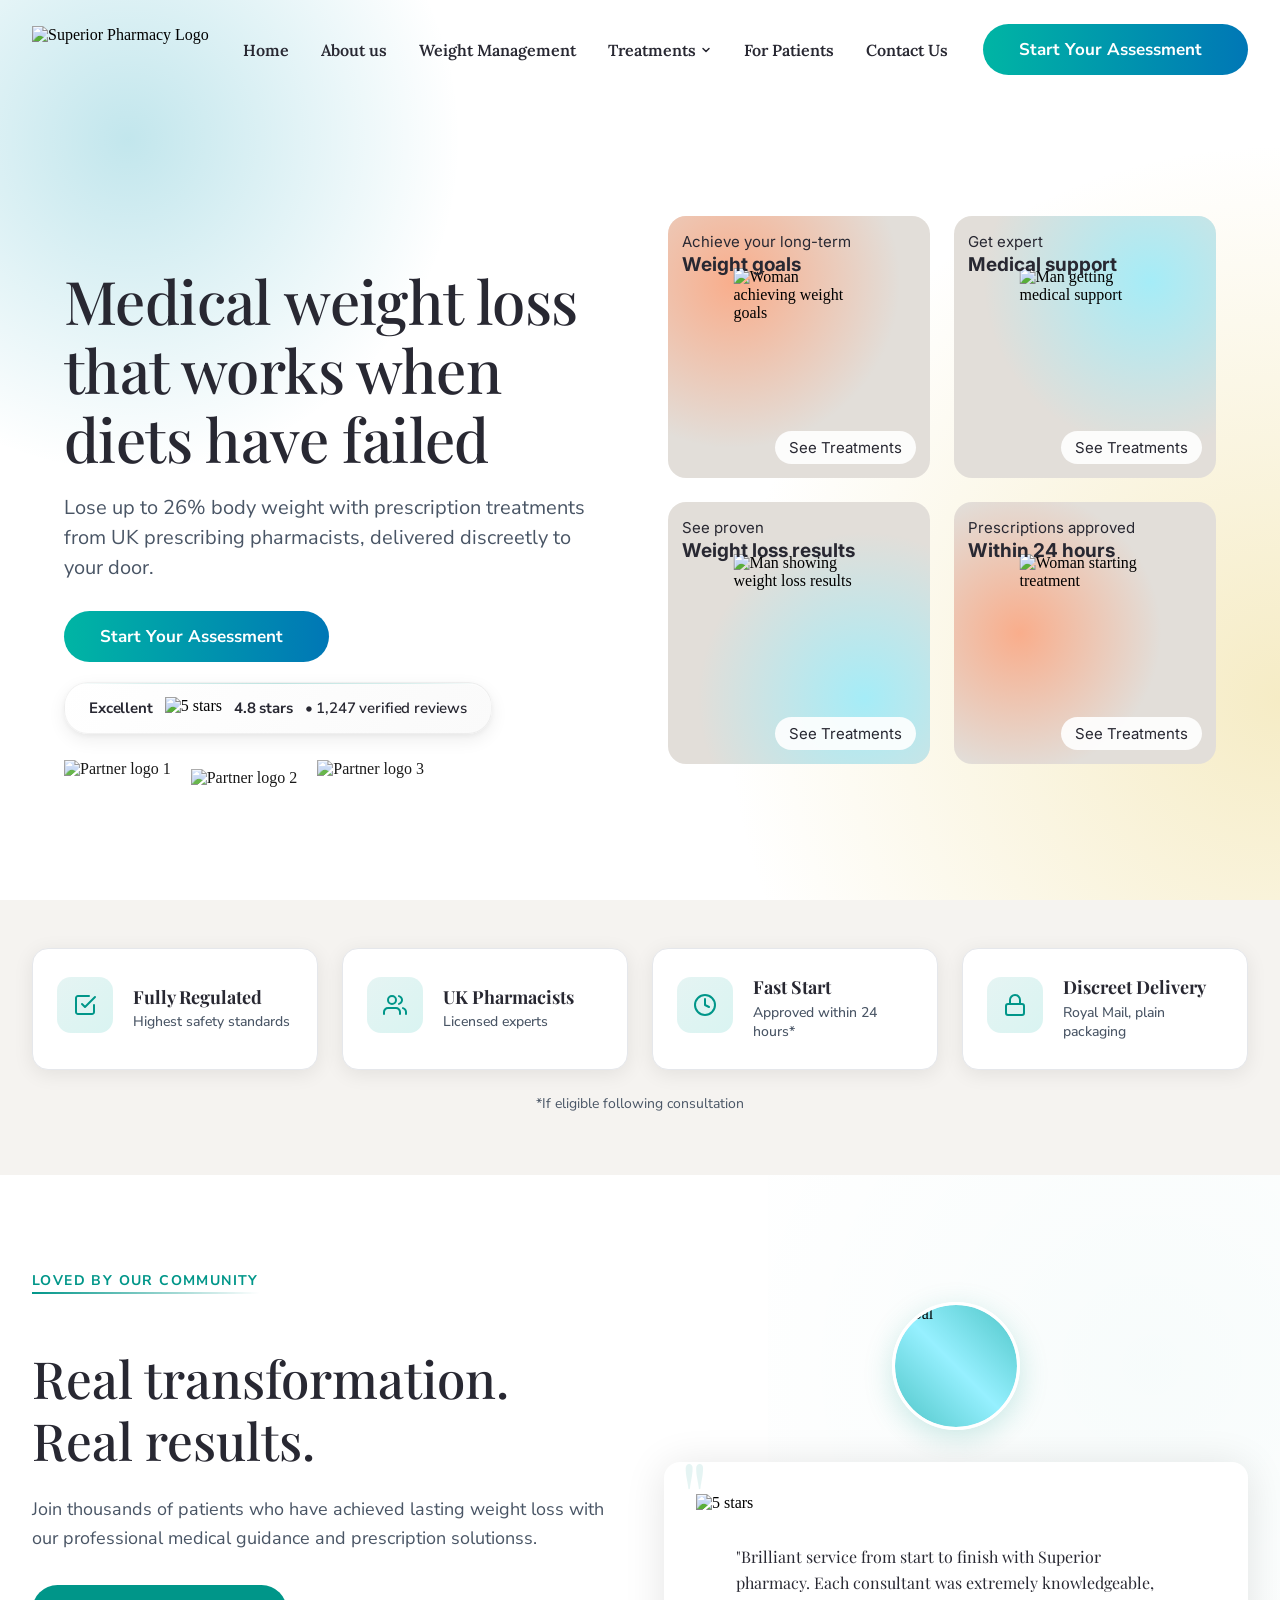
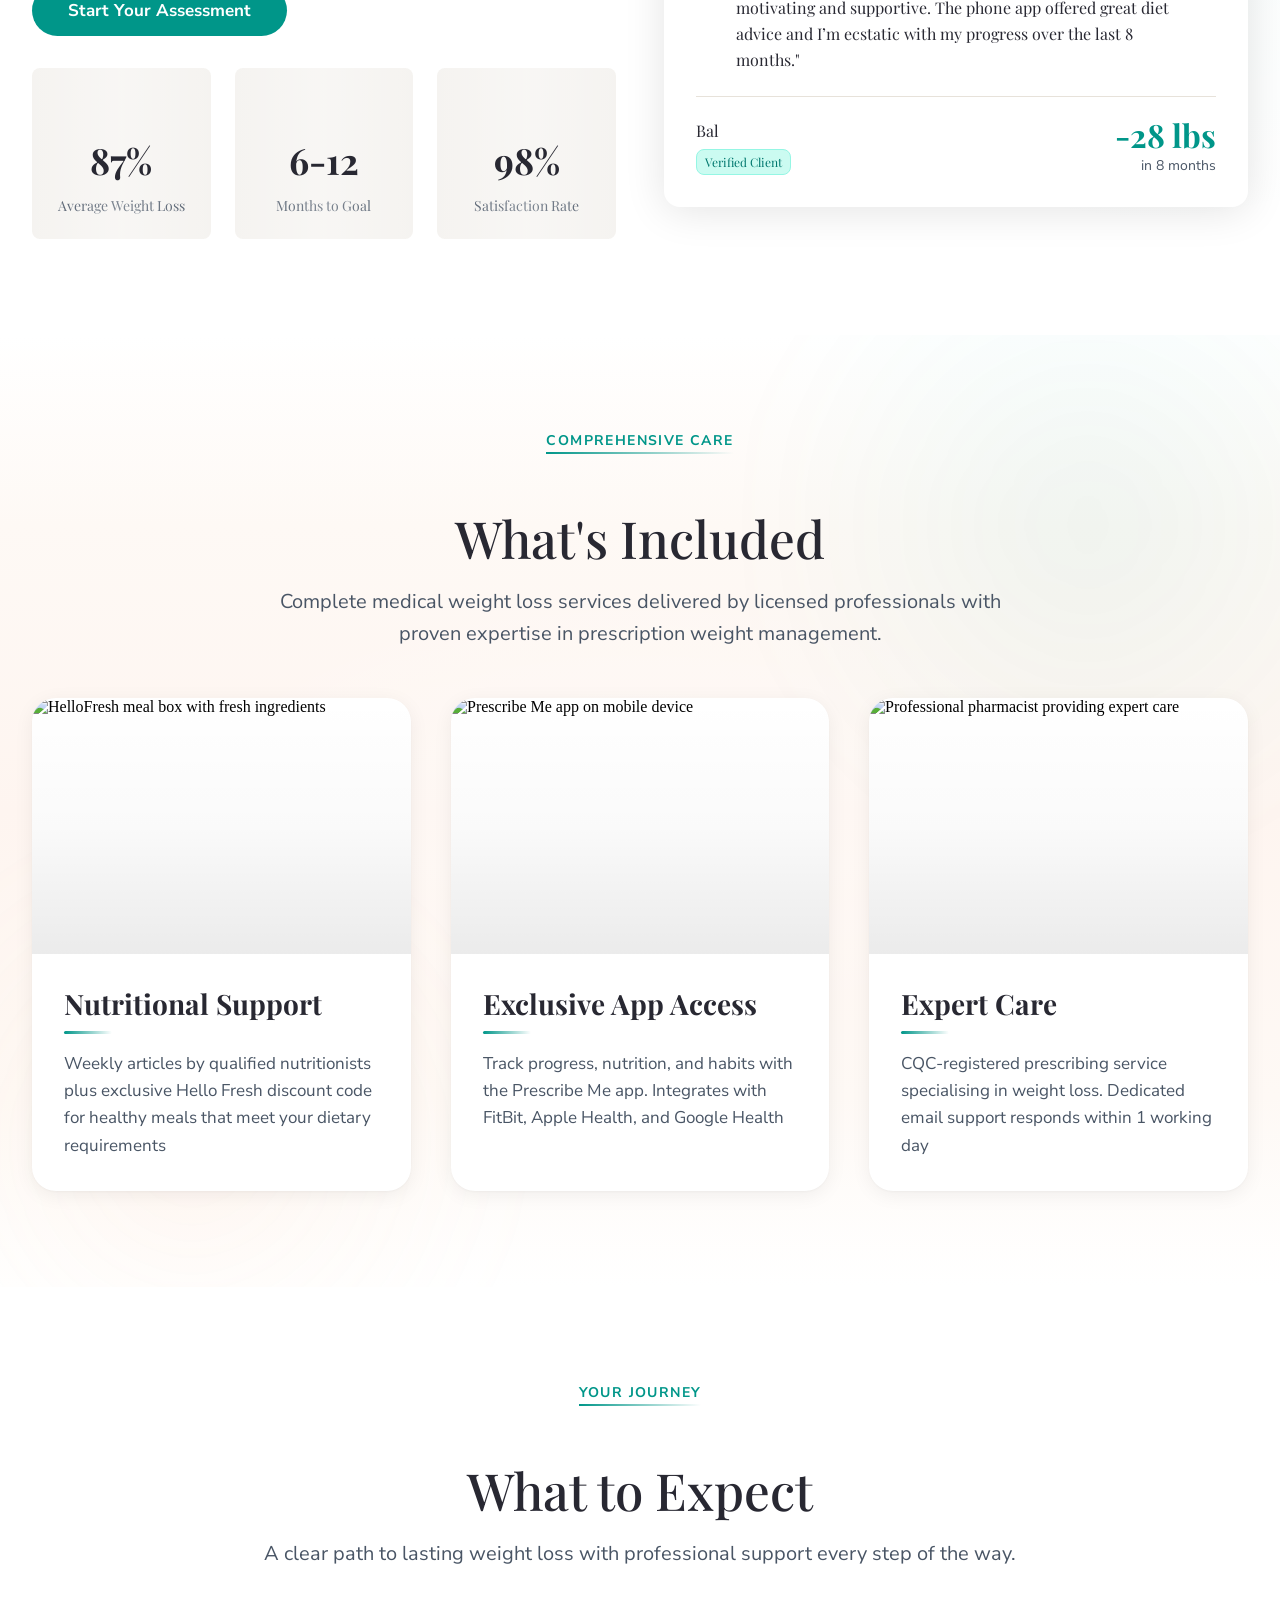
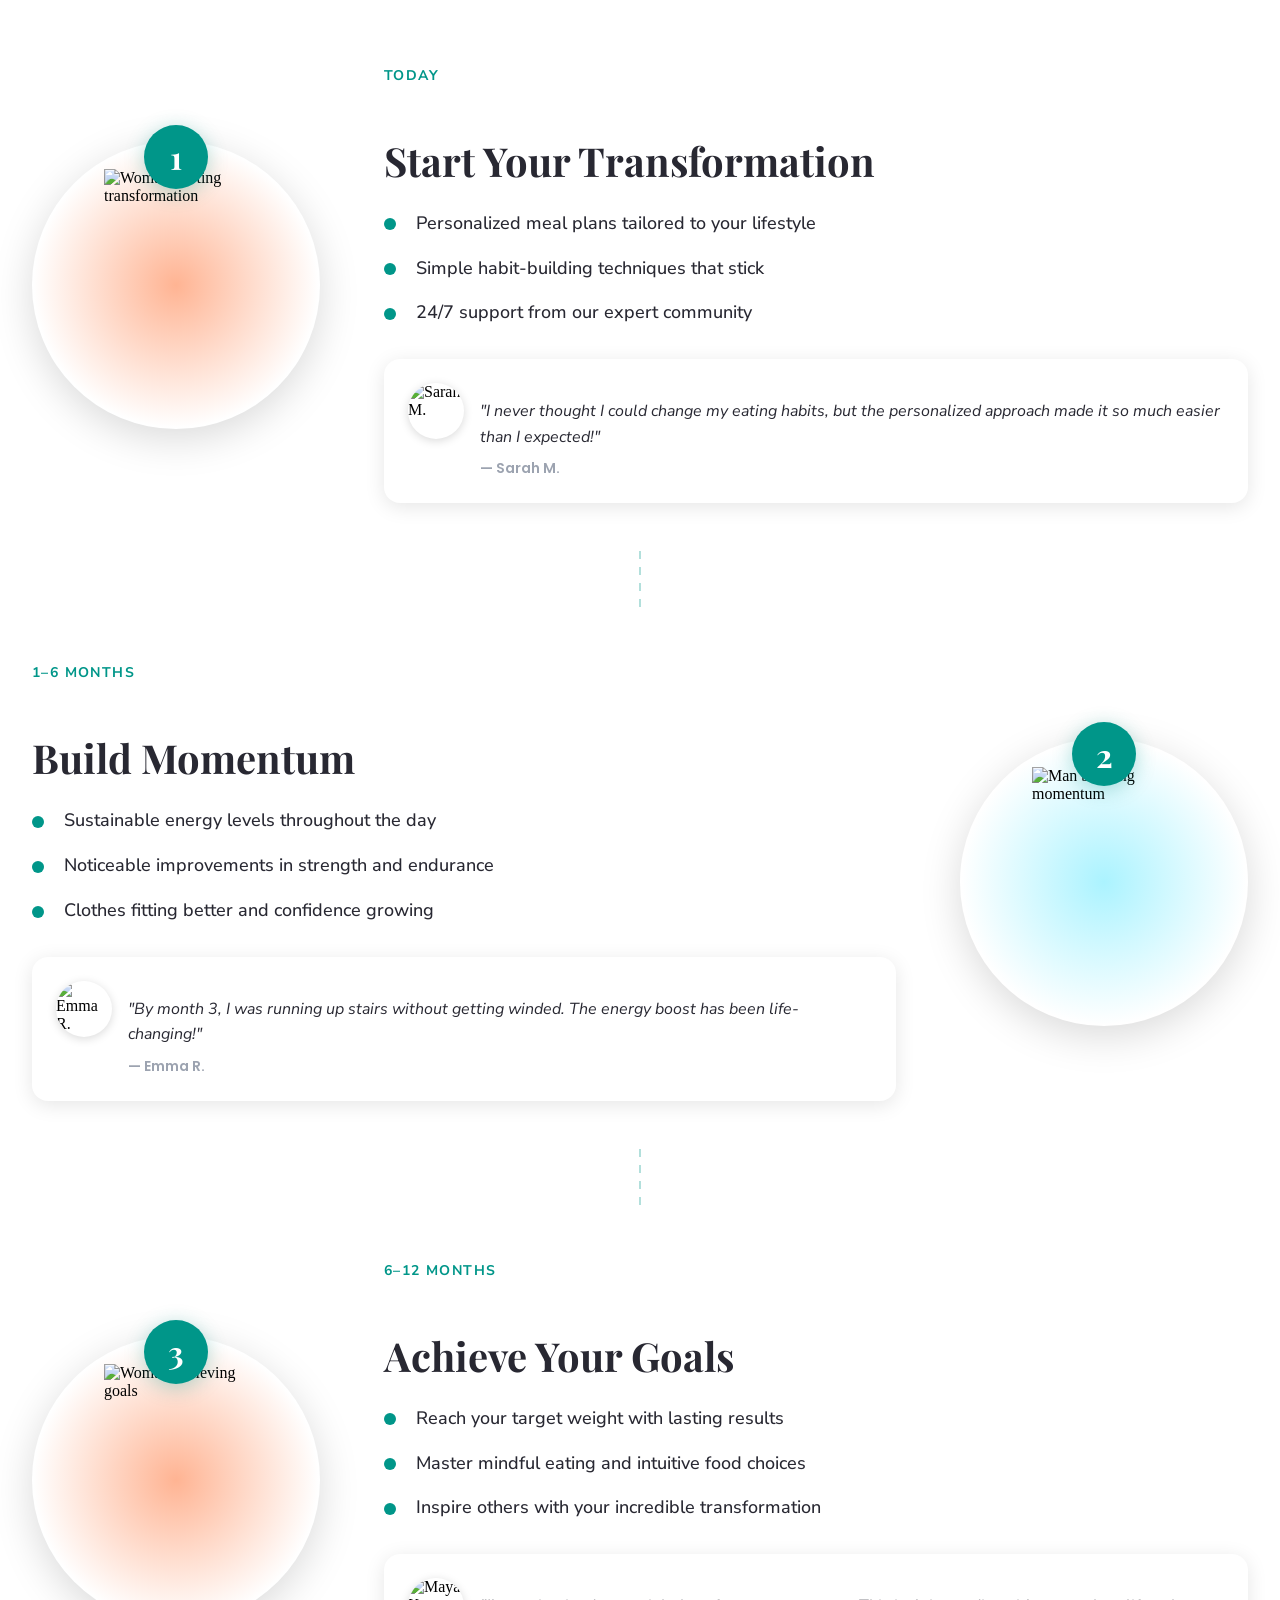
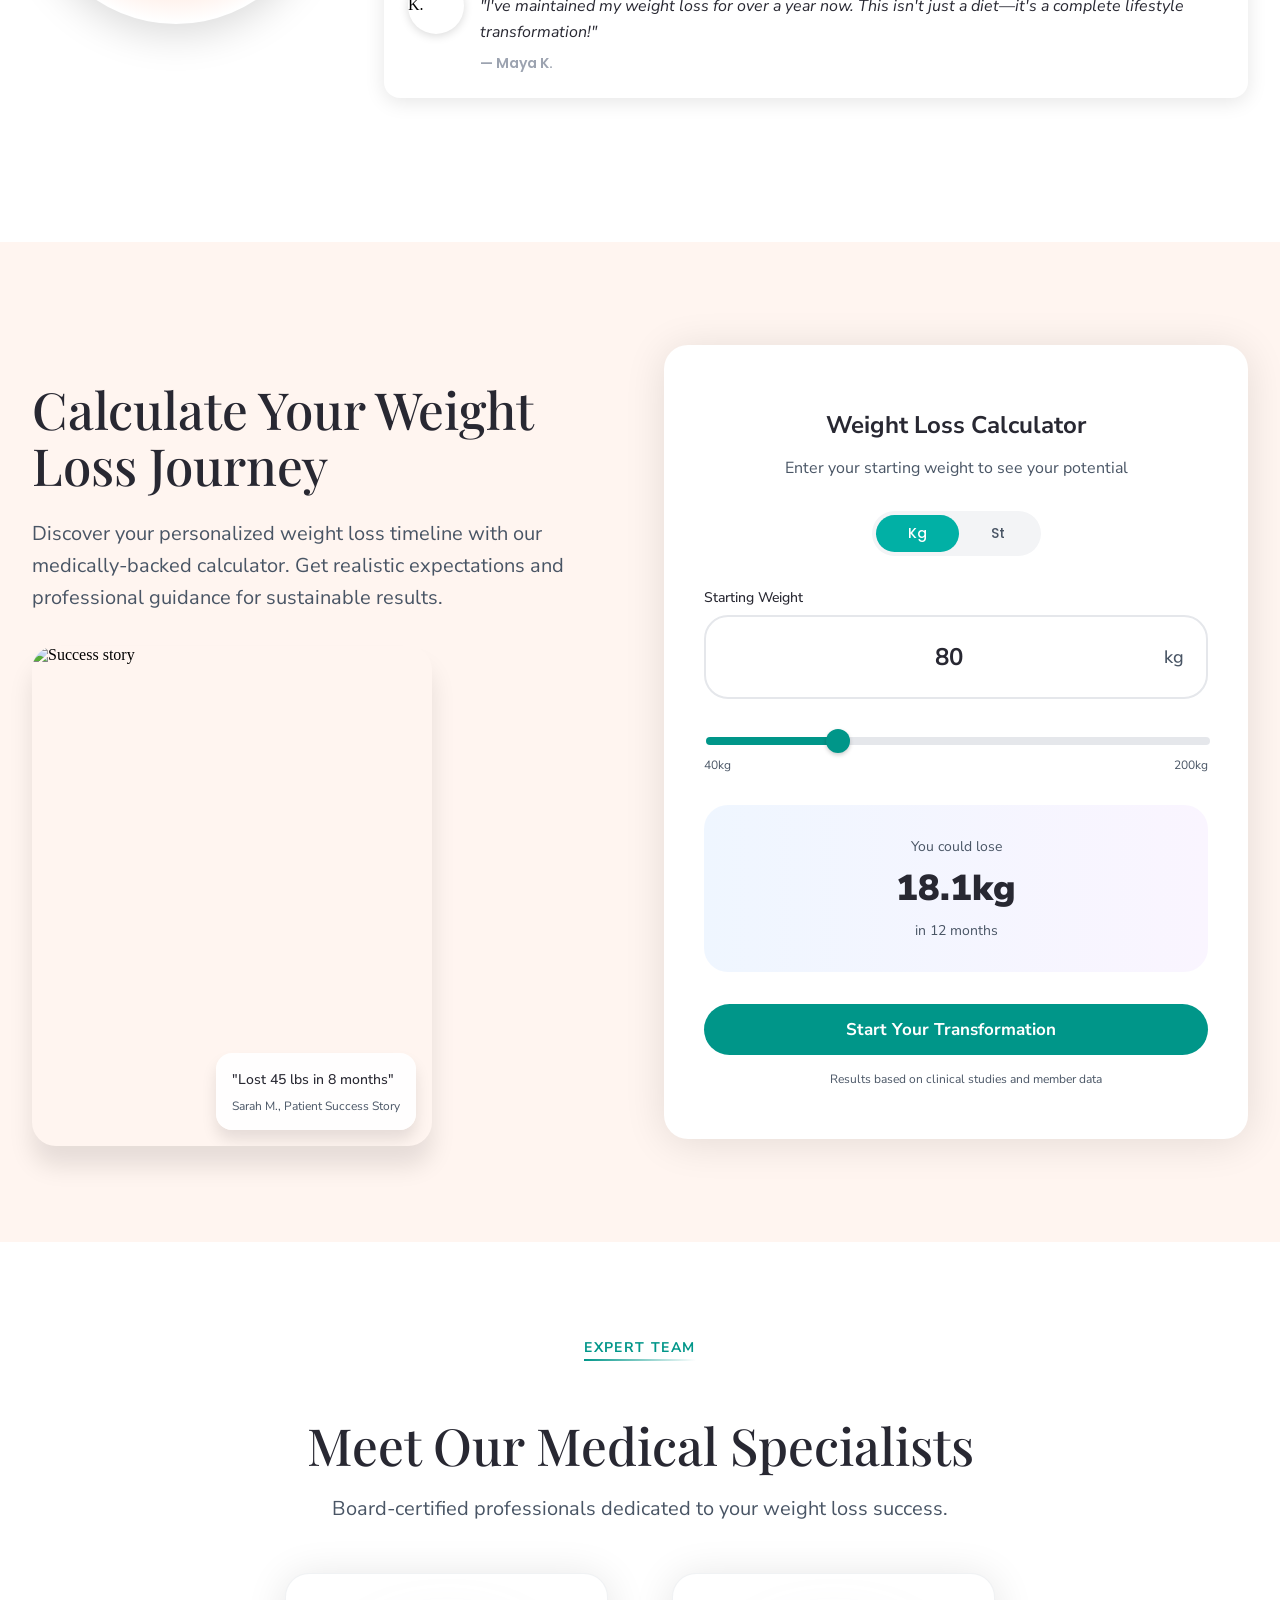
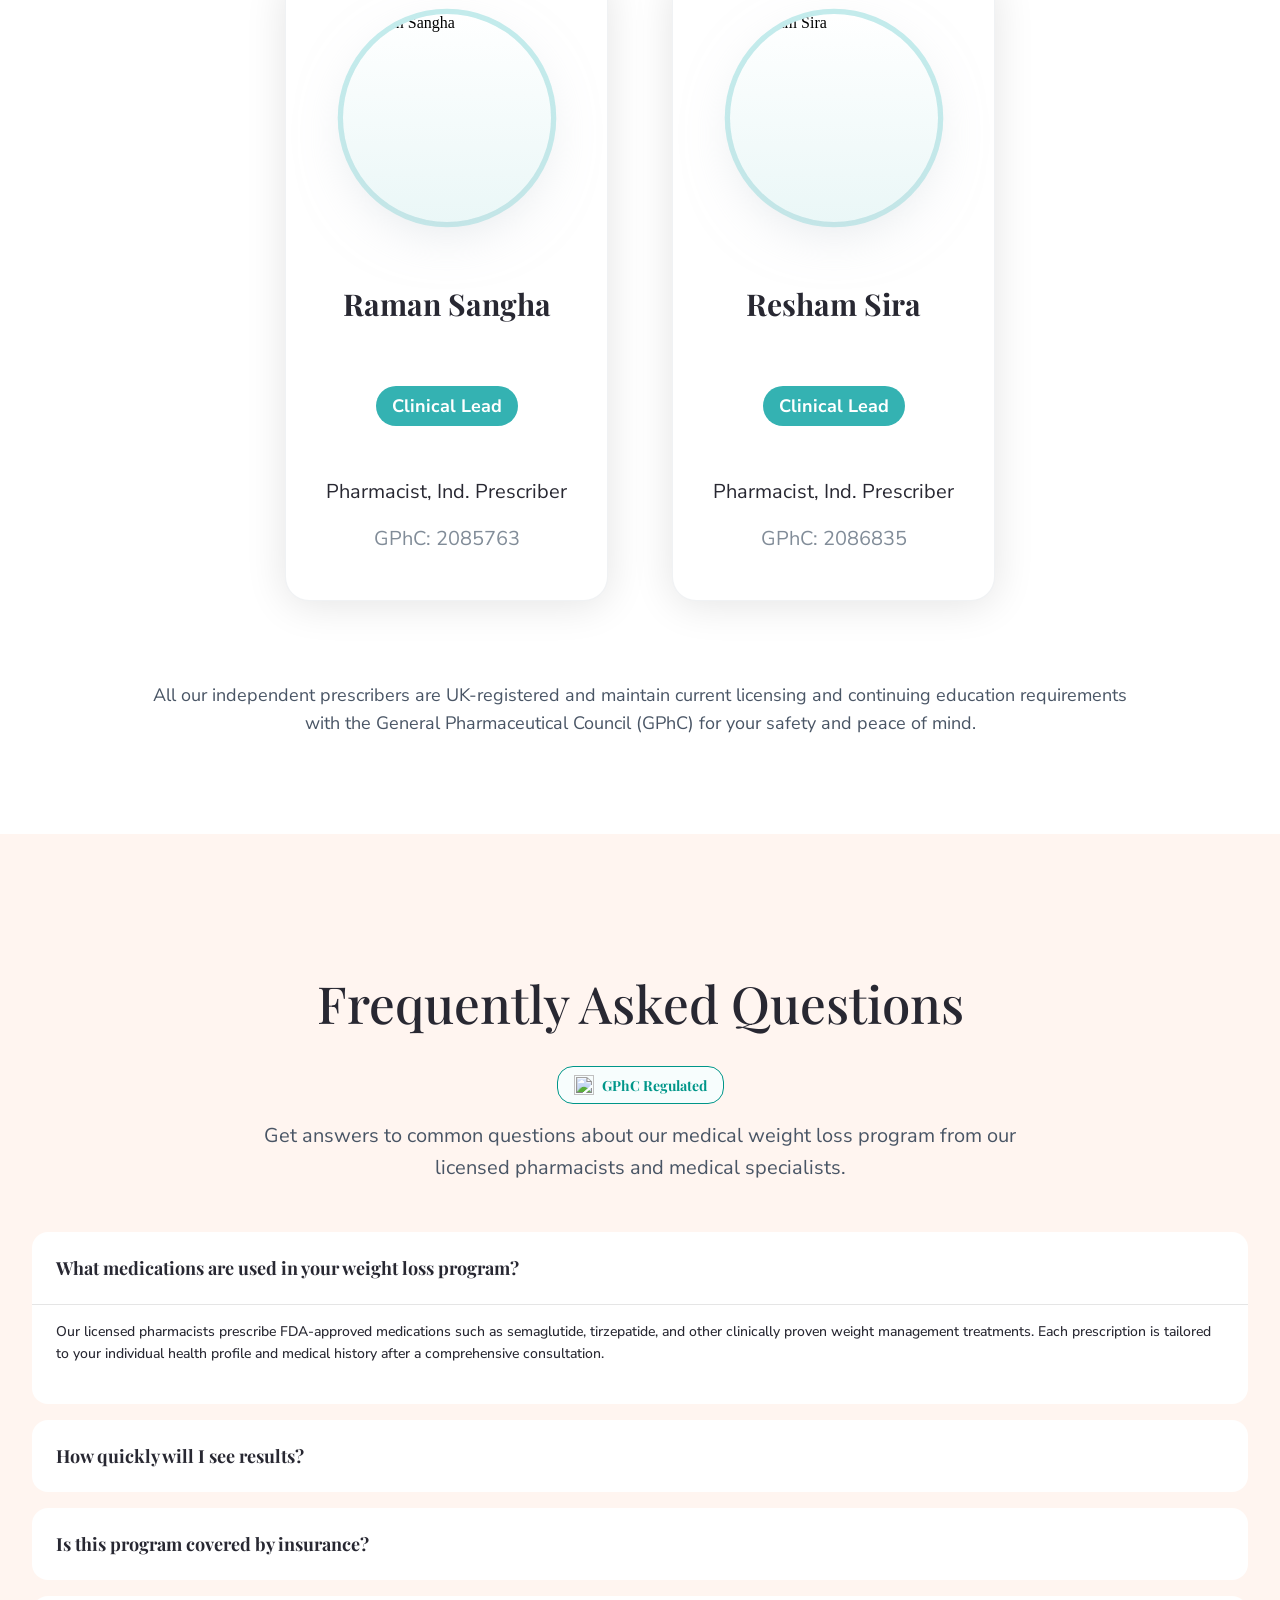
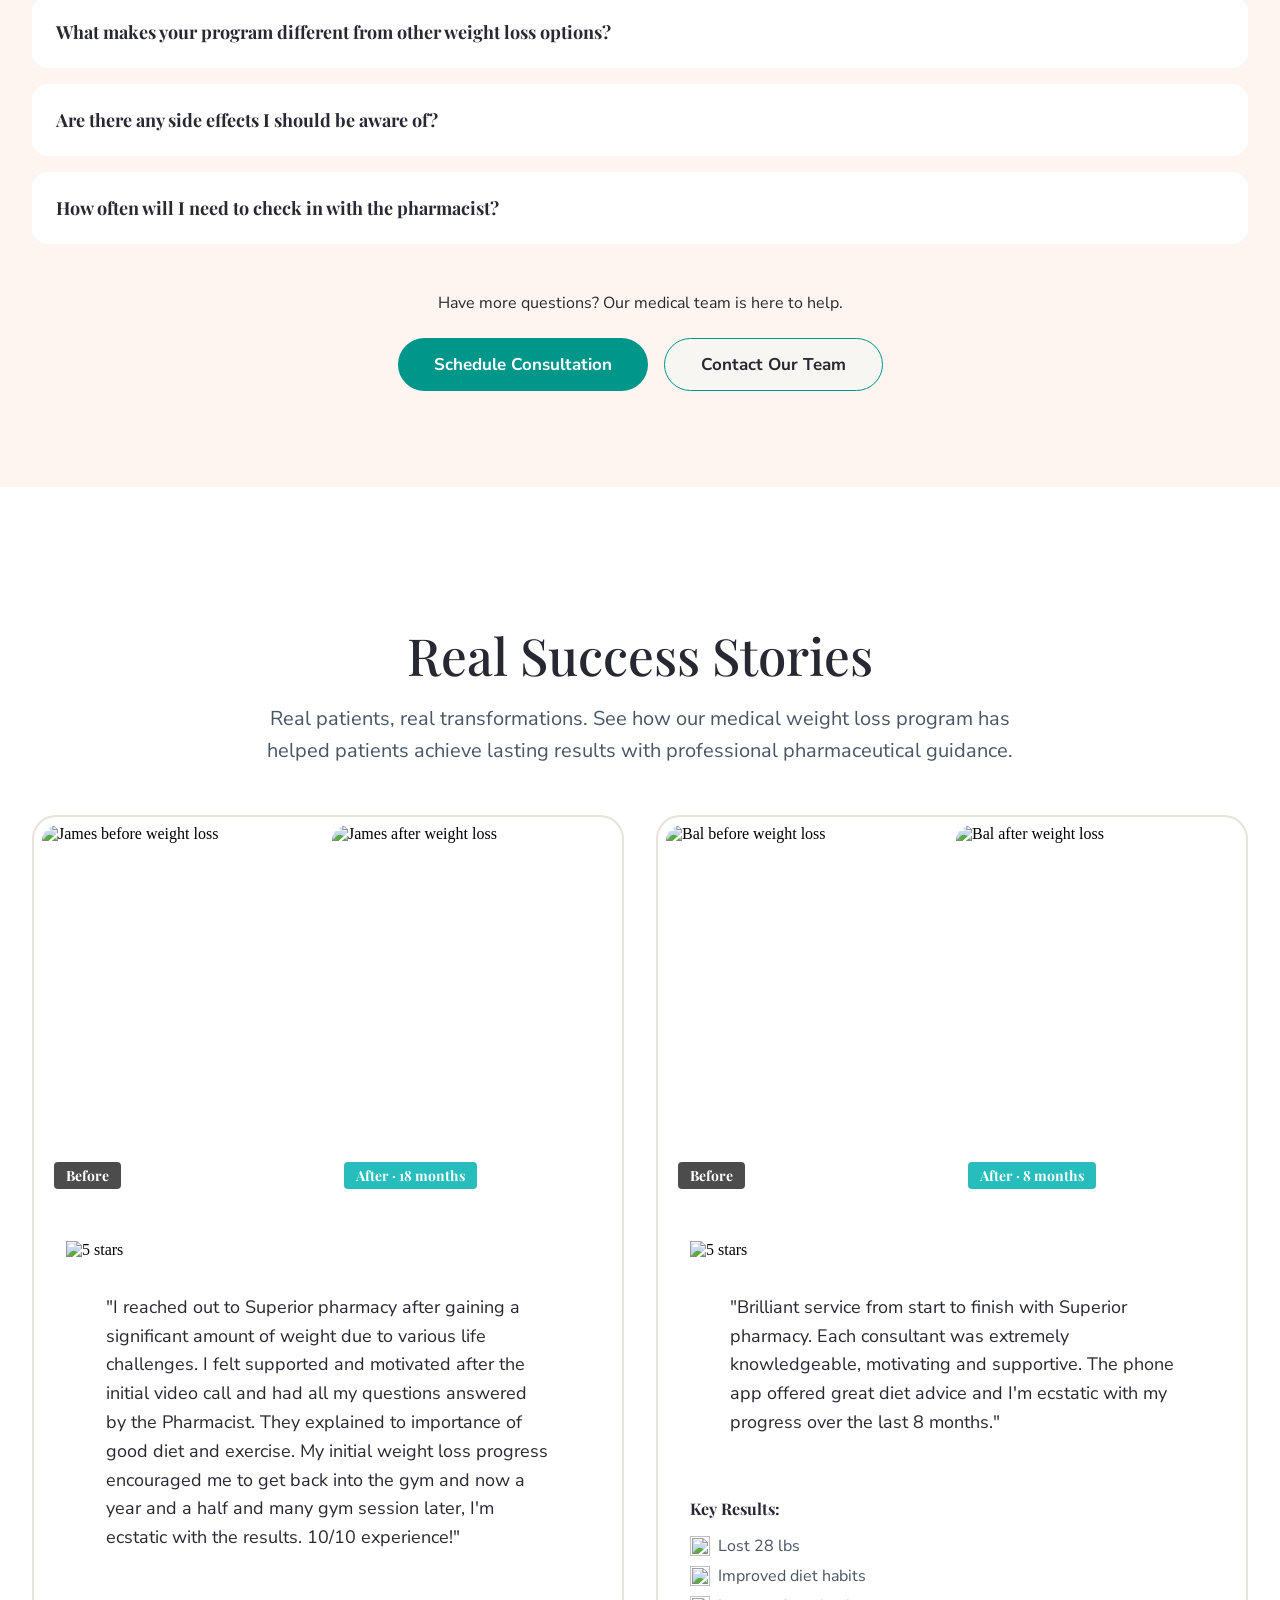
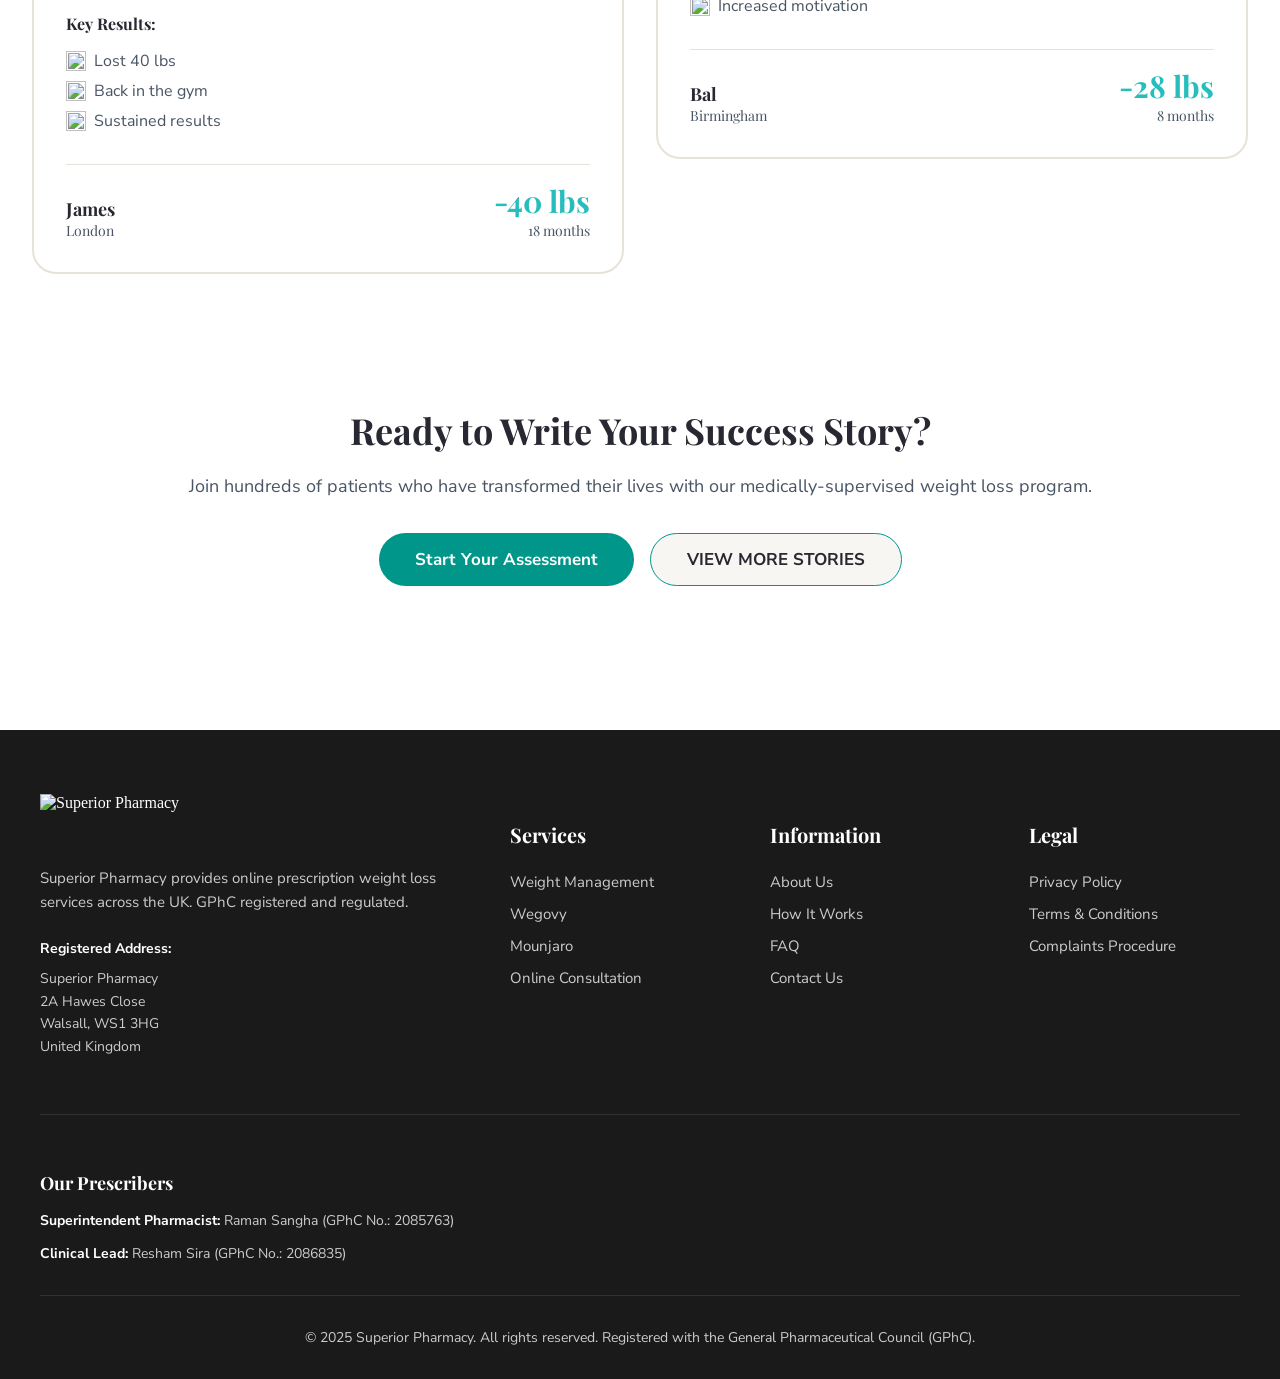
==== index.html @ e92e47d7 "Initial commit from your app" ====
<!DOCTYPE html>
<html lang="en">
  <head>
    <meta name="viewport" content="width=device-width, initial-scale=1" />
    <meta charset="utf-8" />
    <title>Superior Pharmacy - Medical Weight Loss</title>
    <link rel="stylesheet" href="globals.css" />
    <link rel="stylesheet" href="responsive.css" />
    <script src="https://cdn.tailwindcss.com"></script>
    <script>
      tailwind.config = {
        theme: {
          extend: {
            colors: {
              "gray0-white": "var(--gray0-white)",
            },
          },
        },
        plugins: [],
      };
    </script>
  </head>
  <body>
    <!-- Hero Section -->
    <section class="hero-section">
      <div class="hero-background"></div>
      
      <!-- Navigation -->
      <nav class="main-nav" role="navigation" aria-label="Main navigation">
        <div class="nav-container">
          <img src="https://c.animaapp.com/mgyq65e6VP2ypA/img/cropped-superior-1.png" alt="Superior Pharmacy Logo" class="logo" />
          
          <!-- Desktop Navigation -->
        <div class="nav-links">
          <a href="index.html">Home</a>
          <a href="about.html">About us</a>
          <a href="weight-management.html">Weight Management</a>
          <div class="nav-dropdown">
            <button class="nav-dropdown-btn" aria-expanded="false" aria-haspopup="true">
              Treatments
              <svg width="12" height="12" viewBox="0 0 12 12" fill="none" xmlns="http://www.w3.org/2000/svg">
                <path d="M3 4.5L6 7.5L9 4.5" stroke="currentColor" stroke-width="1.5" stroke-linecap="round" stroke-linejoin="round"/>
              </svg>
            </button>
            <div class="nav-dropdown-menu">
              <a href="all-treatments.html">All treatments</a>
              <a href="mounjaro.html">Mounjaro</a>
              <a href="#switching-providers">Switching Providers</a>
            </div>
          </div>
          <a href="#patients">For Patients</a>
          <a href="contact.html">Contact Us</a>
        </div>
          
        <button class="cta-button primary-cta desktop-cta" aria-label="Start your assessment" onclick="window.location.href='https://superior-pharmacy-we-z3k8.bolt.host/'">
          Start Your Assessment
          <img src="https://c.animaapp.com/mgyq65e6VP2ypA/img/arrowright.svg" alt="" aria-hidden="true" />
        </button>
          
          <!-- Mobile Menu Button -->
          <button class="mobile-menu-btn" aria-label="Toggle menu" aria-expanded="false">
            <span class="hamburger-line"></span>
            <span class="hamburger-line"></span>
            <span class="hamburger-line"></span>
          </button>
        </div>
        
        <!-- Mobile Menu -->
        <div class="mobile-menu">
        <div class="mobile-menu-links">
          <a href="index.html">Home</a>
          <a href="about.html">About us</a>
          <a href="weight-management.html">Weight Management</a>
          <details class="mobile-dropdown">
            <summary>Treatments</summary>
            <div class="mobile-dropdown-content">
              <a href="all-treatments.html">All treatments</a>
              <a href="mounjaro.html">Mounjaro</a>
              <a href="#switching-providers">Switching Providers</a>
            </div>
          </details>
          <a href="#patients">For Patients</a>
          <a href="contact.html">Contact Us</a>
          <button class="cta-button primary-cta mobile-cta" onclick="window.location.href='https://superior-pharmacy-we-z3k8.bolt.host/'">
            Start Your Assessment
            <img src="https://c.animaapp.com/mgyq65e6VP2ypA/img/arrowright.svg" alt="" aria-hidden="true" />
          </button>
          </div>
        </div>
      </nav>

      <!-- Hero Content -->
      <div class="hero-content">
        <div class="hero-text">
          <h1>Medical weight loss that works when diets have failed</h1>
          <p class="hero-subtitle">
            Lose up to 26% body weight with prescription treatments from UK prescribing pharmacists, delivered discreetly to your door.
          </p>
          <button class="cta-button gradient-cta" onclick="window.location.href='https://superior-pharmacy-we-z3k8.bolt.host/'">
            Start Your Assessment
            <img src="https://c.animaapp.com/mgyq65e6VP2ypA/img/arrowright.svg" alt="" aria-hidden="true" />
          </button>
          <div class="trustpilot-inline">
            <span class="trust-text">Excellent</span>
            <img src="https://c.animaapp.com/mgyq65e6VP2ypA/img/link---4-0-2.svg" alt="5 stars" class="stars" />
            <span class="trust-text">4.8 stars</span>
            <span class="trust-reviews">• 1,247 verified reviews</span>
          </div>
          <div class="partner-logos">
            <img src="https://c.animaapp.com/mgyq65e6VP2ypA/img/logo--1--1.png" alt="Partner logo 1" />
            <div class="partner-logo-2">
              <img src="https://c.animaapp.com/mgyq65e6VP2ypA/img/image-12-1.png" alt="Partner logo 2" />
            </div>
            <img src="https://c.animaapp.com/mgyq65e6VP2ypA/img/clip-path-group.png" alt="Partner logo 3" />
          </div>
        </div>
        
        <div class="hero-cards">
          <div class="hero-card card-1">
            <div class="card-gradient gradient-1"></div>
            <img src="https://c.animaapp.com/mgyq65e6VP2ypA/img/undefined-i-need-only-this-gir--2--1-3.png" alt="Woman achieving weight goals" class="card-image" />
            <div class="card-text">
              <span class="card-subtitle">Achieve your long-term</span>
              <span class="card-title">Weight goals</span>
            </div>
            <button class="card-cta" onclick="window.location.href='https://superior-pharmacy-we-z3k8.bolt.host/'">See Treatments</button>
          </div>
          
          <div class="hero-card card-2">
            <div class="card-gradient gradient-2"></div>
            <img src="https://c.animaapp.com/mgyq65e6VP2ypA/img/undefined-i-need-only-this-men-1-1.png" alt="Man getting medical support" class="card-image" />
            <div class="card-text">
              <span class="card-subtitle">Get expert</span>
              <span class="card-title">Medical support</span>
            </div>
            <button class="card-cta" onclick="window.location.href='https://superior-pharmacy-we-z3k8.bolt.host/'">See Treatments</button>
          </div>
          
          <div class="hero-card card-3">
            <div class="card-gradient gradient-3"></div>
            <img src="https://c.animaapp.com/mgyq65e6VP2ypA/img/undefined-i-need-only-this-men--1--1-3.png" alt="Man showing weight loss results" class="card-image" />
            <div class="card-text">
              <span class="card-subtitle">See proven</span>
              <span class="card-title">Weight loss results</span>
            </div>
            <button class="card-cta" onclick="window.location.href='https://superior-pharmacy-we-z3k8.bolt.host/'">See Treatments</button>
          </div>
          
          <div class="hero-card card-4">
            <div class="card-gradient gradient-4"></div>
            <img src="https://c.animaapp.com/mgyq65e6VP2ypA/img/undefined-i-need-only-this-gir--1--1-3.png" alt="Woman starting treatment" class="card-image" />
            <div class="card-text">
              <span class="card-subtitle">Prescriptions approved</span>
              <span class="card-title">Within 24 hours</span>
            </div>
            <button class="card-cta" onclick="window.location.href='https://superior-pharmacy-we-z3k8.bolt.host/'">See Treatments</button>
          </div>
    </section>


    <!-- Benefits Bar Section -->
    <section class="benefits-bar-section">
      <div class="benefits-bar-container">
        <div class="benefit-box">
          <div class="benefit-icon-wrapper">
            <svg width="24" height="24" viewBox="0 0 24 24" fill="none" xmlns="http://www.w3.org/2000/svg">
              <path d="M9 11L12 14L22 4" stroke="currentColor" stroke-width="2" stroke-linecap="round" stroke-linejoin="round"/>
              <path d="M21 12V19C21 19.5304 20.7893 20.0391 20.4142 20.4142C20.0391 20.7893 19.5304 21 19 21H5C4.46957 21 3.96086 20.7893 3.58579 20.4142C3.21071 20.0391 3 19.5304 3 19V5C3 4.46957 3.21071 3.96086 3.58579 3.58579C3.96086 3.21071 4.46957 3 5 3H16" stroke="currentColor" stroke-width="2" stroke-linecap="round" stroke-linejoin="round"/>
            </svg>
          </div>
          <div class="benefit-text-wrapper">
            <h3>Fully Regulated</h3>
            <p>Highest safety standards</p>
          </div>
        </div>

        <div class="benefit-box">
          <div class="benefit-icon-wrapper">
            <svg width="24" height="24" viewBox="0 0 24 24" fill="none" xmlns="http://www.w3.org/2000/svg">
              <path d="M17 21V19C17 17.9391 16.5786 16.9217 15.8284 16.1716C15.0783 15.4214 14.0609 15 13 15H5C3.93913 15 2.92172 15.4214 2.17157 16.1716C1.42143 16.9217 1 17.9391 1 19V21" stroke="currentColor" stroke-width="2" stroke-linecap="round" stroke-linejoin="round"/>
              <circle cx="9" cy="7" r="4" stroke="currentColor" stroke-width="2" stroke-linecap="round" stroke-linejoin="round"/>
              <path d="M23 21V19C22.9993 18.1137 22.7044 17.2528 22.1614 16.5523C21.6184 15.8519 20.8581 15.3516 20 15.13M16 3.13C16.8604 3.35031 17.623 3.85071 18.1676 4.55232C18.7122 5.25392 19.0078 6.11683 19.0078 7.005C19.0078 7.89318 18.7122 8.75608 18.1676 9.45769C17.623 10.1593 16.8604 10.6597 16 10.88" stroke="currentColor" stroke-width="2" stroke-linecap="round" stroke-linejoin="round"/>
            </svg>
          </div>
          <div class="benefit-text-wrapper">
            <h3>UK Pharmacists</h3>
            <p>Licensed experts</p>
          </div>
        </div>

        <div class="benefit-box">
          <div class="benefit-icon-wrapper">
            <svg width="24" height="24" viewBox="0 0 24 24" fill="none" xmlns="http://www.w3.org/2000/svg">
              <circle cx="12" cy="12" r="10" stroke="currentColor" stroke-width="2" stroke-linecap="round" stroke-linejoin="round"/>
              <path d="M12 6V12L16 14" stroke="currentColor" stroke-width="2" stroke-linecap="round" stroke-linejoin="round"/>
            </svg>
          </div>
          <div class="benefit-text-wrapper">
            <h3>Fast Start</h3>
            <p>Approved within 24 hours*</p>
          </div>
        </div>

        <div class="benefit-box">
          <div class="benefit-icon-wrapper">
            <svg width="24" height="24" viewBox="0 0 24 24" fill="none" xmlns="http://www.w3.org/2000/svg">
              <rect x="3" y="11" width="18" height="11" rx="2" ry="2" stroke="currentColor" stroke-width="2" stroke-linecap="round" stroke-linejoin="round"/>
              <path d="M7 11V7C7 5.67392 7.52678 4.40215 8.46447 3.46447C9.40215 2.52678 10.6739 2 12 2C13.3261 2 14.5979 2.52678 15.5355 3.46447C16.4732 4.40215 17 5.67392 17 7V11" stroke="currentColor" stroke-width="2" stroke-linecap="round" stroke-linejoin="round"/>
            </svg>
          </div>
          <div class="benefit-text-wrapper">
            <h3>Discreet Delivery</h3>
            <p>Royal Mail, plain packaging</p>
          </div>
        </div>
      </div>
      <p style="font-family: 'Nunito Sans', sans-serif; font-size: 0.875rem; color: #495565; text-align: center; margin-top: 1.5rem; max-width: 1280px; margin-left: auto; margin-right: auto;">*If eligible following consultation</p>
    </section>

    <!-- Testimonial Section -->
    <section class="testimonial-section">
      <div class="section-container">
        <div class="testimonial-content">
          <div class="testimonial-text">
            <span class="section-label">LOVED BY OUR COMMUNITY</span>
            <h2>Real transformation.<br />Real results.</h2>
            <p>Join thousands of patients who have achieved lasting weight loss with our professional medical guidance and prescription solutionss.</p>
            <button class="cta-button primary-cta" onclick="window.location.href='https://superior-pharmacy-we-z3k8.bolt.host/'">Start Your Assessment</button>
            <div class="stats-grid">
              <div class="stat-card">
                <img src="https://c.animaapp.com/mgyq65e6VP2ypA/img/container-2.svg" alt="" aria-hidden="true" />
                <span class="stat-number">87%</span>
                <span class="stat-label">Average Weight Loss</span>
              </div>
              <div class="stat-card">
                <img src="https://c.animaapp.com/mgyq65e6VP2ypA/img/container-3.svg" alt="" aria-hidden="true" />
                <span class="stat-number">6-12</span>
                <span class="stat-label">Months to Goal</span>
              </div>
              <div class="stat-card">
                <img src="https://c.animaapp.com/mgyq65e6VP2ypA/img/container-13.svg" alt="" aria-hidden="true" />
                <span class="stat-number">98%</span>
                <span class="stat-label">Satisfaction Rate</span>
              </div>
            </div>
          </div>
          
          <div class="testimonial-card-wrapper">
            <div class="testimonial-avatar">
              <img src="https://c.animaapp.com/mgyq65e6VP2ypA/img/a-candid-portrait-photograph-captures-a-_1v9tydt-q4a8zkkcges3oq_okka_i5rqsomobj6agmrxq.png" alt="Bal" />
            </div>
            <div class="testimonial-card">
              <img src="https://c.animaapp.com/mgyq65e6VP2ypA/img/container-9.svg" alt="5 stars" class="testimonial-stars" />
              <blockquote>
                "Brilliant service from start to finish with Superior pharmacy. Each consultant was extremely knowledgeable, motivating and supportive. The phone app offered great diet advice and I’m ecstatic with my progress over the last 8 months."
              </blockquote>
              <div class="testimonial-footer">
                <div class="testimonial-author">
                  <span class="author-name">Bal</span>
                  <span class="verified-badge">Verified Client</span>
                </div>
                <div class="testimonial-result">
                  <span class="result-number">-28 lbs</span>
                  <span class="result-time">in 8 months</span>
                </div>
              </div>
            </div>
          </div>
        </div>
      </div>
      </div>
    </section>

    <!-- What's Included Section -->
    <section class="whats-included-section">
      <div class="section-container">
        <div class="section-header">
          <span class="section-label">COMPREHENSIVE CARE</span>
          <h2>What's Included</h2>
          <p>Complete medical weight loss services delivered by licensed professionals with proven expertise in prescription weight management.</p>
        </div>
        
        <div class="features-grid">
          <article class="feature-card">
            <div class="feature-image">
              <img src="https://c.animaapp.com/mgyq65e6VP2ypA/img/hiw-3-v2_1.webp" alt="HelloFresh meal box with fresh ingredients" />
            </div>
            <div class="feature-card-content">
              <h3>Nutritional Support</h3>
              <p class="feature-description">Weekly articles by qualified nutritionists plus exclusive Hello Fresh discount code for healthy meals that meet your dietary requirements</p>
            </div>
          </article>
          
          <article class="feature-card">
            <div class="feature-image">
              <img src="https://c.animaapp.com/mgyq65e6VP2ypA/img/a-photograph-of-a-person-s-hands-holding_n1akmuawtxkml9kjg3mdnw_jjtqnkglsiamjggqgwv5kg_1.png" alt="Prescribe Me app on mobile device" />
            </div>
            <div class="feature-card-content">
              <h3>Exclusive App Access</h3>
              <p class="feature-description">Track progress, nutrition, and habits with the Prescribe Me app. Integrates with FitBit, Apple Health, and Google Health</p>
            </div>
          </article>
          
          <article class="feature-card">
            <div class="feature-image">
              <img src="https://c.animaapp.com/mgyq65e6VP2ypA/img/professional-pharmacist-consultation-for-weight-loss-treatment.png" alt="Professional pharmacist providing expert care" />
            </div>
            <div class="feature-card-content">
              <h3>Expert Care</h3>
              <p class="feature-description">CQC-registered prescribing service specialising in weight loss. Dedicated email support responds within 1 working day</p>
            </div>
          </article>
        </div>
      </div>
    </section>

    <!-- Journey Timeline Section - COMPLETELY REDESIGNED -->
    <section class="journey-section">
      <div class="section-container">
        <div class="section-header">
          <span class="section-label">YOUR JOURNEY</span>
          <h2>What to Expect</h2>
          <p>A clear path to lasting weight loss with professional support every step of the way.</p>
        </div>
        
        <div class="journey-steps">
          <!-- Step 1 -->
          <div class="journey-step step-left">
            <div class="step-image-wrapper">
              <div class="step-number">1</div>
              <div class="step-image">
                <div class="step-gradient gradient-peach"></div>
                <img src="https://c.animaapp.com/mgyq65e6VP2ypA/img/undefined-i-need-only-this-gir--2--1-3.png" alt="Woman starting transformation" />
              </div>
            </div>
            <div class="step-content">
              <span class="step-label">TODAY</span>
              <h3>Start Your Transformation</h3>
              <ul class="step-list">
                <li>Personalized meal plans tailored to your lifestyle</li>
                <li>Simple habit-building techniques that stick</li>
                <li>24/7 support from our expert community</li>
              </ul>
              <div class="step-testimonial">
                <img src="https://c.animaapp.com/mgyq65e6VP2ypA/img/sarah-m--testimonial.png" alt="Sarah M." class="testimonial-avatar-small" />
                <div>
                  <p>"I never thought I could change my eating habits, but the personalized approach made it so much easier than I expected!"</p>
                  <cite>— Sarah M.</cite>
                </div>
              </div>
            </div>
          </div>

          <!-- Connector -->
          <div class="step-connector"></div>

          <!-- Step 2 -->
          <div class="journey-step step-right">
            <div class="step-content">
              <span class="step-label">1–6 MONTHS</span>
              <h3>Build Momentum</h3>
              <ul class="step-list">
                <li>Sustainable energy levels throughout the day</li>
                <li>Noticeable improvements in strength and endurance</li>
                <li>Clothes fitting better and confidence growing</li>
              </ul>
              <div class="step-testimonial">
                <img src="https://c.animaapp.com/mgyq65e6VP2ypA/img/emma-r--testimonial.png" alt="Emma R." class="testimonial-avatar-small" />
                <div>
                  <p>"By month 3, I was running up stairs without getting winded. The energy boost has been life-changing!"</p>
                  <cite>— Emma R.</cite>
                </div>
              </div>
            </div>
            <div class="step-image-wrapper">
              <div class="step-number">2</div>
              <div class="step-image">
                <div class="step-gradient gradient-cyan"></div>
                <img src="https://c.animaapp.com/mgyq65e6VP2ypA/img/undefined-i-need-only-this-men--1--1-3.png" alt="Man building momentum" />
              </div>
            </div>
          </div>

          <!-- Connector -->
          <div class="step-connector"></div>

          <!-- Step 3 -->
          <div class="journey-step step-left">
            <div class="step-image-wrapper">
              <div class="step-number">3</div>
              <div class="step-image">
                <div class="step-gradient gradient-peach"></div>
                <img src="https://c.animaapp.com/mgyq65e6VP2ypA/img/undefined-i-need-only-this-gir--1--1-3.png" alt="Woman achieving goals" />
              </div>
            </div>
            <div class="step-content">
              <span class="step-label">6–12 MONTHS</span>
              <h3>Achieve Your Goals</h3>
              <ul class="step-list">
                <li>Reach your target weight with lasting results</li>
                <li>Master mindful eating and intuitive food choices</li>
                <li>Inspire others with your incredible transformation</li>
              </ul>
              <div class="step-testimonial">
                <img src="https://c.animaapp.com/mgyq65e6VP2ypA/img/maya-k--testimonial.png" alt="Maya K." class="testimonial-avatar-small" />
                <div>
                  <p>"I've maintained my weight loss for over a year now. This isn't just a diet—it's a complete lifestyle transformation!"</p>
                  <cite>— Maya K.</cite>
                </div>
              </div>
            </div>
          </div>
        </div>
      </div>
    </section>

    <!-- Calculator Section -->
    <section class="calculator-section">
      <div class="section-container calculator-container">
        <div class="calculator-info">
          <h2>Calculate Your Weight Loss Journey</h2>
          <p>Discover your personalized weight loss timeline with our medically-backed calculator. Get realistic expectations and professional guidance for sustainable results.</p>
          <div class="calculator-image">
            <img src="https://c.animaapp.com/mgyq65e6VP2ypA/img/img.png" alt="Success story" />
            <div class="calculator-badge">
              <p>"Lost 45 lbs in 8 months"</p>
              <span>Sarah M., Patient Success Story</span>
            </div>
          </div>
        </div>
        
        <div class="calculator-widget">
          <h3>Weight Loss Calculator</h3>
          <p class="calculator-subtitle">Enter your starting weight to see your potential</p>
          
          <div class="unit-toggle">
            <button class="unit-btn active" data-unit="kg">Kg</button>
            <button class="unit-btn" data-unit="st">St</button>
          </div>
          
          <div class="input-group">
            <label for="weight-input">Starting Weight</label>
            <div class="weight-input-wrapper">
              <input type="number" id="weight-input" value="80" min="40" max="200" />
              <span class="unit-label">kg</span>
            </div>
          </div>
          
          <div class="slider-group">
            <input type="range" id="weight-slider" min="40" max="200" value="80" />
            <div class="slider-labels">
              <span>40kg</span>
              <span>200kg</span>
            </div>
          </div>
          
          <div class="result-card">
            <span class="result-label">You could lose</span>
            <span class="result-value">18.1kg</span>
            <span class="result-time">in 12 months</span>
          </div>
          
          <button class="cta-button primary-cta full-width">
            Start Your Transformation
            <img src="https://c.animaapp.com/mgyq65e6VP2ypA/img/i.svg" alt="" aria-hidden="true" />
          </button>
          
          <p class="calculator-disclaimer">
            <img src="https://c.animaapp.com/mgyq65e6VP2ypA/img/frame.svg" alt="" aria-hidden="true" />
            Results based on clinical studies and member data
          </p>
        </div>
      </div>
    </section>

    <!-- Expert Team Section -->
    <section class="experts-section">
      <div class="section-container">
        <div class="section-header">
          <span class="section-label">EXPERT TEAM</span>
          <h2>Meet Our Medical Specialists</h2>
          <p>Board-certified professionals dedicated to your weight loss success.</p>
        </div>
        
        <div class="experts-wrapper">
          <div class="experts-grid-centered">
            <article class="expert-card">
              <div class="expert-image">
                <img src="https://c.animaapp.com/mgyq65e6VP2ypA/img/raman-sangha.png" alt="Raman Sangha" />
                <div class="expert-gradient"></div>
              </div>
              <h3>Raman Sangha</h3>
              <span class="expert-specialty">Clinical Lead</span>
              <div class="expert-credentials">
                <p>Pharmacist, Ind. Prescriber</p>
                <p class="license">GPhC: 2085763</p>
              </div>
            </article>
            
            <article class="expert-card">
              <div class="expert-image">
                <img src="https://c.animaapp.com/mgyq65e6VP2ypA/img/resham-sira.png" alt="Resham Sira" />
                <div class="expert-gradient"></div>
              </div>
              <h3>Resham Sira</h3>
              <span class="expert-specialty">Clinical Lead</span>
              <div class="expert-credentials">
                <p>Pharmacist, Ind. Prescriber</p>
                <p class="license">GPhC: 2086835</p>
              </div>
            </article>
          </div>
        </div>
        
        <p class="experts-disclaimer">
          All our independent prescribers are UK-registered and maintain current licensing and continuing education requirements with the General Pharmaceutical Council (GPhC) for your safety and peace of mind.
        </p>
      </div>
    </section>

    <!-- FAQ Section -->
    <section class="faq-section">
      <div class="section-container">
        <div class="section-header">
          <h2>Frequently Asked Questions</h2>
          <span class="gphc-badge">
            <img src="https://c.animaapp.com/mgyq65e6VP2ypA/img/svg-21.svg" alt="" aria-hidden="true" />
            GPhC Regulated
          </span>
          <p>Get answers to common questions about our medical weight loss program from our licensed pharmacists and medical specialists.</p>
        </div>
        
        <div class="faq-list">
          <details class="faq-item" open>
            <summary>
              <span>What medications are used in your weight loss program?</span>
              <img src="https://c.animaapp.com/mgyq65e6VP2ypA/img/svg.svg" alt="" aria-hidden="true" class="faq-icon" />
            </summary>
            <div class="faq-answer">
              <p>Our licensed pharmacists prescribe FDA-approved medications such as semaglutide, tirzepatide, and other clinically proven weight management treatments. Each prescription is tailored to your individual health profile and medical history after a comprehensive consultation.</p>
            </div>
          </details>
          
          <details class="faq-item">
            <summary>
              <span>How quickly will I see results?</span>
              <img src="https://c.animaapp.com/mgyq65e6VP2ypA/img/svg.svg" alt="" aria-hidden="true" class="faq-icon" />
            </summary>
            <div class="faq-answer">
              <p>Results vary by individual, but most patients begin seeing noticeable changes within 4-8 weeks of starting treatment.</p>
            </div>
          </details>
          
          <details class="faq-item">
            <summary>
              <span>Is this program covered by insurance?</span>
              <img src="https://c.animaapp.com/mgyq65e6VP2ypA/img/svg.svg" alt="" aria-hidden="true" class="faq-icon" />
            </summary>
            <div class="faq-answer">
              <p>Coverage varies by insurance provider. Our team can help you understand your benefits and options.</p>
            </div>
          </details>
          
          <details class="faq-item">
            <summary>
              <span>What makes your program different from other weight loss options?</span>
              <img src="https://c.animaapp.com/mgyq65e6VP2ypA/img/svg.svg" alt="" aria-hidden="true" class="faq-icon" />
            </summary>
            <div class="faq-answer">
              <p>Our program combines medical expertise, prescription medications, and ongoing support for sustainable results.</p>
            </div>
          </details>
          
          <details class="faq-item">
            <summary>
              <span>Are there any side effects I should be aware of?</span>
              <img src="https://c.animaapp.com/mgyq65e6VP2ypA/img/svg.svg" alt="" aria-hidden="true" class="faq-icon" />
            </summary>
            <div class="faq-answer">
              <p>All medications have potential side effects. Our pharmacists will discuss these with you during your consultation.</p>
            </div>
          </details>
          
          <details class="faq-item">
            <summary>
              <span>How often will I need to check in with the pharmacist?</span>
              <img src="https://c.animaapp.com/mgyq65e6VP2ypA/img/svg.svg" alt="" aria-hidden="true" class="faq-icon" />
            </summary>
            <div class="faq-answer">
              <p>Regular check-ins are scheduled monthly, with additional support available as needed.</p>
            </div>
          </details>
        </div>
        
        <div class="faq-cta">
          <p>Have more questions? Our medical team is here to help.</p>
          <div class="button-group">
            <button class="cta-button primary-cta" onclick="window.location.href='https://superior-pharmacy-we-z3k8.bolt.host/'">Schedule Consultation</button>
            <button class="cta-button secondary-cta" onclick="window.location.href='https://superior-pharmacy-we-z3k8.bolt.host/'">Contact Our Team</button>
          </div>
        </div>
      </div>
    </section>

    <!-- Success Stories Section -->
    <section class="success-stories-section">
      <div class="section-container">
        <div class="section-header">
          <h2>Real Success Stories</h2>
          <p>Real patients, real transformations. See how our medical weight loss program has helped patients achieve lasting results with professional pharmaceutical guidance.</p>
        </div>
        
        <div class="stories-grid">
          <article class="story-card">
            <div class="story-images">
              <div class="story-image before">
                <img src="https://c.animaapp.com/mgyq65e6VP2ypA/img/20221004_210609.jpg" alt="James before weight loss" />
                <span class="image-label before-label">Before</span>
              </div>
              <div class="story-image after">
                <img src="https://c.animaapp.com/mgyq65e6VP2ypA/img/20250601_111814.jpg" alt="James after weight loss" />
                <span class="image-label after-label">After · 18 months</span>
              </div>
            </div>
            <div class="story-content">
              <img src="https://c.animaapp.com/mgyq65e6VP2ypA/img/container-9.svg" alt="5 stars" class="story-stars" />
              <blockquote>"I reached out to Superior pharmacy after gaining a significant amount of weight due to various life challenges. I felt supported and motivated after the initial video call and had all my questions answered by the Pharmacist. They explained to importance of good diet and exercise. My initial weight loss progress encouraged me to get back into the gym and now a year and a half and many gym session later, I'm ecstatic with the results. 10/10 experience!"</blockquote>
              <div class="story-results">
                <h4>Key Results:</h4>
                <ul>
                  <li><img src="https://c.animaapp.com/mgyq65e6VP2ypA/img/svg-4.svg" alt="" aria-hidden="true" />Lost 40 lbs</li>
                  <li><img src="https://c.animaapp.com/mgyq65e6VP2ypA/img/svg-4.svg" alt="" aria-hidden="true" />Back in the gym</li>
                  <li><img src="https://c.animaapp.com/mgyq65e6VP2ypA/img/svg-4.svg" alt="" aria-hidden="true" />Sustained results</li>
                </ul>
              </div>
              <div class="story-footer">
                <div class="story-author">
                  <span class="author-name">James</span>
                  <span class="author-location">London</span>
                </div>
                <div class="story-result">
                  <span class="result-number">-40 lbs</span>
                  <span class="result-time">18 months</span>
                </div>
              </div>
            </div>
          </article>
          
          <article class="story-card">
            <div class="story-images">
              <div class="story-image before">
                <img src="https://c.animaapp.com/mgyq65e6VP2ypA/img/1000129503.jpg" alt="Bal before weight loss" />
                <span class="image-label before-label">Before</span>
              </div>
              <div class="story-image after">
                <img src="https://c.animaapp.com/mgyq65e6VP2ypA/img/1000129504.jpg" alt="Bal after weight loss" />
                <span class="image-label after-label">After · 8 months</span>
              </div>
            </div>
            <div class="story-content">
              <img src="https://c.animaapp.com/mgyq65e6VP2ypA/img/container-9.svg" alt="5 stars" class="story-stars" />
              <blockquote>"Brilliant service from start to finish with Superior pharmacy. Each consultant was extremely knowledgeable, motivating and supportive. The phone app offered great diet advice and I'm ecstatic with my progress over the last 8 months."</blockquote>
              <div class="story-results">
                <h4>Key Results:</h4>
                <ul>
                  <li><img src="https://c.animaapp.com/mgyq65e6VP2ypA/img/svg-4.svg" alt="" aria-hidden="true" />Lost 28 lbs</li>
                  <li><img src="https://c.animaapp.com/mgyq65e6VP2ypA/img/svg-4.svg" alt="" aria-hidden="true" />Improved diet habits</li>
                  <li><img src="https://c.animaapp.com/mgyq65e6VP2ypA/img/svg-4.svg" alt="" aria-hidden="true" />Increased motivation</li>
                </ul>
              </div>
              <div class="story-footer">
                <div class="story-author">
                  <span class="author-name">Bal</span>
                  <span class="author-location">Birmingham</span>
                </div>
                <div class="story-result">
                  <span class="result-number">-28 lbs</span>
                  <span class="result-time">8 months</span>
                </div>
              </div>
            </div>
          </article>
        </div>
        
        <div class="stories-cta">
          <h3>Ready to Write Your Success Story?</h3>
          <p>Join hundreds of patients who have transformed their lives with our medically-supervised weight loss program.</p>
          <div class="button-group">
            <button class="cta-button primary-cta" onclick="window.location.href='https://superior-pharmacy-we-z3k8.bolt.host/'">Start Your Assessment</button>
            <button class="cta-button secondary-cta" onclick="window.location.href='https://superior-pharmacy-we-z3k8.bolt.host/'">VIEW MORE STORIES</button>
          </div>
        </div>
      </div>
    </section>

    <!-- Footer -->
    <footer class="site-footer">
      <div class="footer-container">
        <div class="footer-grid">
          <div class="footer-column">
            <img src="https://c.animaapp.com/mgyq65e6VP2ypA/img/cropped-superior-1.png" alt="Superior Pharmacy" class="footer-logo" />
            <p class="footer-description">Superior Pharmacy provides online prescription weight loss services across the UK. GPhC registered and regulated.</p>
            <div class="footer-address">
              <p><strong>Registered Address:</strong></p>
              <p>Superior Pharmacy<br />2A Hawes Close<br />Walsall, WS1 3HG<br />United Kingdom</p>
            </div>
          </div>
          
          <div class="footer-column">
            <h4>Services</h4>
            <ul>
              <li><a href="weight-management.html">Weight Management</a></li>
              <li><a href="#wegovy">Wegovy</a></li>
              <li><a href="#mounjaro">Mounjaro</a></li>
              <li><a href="#consultation">Online Consultation</a></li>
            </ul>
          </div>
          
          <div class="footer-column">
            <h4>Information</h4>
            <ul>
              <li><a href="about.html">About Us</a></li>
              <li><a href="#how-it-works">How It Works</a></li>
              <li><a href="#faq">FAQ</a></li>
              <li><a href="#contact">Contact Us</a></li>
            </ul>
          </div>
          
          <div class="footer-column">
            <h4>Legal</h4>
            <ul>
              <li><a href="#privacy">Privacy Policy</a></li>
              <li><a href="#terms">Terms & Conditions</a></li>
              <li><a href="#complaints">Complaints Procedure</a></li>
            </ul>
          </div>
        </div>
        
        <div class="footer-prescribers">
          <h4>Our Prescribers</h4>
          <p><strong>Superintendent Pharmacist:</strong> Raman Sangha (GPhC No.: 2085763)</p>
          <p><strong>Clinical Lead:</strong> Resham Sira (GPhC No.: 2086835)</p>
        </div>
        
        <div class="footer-bottom">
          <p>&copy; 2025 Superior Pharmacy. All rights reserved. Registered with the General Pharmaceutical Council (GPhC).</p>
        </div>
      </div>
    </footer>

    <script src="app.js"></script>
  </body>
</html>
---- globals.css ----
@import url("https://cdnjs.cloudflare.com/ajax/libs/meyer-reset/2.0/reset.min.css");
@import url("https://fonts.googleapis.com/css?family=Playfair+Display:500,700,400|Nunito+Sans:900,600,500,400,700,italic|Nunito:400|Inter:300,700,400|Lora:600|Roboto:500|Poppins:500,600");

* {
  -webkit-font-smoothing: antialiased;
  box-sizing: border-box;
}

html,
body {
  margin: 0px;
  height: 100%;
}

/* a blue color as a generic focus style */
button:focus-visible {
  outline: 2px solid #4a90e2 !important;
  outline: -webkit-focus-ring-color auto 5px !important;
}

a {
  text-decoration: none;
}

/* Force cache refresh - v2025.01 */
---- responsive.css ----
/* ===================================
   RESPONSIVE STYLES
   =================================== */

/* Base Variables */
:root {
  --primary-teal: #009689;
  --primary-blue: #0077b6;
  --accent-orange: #ffa178;
  --accent-cyan: #96f0ff;
  --bg-cream: #f5f3f0;
  --bg-peach: #FFF5F0;
  --bg-light: #eceae7;
  --text-dark: #282832;
  --text-gray: #495565;
  --border-light: #e7e2da;
  --white: #ffffff;
  
  --container-max: 1280px;
  --spacing-xs: 0.5rem;
  --spacing-sm: 1rem;
  --spacing-md: 2rem;
  --spacing-lg: 4rem;
  --spacing-xl: 6rem;
  
  --radius-sm: 0.5rem;
  --radius-md: 1rem;
  --radius-lg: 1.5rem;
  --radius-full: 9999px;
}

/* ===================================
   HERO SECTION
   =================================== */

.hero-section {
  position: relative;
  min-height: 90vh; /* Slightly reduced min-height to make better use of vertical space */
  background: var(--white);
  overflow: hidden;
}

.hero-background {
  position: absolute;
  inset: 0;
  pointer-events: none;
}

.hero-background::before {
  content: '';
  position: absolute;
  right: -100%;
  bottom: -50%;
  width: 200%;
  height: 150%;
  background: radial-gradient(circle, rgba(231, 206, 107, 0.39) 0%, transparent 38%);
}

.hero-background::after {
  content: '';
  position: absolute;
  top: -30%;
  left: -50%;
  width: 120%;
  height: 90%;
  border-radius: 50%;
  background: radial-gradient(circle, rgba(0, 151, 178, 0.24) 0%, transparent 38%);
}

/* Navigation - FIXED */
.main-nav {
  position: fixed;
  top: 0;
  left: 0;
  right: 0;
  z-index: 1000;
  background: transparent;
  padding: 1.5rem 2rem;
  transition: all 0.3s ease;
}

.main-nav.scrolled {
  background: rgba(255, 255, 255, 0.95);
  backdrop-filter: blur(10px);
  box-shadow: 0 2px 20px rgba(0, 0, 0, 0.08);
}

.nav-container {
  max-width: var(--container-max);
  margin: 0 auto;
  display: flex;
  align-items: center;
  justify-content: space-between;
  gap: 2rem;
}

.logo {
  height: 3rem;
  width: auto;
  object-fit: contain;
}

.nav-links {
  display: flex;
  align-items: center;
  gap: 2rem;
  flex: 1;
  justify-content: center;
}

.nav-links a {
  font-family: 'Lora', serif;
  font-weight: 600;
  font-size: 1rem;
  color: var(--text-dark);
  text-decoration: none;
  transition: color 0.3s;
  white-space: nowrap;
}

.nav-links a:hover,
.nav-links a:focus {
  color: var(--primary-teal);
  outline: 2px solid var(--primary-teal);
  outline-offset: 4px;
}

/* Navigation Dropdown */
.nav-dropdown {
  position: relative;
}

.nav-dropdown-btn {
  display: flex;
  align-items: center;
  gap: 0.25rem;
  background: none;
  border: none;
  font-family: 'Lora', serif;
  font-weight: 600;
  font-size: 1rem;
  color: var(--text-dark);
  cursor: pointer;
  padding: 0.5rem 0;
  transition: color 0.3s;
  white-space: nowrap;
}

.nav-dropdown-btn:hover,
.nav-dropdown-btn:focus {
  color: var(--primary-teal);
}

.nav-dropdown-btn svg {
  transition: transform 0.3s ease;
}

.nav-dropdown-btn[aria-expanded="true"] svg {
  transform: rotate(180deg);
}

.nav-dropdown-menu {
  position: absolute;
  top: 100%;
  left: 0;
  min-width: 12rem;
  background: var(--white);
  border-radius: 0.75rem;
  box-shadow: 0 10px 40px rgba(0, 0, 0, 0.15);
  padding: 0.5rem;
  margin-top: 0.5rem;
  opacity: 0;
  visibility: hidden;
  transform: translateY(-10px);
  transition: all 0.3s ease;
  z-index: 1000;
}

.nav-dropdown:hover .nav-dropdown-menu,
.nav-dropdown-btn[aria-expanded="true"] + .nav-dropdown-menu {
  opacity: 1;
  visibility: visible;
  transform: translateY(0);
}

.nav-dropdown-menu a {
  display: block;
  padding: 0.75rem 1rem;
  font-family: 'Lora', serif;
  font-weight: 600;
  font-size: 0.9375rem;
  color: var(--text-dark);
  text-decoration: none;
  border-radius: 0.5rem;
  transition: all 0.3s;
  white-space: nowrap;
}

.nav-dropdown-menu a:hover,
.nav-dropdown-menu a:focus {
  background: rgba(0, 150, 137, 0.08);
  color: var(--primary-teal);
  outline: none;
}

/* Mobile Dropdown */
.mobile-dropdown {
  border-bottom: 1px solid var(--border-light);
}

.mobile-dropdown summary {
  font-family: 'Lora', serif;
  font-weight: 600;
  font-size: 1.125rem;
  color: var(--text-dark);
  padding: 1rem;
  cursor: pointer;
  list-style: none;
  display: flex;
  align-items: center;
  justify-content: space-between;
  transition: all 0.3s;
}

.mobile-dropdown summary::-webkit-details-marker {
  display: none;
}

.mobile-dropdown summary::after {
  content: '›';
  font-size: 1.5rem;
  transition: transform 0.3s ease;
}

.mobile-dropdown[open] summary::after {
  transform: rotate(90deg);
}

.mobile-dropdown summary:hover,
.mobile-dropdown summary:focus {
  background: rgba(0, 150, 137, 0.05);
  color: var(--primary-teal);
}

.mobile-dropdown-content {
  padding: 0 1rem 1rem 2rem;
  display: flex;
  flex-direction: column;
  gap: 0.5rem;
}

.mobile-dropdown-content a {
  font-family: 'Lora', serif;
  font-weight: 600;
  font-size: 1rem;
  color: var(--text-dark);
  text-decoration: none;
  padding: 0.75rem 1rem;
  border-radius: 0.5rem;
  transition: all 0.3s;
}

.mobile-dropdown-content a:hover,
.mobile-dropdown-content a:focus {
  background: rgba(0, 150, 137, 0.05);
  color: var(--primary-teal);
  padding-left: 1.5rem;
}

/* Mobile Menu Button */
.mobile-menu-btn {
  display: none;
  flex-direction: column;
  gap: 0.375rem;
  background: none;
  border: none;
  padding: 0.5rem;
  cursor: pointer;
  z-index: 1001;
}

.hamburger-line {
  width: 1.5rem;
  height: 2px;
  background: var(--text-dark);
  transition: all 0.3s ease;
  border-radius: 2px;
}

.mobile-menu-btn[aria-expanded="true"] .hamburger-line:nth-child(1) {
  transform: rotate(45deg) translateY(0.5rem);
}

.mobile-menu-btn[aria-expanded="true"] .hamburger-line:nth-child(2) {
  opacity: 0;
}

.mobile-menu-btn[aria-expanded="true"] .hamburger-line:nth-child(3) {
  transform: rotate(-45deg) translateY(-0.5rem);
}

/* Mobile Menu */
.mobile-menu {
  position: fixed;
  top: 0;
  right: -100%;
  width: 80%;
  max-width: 20rem;
  height: 100vh;
  background: var(--white);
  box-shadow: -2px 0 10px rgba(0, 0, 0, 0.1);
  transition: right 0.3s ease;
  z-index: 1000;
  padding-top: 5rem;
}

.mobile-menu.active {
  right: 0;
}

.mobile-menu-links {
  display: flex;
  flex-direction: column;
  gap: 0;
  padding: 1rem;
}

.mobile-menu-links a {
  font-family: 'Lora', serif;
  font-weight: 600;
  font-size: 1.125rem;
  color: var(--text-dark);
  text-decoration: none;
  padding: 1rem;
  border-bottom: 1px solid var(--border-light);
  transition: all 0.3s;
}

.mobile-menu-links a:hover,
.mobile-menu-links a:focus {
  background: rgba(0, 150, 137, 0.05);
  color: var(--primary-teal);
  padding-left: 1.5rem;
}

.mobile-cta {
  margin-top: 1.5rem;
  width: 100%;
}

.desktop-cta {
  display: inline-flex;
}

/* Hero Content */
.hero-content {
  position: relative;
  z-index: 1;
  max-width: var(--container-max);
  margin: 0 auto;
  padding: 7.5rem 2rem 2.5rem; /* Adjusted top and bottom padding */
  display: grid;
  grid-template-columns: 1fr;
  gap: 2.75rem; /* Slightly increased gap */
  align-items: start;
}

/* Scroll Animation Classes */
.hero-text {
  opacity: 0;
  transform: translateY(50px);
  animation: fadeInUp 1s cubic-bezier(0.4, 0, 0.2, 1) forwards;
}

.hero-cards {
  opacity: 0;
  transform: translateY(50px);
  animation: fadeInUp 1s cubic-bezier(0.4, 0, 0.2, 1) 0.2s forwards;
}

.hero-card:nth-child(1) {
  opacity: 0;
  transform: translateY(50px);
  animation: fadeInUp 0.8s cubic-bezier(0.4, 0, 0.2, 1) 0.3s forwards;
}

.hero-card:nth-child(2) {
  opacity: 0;
  transform: translateY(50px);
  animation: fadeInUp 0.8s cubic-bezier(0.4, 0, 0.2, 1) 0.4s forwards;
}

.hero-card:nth-child(3) {
  opacity: 0;
  transform: translateY(50px);
  animation: fadeInUp 0.8s cubic-bezier(0.4, 0, 0.2, 1) 0.5s forwards;
}

.hero-card:nth-child(4) {
  opacity: 0;
  transform: translateY(50px);
  animation: fadeInUp 0.8s cubic-bezier(0.4, 0, 0.2, 1) 0.6s forwards;
}

@keyframes fadeInUp {
  to {
    opacity: 1;
    transform: translateY(0);
  }
}

.hero-text h1 {
  font-family: 'Playfair Display', serif;
  font-weight: 500;
  font-size: clamp(1.875rem, 5vw, 3.75rem);
  line-height: 1.15;
  color: var(--text-dark);
  margin-bottom: 1rem;
  letter-spacing: -0.01em;
}

.hero-subtitle {
  font-family: 'Nunito Sans', sans-serif;
  font-size: clamp(1rem, 2vw, 1.25rem); /* Reduced font size for better hierarchy */
  line-height: 1.5; /* Adjusted line-height for elegance */
  color: #495565; /* Softer color for less visual dominance */
  margin-bottom: 1.75rem; /* Slightly reduced margin */
  font-weight: 400; /* Lighter font weight */
  letter-spacing: 0; /* Reset letter spacing for a cleaner look */
}

.cta-button {
  display: inline-flex;
  align-items: center;
  justify-content: center;
  gap: 0.625rem; /* Slightly increased gap */
  padding: 0.875rem 2.25rem; /* Slightly increased padding for more presence */
  border: none;
  border-radius: var(--radius-full);
  font-family: 'Nunito Sans', sans-serif;
  font-weight: 700;
  font-size: 1.0625rem; /* Slightly increased font size */
  cursor: pointer;
  transition: all 0.3s;
  white-space: nowrap;
}

.primary-cta {
  background: var(--primary-teal);
  color: var(--white);
}

.primary-cta:hover,
.primary-cta:focus {
  background: #007d72;
  transform: translateY(-2px);
  box-shadow: 0 4px 12px rgba(0, 150, 137, 0.3);
}

.gradient-cta {
  background: linear-gradient(90deg, #00b5a4 0%, #0077b6 100%);
  color: var(--white);
}

.gradient-cta:hover,
.gradient-cta:focus {
  transform: translateY(-2px);
  box-shadow: 0 4px 12px rgba(0, 119, 182, 0.3);
}

/* Navigation CTA - Use gradient style */
.desktop-cta,
.mobile-cta {
  background: linear-gradient(90deg, #00b5a4 0%, #0077b6 100%) !important;
}

.desktop-cta:hover,
.desktop-cta:focus,
.mobile-cta:hover,
.mobile-cta:focus {
  background: linear-gradient(90deg, #009689 0%, #006699 100%) !important;
  transform: translateY(-2px);
  box-shadow: 0 4px 12px rgba(0, 119, 182, 0.3);
}

.secondary-cta {
  background: #f7f6f2;
  color: var(--text-dark);
  border: 1px solid var(--primary-teal);
}

.secondary-cta:hover,
.secondary-cta:focus {
  background: var(--white);
  transform: translateY(-2px);
}

.full-width {
  width: 100%;
}

.trustpilot-inline {
  display: inline-flex;
  align-items: center;
  gap: 0.75rem;
  padding: 0.875rem 1.5rem; /* Reduced padding for a more compact look */
  background: linear-gradient(135deg, #ffffff 0%, #fafafa 100%);
  border-radius: 1.5rem; /* Adjusted border-radius */
  box-shadow: 
    0 2px 6px rgba(0, 0, 0, 0.05),
    0 6px 18px rgba(0, 0, 0, 0.07),
    inset 0 1px 0 rgba(255, 255, 255, 0.8);
  margin: 1.25rem 0 0.875rem; /* Adjusted margin for tighter grouping */
  border: 1px solid rgba(0, 0, 0, 0.05); /* Lighter border */
  position: relative;
  overflow: hidden;
  transition: all 0.3s ease;
}

.trustpilot-inline:hover {
  transform: translateY(-2px);
  box-shadow: 
    0 4px 10px rgba(0, 0, 0, 0.07),
    0 10px 28px rgba(0, 0, 0, 0.09),
    inset 0 1px 0 rgba(255, 255, 255, 0.8);
}

.trustpilot-inline::before {
  content: '';
  position: absolute;
  top: 0;
  left: 0;
  right: 0;
  height: 1px; /* Much thinner line */
  background: linear-gradient(90deg, 
    transparent 0%, 
    rgba(0, 150, 137, 0.15) 20%, /* Softer, more translucent color */
    rgba(0, 150, 137, 0.25) 50%, /* Softer, more translucent color */
    rgba(0, 150, 137, 0.15) 80%, 
    transparent 100%
  );
  transition: all 0.3s ease;
}

.trustpilot-inline:hover::before {
  height: 1.5px; /* Subtle height increase on hover */
  background: linear-gradient(90deg, 
    transparent 0%, 
    rgba(0, 150, 137, 0.3) 20%, 
    rgba(0, 150, 137, 0.5) 50%, 
    rgba(0, 150, 137, 0.3) 80%, 
    transparent 100%
  );
}

.trust-text {
  font-family: 'Nunito Sans', sans-serif;
  font-weight: 700; /* Slightly less bold */
  color: var(--text-dark);
  font-size: 0.9375rem; /* Reduced font size */
  letter-spacing: -0.01em;
}

.trust-reviews {
  font-family: 'Nunito Sans', sans-serif;
  color: var(--text-dark);
  font-weight: 600; /* Slightly less bold */
  font-size: 0.9375rem; /* Reduced font size */
  letter-spacing: -0.01em;
}

.stars {
  height: 1.375rem; /* Reduced star size */
  width: auto;
  flex-shrink: 0;
}

.partner-logos {
  display: flex;
  align-items: center;
  gap: 1.25rem; /* Slightly reduced gap */
  flex-wrap: wrap;
  margin-top: 0.75rem; /* Adjusted margin-top for tighter grouping */
  justify-content: flex-start;
}

.partner-logos img {
  height: 2.25rem; /* Slightly reduced height for better balance */
  width: auto;
  object-fit: contain;
  opacity: 0.9; /* Slightly increased opacity */
}

/* Hero Cards */
.hero-cards {
  display: grid;
  grid-template-columns: repeat(2, 1fr);
  gap: 1.25rem; /* Increased gap for more visual breathing room */
}

.hero-card {
  position: relative;
  background: #e2ded9;
  border-radius: 1.125rem; /* Slightly increased border-radius */
  overflow: hidden;
  aspect-ratio: 1;
  display: flex;
  flex-direction: column;
}

.card-gradient {
  position: absolute;
  inset: 0;
  opacity: 0.8;
  pointer-events: none;
}

.gradient-1 {
  background: radial-gradient(circle at 25% 25%, rgba(255, 161, 120, 1) 0%, transparent 60%);
}

.gradient-2 {
  background: radial-gradient(circle at 75% 25%, rgba(150, 240, 255, 1) 0%, transparent 60%);
}

.gradient-3 {
  background: radial-gradient(circle at 75% 75%, rgba(150, 240, 255, 1) 0%, transparent 60%);
}

.gradient-4 {
  background: radial-gradient(circle at 25% 50%, rgba(255, 161, 120, 1) 0%, transparent 60%);
}

.card-image {
  position: absolute;
  bottom: 0;
  left: 50%;
  transform: translateX(-50%);
  height: 80%; /* Reduced height to prevent overlap */
  width: auto;
  object-fit: contain;
  max-width: 90%; /* Reduced max-width for better spacing */
}

.card-text {
  position: absolute;
  top: 1rem; /* Increased top padding to prevent overlap */
  left: 0.875rem;
  right: 0.875rem;
  display: flex;
  flex-direction: column;
  gap: 0.125rem;
  z-index: 1;
  max-width: calc(100% - 1.75rem);
}

.card-subtitle {
  font-family: 'Inter', sans-serif;
  font-size: clamp(0.6875rem, 1.6vw, 0.9375rem); /* Slightly increased font size */
  color: var(--text-dark);
  line-height: 1.3;
}

.card-title {
  font-family: 'Inter', sans-serif;
  font-weight: 700;
  font-size: clamp(0.8125rem, 2.1vw, 1.1875rem); /* Slightly increased font size */
  color: var(--text-dark);
  line-height: 1.2;
}

.card-cta {
  position: absolute;
  bottom: 0.875rem; /* Increased padding */
  right: 0.875rem; /* Increased padding */
  display: flex;
  align-items: center;
  gap: 0.25rem;
  padding: 0.4375rem 0.875rem; /* Slightly increased padding */
  background: rgba(255, 255, 255, 0.9);
  border: none;
  border-radius: var(--radius-full);
  font-family: 'Inter', sans-serif;
  font-size: clamp(0.6875rem, 1.6vw, 0.9375rem); /* Slightly increased font size */
  color: var(--text-dark);
  cursor: pointer;
  transition: all 0.3s;
  z-index: 1;
  white-space: nowrap;
}

.card-cta:hover,
.card-cta:focus {
  background: var(--white);
  transform: scale(1.05);
}

/* Benefits Bar - Full Width Seamless Design */
.benefits-bar {
  position: relative;
  width: 100%;
  background: linear-gradient(180deg, 
    rgba(236, 234, 231, 0.4) 0%, 
    rgba(255, 255, 255, 0.7) 50%, 
    rgba(236, 234, 231, 0.4) 100%
  );
  backdrop-filter: blur(10px);
  padding: 3rem 0;
  border-top: 1px solid rgba(0, 0, 0, 0.05);
  border-bottom: 1px solid rgba(0, 0, 0, 0.05);
  overflow: hidden;
  display: grid;
  grid-template-columns: repeat(4, 1fr);
  gap: 0;
}

.benefits-bar::before {
  content: '';
  position: absolute;
  top: -50%;
  left: -20%;
  width: 60%;
  height: 200%;
  background: radial-gradient(circle, rgba(0, 151, 178, 0.08) 0%, transparent 60%);
  pointer-events: none;
  animation: floatGradient 25s ease-in-out infinite;
}

.benefits-bar::after {
  content: '';
  position: absolute;
  top: -50%;
  right: -20%;
  width: 60%;
  height: 200%;
  background: radial-gradient(circle, rgba(231, 206, 107, 0.12) 0%, transparent 60%);
  pointer-events: none;
  animation: floatGradient 30s ease-in-out infinite reverse;
}


.benefit-card {
  position: relative;
  background: transparent;
  padding: 2rem 1.5rem;
  display: flex;
  flex-direction: row;
  align-items: center;
  justify-content: center;
  text-align: center;
  gap: 1rem;
  border-right: 1px solid rgba(0, 0, 0, 0.05);
  transition: all 0.3s cubic-bezier(0.4, 0, 0.2, 1);
  z-index: 1;
}

.benefit-card:last-child {
  border-right: none;
}

.benefit-card .benefit-icon-wrapper {
  flex-shrink: 0;
}

.benefit-card .benefit-content {
  display: flex;
  flex-direction: column;
  align-items: flex-start;
  text-align: left;
}

.benefit-card::before {
  content: '';
  position: absolute;
  bottom: 0;
  left: 50%;
  transform: translateX(-50%);
  width: 0;
  height: 3px;
  background: linear-gradient(90deg, var(--primary-teal) 0%, #00b5a4 100%);
  transition: width 0.3s ease;
}

.benefit-card:hover {
  background: rgba(255, 255, 255, 0.4);
}

.benefit-card:hover::before {
  width: 70%;
}

.benefit-icon-wrapper {
  position: relative;
  flex-shrink: 0;
  margin-bottom: 0.5rem;
}

.benefit-icon {
  width: 3.5rem;
  height: 3.5rem;
  background: linear-gradient(135deg, 
    rgba(0, 150, 137, 0.08) 0%, 
    rgba(0, 181, 164, 0.12) 100%
  );
  border-radius: 50%;
  display: flex;
  align-items: center;
  justify-content: center;
  color: var(--primary-teal);
  position: relative;
  transition: all 0.3s ease;
  box-shadow: 0 2px 12px rgba(0, 150, 137, 0.1);
}

.benefit-card:hover .benefit-icon {
  background: linear-gradient(135deg, 
    var(--primary-teal) 0%, 
    #00b5a4 100%
  );
  color: var(--white);
  transform: translateY(-4px);
  box-shadow: 0 6px 20px rgba(0, 150, 137, 0.25);
}

.benefit-icon svg {
  width: 1.75rem;
  height: 1.75rem;
  transition: transform 0.3s ease;
}

.benefit-card:hover .benefit-icon svg {
  transform: scale(1.1);
}

.benefit-content {
  flex: 1;
  min-width: 0;
  display: flex;
  flex-direction: column;
  align-items: center;
}

.benefit-title {
  font-family: 'Playfair Display', serif;
  font-weight: 700;
  font-size: 1.125rem;
  color: var(--text-dark);
  margin-bottom: 0.5rem;
  line-height: 1.3;
}

.benefit-description {
  font-family: 'Nunito Sans', sans-serif;
  font-size: 0.875rem;
  color: var(--text-gray);
  line-height: 1.4;
  margin: 0;
}

/* ===================================
   BENEFITS BAR - PIXEL PERFECT
   =================================== */

.benefits-bar-new {
  width: 100%;
  background: linear-gradient(180deg, #eceae7 0%, #f5f3f0 100%);
  padding: 3.5rem 0;
  position: relative;
  margin: 0;
}

.benefits-container-new {
  max-width: 1280px;
  margin: 0 auto;
  padding: 0 2rem;
  display: flex;
  flex-direction: row;
  justify-content: space-between;
  align-items: center;
  gap: 0;
}

.benefit-item-new {
  display: flex;
  flex-direction: row;
  align-items: center;
  justify-content: center;
  gap: 1.25rem;
  padding: 0 2rem;
  border-right: 1px solid rgba(40, 40, 50, 0.08);
  flex: 1;
  min-width: 0;
}

.benefit-item-new:last-child {
  border-right: none;
}

.benefit-icon-box-new {
  width: 3.5rem;
  height: 3.5rem;
  background: rgba(0, 150, 137, 0.1);
  border-radius: 0.75rem;
  display: flex;
  align-items: center;
  justify-content: center;
  flex-shrink: 0;
}

.benefit-icon-box-new svg {
  width: 1.5rem;
  height: 1.5rem;
  color: #009689;
}

.benefit-text-new {
  display: flex;
  flex-direction: column;
  gap: 0.25rem;
}

.benefit-text-new h3 {
  font-family: 'Playfair Display', serif;
  font-weight: 600;
  font-size: 1.125rem;
  color: #282832;
  line-height: 1.3;
  margin: 0;
}

.benefit-text-new p {
  font-family: 'Nunito Sans', sans-serif;
  font-size: 0.875rem;
  color: #495565;
  line-height: 1.4;
  margin: 0;
}

/* Tablet */
@media (max-width: 1024px) {
  .benefits-container-new {
    flex-wrap: wrap;
    gap: 2rem 0;
  }
  
  .benefit-item-new {
    flex: 0 0 50%;
    padding: 1.5rem 1rem;
    border-right: none;
    border-bottom: 1px solid rgba(40, 40, 50, 0.08);
  }
  
  .benefit-item-new:nth-child(2n) {
    border-right: none;
  }
  
  .benefit-item-new:nth-last-child(-n+2) {
    border-bottom: none;
  }
}

/* Mobile */
@media (max-width: 768px) {
  .benefits-bar-new {
    padding: 2.5rem 0;
  }
  
  .benefits-container-new {
    padding: 0 1.25rem;
    flex-direction: column;
    gap: 0;
  }
  
  .benefit-item-new {
    flex: 1 1 100%;
    padding: 1.5rem 0;
    border-right: none;
    border-bottom: 1px solid rgba(40, 40, 50, 0.08);
    justify-content: flex-start;
  }
  
  .benefit-item-new:last-child {
    border-bottom: none;
  }
  
  .benefit-icon-box-new {
    width: 3rem;
    height: 3rem;
  }
  
  .benefit-icon-box-new svg {
    width: 1.25rem;
    height: 1.25rem;
  }
  
  .benefit-text-new h3 {
    font-size: 1rem;
  }
  
  .benefit-text-new p {
    font-size: 0.8125rem;
  }
}

/* ===================================
   SECTION STYLES
   =================================== */

section {
  padding: 4rem 2rem;
}

.section-container {
  max-width: var(--container-max);
  margin: 0 auto;
}

.section-header {
  text-align: center;
  margin-bottom: 3rem;
}

.section-label {
  display: inline-block;
  font-family: 'Nunito Sans', sans-serif;
  font-weight: 700;
  font-size: 0.875rem;
  letter-spacing: 0.1em;
  text-transform: uppercase;
  color: var(--primary-teal);
  margin-bottom: 1rem;
}

.section-header h2 {
  font-family: 'Playfair Display', serif;
  font-weight: 500;
  font-size: clamp(2rem, 4vw, 3.75rem);
  line-height: 1.2;
  color: var(--text-dark);
  margin-bottom: 1rem;
}

.section-header p {
  font-family: 'Nunito Sans', sans-serif;
  font-size: clamp(1rem, 2vw, 1.25rem);
  line-height: 1.6;
  color: var(--text-gray);
  max-width: 48rem;
  margin: 0 auto;
}

/* ===================================
   BENEFITS BAR SECTION
   =================================== */

.benefits-bar-section {
  background: #f5f3f0;
  padding: 3rem 2rem;
  margin-top: -2rem;
  position: relative;
  z-index: 10;
}

.benefits-bar-container {
  max-width: var(--container-max);
  margin: 0 auto;
  display: grid;
  grid-template-columns: repeat(4, 1fr);
  gap: 1.5rem;
}

.benefit-box {
  background: #ffffff;
  border-radius: 1rem;
  padding: 1.75rem 1.5rem;
  display: flex;
  align-items: center;
  gap: 1.25rem;
  box-shadow: 0 4px 20px rgba(0, 0, 0, 0.08);
  border: 1px solid #e5e7eb;
  transition: all 0.3s ease;
}

.benefit-box:hover {
  transform: translateY(-4px);
  box-shadow: 0 12px 40px rgba(0, 150, 137, 0.15);
  border-color: rgba(0, 150, 137, 0.2);
}

.benefit-icon-wrapper {
  width: 3.5rem;
  height: 3.5rem;
  background: linear-gradient(135deg, rgba(0, 150, 137, 0.1) 0%, rgba(0, 181, 164, 0.15) 100%);
  border-radius: 0.875rem;
  display: flex;
  align-items: center;
  justify-content: center;
  flex-shrink: 0;
  transition: all 0.3s ease;
}

.benefit-box:hover .benefit-icon-wrapper {
  background: linear-gradient(135deg, #009689 0%, #00b5a4 100%);
  transform: scale(1.05);
}

.benefit-icon-wrapper svg {
  width: 1.5rem;
  height: 1.5rem;
  color: #009689;
  transition: color 0.3s ease;
}

.benefit-box:hover .benefit-icon-wrapper svg {
  color: #ffffff;
}

.benefit-text-wrapper {
  display: flex;
  flex-direction: column;
  gap: 0.25rem;
}

.benefit-text-wrapper h3 {
  font-family: 'Playfair Display', serif;
  font-weight: 700;
  font-size: 1.125rem;
  color: #282832;
  line-height: 1.2;
  margin: 0;
}

.benefit-text-wrapper p {
  font-family: 'Nunito Sans', sans-serif;
  font-size: 0.875rem;
  color: #495565;
  font-weight: 500;
  margin: 0;
}

/* Responsive */
@media (max-width: 1024px) {
  .benefits-bar-container {
    grid-template-columns: repeat(2, 1fr);
    gap: 1.25rem;
  }
}

@media (max-width: 768px) {
  .benefits-bar-section {
    padding: 2rem 1.25rem;
  }
  
  .benefits-bar-container {
    grid-template-columns: 1fr;
    gap: 1rem;
  }
  
  .benefit-box {
    padding: 1.25rem 1rem;
  }
  
  .benefit-icon-wrapper {
    width: 3rem;
    height: 3rem;
  }
  
  .benefit-icon-wrapper svg {
    width: 1.25rem;
    height: 1.25rem;
  }
  
  .benefit-text-wrapper h3 {
    font-size: 1rem;
  }
  
  .benefit-text-wrapper p {
    font-size: 0.8125rem;
  }
}

/* ===================================
   TESTIMONIAL SECTION - PREMIUM ANIMATIONS
   =================================== */

.testimonial-section {
  background: var(--white);
  position: relative;
  overflow: hidden;
}

/* Animated background gradient */
.testimonial-section::before {
  content: '';
  position: absolute;
  top: -50%;
  right: -20%;
  width: 60%;
  height: 150%;
  background: radial-gradient(circle, rgba(0, 150, 137, 0.03) 0%, transparent 70%);
  animation: float 20s ease-in-out infinite;
}

@keyframes float {
  0%, 100% {
    transform: translate(0, 0) scale(1);
  }
  50% {
    transform: translate(-30px, -30px) scale(1.1);
  }
}

.testimonial-content {
  display: grid;
  grid-template-columns: 1fr;
  gap: 3rem;
  align-items: center;
  position: relative;
  z-index: 1;
}

/* Fade in from left */
.testimonial-text {
  opacity: 0;
  transform: translateX(-50px);
  animation: fadeInLeft 0.8s ease-out forwards;
}

@keyframes fadeInLeft {
  to {
    opacity: 1;
    transform: translateX(0);
  }
}

.section-label {
  position: relative;
  display: inline-block;
}

/* Animated underline for label */
.section-label::after {
  content: '';
  position: absolute;
  bottom: -4px;
  left: 0;
  width: 0;
  height: 2px;
  background: linear-gradient(90deg, var(--primary-teal), transparent);
  animation: expandWidth 1s ease-out 0.3s forwards;
}

@keyframes expandWidth {
  to {
    width: 100%;
  }
}

.testimonial-text h2 {
  font-family: 'Playfair Display', serif;
  font-weight: 500;
  font-size: clamp(2rem, 4vw, 3.75rem);
  line-height: 1.2;
  color: var(--text-dark);
  margin-bottom: 1.5rem;
  position: relative;
}

/* Gradient text effect on hover */
.testimonial-text h2 {
  background: linear-gradient(135deg, var(--text-dark) 0%, var(--text-dark) 60%, var(--primary-teal) 100%);
  background-size: 200% 100%;
  -webkit-background-clip: text;
  background-clip: text;
  -webkit-text-fill-color: transparent;
  animation: shimmer 3s ease-in-out infinite;
}

@keyframes shimmer {
  0%, 100% {
    background-position: 0% 50%;
  }
  50% {
    background-position: 100% 50%;
  }
}

.testimonial-text p {
  font-family: 'Nunito Sans', sans-serif;
  font-size: clamp(1rem, 2vw, 1.125rem);
  line-height: 1.6;
  color: var(--text-gray);
  margin-bottom: 2rem;
}

.stats-grid {
  display: grid;
  grid-template-columns: repeat(auto-fit, minmax(120px, 1fr));
  gap: 1.5rem;
  margin-top: 2rem;
}

.stat-card {
  display: flex;
  flex-direction: column;
  align-items: center;
  gap: 0.75rem;
  padding: 1.5rem;
  background: var(--bg-cream);
  border-radius: var(--radius-sm);
  opacity: 0;
  transform: translateY(30px);
  animation: fadeInUp 0.6s ease-out forwards;
  transition: all 0.3s cubic-bezier(0.4, 0, 0.2, 1);
  position: relative;
  overflow: hidden;
}

/* Stagger animation for stat cards */
.stat-card:nth-child(1) {
  animation-delay: 0.4s;
}

.stat-card:nth-child(2) {
  animation-delay: 0.6s;
}

.stat-card:nth-child(3) {
  animation-delay: 0.8s;
}

@keyframes fadeInUp {
  to {
    opacity: 1;
    transform: translateY(0);
  }
}

/* Hover effect with glow */
.stat-card:hover {
  transform: translateY(-8px);
  box-shadow: 0 12px 40px rgba(0, 150, 137, 0.15);
  background: linear-gradient(135deg, var(--bg-cream) 0%, rgba(0, 150, 137, 0.05) 100%);
}

/* Animated shine effect */
.stat-card::before {
  content: '';
  position: absolute;
  top: -50%;
  left: -50%;
  width: 200%;
  height: 200%;
  background: linear-gradient(
    45deg,
    transparent 30%,
    rgba(255, 255, 255, 0.3) 50%,
    transparent 70%
  );
  transform: rotate(45deg);
  animation: shine 3s ease-in-out infinite;
}

@keyframes shine {
  0%, 100% {
    transform: translateX(-100%) translateY(-100%) rotate(45deg);
  }
  50% {
    transform: translateX(100%) translateY(100%) rotate(45deg);
  }
}

.stat-card img {
  height: 2rem;
  width: auto;
  transition: transform 0.3s ease;
}

.stat-card:hover img {
  transform: scale(1.1) rotate(5deg);
}

.stat-number {
  font-family: 'Playfair Display', serif;
  font-weight: 700;
  font-size: 2.25rem;
  color: var(--text-dark);
  position: relative;
}

/* Counter animation */
.stat-number {
  animation: countUp 2s ease-out forwards;
}

@keyframes countUp {
  from {
    opacity: 0;
    transform: scale(0.5);
  }
  to {
    opacity: 1;
    transform: scale(1);
  }
}

.stat-label {
  font-family: 'Playfair Display', serif;
  font-size: 0.875rem;
  color: var(--text-gray);
  text-align: center;
}

.testimonial-card-wrapper {
  display: flex;
  flex-direction: column;
  align-items: center;
  gap: 2rem;
  opacity: 0;
  transform: translateX(50px);
  animation: fadeInRight 0.8s ease-out 0.4s forwards;
}

@keyframes fadeInRight {
  to {
    opacity: 1;
    transform: translateX(0);
  }
}

.testimonial-avatar {
  width: 8rem;
  height: 8rem;
  border-radius: 50%;
  border: 3px solid var(--white);
  box-shadow: 0 8px 30px rgba(0, 150, 137, 0.2);
  overflow: hidden;
  position: relative;
  animation: pulse 3s ease-in-out infinite;
}

/* Floating pulse animation */
@keyframes pulse {
  0%, 100% {
    transform: scale(1);
    box-shadow: 0 8px 30px rgba(0, 150, 137, 0.2);
  }
  50% {
    transform: scale(1.05);
    box-shadow: 0 12px 40px rgba(0, 150, 137, 0.3);
  }
}

/* Rotating gradient border */
.testimonial-avatar::before {
  content: '';
  position: absolute;
  inset: -3px;
  border-radius: 50%;
  background: linear-gradient(45deg, var(--primary-teal), var(--accent-cyan), var(--primary-teal));
  background-size: 200% 200%;
  animation: rotateBorder 3s linear infinite;
  z-index: -1;
}

@keyframes rotateBorder {
  0% {
    background-position: 0% 50%;
  }
  100% {
    background-position: 200% 50%;
  }
}

.testimonial-avatar img {
  width: 100%;
  height: 100%;
  object-fit: cover;
  transition: transform 0.3s ease;
}

.testimonial-avatar:hover img {
  transform: scale(1.1);
}

.testimonial-card {
  background: var(--white);
  border-radius: var(--radius-md);
  padding: 2rem;
  box-shadow: 0 4px 42px rgba(0, 0, 0, 0.11);
  position: relative;
  transition: all 0.4s cubic-bezier(0.4, 0, 0.2, 1);
}

/* Hover lift effect */
.testimonial-card:hover {
  transform: translateY(-10px);
  box-shadow: 0 20px 60px rgba(0, 150, 137, 0.15);
}

/* Animated quote marks */
.testimonial-card::before {
  content: '"';
  position: absolute;
  top: -1rem;
  left: 1rem;
  font-size: 6rem;
  font-family: 'Playfair Display', serif;
  color: rgba(0, 150, 137, 0.1);
  line-height: 1;
  animation: fadeIn 1s ease-out 1s forwards;
  opacity: 0;
}

@keyframes fadeIn {
  to {
    opacity: 1;
  }
}

.testimonial-stars {
  width: 100%;
  height: auto;
  margin-bottom: 1rem;
}

.testimonial-card blockquote {
  font-family: 'Playfair Display', serif;
  font-size: 1rem;
  line-height: 1.6;
  color: var(--text-dark);
  margin-bottom: 1.5rem;
  position: relative;
  opacity: 0;
  animation: fadeIn 0.8s ease-out 1.2s forwards;
}

.testimonial-footer {
  display: flex;
  justify-content: space-between;
  align-items: flex-end;
  padding-top: 1rem;
  border-top: 1px solid var(--border-light);
  flex-wrap: wrap;
  gap: 1rem;
}

.testimonial-author {
  display: flex;
  flex-direction: column;
  gap: 0.5rem;
}

.author-name {
  font-family: 'Playfair Display', serif;
  font-size: 1rem;
  color: var(--text-dark);
}

.verified-badge {
  display: inline-block;
  padding: 0.25rem 0.5rem;
  background: #cbfbf1;
  border: 1px solid #95f6e4;
  border-radius: 0.5rem;
  font-family: 'Playfair Display', serif;
  font-size: 0.75rem;
  color: #00776e;
  position: relative;
  overflow: hidden;
  animation: slideIn 0.5s ease-out 1.4s backwards;
}

@keyframes slideIn {
  from {
    transform: translateX(-20px);
    opacity: 0;
  }
  to {
    transform: translateX(0);
    opacity: 1;
  }
}

/* Shimmer effect on badge */
.verified-badge::after {
  content: '';
  position: absolute;
  top: 0;
  left: -100%;
  width: 100%;
  height: 100%;
  background: linear-gradient(90deg, transparent, rgba(255, 255, 255, 0.6), transparent);
  animation: shimmerBadge 2s ease-in-out 2s infinite;
}

@keyframes shimmerBadge {
  0% {
    left: -100%;
  }
  100% {
    left: 100%;
  }
}

.testimonial-result {
  display: flex;
  flex-direction: column;
  align-items: flex-end;
}

.result-number {
  font-family: 'Playfair Display', serif;
  font-weight: 700;
  font-size: 2rem;
  color: var(--primary-teal);
  animation: popIn 0.6s cubic-bezier(0.68, -0.55, 0.265, 1.55) 1.6s backwards;
}

@keyframes popIn {
  0% {
    transform: scale(0);
    opacity: 0;
  }
  50% {
    transform: scale(1.2);
  }
  100% {
    transform: scale(1);
    opacity: 1;
  }
}

.result-time {
  font-family: 'Playfair Display', serif;
  font-size: 0.875rem;
  color: var(--text-gray);
}

/* ===================================
   WHAT'S INCLUDED SECTION - PREMIUM REDESIGN
   =================================== */

.whats-included-section {
  background: linear-gradient(
    180deg,
    #ffffff 0%,
    #fef9f5 20%,
    #fef5f0 50%,
    #fef9f5 80%,
    #ffffff 100%
  );
  position: relative;
  overflow: hidden;
}

/* Premium animated background elements */
.whats-included-section::before {
  content: '';
  position: absolute;
  top: -20%;
  right: -10%;
  width: 50%;
  height: 80%;
  background: radial-gradient(
    circle at center,
    rgba(0, 150, 137, 0.06) 0%,
    rgba(0, 181, 164, 0.03) 30%,
    transparent 70%
  );
  animation: floatSlow 25s ease-in-out infinite;
  filter: blur(40px);
}

.whats-included-section::after {
  content: '';
  position: absolute;
  bottom: -20%;
  left: -10%;
  width: 50%;
  height: 70%;
  background: radial-gradient(
    circle at center,
    rgba(255, 161, 120, 0.08) 0%,
    rgba(255, 200, 150, 0.04) 30%,
    transparent 70%
  );
  animation: floatSlow 30s ease-in-out infinite reverse;
  filter: blur(40px);
}

/* Additional depth layer */
.whats-included-section .section-container::before {
  content: '';
  position: absolute;
  top: 50%;
  left: 50%;
  transform: translate(-50%, -50%);
  width: 80%;
  height: 60%;
  background: radial-gradient(
    ellipse at center,
    rgba(255, 255, 255, 0.4) 0%,
    transparent 70%
  );
  pointer-events: none;
  z-index: 0;
}

.whats-included-section .section-container {
  position: relative;
}

.whats-included-section .section-header,
.whats-included-section .features-grid {
  position: relative;
  z-index: 1;
}

@keyframes floatSlow {
  0%, 100% {
    transform: translate(0, 0) scale(1);
  }
  50% {
    transform: translate(20px, -20px) scale(1.05);
  }
}

.features-grid {
  display: grid;
  grid-template-columns: repeat(auto-fit, minmax(320px, 1fr));
  gap: 2.5rem;
  position: relative;
  z-index: 1;
}

.feature-card {
  background: var(--white);
  border-radius: 1.5rem;
  padding: 0;
  box-shadow: 
    0 4px 20px rgba(0, 0, 0, 0.06),
    0 1px 3px rgba(0, 0, 0, 0.04);
  display: flex;
  flex-direction: column;
  overflow: hidden;
  transition: all 0.4s cubic-bezier(0.4, 0, 0.2, 1);
  position: relative;
  opacity: 0;
  transform: translateY(30px);
  animation: fadeInUpCard 0.8s ease-out forwards;
}

.feature-card:nth-child(1) {
  animation-delay: 0.1s;
}

.feature-card:nth-child(2) {
  animation-delay: 0.2s;
}

.feature-card:nth-child(3) {
  animation-delay: 0.3s;
}

@keyframes fadeInUpCard {
  to {
    opacity: 1;
    transform: translateY(0);
  }
}

.feature-card::before {
  content: '';
  position: absolute;
  top: 0;
  left: 0;
  right: 0;
  height: 4px;
  background: linear-gradient(90deg, var(--primary-teal) 0%, #00b5a4 100%);
  transform: scaleX(0);
  transform-origin: left;
  transition: transform 0.4s ease;
}

.feature-card:hover {
  transform: translateY(-12px);
  box-shadow: 
    0 20px 40px rgba(0, 150, 137, 0.12),
    0 8px 16px rgba(0, 0, 0, 0.08);
}

.feature-card:hover::before {
  transform: scaleX(1);
}

.feature-image {
  width: 100%;
  height: 16rem;
  position: relative;
  overflow: hidden;
}

.feature-image img {
  width: 100%;
  height: 100%;
  object-fit: cover;
  transition: transform 0.6s cubic-bezier(0.4, 0, 0.2, 1);
}

.feature-card:hover .feature-image img {
  transform: scale(1.08);
}

/* Premium overlay gradient */
.feature-image::after {
  content: '';
  position: absolute;
  inset: 0;
  background: linear-gradient(
    180deg,
    transparent 0%,
    rgba(0, 0, 0, 0.02) 50%,
    rgba(0, 0, 0, 0.08) 100%
  );
  pointer-events: none;
}

.gradient-bg-1,
.gradient-bg-2 {
  background-size: cover;
  background-position: center;
  position: relative;
}

.gradient-bg-1 {
  background-image: url('https://c.animaapp.com/mgyq65e6VP2ypA/img/container.png');
}

.gradient-bg-2 {
  background-image: url('https://c.animaapp.com/mgyq65e6VP2ypA/img/container-1.png');
}

.gradient-overlay {
  position: absolute;
  inset: 0;
  background: linear-gradient(
    165deg,
    rgba(0, 150, 137, 0.08) 0%,
    rgba(0, 181, 164, 0.12) 100%
  );
  mix-blend-mode: multiply;
}

/* Card content */
.feature-card-content {
  padding: 2rem;
  display: flex;
  flex-direction: column;
  gap: 1rem;
  flex: 1;
}

.feature-card h3 {
  font-family: 'Playfair Display', serif;
  font-weight: 700;
  font-size: 1.75rem;
  color: var(--text-dark);
  text-align: left;
  line-height: 1.3;
  margin: 0;
  position: relative;
  padding-bottom: 0.75rem;
}

.feature-card h3::after {
  content: '';
  position: absolute;
  bottom: 0;
  left: 0;
  width: 3rem;
  height: 3px;
  background: linear-gradient(90deg, var(--primary-teal) 0%, transparent 100%);
  border-radius: 2px;
}

.feature-description {
  font-family: 'Nunito Sans', sans-serif;
  font-size: 1.0625rem;
  line-height: 1.6;
  color: var(--text-gray);
  text-align: left;
  margin: 0;
}


/* ===================================
   JOURNEY TIMELINE SECTION - COMPLETELY REDESIGNED
   =================================== */

.journey-section {
  background: var(--white);
}

.journey-steps {
  display: flex;
  flex-direction: column;
  gap: 0;
  position: relative;
}

.journey-step {
  display: grid;
  grid-template-columns: 1fr;
  gap: 3rem;
  align-items: center;
  padding: 3rem 0;
}

.step-left {
  grid-template-columns: 1fr;
}

.step-right {
  grid-template-columns: 1fr;
}

.step-image-wrapper {
  position: relative;
  display: flex;
  justify-content: center;
  align-items: center;
}

.step-number {
  position: absolute;
  top: -1rem;
  left: 50%;
  transform: translateX(-50%);
  width: 4rem;
  height: 4rem;
  background: var(--primary-teal);
  border-radius: 50%;
  display: flex;
  align-items: center;
  justify-content: center;
  font-family: 'Playfair Display', serif;
  font-weight: 700;
  font-size: 2rem;
  color: var(--white);
  box-shadow: 0 4px 20px rgba(0, 150, 137, 0.3);
  z-index: 2;
}

.step-image {
  width: 18rem;
  height: 18rem;
  border-radius: 50%;
  overflow: hidden;
  position: relative;
  box-shadow: 0 10px 40px rgba(0, 0, 0, 0.15);
}

.step-gradient {
  position: absolute;
  inset: 0;
  opacity: 0.8;
}

.gradient-peach {
  background: radial-gradient(circle at center, rgba(255, 161, 120, 1) 0%, transparent 70%);
}

.gradient-cyan {
  background: radial-gradient(circle at center, rgba(150, 240, 255, 1) 0%, transparent 70%);
}

.step-image img {
  position: absolute;
  bottom: 0;
  left: 50%;
  transform: translateX(-50%);
  height: 90%;
  width: auto;
  object-fit: contain;
}

.step-content {
  flex: 1;
}

.step-label {
  display: inline-block;
  font-family: 'Nunito Sans', sans-serif;
  font-weight: 700;
  font-size: 0.875rem;
  letter-spacing: 0.1em;
  color: var(--primary-teal);
  margin-bottom: 0.75rem;
}

.step-content h3 {
  font-family: 'Playfair Display', serif;
  font-weight: 700;
  font-size: 2.5rem;
  color: var(--text-dark);
  margin-bottom: 1.5rem;
  line-height: 1.2;
}

.step-list {
  list-style: none;
  padding: 0;
  display: flex;
  flex-direction: column;
  gap: 1rem;
  margin-bottom: 2rem;
}

.step-list li {
  font-family: 'Nunito Sans', sans-serif;
  font-weight: 500;
  font-size: 1.125rem;
  color: var(--text-dark);
  padding-left: 2rem;
  position: relative;
  line-height: 1.6;
}

.step-list li::before {
  content: '';
  position: absolute;
  left: 0;
  top: 0.6rem;
  width: 0.75rem;
  height: 0.75rem;
  background: var(--primary-teal);
  border-radius: 50%;
}

.step-testimonial {
  background: var(--white);
  border-radius: var(--radius-md);
  padding: 1.5rem;
  box-shadow: 0 4px 20px rgba(0, 0, 0, 0.1);
  display: flex;
  gap: 1rem;
  align-items: start;
}

.testimonial-avatar-small {
  width: 3.5rem;
  height: 3.5rem;
  border-radius: 50%;
  box-shadow: 0 2px 10px rgba(0, 0, 0, 0.15);
  flex-shrink: 0;
  object-fit: cover;
}

.step-testimonial p {
  font-family: 'Nunito Sans', sans-serif;
  font-style: italic;
  font-size: 1rem;
  line-height: 1.6;
  color: var(--text-dark);
  margin-bottom: 0.5rem;
}

.step-testimonial cite {
  font-family: 'Poppins', sans-serif;
  font-weight: 600;
  font-size: 0.875rem;
  color: #9ca3b0;
  font-style: normal;
}

.step-connector {
  width: 2px;
  height: 4rem;
  background: repeating-linear-gradient(
    to bottom,
    var(--primary-teal) 0,
    var(--primary-teal) 8px,
    transparent 8px,
    transparent 16px
  );
  margin: 0 auto;
  opacity: 0.3;
}

/* ===================================
   CALCULATOR SECTION
   =================================== */

.calculator-section {
  background: var(--bg-peach);
}

.calculator-container {
  display: grid;
  grid-template-columns: 1fr;
  gap: 3rem;
  align-items: center;
}

.calculator-info h2 {
  font-family: 'Playfair Display', serif;
  font-weight: 500;
  font-size: clamp(2rem, 4vw, 3.75rem);
  line-height: 1.1;
  color: var(--text-dark);
  margin-bottom: 1.5rem;
}

.calculator-info p {
  font-family: 'Nunito Sans', sans-serif;
  font-size: clamp(1rem, 2vw, 1.25rem);
  line-height: 1.6;
  color: var(--text-gray);
  margin-bottom: 2rem;
}

.calculator-image {
  position: relative;
    ```css
width: 100%;
  max-width: 25rem;
  aspect-ratio: 4/5;
  border-radius: var(--radius-lg);
  overflow: hidden;
  box-shadow: 0 20px 25px rgba(0, 0, 0, 0.1);
}

.calculator-image img {
  width: 100%;
  height: 100%;
  object-fit: cover;
}

.calculator-badge {
  position: absolute;
  bottom: 1rem;
  right: 1rem;
  background: rgba(255, 255, 255, 0.95);
  border-radius: var(--radius-md);
  padding: 1rem;
  box-shadow: 0 10px 15px rgba(0, 0, 0, 0.1);
}

.calculator-badge p {
  font-family: 'Nunito Sans', sans-serif;
  font-weight: 500;
  font-size: 0.875rem;
  color: var(--text-dark);
  margin: 0 0 0.25rem 0;
}

.calculator-badge span {
  font-family: 'Nunito Sans', sans-serif;
  font-size: 0.75rem;
  color: var(--text-gray);
}

.calculator-widget {
  background: var(--white);
  border-radius: var(--radius-lg);
  padding: 2.5rem;
  box-shadow: 0 4px 42px rgba(0, 0, 0, 0.11);
}

.calculator-widget h3 {
  font-family: 'Nunito Sans', sans-serif;
  font-weight: 700;
  font-size: 1.5rem;
  color: var(--text-dark);
  text-align: center;
  margin-bottom: 0.5rem;
}

.calculator-subtitle {
  font-family: 'Nunito Sans', sans-serif;
  font-size: 1rem;
  color: var(--text-gray);
  text-align: center;
  margin-bottom: 2rem;
}

.unit-toggle {
  display: flex;
  gap: 0;
  background: #f3f4f6;
  border-radius: var(--radius-full);
  padding: 0.25rem;
  margin: 0 auto 2rem;
  width: fit-content;
}

.unit-btn {
  padding: 0.5rem 2rem;
  border: none;
  background: transparent;
  border-radius: var(--radius-full);
  font-family: 'Poppins', sans-serif;
  font-weight: 500;
  font-size: 0.875rem;
  color: var(--text-gray);
  cursor: pointer;
  transition: all 0.3s;
}

.unit-btn.active {
  background: #01b0a5;
  color: var(--white);
}

.unit-btn:hover:not(.active),
.unit-btn:focus:not(.active) {
  background: rgba(1, 176, 165, 0.1);
}

.input-group {
  margin-bottom: 2rem;
}

.input-group label {
  display: block;
  font-family: 'Nunito Sans', sans-serif;
  font-weight: 500;
  font-size: 0.875rem;
  color: var(--text-dark);
  margin-bottom: 0.5rem;
}

.weight-input-wrapper {
  position: relative;
  display: flex;
  align-items: center;
}

.weight-input-wrapper input {
  width: 100%;
  padding: 1.5rem;
  border: 2px solid #e5e7eb;
  border-radius: var(--radius-lg);
  font-family: 'Nunito Sans', sans-serif;
  font-weight: 700;
  font-size: 1.5rem;
  color: var(--text-dark);
  text-align: center;
  transition: border-color 0.3s;
}

.weight-input-wrapper input:focus {
  outline: none;
  border-color: var(--primary-teal);
}

.unit-label {
  position: absolute;
  right: 1.5rem;
  font-family: 'Nunito Sans', sans-serif;
  font-weight: 500;
  font-size: 1.125rem;
  color: var(--text-gray);
  pointer-events: none;
}

.slider-group {
  margin-bottom: 2rem;
}

.slider-group input[type="range"] {
  width: 100%;
  height: 0.5rem;
  background: linear-gradient(to right, var(--primary-teal) 0%, var(--primary-teal) 25%, #e5e7eb 25%, #e5e7eb 100%);
  border-radius: var(--radius-full);
  outline: none;
  -webkit-appearance: none;
}

.slider-group input[type="range"]::-webkit-slider-thumb {
  -webkit-appearance: none;
  appearance: none;
  width: 1.5rem;
  height: 1.5rem;
  background: var(--primary-teal);
  border-radius: 50%;
  cursor: pointer;
  box-shadow: 0 2px 4px rgba(0, 0, 0, 0.2);
}

.slider-group input[type="range"]::-moz-range-thumb {
  width: 1.5rem;
  height: 1.5rem;
  background: var(--primary-teal);
  border-radius: 50%;
  cursor: pointer;
  border: none;
  box-shadow: 0 2px 4px rgba(0, 0, 0, 0.2);
}

.slider-labels {
  display: flex;
  justify-content: space-between;
  margin-top: 0.5rem;
}

.slider-labels span {
  font-family: 'Nunito Sans', sans-serif;
  font-size: 0.75rem;
  color: var(--text-gray);
}

.result-card {
  background: linear-gradient(90deg, rgba(239, 246, 255, 1) 0%, rgba(250, 245, 255, 1) 100%);
  border-radius: var(--radius-lg);
  padding: 2rem;
  text-align: center;
  margin-bottom: 2rem;
}

.result-label {
  display: block;
  font-family: 'Nunito Sans', sans-serif;
  font-size: 0.875rem;
  color: var(--text-gray);
  margin-bottom: 0.5rem;
}

.result-value {
  display: block;
  font-family: 'Nunito Sans', sans-serif;
  font-weight: 900;
  font-size: 2.25rem;
  color: var(--text-dark);
  margin-bottom: 0.5rem;
}

.result-time {
  display: block;
  font-family: 'Nunito Sans', sans-serif;
  font-size: 0.875rem;
  color: var(--text-gray);
}

.calculator-disclaimer {
  display: flex;
  align-items: center;
  justify-content: center;
  gap: 0.5rem;
  font-family: 'Nunito Sans', sans-serif;
  font-size: 0.75rem;
  color: var(--text-gray);
  text-align: center;
  margin-top: 1rem;
}

.calculator-disclaimer img {
  width: 0.75rem;
  height: 0.75rem;
}

/* ===================================
   EXPERTS SECTION
   =================================== */

.experts-section {
  background: var(--white);
}

.experts-wrapper {
  display: flex;
  justify-content: center;
  width: 100%;
  margin-bottom: 3rem;
}

.experts-grid-centered {
  display: flex;
  justify-content: center;
  align-items: flex-start;
  gap: 4rem;
  flex-wrap: wrap;
}

.experts-grid {
  display: grid;
  grid-template-columns: repeat(auto-fit, minmax(250px, 1fr));
  gap: 3rem;
  margin-bottom: 3rem;
}

.expert-card {
  background: var(--white);
  border: 1px solid rgba(226, 230, 233, 0.5);
  border-radius: var(--radius-lg);
  padding: 2.5rem;
  box-shadow: 0 4px 42px rgba(0, 0, 0, 0.11);
  display: flex;
  flex-direction: column;
  align-items: center;
  gap: 2rem;
}

.expert-image {
  position: relative;
  width: 13rem;
  height: 13rem;
  border-radius: 50%;
  box-shadow: 0 1rem 3.3rem -0.66rem rgba(196, 204, 212, 0.5), 0 0 0 0.33rem #c4eeee;
  overflow: hidden;
}

.expert-image img {
  width: 100%;
  height: 100%;
  object-fit: cover;
}

.expert-gradient {
  position: absolute;
  inset: 0;
  background: linear-gradient(0deg, rgba(52, 178, 178, 0.1) 0%, rgba(52, 178, 178, 0) 100%);
}

.expert-card h3 {
  font-family: 'Playfair Display', serif;
  font-weight: 700;
  font-size: 1.875rem;
  color: var(--text-dark);
  text-align: center;
}

.expert-specialty {
  display: inline-block;
  padding: 0.5rem 1rem;
  background: #34b2b2;
  border-radius: var(--radius-full);
  font-family: 'Nunito Sans', sans-serif;
  font-weight: 700;
  font-size: 1.125rem;
  color: var(--white);
}

.expert-credentials {
  text-align: center;
}

.expert-credentials p {
  font-family: 'Nunito Sans', sans-serif;
  font-size: 1.25rem;
  color: var(--text-dark);
  margin-bottom: 0.5rem;
}

.expert-credentials .license {
  font-size: 1.25rem;
  color: #818c98;
}

.experts-disclaimer {
  font-family: 'Nunito Sans', sans-serif;
  font-size: 1.125rem;
  line-height: 1.6;
  color: var(--text-gray);
  text-align: center;
  max-width: 64rem;
  margin: 0 auto;
  padding: 2rem 1rem 0;
}

/* ===================================
   FAQ SECTION
   =================================== */

.faq-section {
  background: var(--bg-peach);
}

.gphc-badge {
  display: inline-flex;
  align-items: center;
  gap: 0.5rem;
  padding: 0.5rem 1rem;
  background: #f7fdfd;
  border: 1px solid var(--primary-teal);
  border-radius: var(--radius-md);
  font-family: 'Playfair Display', serif;
  font-weight: 700;
  font-size: 0.875rem;
  color: var(--primary-teal);
  margin: 1rem 0;
}

.gphc-badge img {
  width: 1.25rem;
  height: 1.25rem;
}

.faq-list {
  display: flex;
  flex-direction: column;
  gap: 1rem;
  margin-bottom: 3rem;
}

.faq-item {
  background: var(--white);
  border-radius: var(--radius-md);
  overflow: hidden;
}

.faq-item summary {
  display: flex;
  align-items: center;
  justify-content: space-between;
  padding: 1.5rem;
  cursor: pointer;
  list-style: none;
  font-family: 'Playfair Display', serif;
  font-weight: 700;
  font-size: 1.125rem;
  color: var(--text-dark);
  transition: background 0.3s;
}

.faq-item summary::-webkit-details-marker {
  display: none;
}

.faq-item summary:hover,
.faq-item summary:focus {
  background: rgba(0, 150, 137, 0.05);
}

.faq-icon {
  width: 1rem;
  height: 1rem;
  transition: transform 0.3s;
  flex-shrink: 0;
}

.faq-item[open] .faq-icon {
  transform: rotate(180deg);
}

.faq-answer {
  padding: 0 1.5rem 1.5rem;
  border-top: 1px solid rgba(0, 0, 0, 0.1);
}

.faq-answer p {
  font-family: 'Nunito Sans', sans-serif;
  font-weight: 500;
  font-size: 0.875rem;
  line-height: 1.6;
  color: var(--text-dark);
  margin-top: 1rem;
}

.faq-cta {
  text-align: center;
}

.faq-cta p {
  font-family: 'Nunito Sans', sans-serif;
  font-size: 1rem;
  color: var(--text-dark);
  margin-bottom: 1.5rem;
}

.button-group {
  display: flex;
  flex-wrap: wrap;
  justify-content: center;
  gap: 1rem;
}

/* ===================================
   SUCCESS STORIES SECTION
   =================================== */

.success-stories-section {
  background: var(--white);
}

.stories-grid {
  display: grid;
  grid-template-columns: repeat(auto-fit, minmax(320px, 1fr));
  gap: 2rem;
  margin-bottom: 3rem;
  align-items: start;
}

.story-card {
  background: var(--white);
  border: 2px solid var(--border-light);
  border-radius: var(--radius-lg);
  overflow: hidden;
  display: flex;
  flex-direction: column;
}

.story-images {
  display: grid;
  grid-template-columns: 1fr 1fr;
  gap: 0.5rem;
  padding: 0.5rem;
}

.story-image {
  position: relative;
  aspect-ratio: 3/4;
  border-radius: var(--radius-md);
  overflow: hidden;
}

.story-image img {
  width: 100%;
  height: 100%;
  object-fit: cover;
}

.image-label {
  position: absolute;
  bottom: 0.75rem;
  left: 0.75rem;
  padding: 0.25rem 0.75rem;
  border-radius: 0.25rem;
  font-family: 'Playfair Display', serif;
  font-weight: 700;
  font-size: 0.875rem;
  color: var(--white);
}

.before-label {
  background: rgba(0, 0, 0, 0.7);
}

.after-label {
  background: #28bdbd;
}

.story-content {
  padding: 2rem;
  display: flex;
  flex-direction: column;
  gap: 1rem;
}

.story-stars {
  width: 100%;
  height: auto;
}

.story-content blockquote {
  font-family: 'Nunito Sans', sans-serif;
  font-size: 1.125rem;
  line-height: 1.6;
  color: var(--text-dark);
  margin-bottom: 1.5rem;
}

.story-results h4 {
  font-family: 'Playfair Display', serif;
  font-weight: 700;
  font-size: 1rem;
  color: var(--text-dark);
  margin-bottom: 0.75rem;
}

.story-results ul {
  list-style: none;
  padding: 0;
  display: flex;
  flex-direction: column;
  gap: 0.5rem;
}

.story-results li {
  display: flex;
  align-items: center;
  gap: 0.5rem;
  font-family: 'Nunito Sans', sans-serif;
  font-size: 1rem;
  color: var(--text-gray);
}

.story-results li img {
  width: 1.25rem;
  height: 1.25rem;
}

.story-footer {
  display: flex;
  justify-content: space-between;
  align-items: flex-end;
  padding-top: 1rem;
  border-top: 1px solid var(--border-light);
  flex-wrap: wrap;
  gap: 1rem;
}

.story-author {
  display: flex;
  flex-direction: column;
}

.story-author .author-name {
  font-family: 'Playfair Display', serif;
  font-weight: 700;
  font-size: 1.125rem;
  color: var(--text-dark);
}

.author-location {
  font-family: 'Playfair Display', serif;
  font-size: 0.875rem;
  color: var(--text-gray);
}

.story-result {
  display: flex;
  flex-direction: column;
  align-items: flex-end;
}

.story-result .result-number {
  font-family: 'Playfair Display', serif;
  font-weight: 700;
  font-size: 1.875rem;
  color: #28bdbd;
}

.story-result .result-time {
  font-family: 'Playfair Display', serif;
  font-size: 0.875rem;
  color: var(--text-gray);
}

.stories-cta {
  text-align: center;
  padding: 3rem 2rem;
}

.stories-cta h3 {
  font-family: 'Playfair Display', serif;
  font-weight: 700;
  font-size: 2.25rem;
  color: var(--text-dark);
  margin-bottom: 1rem;
}

.stories-cta p {
  font-family: 'Nunito Sans', sans-serif;
  font-size: 1.125rem;
  line-height: 1.6;
  color: var(--text-gray);
  margin-bottom: 2rem;
}

/* ===================================
   HERO BENEFITS BAR
   =================================== */

.hero-benefits-bar {
  position: relative;
  z-index: 2;
  max-width: var(--container-max);
  margin: 0 auto;
  padding: 2rem 2rem 4rem;
  display: grid;
  grid-template-columns: repeat(4, 1fr);
  gap: 1.5rem;
  background: #f5f3f0;
}

.hero-benefit-item {
  background: #ffffff;
  border-radius: 1rem;
  padding: 1.75rem 1.5rem;
  display: flex;
  align-items: center;
  gap: 1.25rem;
  box-shadow: 0 4px 20px rgba(0, 0, 0, 0.1);
  border: 1px solid #e5e7eb;
  transition: all 0.3s cubic-bezier(0.4, 0, 0.2, 1);
}

.hero-benefit-item:hover {
  transform: translateY(-4px);
  box-shadow: 0 12px 40px rgba(0, 150, 137, 0.15);
  border-color: rgba(0, 150, 137, 0.2);
}

.hero-benefit-icon {
  width: 3.5rem;
  height: 3.5rem;
  background: linear-gradient(135deg, rgba(0, 150, 137, 0.1) 0%, rgba(0, 181, 164, 0.15) 100%);
  border-radius: 0.875rem;
  display: flex;
  align-items: center;
  justify-content: center;
  flex-shrink: 0;
  transition: all 0.3s ease;
}

.hero-benefit-item:hover .hero-benefit-icon {
  background: linear-gradient(135deg, var(--primary-teal) 0%, #00b5a4 100%);
  transform: scale(1.05);
}

.hero-benefit-icon svg {
  width: 1.5rem;
  height: 1.5rem;
  color: var(--primary-teal);
  transition: color 0.3s ease;
}

.hero-benefit-item:hover .hero-benefit-icon svg {
  color: var(--white);
}

.hero-benefit-text {
  display: flex;
  flex-direction: column;
  gap: 0.25rem;
}

.hero-benefit-title {
  font-family: 'Playfair Display', serif;
  font-weight: 700;
  font-size: 1.125rem;
  color: var(--text-dark);
  line-height: 1.2;
}

.hero-benefit-subtitle {
  font-family: 'Nunito Sans', sans-serif;
  font-size: 0.875rem;
  color: var(--text-gray);
  font-weight: 500;
}

/* ===================================
   RESPONSIVE BREAKPOINTS
   =================================== */

/* Tablet (768px and up) */
@media (min-width: 48rem) {
  .hero-content {
    grid-template-columns: 1fr 1fr;
    gap: 3.5rem; /* Adjusted gap for tablet */
  }
  
  .hero-cards {
    grid-template-columns: repeat(2, 1fr);
    gap: 1rem; /* Adjusted gap for tablet */
  }
  
  .hero-benefits-bar {
    grid-template-columns: repeat(2, 1fr);
    gap: 1.25rem;
  }
  
  .benefits-bar {
    padding: 3rem 1.5rem;
  }
  
  .benefits-container {
    grid-template-columns: repeat(2, 1fr);
    gap: 1.25rem;
  }
  
  .benefit-card {
    flex-direction: row;
    text-align: left;
    padding: 1.5rem;
  }
  
  .testimonial-content {
    grid-template-columns: 1fr 1fr;
  }
  
  .calculator-container {
    grid-template-columns: 1fr 1fr;
  }
  
  .journey-step {
    grid-template-columns: 1fr 1fr;
    gap: 4rem;
  }
  
  .step-left {
    grid-template-columns: auto 1fr;
  }
  
  .step-right {
    grid-template-columns: 1fr auto;
  }
  
  .step-right .step-content {
    order: 1;
  }
  
  .step-right .step-image-wrapper {
    order: 2;
  }
}

/* Desktop (1024px and up) */
@media (min-width: 64rem) {
  section {
    padding: 6rem 2rem;
  }
  
  .hero-cards {
    grid-template-columns: repeat(2, 1fr);
    gap: 1.5rem; /* Adjusted gap for desktop */
  }
  
  .hero-benefits-bar {
    grid-template-columns: repeat(2, 1fr);
    gap: 1.25rem;
  }
  
  .benefits-bar {
    padding: 3rem 0;
    grid-template-columns: repeat(4, 1fr);
  }
  
  .benefit-icon {
    width: 3.5rem;
    height: 3.5rem;
  }
  
  .benefit-icon svg {
    width: 1.75rem;
    height: 1.75rem;
  }
  
  .benefit-title {
    font-size: 1.125rem;
  }
  
  .benefit-description {
    font-size: 0.875rem;
  }
  
  .features-grid {
    grid-template-columns: repeat(3, 1fr);
  }
  
  .experts-grid:not(.two-column-grid) { /* Apply to default 3-column grid */
    grid-template-columns: repeat(3, 1fr);
  }
  
  .stories-grid {
    grid-template-columns: repeat(2, 1fr);
  }
}

/* Large Desktop (1440px and up) */
@media (min-width: 90rem) {
  .hero-content {
    padding: 8rem 2rem 3rem; /* Adjusted padding for large desktop */
  }
}

/* Mobile-specific adjustments */
@media (max-width: 47.9375rem) {
  .nav-links {
    display: none;
  }
  
  .desktop-cta {
    display: none;
  }
  
  .mobile-menu-btn {
    display: flex;
  }
  
  .hero-content {
    padding: 5rem 1.25rem 1.5rem; /* Adjusted padding for mobile */
  }
  
  .hero-benefits-bar {
    grid-template-columns: 1fr;
    gap: 1rem;
    margin: -1rem auto 0;
    padding: 0 1.25rem;
  }
  
  .hero-benefit-item {
    padding: 1.25rem 1rem;
  }
  
  .hero-benefit-icon {
    width: 3rem;
    height: 3rem;
  }
  
  .hero-benefit-icon svg {
    width: 1.25rem;
    height: 1.25rem;
  }
  
  .hero-benefit-title {
    font-size: 1rem;
  }
  
  .hero-benefit-subtitle {
    font-size: 0.8125rem;
  }
  
  
  /* Enhanced Mobile Hero Typography */
  .hero-text h1 {
    font-size: 1.875rem;
    line-height: 1.15;
    margin-bottom: 1rem;
    font-weight: 600;
    letter-spacing: -0.02em;
  }
  
  .hero-subtitle {
    font-size: 0.9375rem; /* Further reduced for mobile for clear hierarchy */
    line-height: 1.4; /* Adjusted line-height for mobile */
    margin-bottom: 1.25rem; /* Adjusted margin for mobile */
    font-weight: 400;
    color: #495565;
    letter-spacing: 0;
  }
  
  .gradient-cta {
    font-size: 0.9375rem;
    padding: 0.875rem 1.5rem;
    font-weight: 700;
    box-shadow: 0 4px 14px rgba(0, 119, 182, 0.25);
    margin-bottom: 1rem;
  }
  
  /* Enhanced Trustpilot Badge */
  .trustpilot-inline {
    gap: 0.625rem;
    margin: 1rem 0 0.875rem; /* Adjusted margin */
    padding: 0.75rem 1.25rem; /* Reduced padding */
    flex-wrap: nowrap;
    justify-content: flex-start;
    border-radius: 1.25rem; /* Adjusted for mobile */
  }
  
  .trustpilot-inline .trust-text {
    font-size: 0.875rem; /* Reduced font size */
    font-weight: 700;
  }
  
  .trustpilot-inline .stars {
    height: 1.125rem; /* Reduced star size */
  }
  
  .trustpilot-inline .trust-reviews {
    font-size: 0.875rem; /* Reduced font size */
    font-weight: 600;
    color: var(--text-dark);
  }
  
  /* Enhanced Partner Logos */
  .partner-logos {
    gap: 1.25rem;
    margin-top: 0;
    padding: 1rem;
    background: rgba(255, 255, 255, 0.7);
    border-radius: 0.75rem;
    justify-content: center;
  }
  
  .partner-logos img {
    height: 2.25rem;
    filter: grayscale(0.3);
    opacity: 0.9;
  }
  
  .partner-logos img:active {
    opacity: 1;
  }
  
  .hero-cards {
    grid-template-columns: repeat(2, 1fr);
    gap: 0.875rem; /* Adjusted gap for mobile */
  }
  
  .card-text {
    top: 0.875rem; /* Adjusted top padding for mobile */
    left: 0.75rem;
    right: 0.75rem;
  }
  
  .card-subtitle {
    font-size: 0.6875rem;
  }
  
  .card-title {
    font-size: 0.8125rem;
  }
  
  .card-cta {
    bottom: 0.75rem;
    right: 0.75rem;
    padding: 0.375rem 0.75rem;
    font-size: 0.6875rem;
  }
  
  .card-image {
    height: 78%; /* Adjusted height for mobile to prevent overlap */
  }
  
  .hero-benefits-bar {
    grid-template-columns: 1fr;
    gap: 1rem;
    margin: 0 auto;
    padding: 1.5rem 1.25rem 3rem;
  }
  
  .hero-benefit-item {
    padding: 1.25rem 1rem;
  }
  
  .hero-benefit-icon {
    width: 3rem;
    height: 3rem;
  }
  
  .hero-benefit-icon svg {
    width: 1.25rem;
    height: 1.25rem;
  }
  
  .hero-benefit-title {
    font-size: 1rem;
  }
  
  .hero-benefit-subtitle {
    font-size: 0.8125rem;
  }
  
  .step-image {
    width: 14rem;
    height: 14rem;
  }
  
  .step-number {
    width: 3rem;
    height: 3rem;
    font-size: 1.5rem;
  }
  
  .step-content h3 {
    font-size: 1.75rem;
  }
  
  .expert-image {
    width: 10rem;
    height: 10rem;
  }
  
  .experts-grid-centered {
    flex-direction: column;
    align-items: center;
    gap: 2rem;
  }
  
  .expert-card {
    max-width: 100%;
    width: 100%;
  }
  
  .experts-disclaimer {
    padding: 1.5rem 0.5rem 0;
    font-size: 1rem;
  }
  
  .button-group {
    flex-direction: column;
  }
  
  .button-group .cta-button {
    width: 100%;
  }
}

/* ===================================
   HERO BENEFITS BAR
   =================================== */

.hero-benefits-bar {
  position: relative;
  z-index: 2;
  max-width: var(--container-max);
  margin: 0 auto;
  padding: 2rem 2rem 4rem;
  display: grid;
  grid-template-columns: repeat(4, 1fr);
  gap: 1.5rem;
}

.hero-benefit-item {
  background: rgba(255, 255, 255, 0.98);
  backdrop-filter: blur(20px);
  border-radius: 1rem;
  padding: 1.75rem 1.5rem;
  display: flex;
  align-items: center;
  gap: 1.25rem;
  box-shadow: 0 8px 32px rgba(0, 0, 0, 0.08);
  border: 1px solid rgba(255, 255, 255, 0.8);
  transition: all 0.3s cubic-bezier(0.4, 0, 0.2, 1);
}

.hero-benefit-item:hover {
  transform: translateY(-4px);
  box-shadow: 0 12px 40px rgba(0, 150, 137, 0.15);
  border-color: rgba(0, 150, 137, 0.2);
}

.hero-benefit-icon {
  width: 3.5rem;
  height: 3.5rem;
  background: linear-gradient(135deg, rgba(0, 150, 137, 0.1) 0%, rgba(0, 181, 164, 0.15) 100%);
  border-radius: 0.875rem;
  display: flex;
  align-items: center;
  justify-content: center;
  flex-shrink: 0;
  transition: all 0.3s ease;
}

.hero-benefit-item:hover .hero-benefit-icon {
  background: linear-gradient(135deg, var(--primary-teal) 0%, #00b5a4 100%);
  transform: scale(1.05);
}

.hero-benefit-icon svg {
  width: 1.5rem;
  height: 1.5rem;
  color: var(--primary-teal);
  transition: color 0.3s ease;
}

.hero-benefit-item:hover .hero-benefit-icon svg {
  color: var(--white);
}

.hero-benefit-text {
  display: flex;
  flex-direction: column;
  gap: 0.25rem;
}

.hero-benefit-title {
  font-family: 'Playfair Display', serif;
  font-weight: 700;
  font-size: 1.125rem;
  color: var(--text-dark);
  line-height: 1.2;
}

.hero-benefit-subtitle {
  font-family: 'Nunito Sans', sans-serif;
  font-size: 0.875rem;
  color: var(--text-gray);
  font-weight: 500;
}

/* Accessibility improvements */
@media (prefers-reduced-motion: reduce) {
  * {
    animation-duration: 0.01ms !important;
    animation-iteration-count: 1 !important;
    transition-duration: 0.01ms !important;
  }
  
  .banner-content {
    animation: none;
  }
  
  /* Disable hero animations for reduced motion */
  .hero-text,
  .hero-cards,
  .hero-card {
    opacity: 1 !important;
    transform: none !important;
    animation: none !important;
  }
}

/* Focus visible styles */
*:focus-visible {
  outline: 2px solid var(--primary-teal);
  outline-offset: 4px;
}

/* Footer Styles */
.site-footer {
  background: #1a1a1a;
  color: #ffffff;
  padding: 4rem 2rem 2rem;
  width: 100%;
}

.footer-container {
  max-width: 75rem;
  margin: 0 auto;
  width: 100%;
}

.footer-grid {
  display: grid;
  grid-template-columns: 2fr 1fr 1fr 1fr;
  gap: 3rem;
  margin-bottom: 3rem;
}

.footer-column {
  min-width: 0;
}

.footer-column h4 {
  font-family: 'Playfair Display', serif;
  font-weight: 700;
  font-size: 1.25rem;
  margin-bottom: 1.5rem;
  color: #ffffff;
}

.footer-logo {
  height: 3rem;
  margin-bottom: 1.5rem;
  display: block;
}

.footer-description {
  font-family: 'Nunito Sans', sans-serif;
  font-size: 0.9375rem;
  line-height: 1.6;
  color: #cccccc;
  margin-bottom: 1.5rem;
}

.footer-address {
  font-family: 'Nunito Sans', sans-serif;
  font-size: 0.875rem;
  line-height: 1.6;
  color: #cccccc;
}

.footer-address p {
  margin: 0 0 0.5rem 0;
}

.footer-address strong {
  color: #ffffff;
}

.footer-column ul {
  list-style: none;
  padding: 0;
  margin: 0;
}

.footer-column ul li {
  margin-bottom: 0.75rem;
}

.footer-column ul li a {
  font-family: 'Nunito Sans', sans-serif;
  font-size: 0.9375rem;
  color: #cccccc;
  text-decoration: none;
  transition: color 0.3s;
}

.footer-column ul li a:hover,
.footer-column ul li a:focus {
  color: #ffffff;
}

.footer-prescribers {
  border-top: 1px solid rgba(255, 255, 255, 0.1);
  padding-top: 2rem;
  margin-bottom: 2rem;
}

.footer-prescribers h4 {
  font-family: 'Playfair Display', serif;
  font-weight: 700;
  font-size: 1.125rem;
  margin-bottom: 1rem;
  color: #ffffff;
}

.footer-prescribers p {
  font-family: 'Nunito Sans', sans-serif;
  font-size: 0.875rem;
  color: #cccccc;
  margin-bottom: 0.5rem;
}

.footer-prescribers strong {
  color: #ffffff;
}

.footer-bottom {
  border-top: 1px solid rgba(255, 255, 255, 0.1);
  padding-top: 2rem;
  text-align: center;
}

.footer-bottom p {
  font-family: 'Nunito Sans', sans-serif;
  font-size: 0.875rem;
  color: #cccccc;
  margin: 0;
}

/* Footer Responsive */
@media (max-width: 1024px) {
  .footer-grid {
    grid-template-columns: repeat(2, 1fr);
    gap: 2rem;
  }
}

@media (max-width: 768px) {
  .site-footer {
    padding: 3rem 1.5rem 2rem;
  }
  
  .footer-grid {
    grid-template-columns: 1fr;
    gap: 2rem;
  }
}

/* Print styles */
@media print {
  .scrolling-banner,
  .cta-button,
  .nav-links {
    display: none;
  }
  
  section {
    page-break-inside: avoid;
  }
}
```
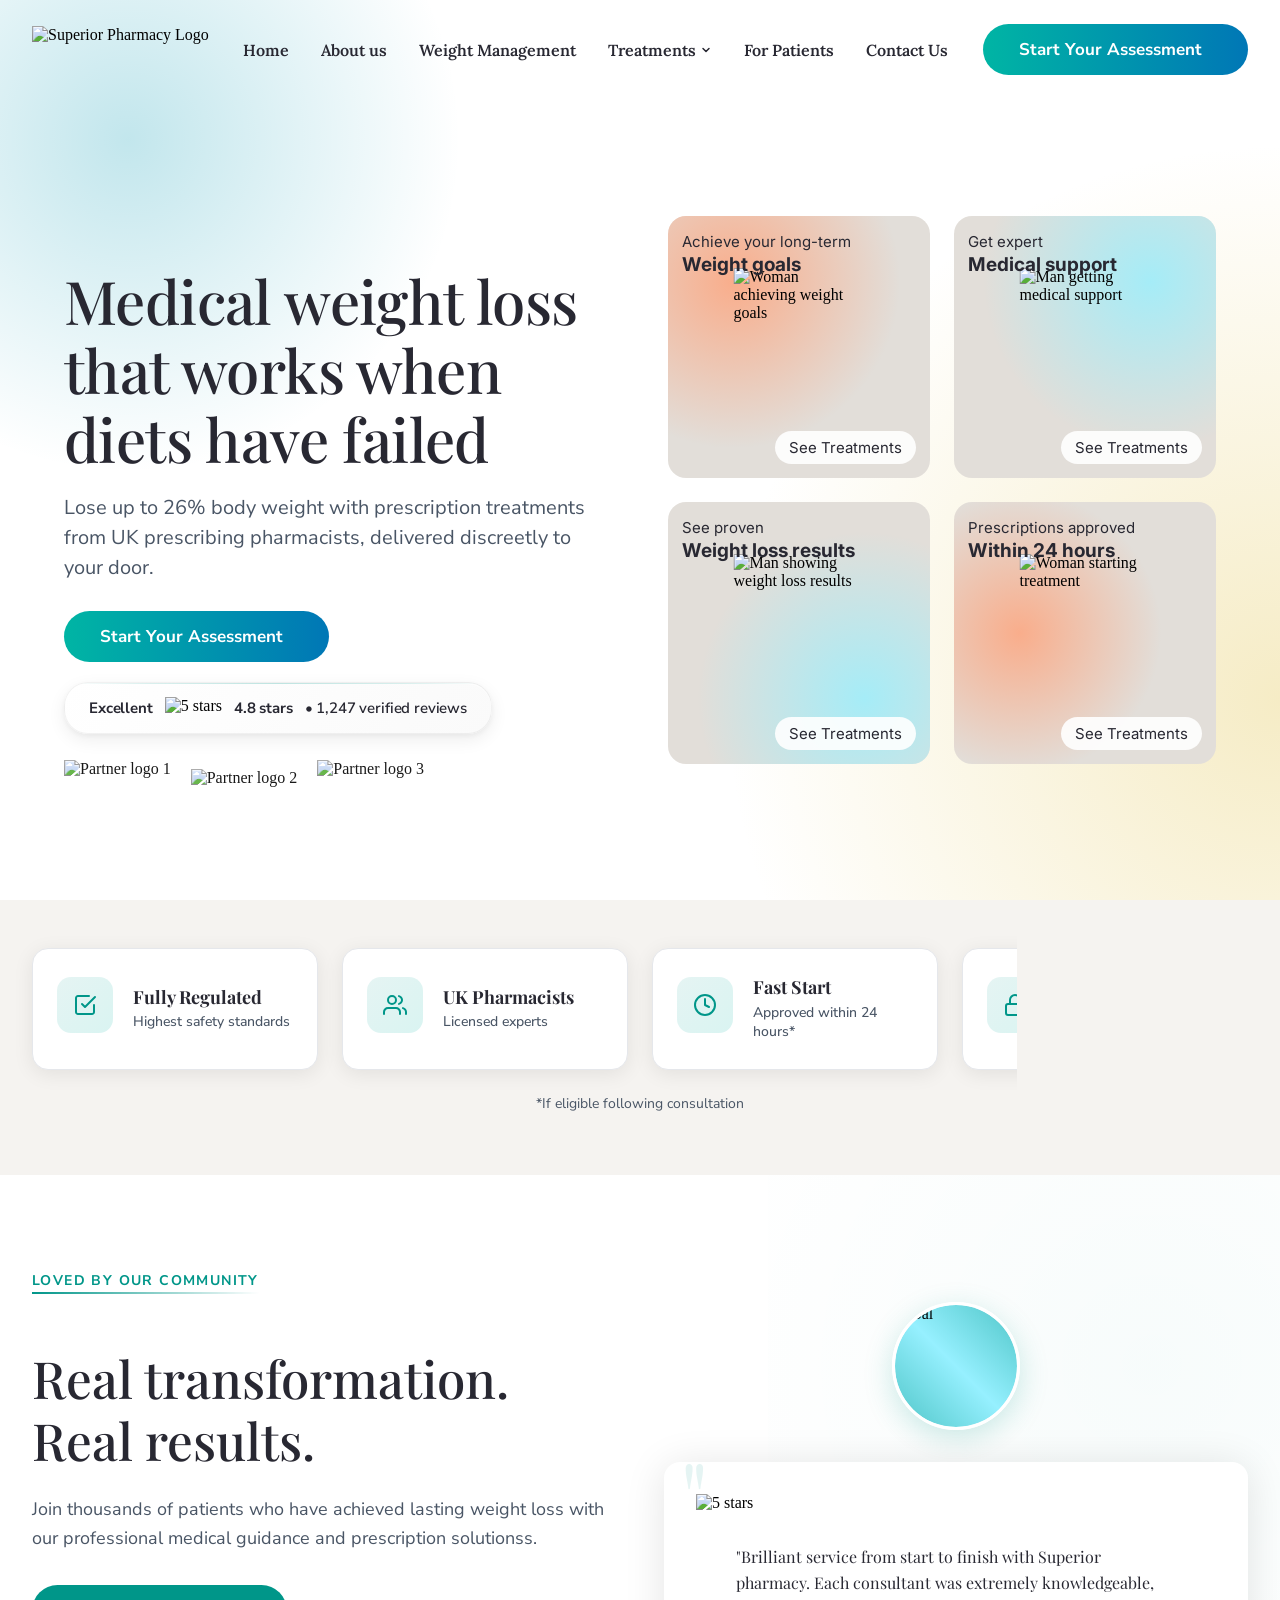
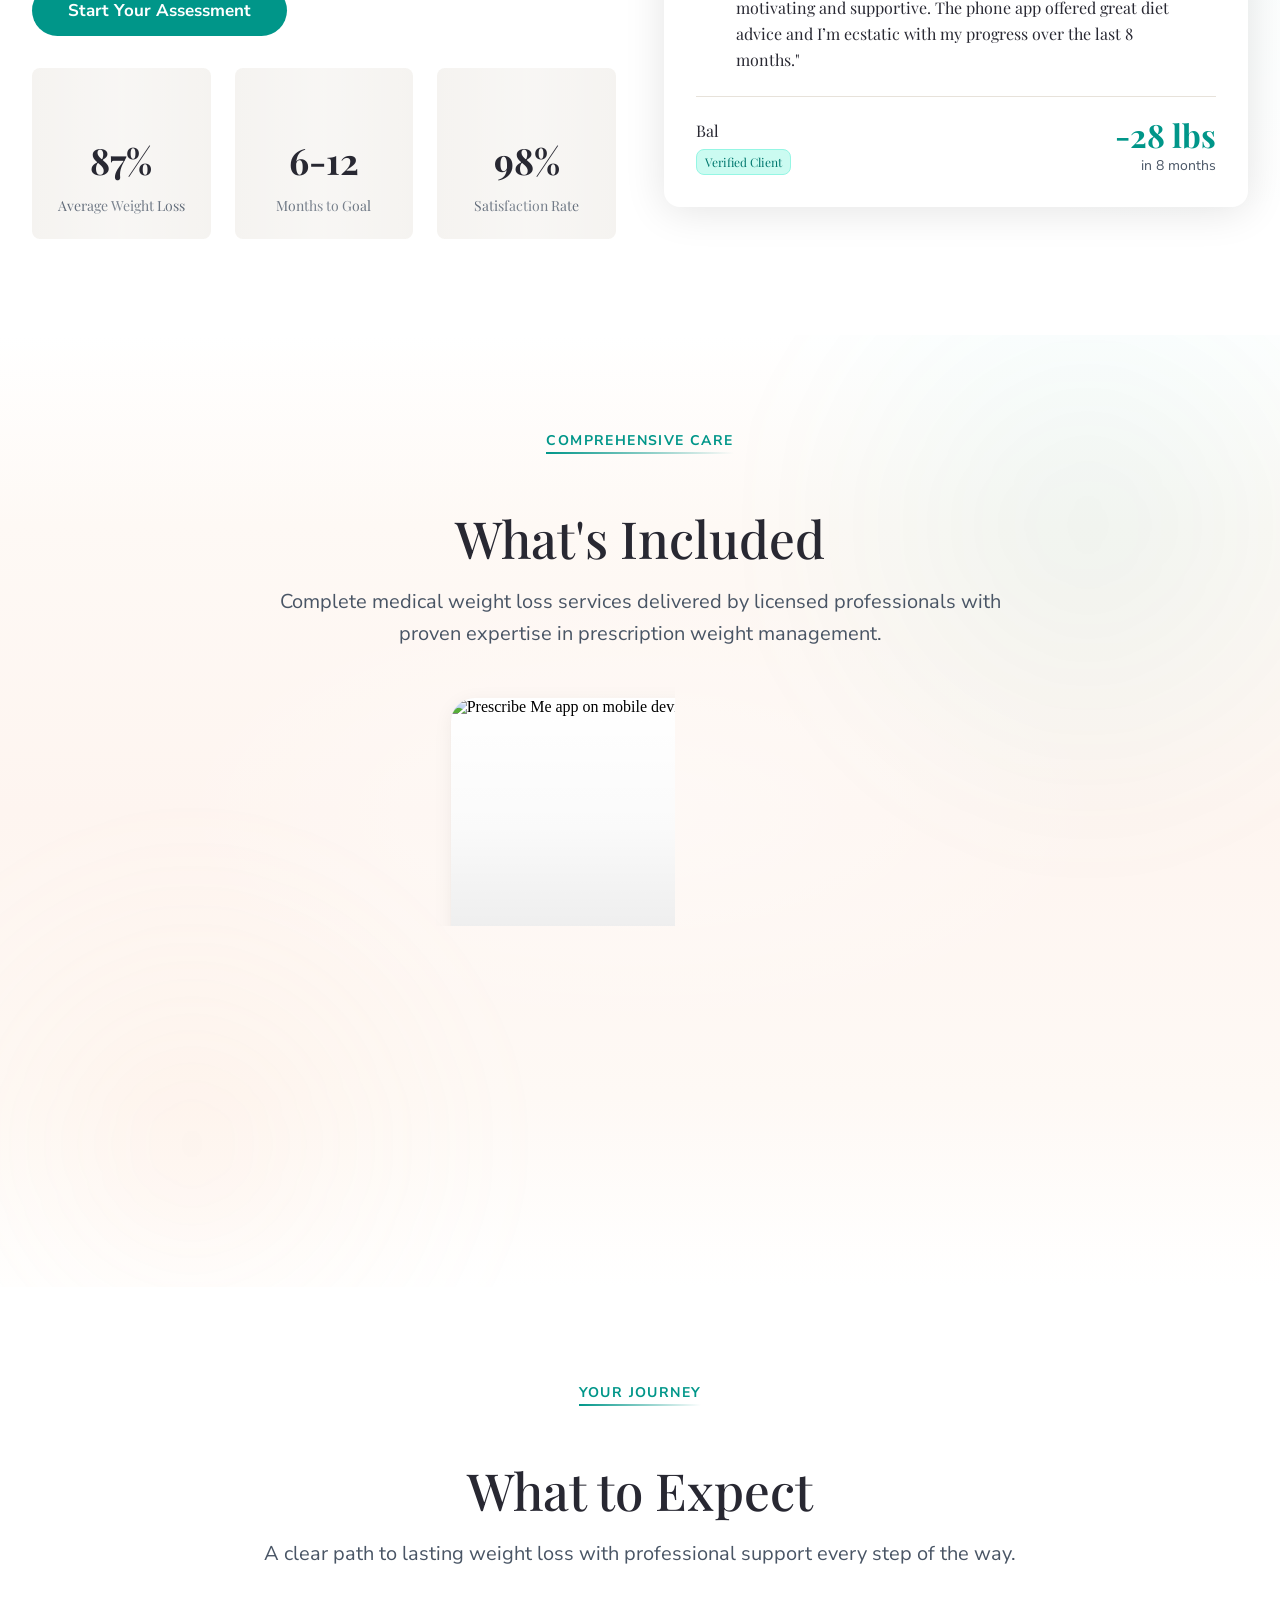
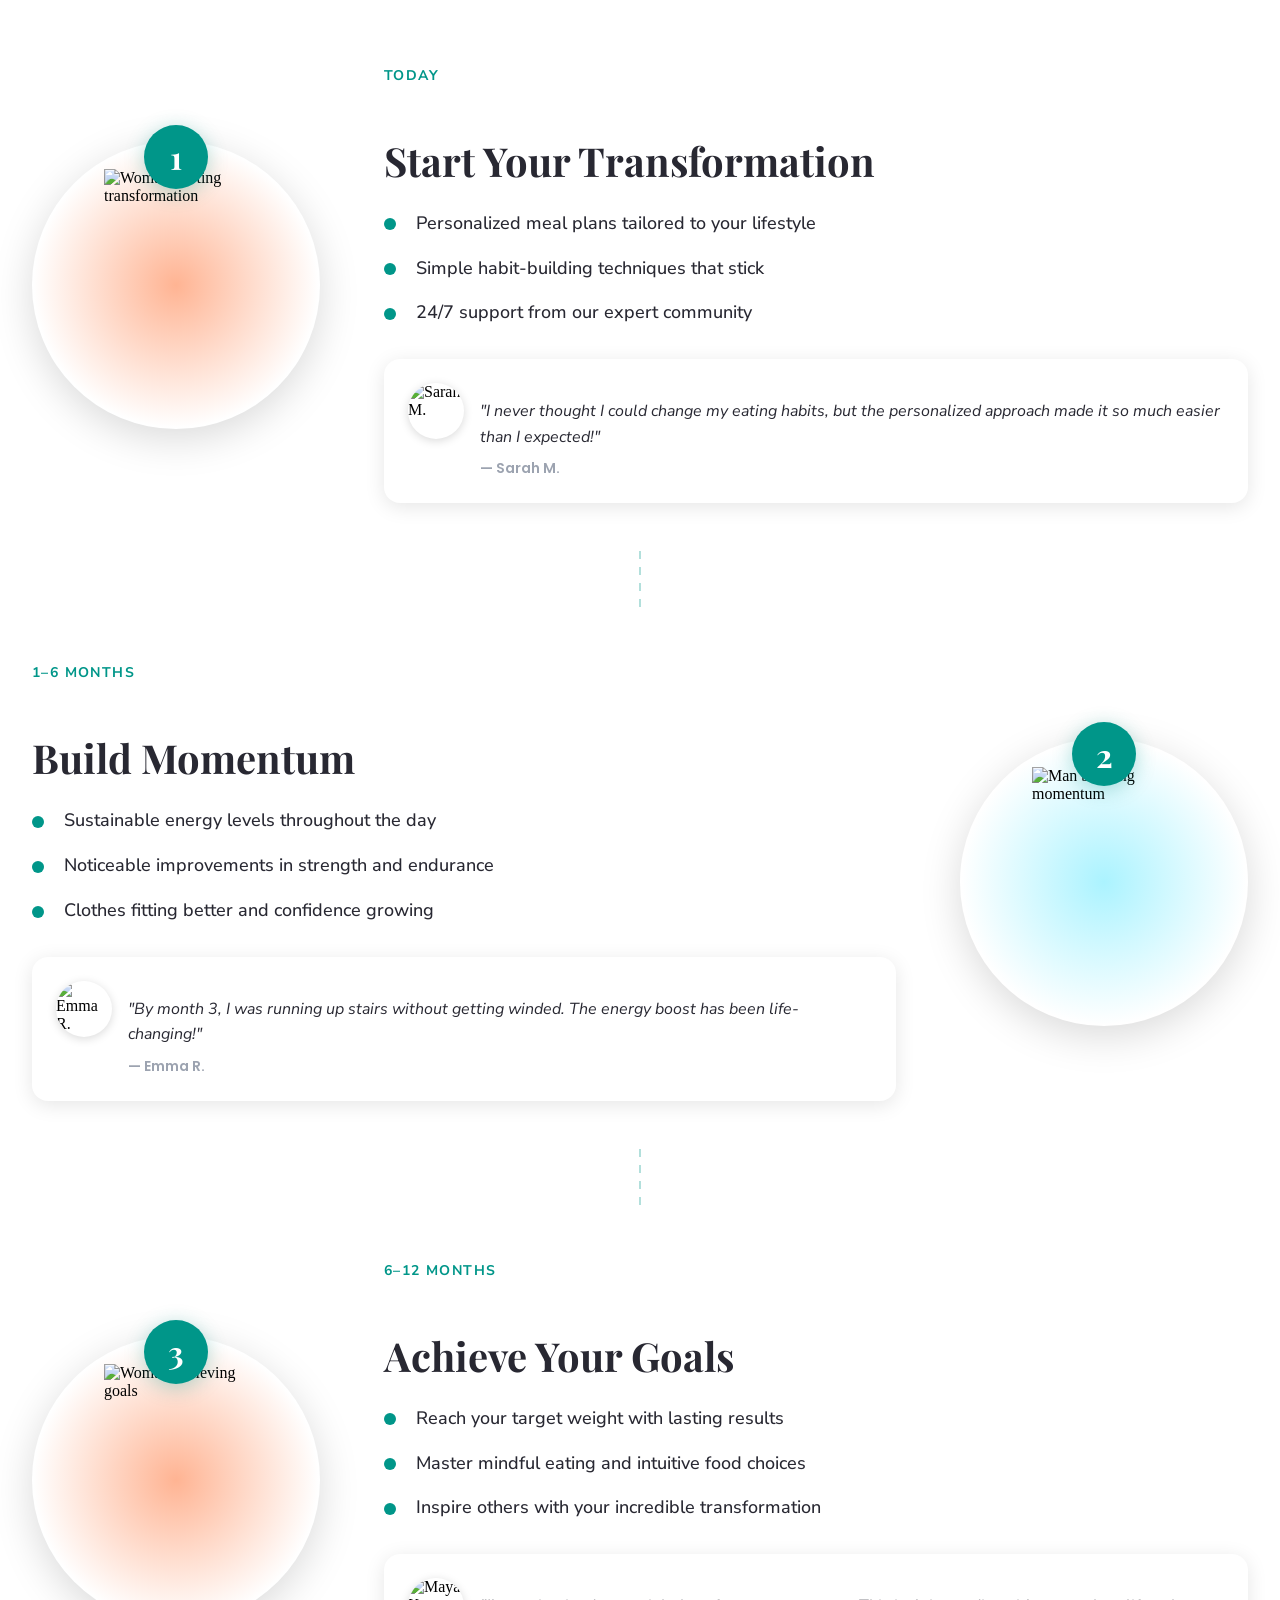
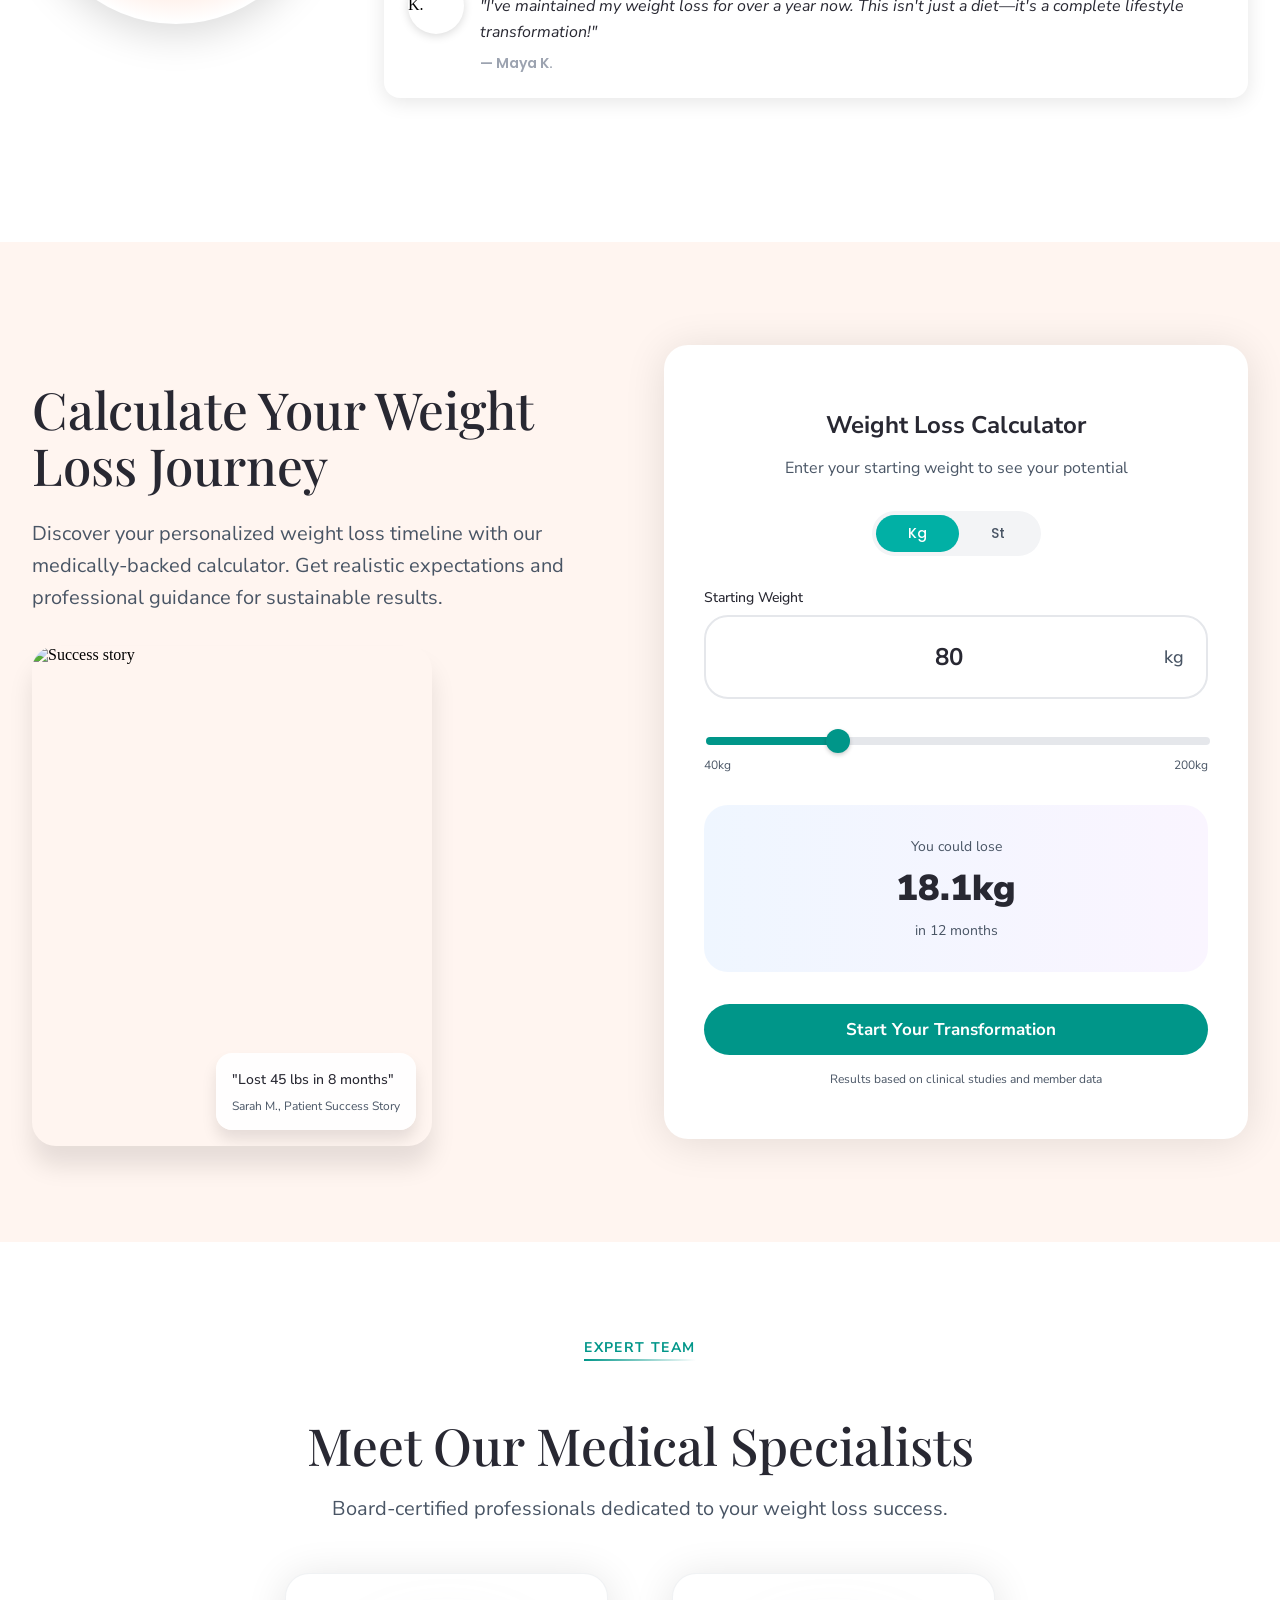
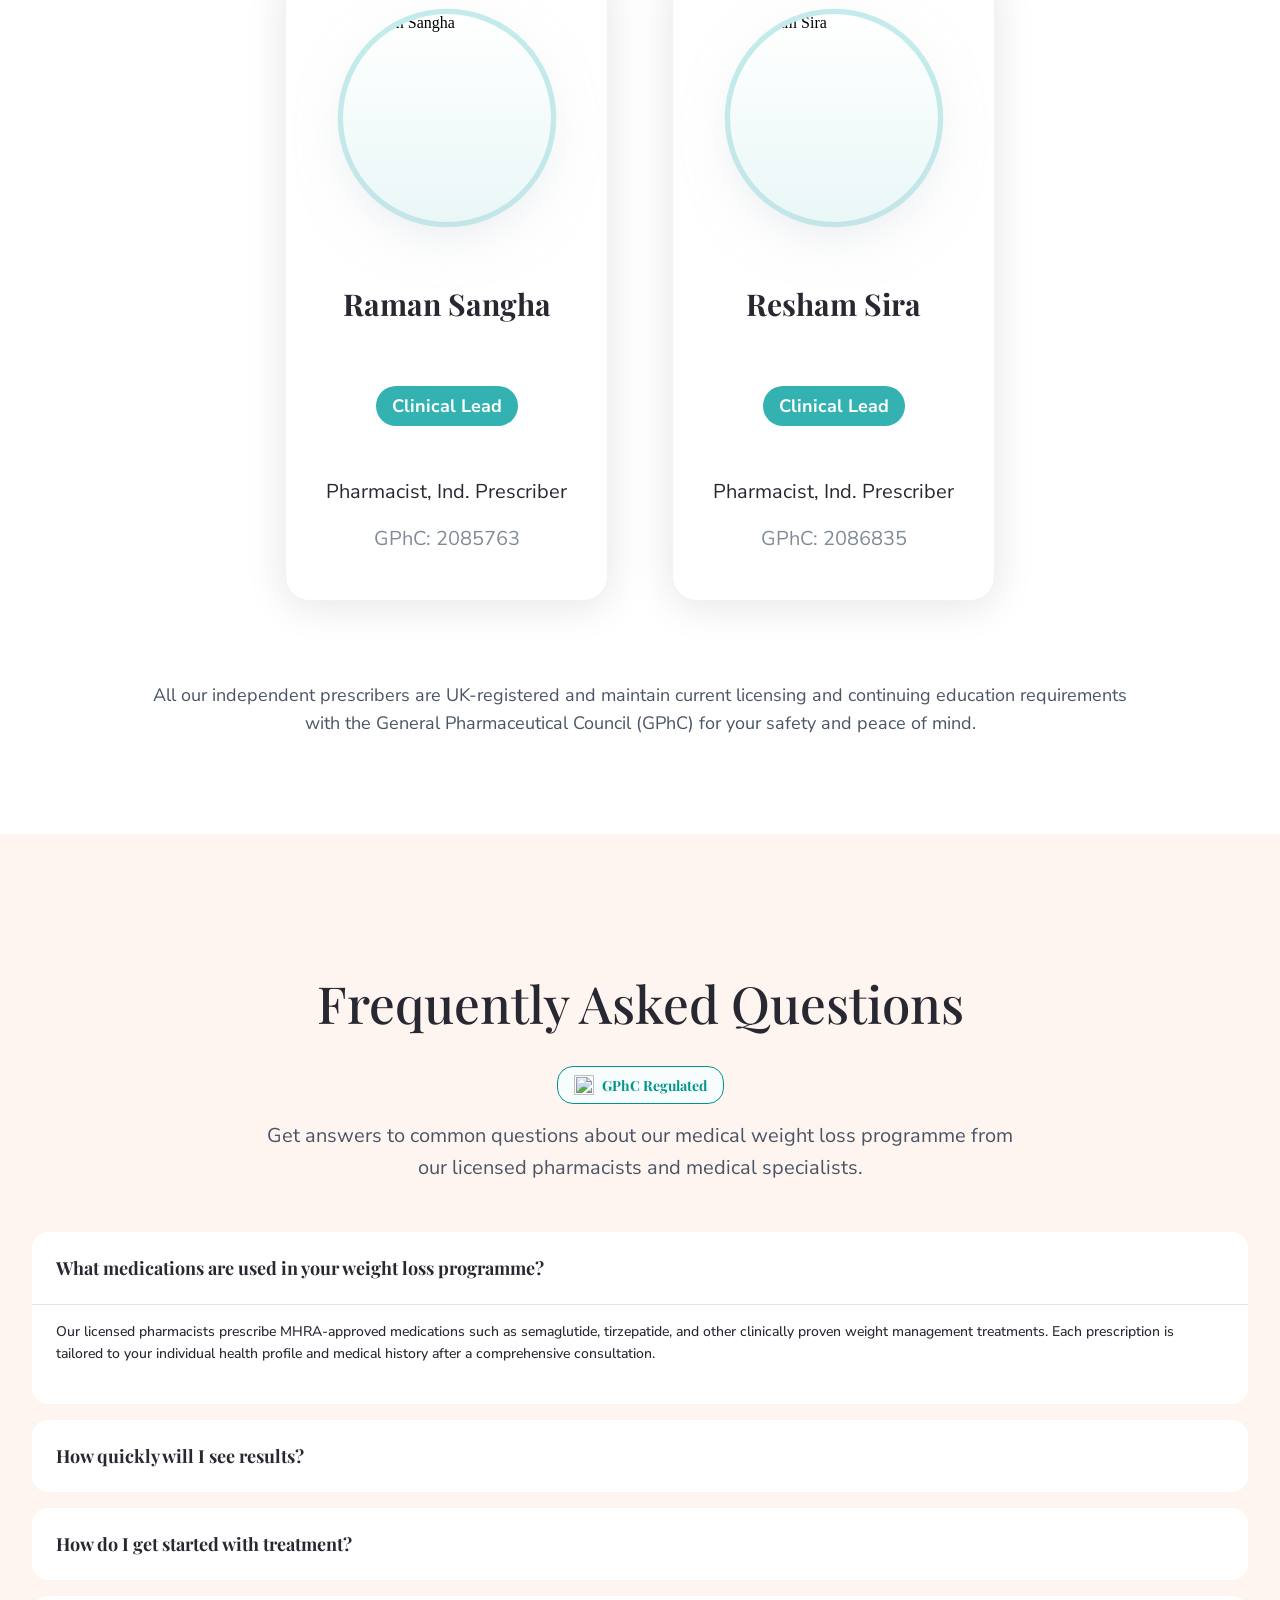
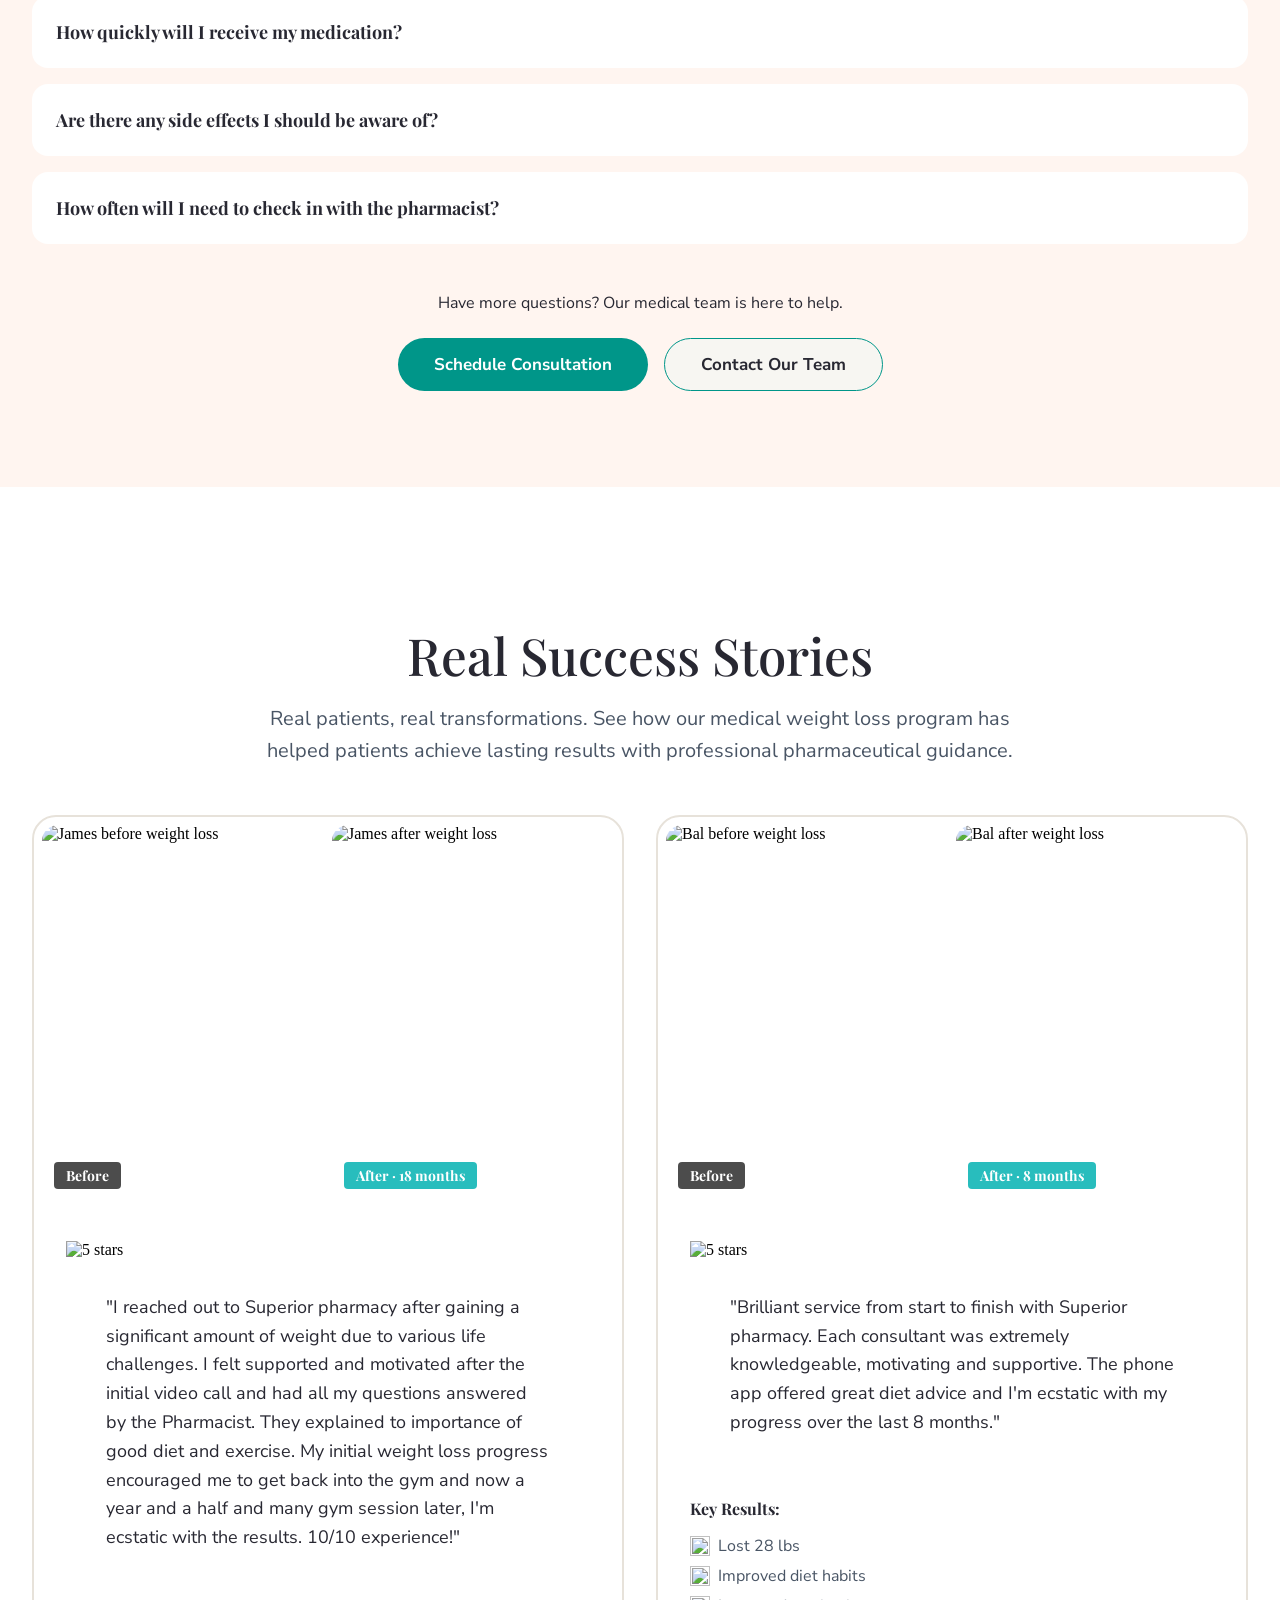
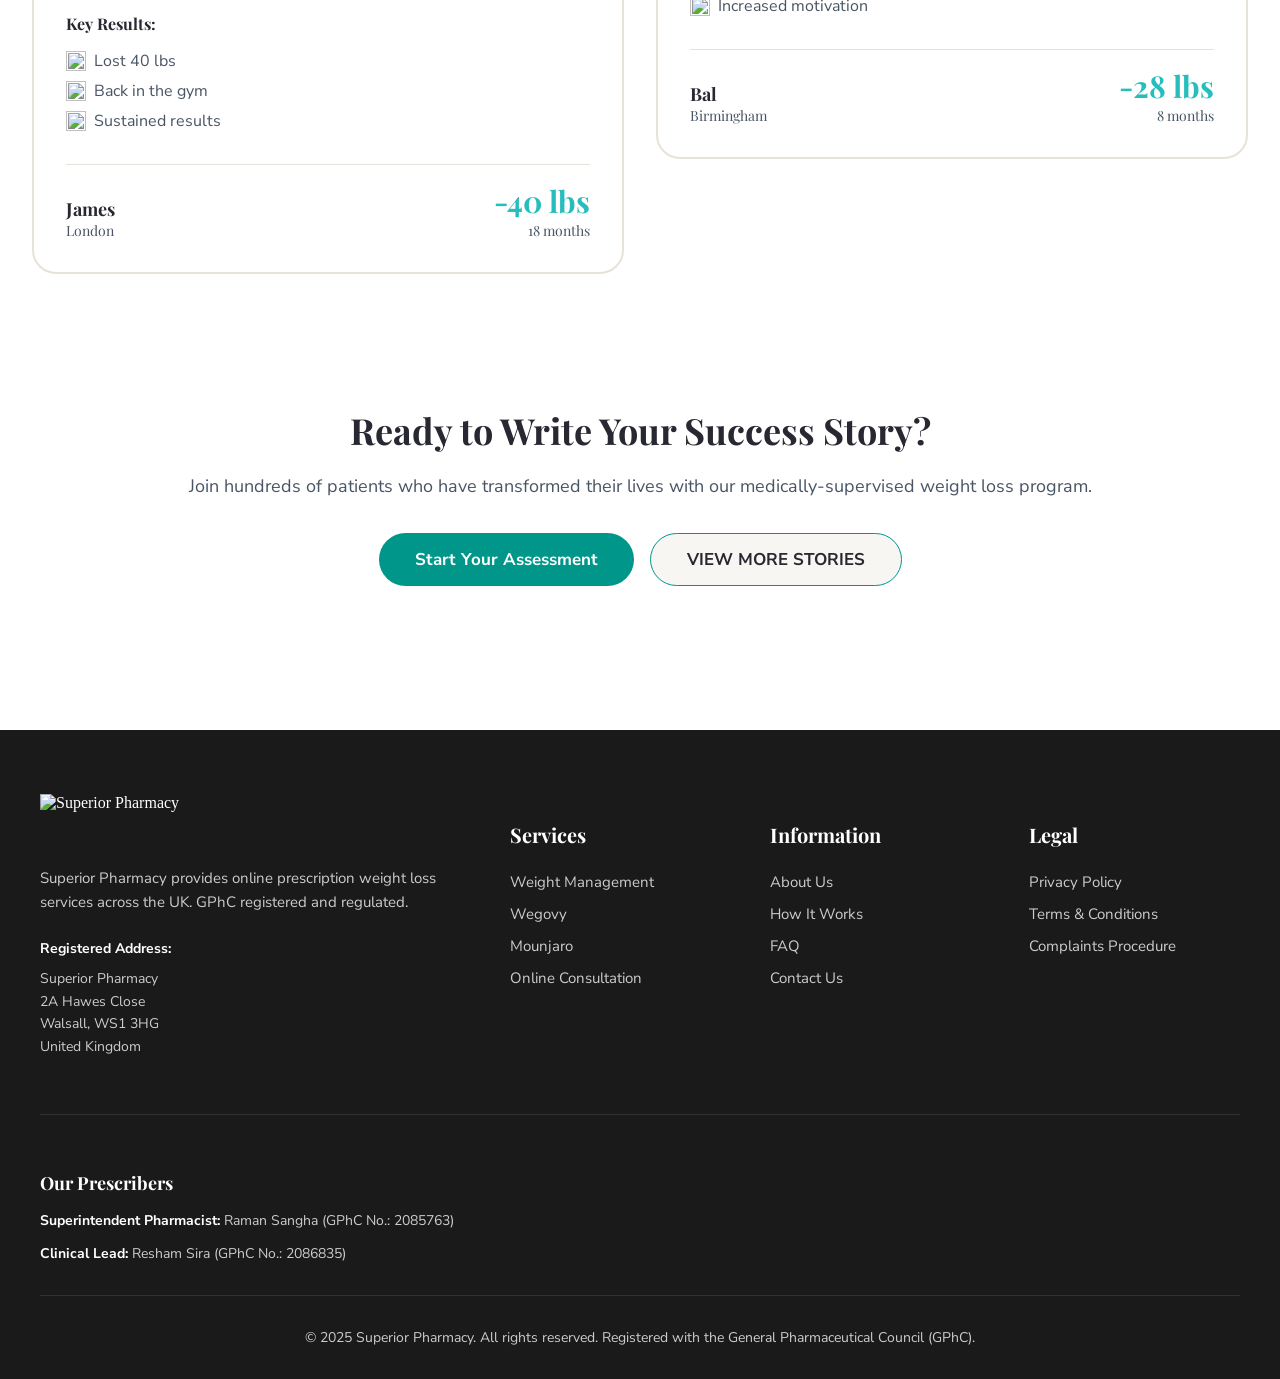
==== commit 4d95453e: "Initial commit from your app" ====
--- a/index.html
+++ b/index.html
@@ -527,17 +527,17 @@
             <img src="https://c.animaapp.com/mgyq65e6VP2ypA/img/svg-21.svg" alt="" aria-hidden="true" />
             GPhC Regulated
           </span>
-          <p>Get answers to common questions about our medical weight loss program from our licensed pharmacists and medical specialists.</p>
+          <p>Get answers to common questions about our medical weight loss programme from our licensed pharmacists and medical specialists.</p>
         </div>
         
         <div class="faq-list">
           <details class="faq-item" open>
             <summary>
-              <span>What medications are used in your weight loss program?</span>
+              <span>What medications are used in your weight loss programme?</span>
               <img src="https://c.animaapp.com/mgyq65e6VP2ypA/img/svg.svg" alt="" aria-hidden="true" class="faq-icon" />
             </summary>
             <div class="faq-answer">
-              <p>Our licensed pharmacists prescribe FDA-approved medications such as semaglutide, tirzepatide, and other clinically proven weight management treatments. Each prescription is tailored to your individual health profile and medical history after a comprehensive consultation.</p>
+              <p>Our licensed pharmacists prescribe MHRA-approved medications such as semaglutide, tirzepatide, and other clinically proven weight management treatments. Each prescription is tailored to your individual health profile and medical history after a comprehensive consultation.</p>
             </div>
           </details>
           
@@ -547,27 +547,27 @@
               <img src="https://c.animaapp.com/mgyq65e6VP2ypA/img/svg.svg" alt="" aria-hidden="true" class="faq-icon" />
             </summary>
             <div class="faq-answer">
-              <p>Results vary by individual, but most patients begin seeing noticeable changes within 4-8 weeks of starting treatment.</p>
+              <p>Most patients begin to see weight loss within the first 2-4 weeks of treatment. However, results vary based on individual factors including starting weight, adherence to the programme, and lifestyle changes. Significant results typically become visible within 8-12 weeks.</p>
             </div>
           </details>
           
           <details class="faq-item">
             <summary>
-              <span>Is this program covered by insurance?</span>
+              <span>How do I get started with treatment?</span>
               <img src="https://c.animaapp.com/mgyq65e6VP2ypA/img/svg.svg" alt="" aria-hidden="true" class="faq-icon" />
             </summary>
             <div class="faq-answer">
-              <p>Coverage varies by insurance provider. Our team can help you understand your benefits and options.</p>
+              <p>Complete our eligibility checker, then pay £10 to book a video consultation at a convenient time. If treatment is approved during your consultation, your prescription is issued instantly and medication is dispatched for delivery.</p>
             </div>
           </details>
           
           <details class="faq-item">
             <summary>
-              <span>What makes your program different from other weight loss options?</span>
+              <span>How quickly will I receive my medication?</span>
               <img src="https://c.animaapp.com/mgyq65e6VP2ypA/img/svg.svg" alt="" aria-hidden="true" class="faq-icon" />
             </summary>
             <div class="faq-answer">
-              <p>Our program combines medical expertise, prescription medications, and ongoing support for sustainable results.</p>
+              <p>Your medication is delivered within 48 hours of prescription approval. All deliveries are sent via Royal Mail Tracked 24, which aims to deliver within 24 hours (though this is not guaranteed). All medication arrives in discreet packaging that maintains the cold chain.</p>
             </div>
           </details>
           
@@ -577,7 +577,7 @@
               <img src="https://c.animaapp.com/mgyq65e6VP2ypA/img/svg.svg" alt="" aria-hidden="true" class="faq-icon" />
             </summary>
             <div class="faq-answer">
-              <p>All medications have potential side effects. Our pharmacists will discuss these with you during your consultation.</p>
+              <p>Common side effects may include mild nausea, digestive changes, and appetite reduction - these usually improve as your body adjusts. Your pharmacist will discuss all potential side effects during your consultation and provide management strategies.</p>
             </div>
           </details>
           
@@ -587,7 +587,7 @@
               <img src="https://c.animaapp.com/mgyq65e6VP2ypA/img/svg.svg" alt="" aria-hidden="true" class="faq-icon" />
             </summary>
             <div class="faq-answer">
-              <p>Regular check-ins are scheduled monthly, with additional support available as needed.</p>
+              <p>You'll have clinical oversight by our prescribing pharmacists throughout your journey. The frequency of check-ins is tailored to your individual needs, ensuring you receive the right level of support and monitoring for safe, effective treatment.</p>
             </div>
           </details>
         </div>
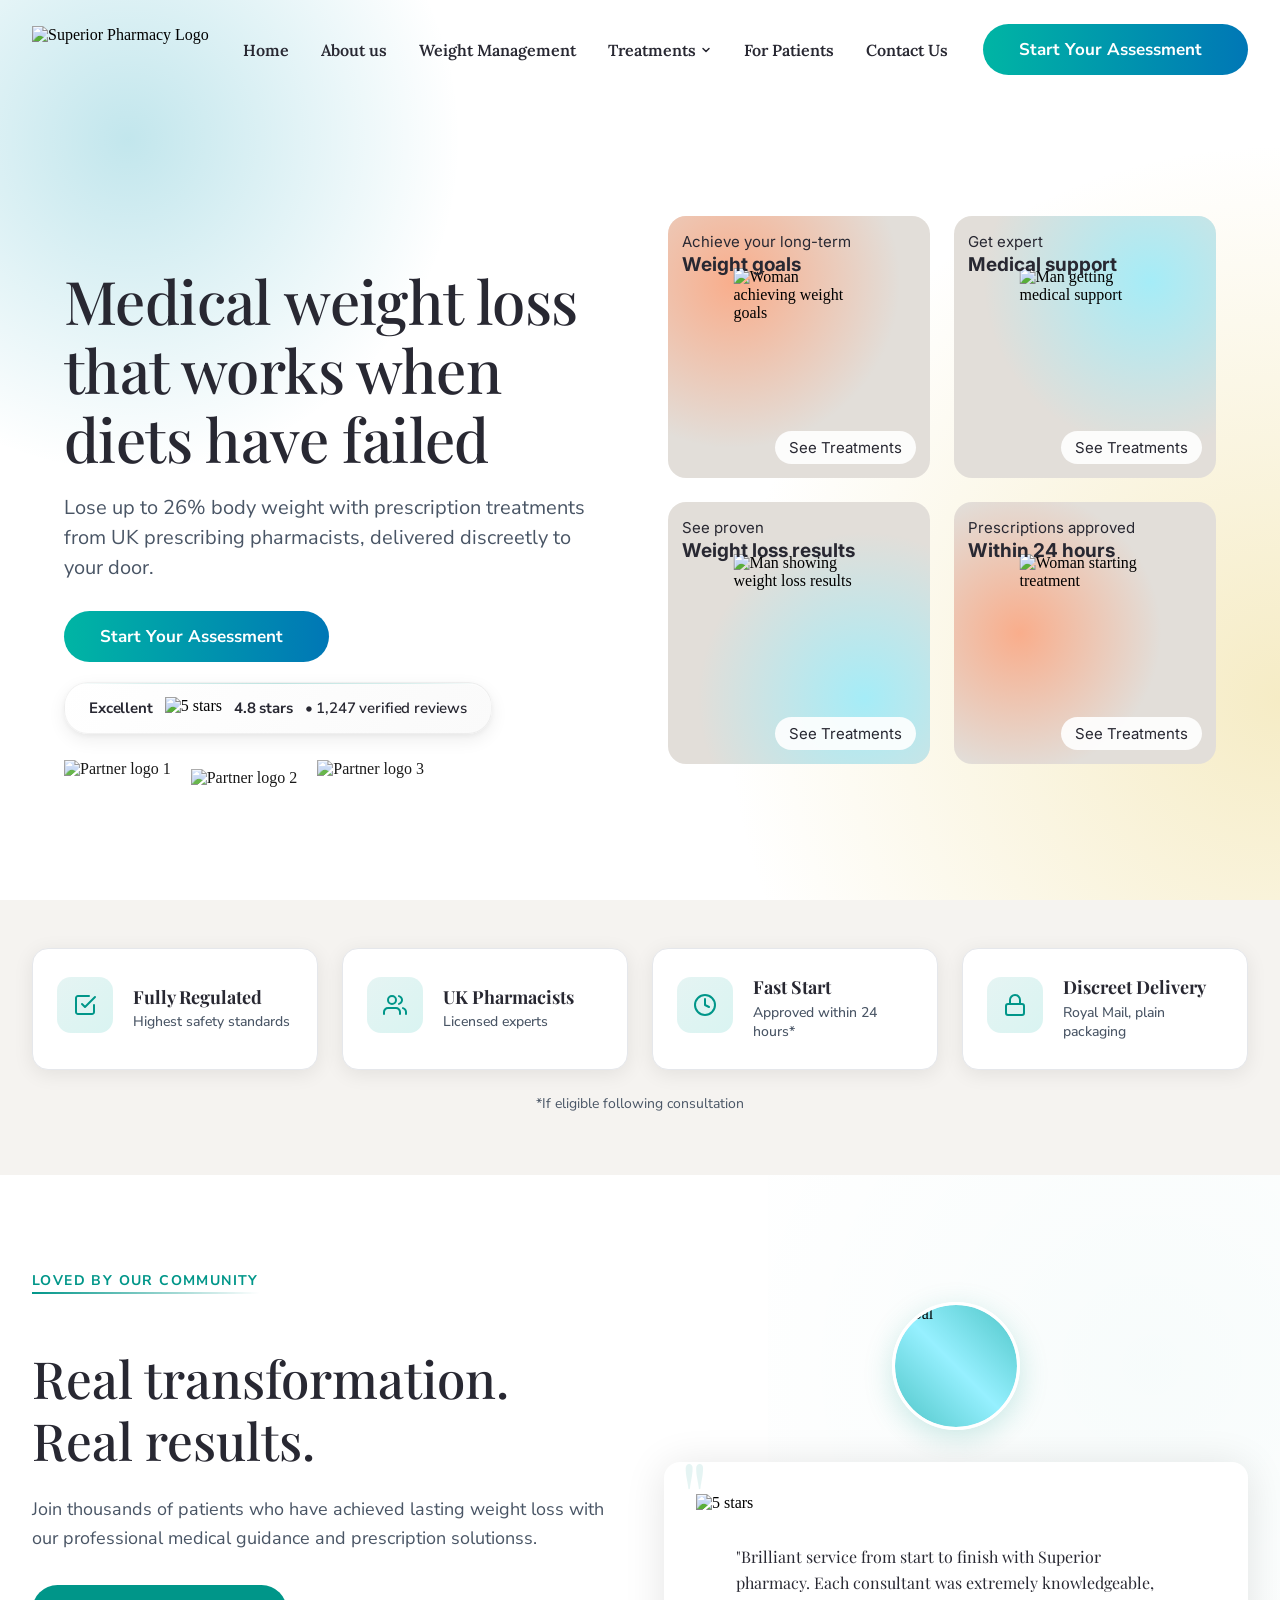
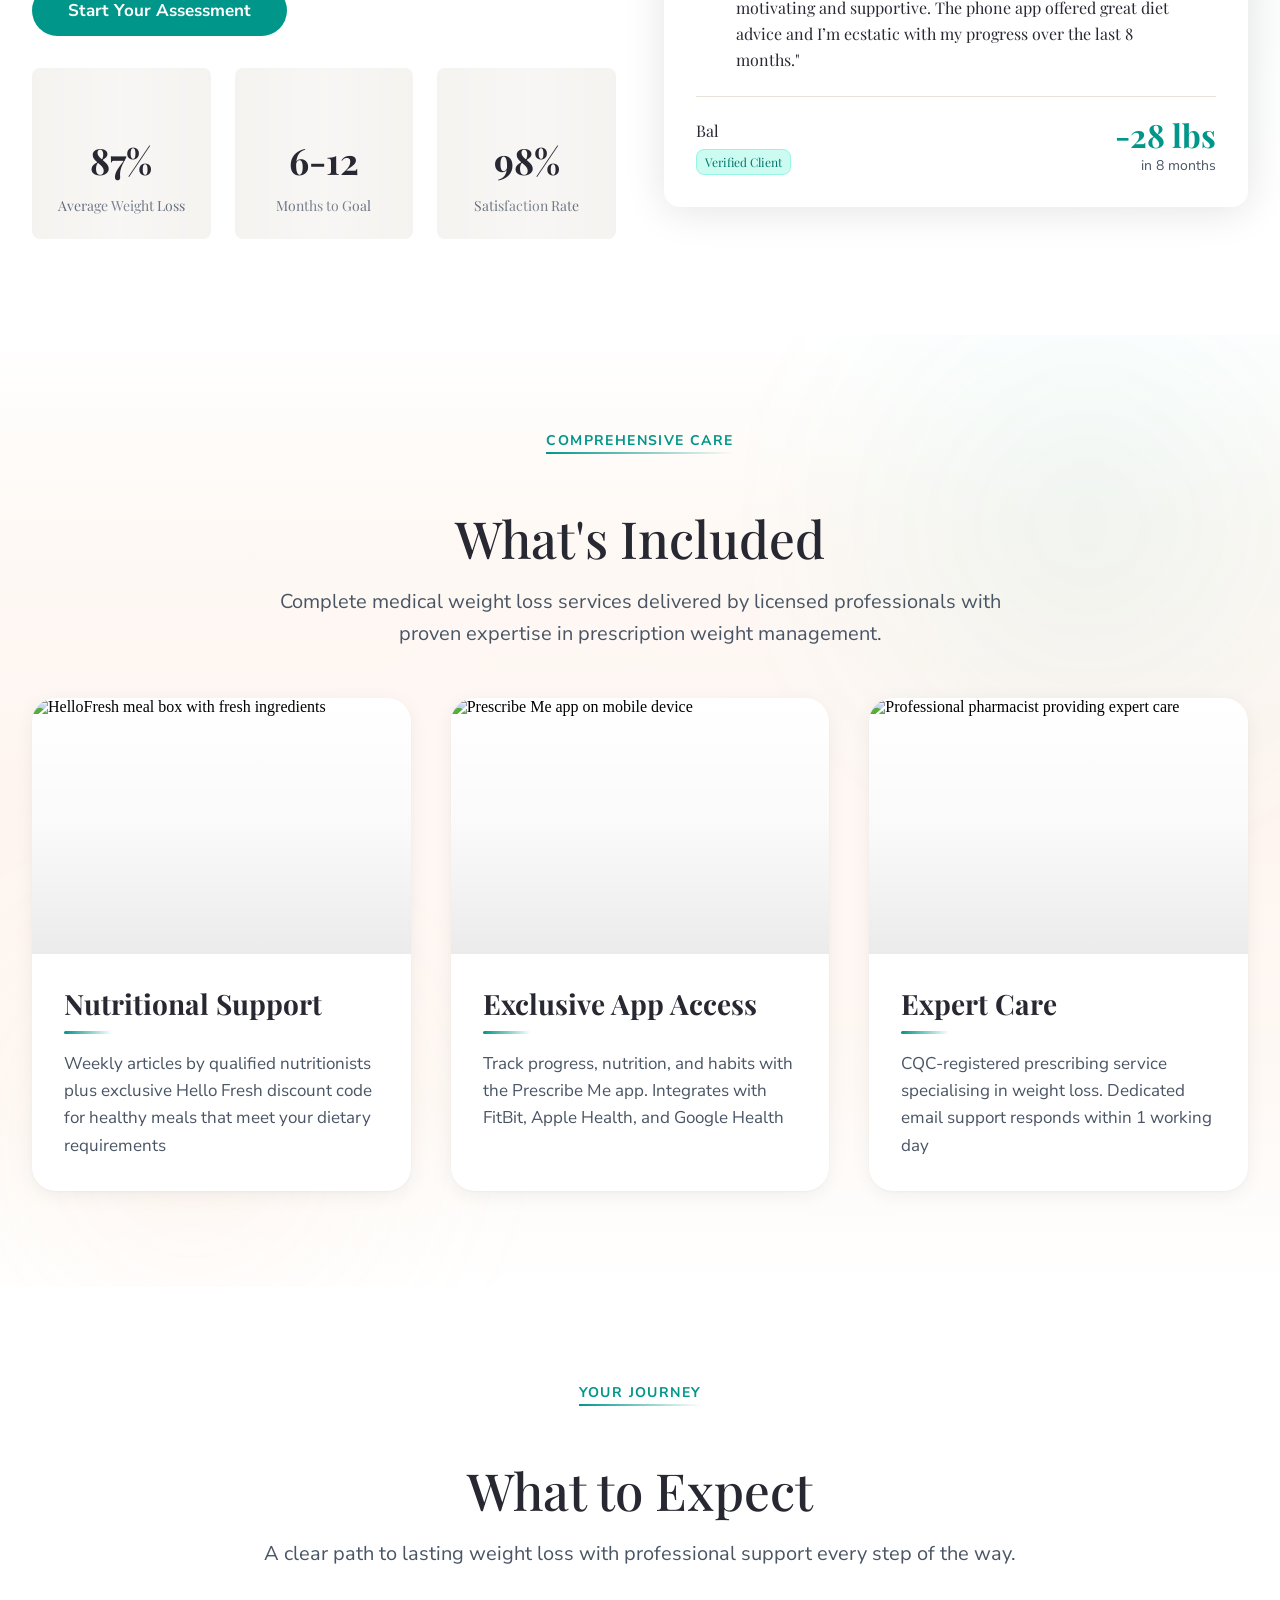
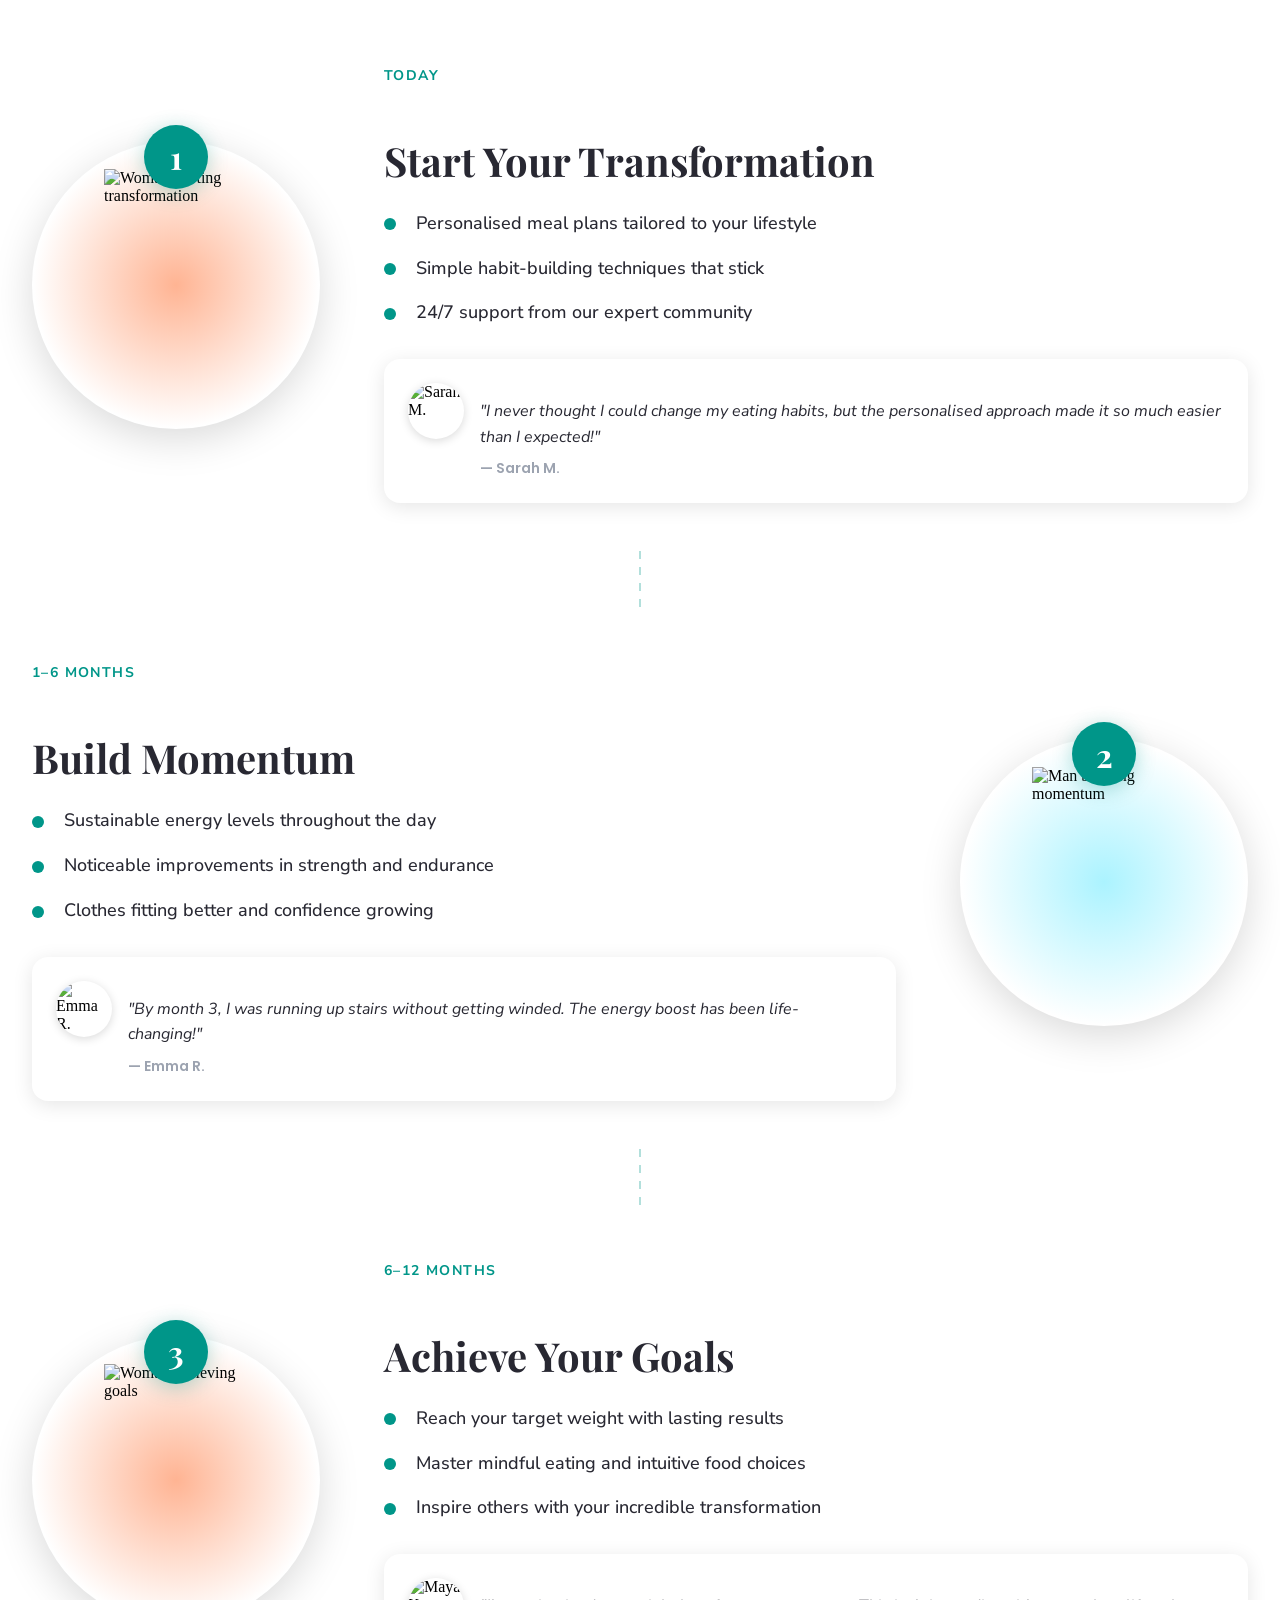
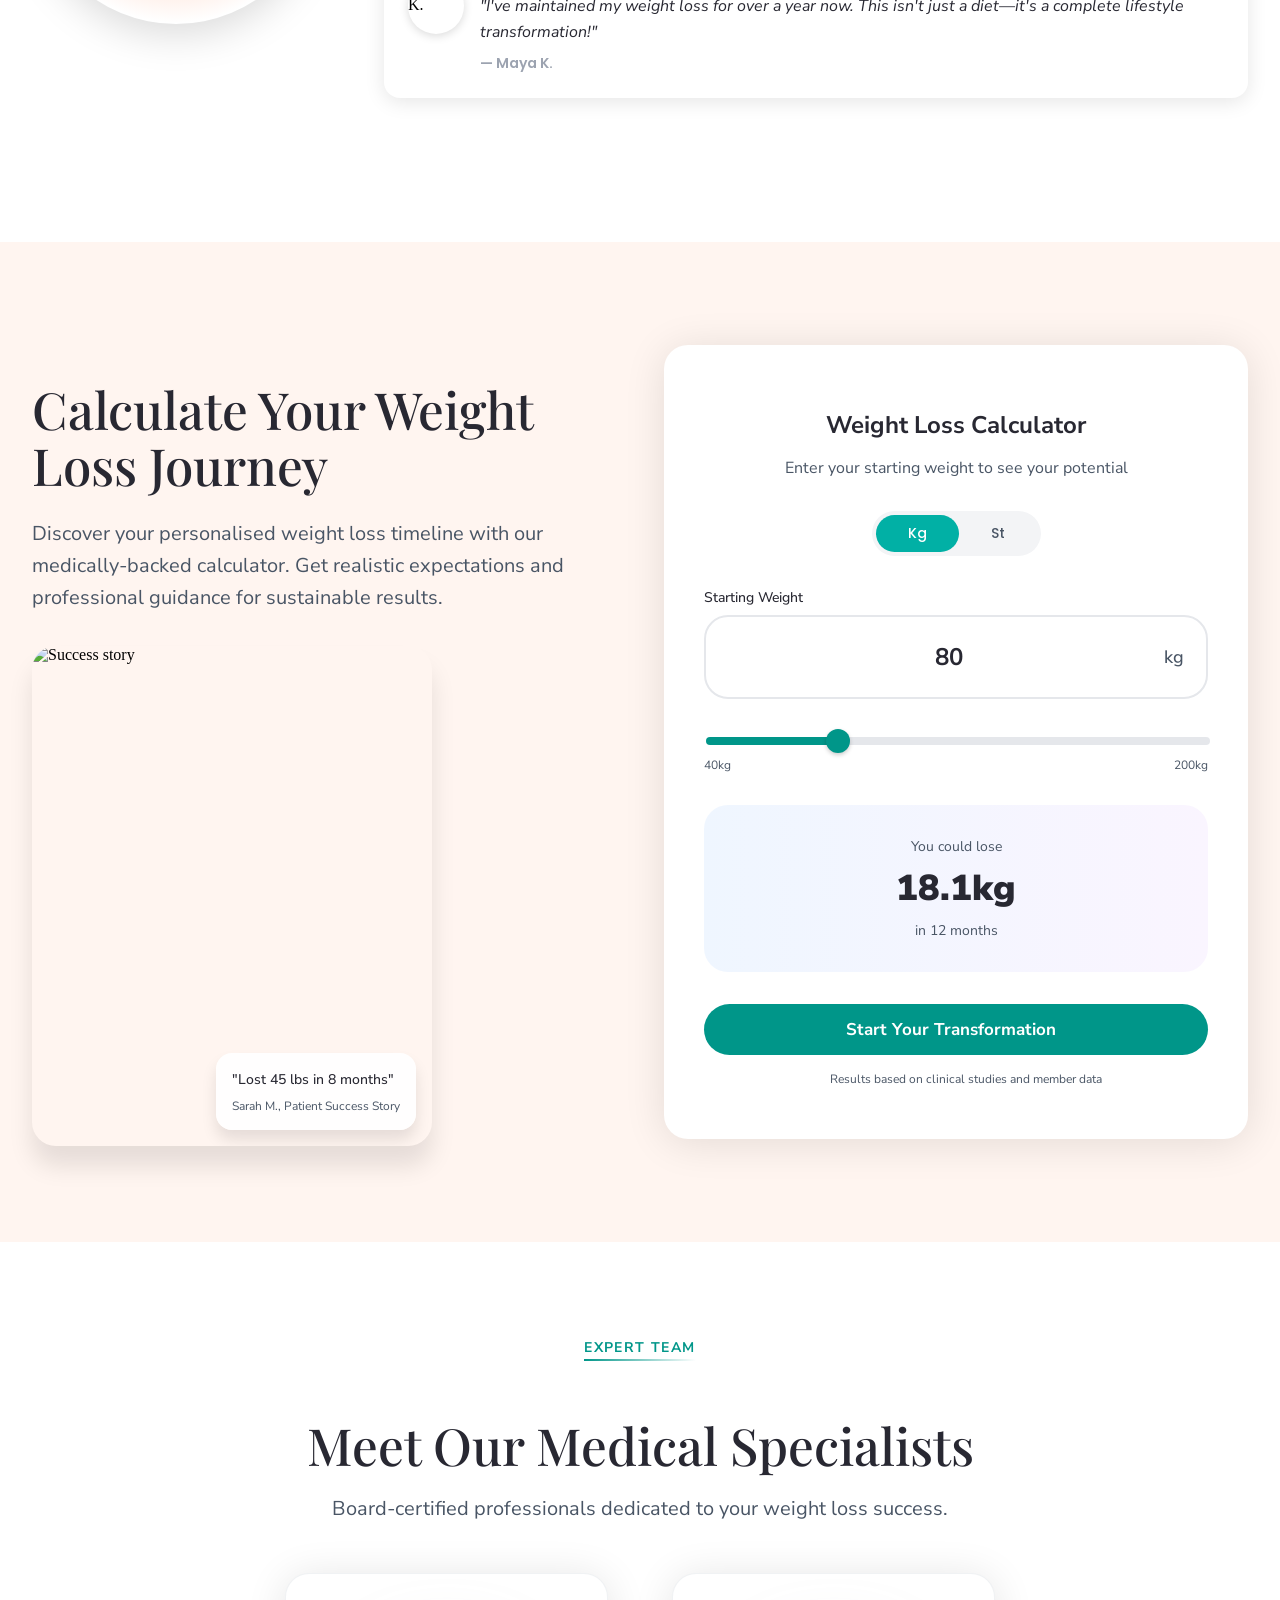
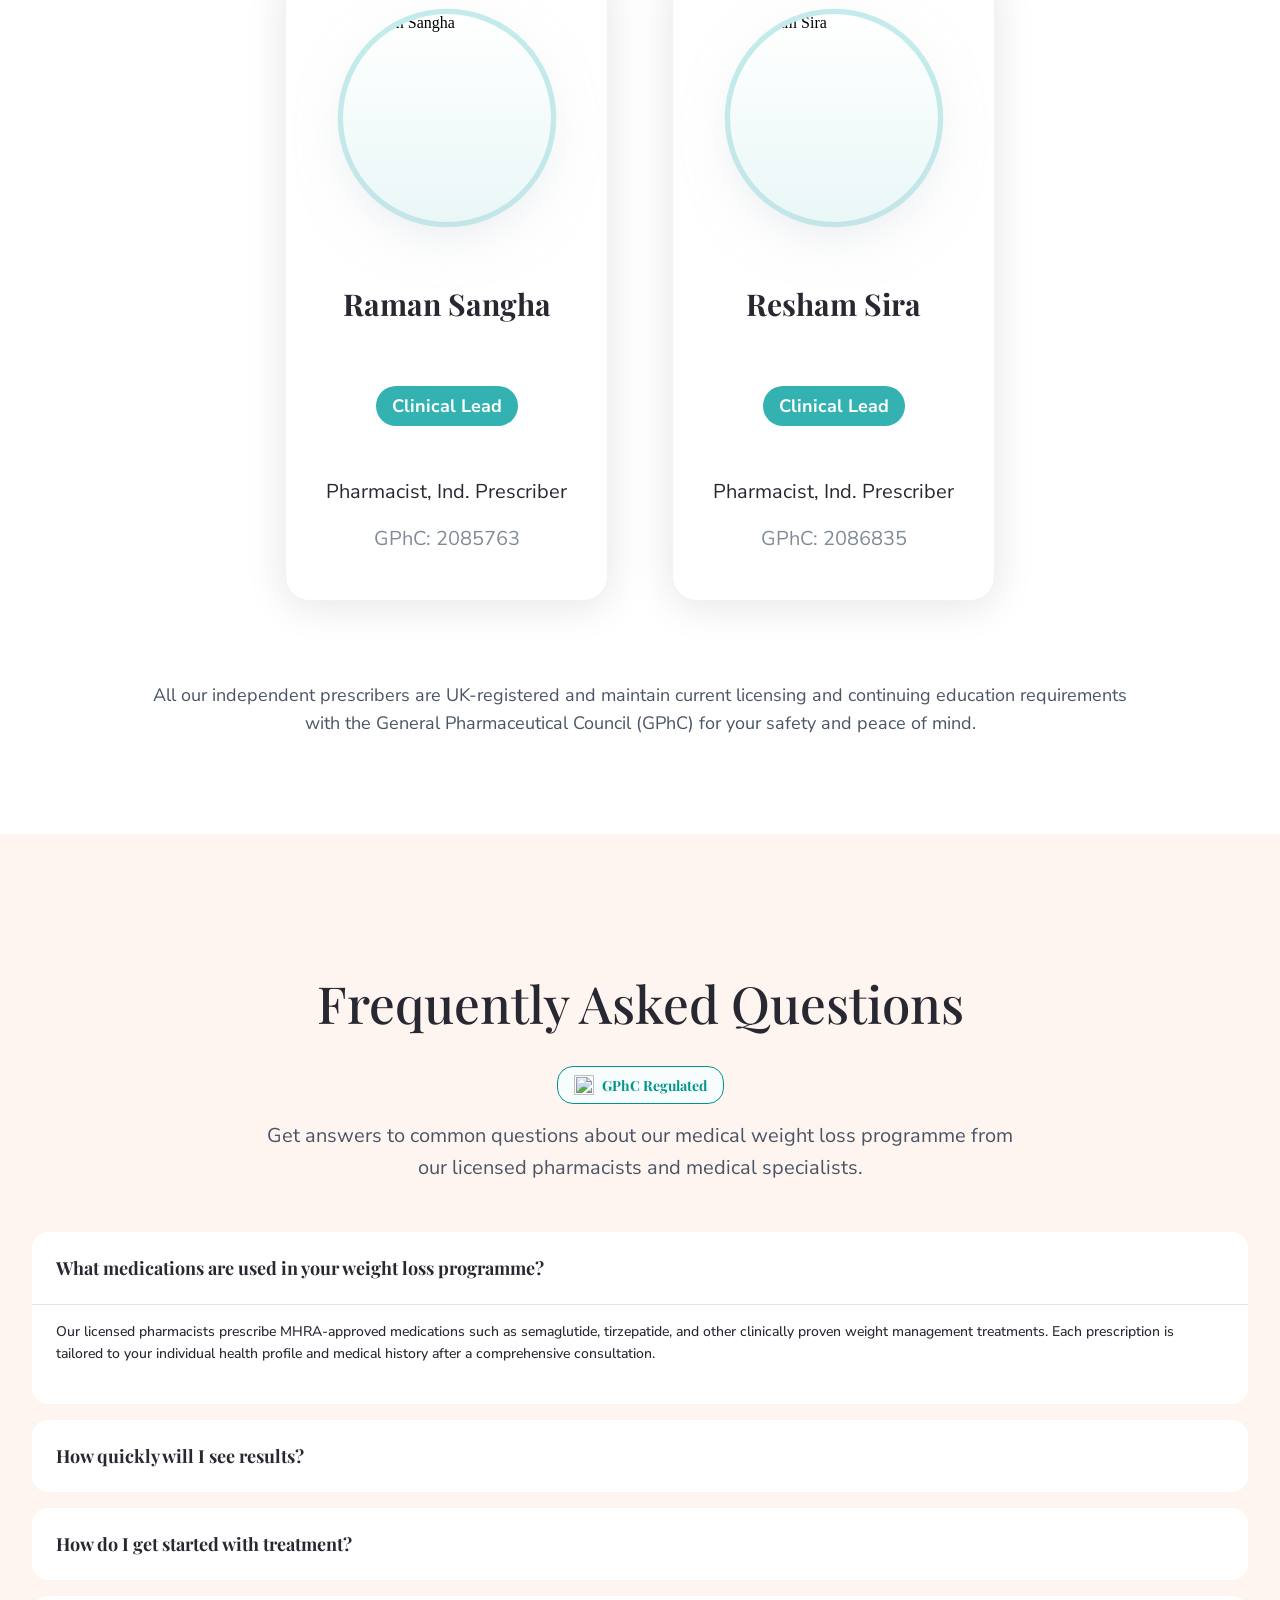
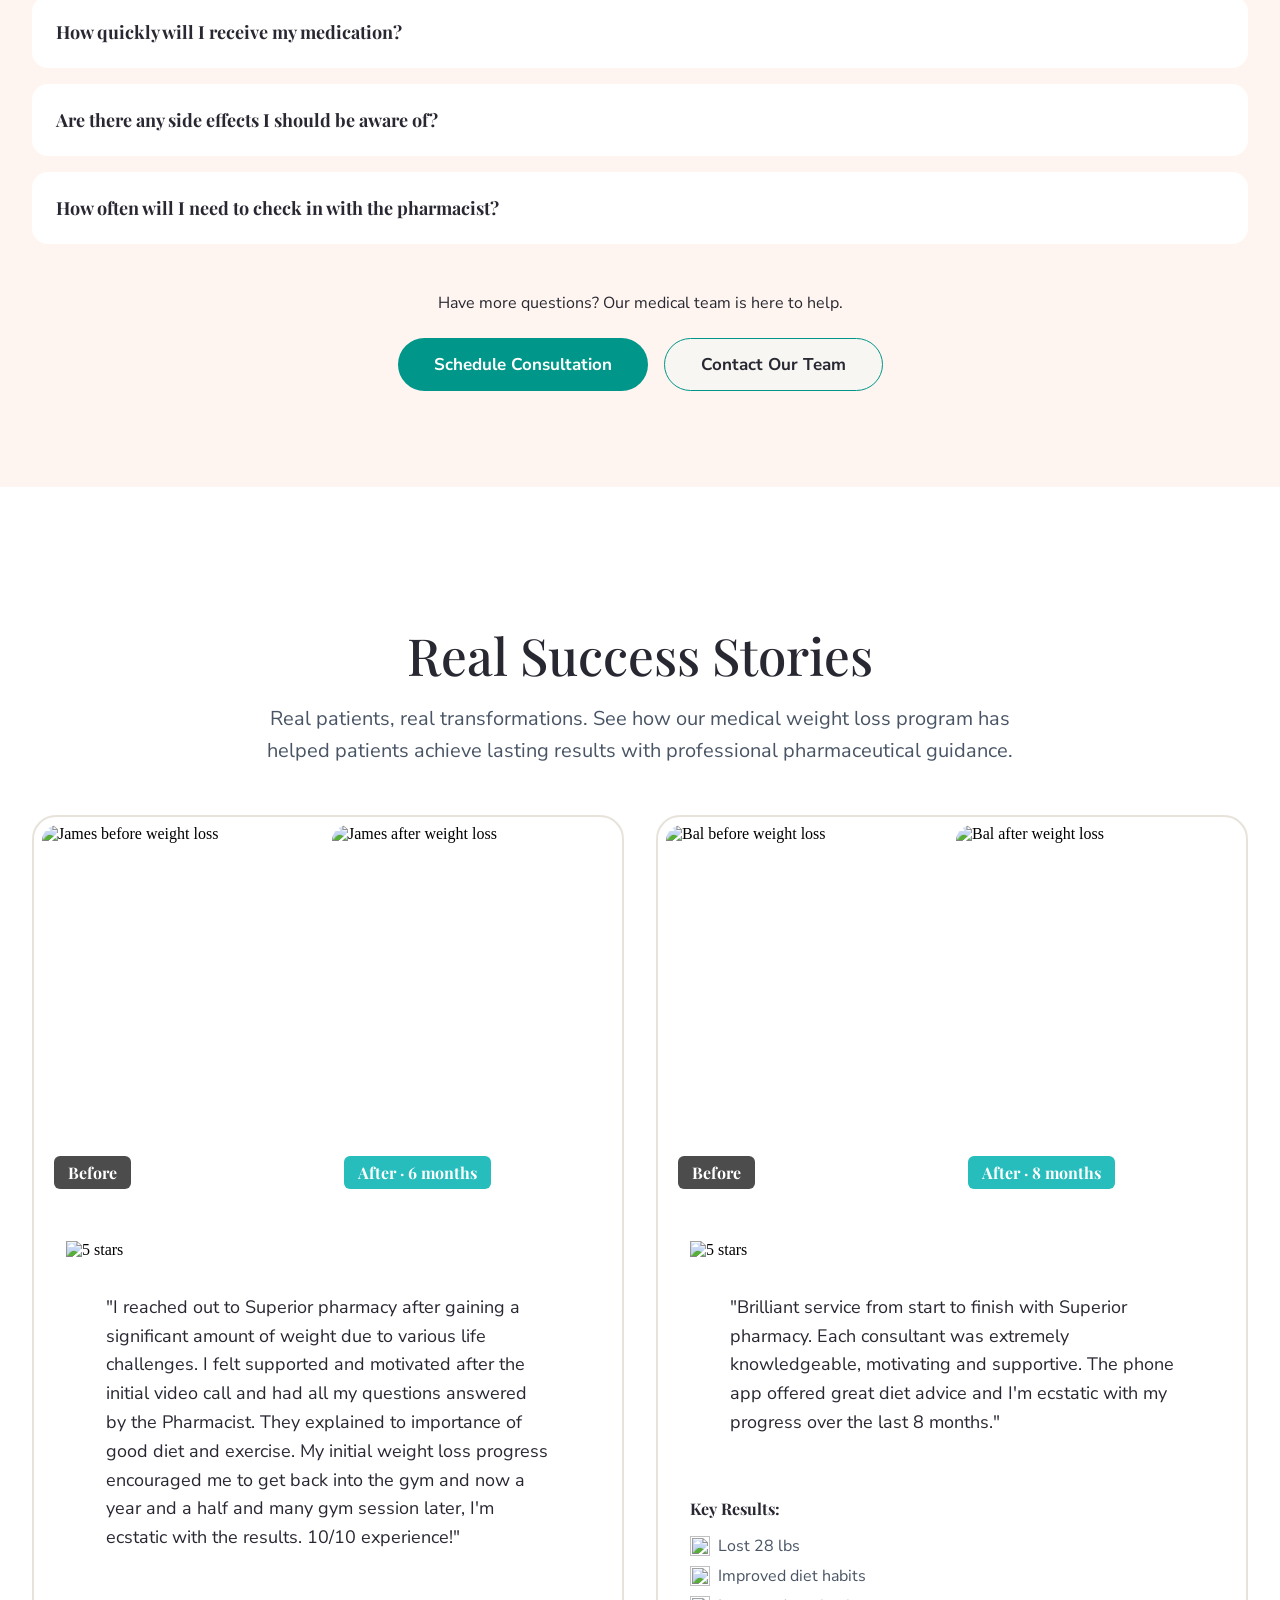
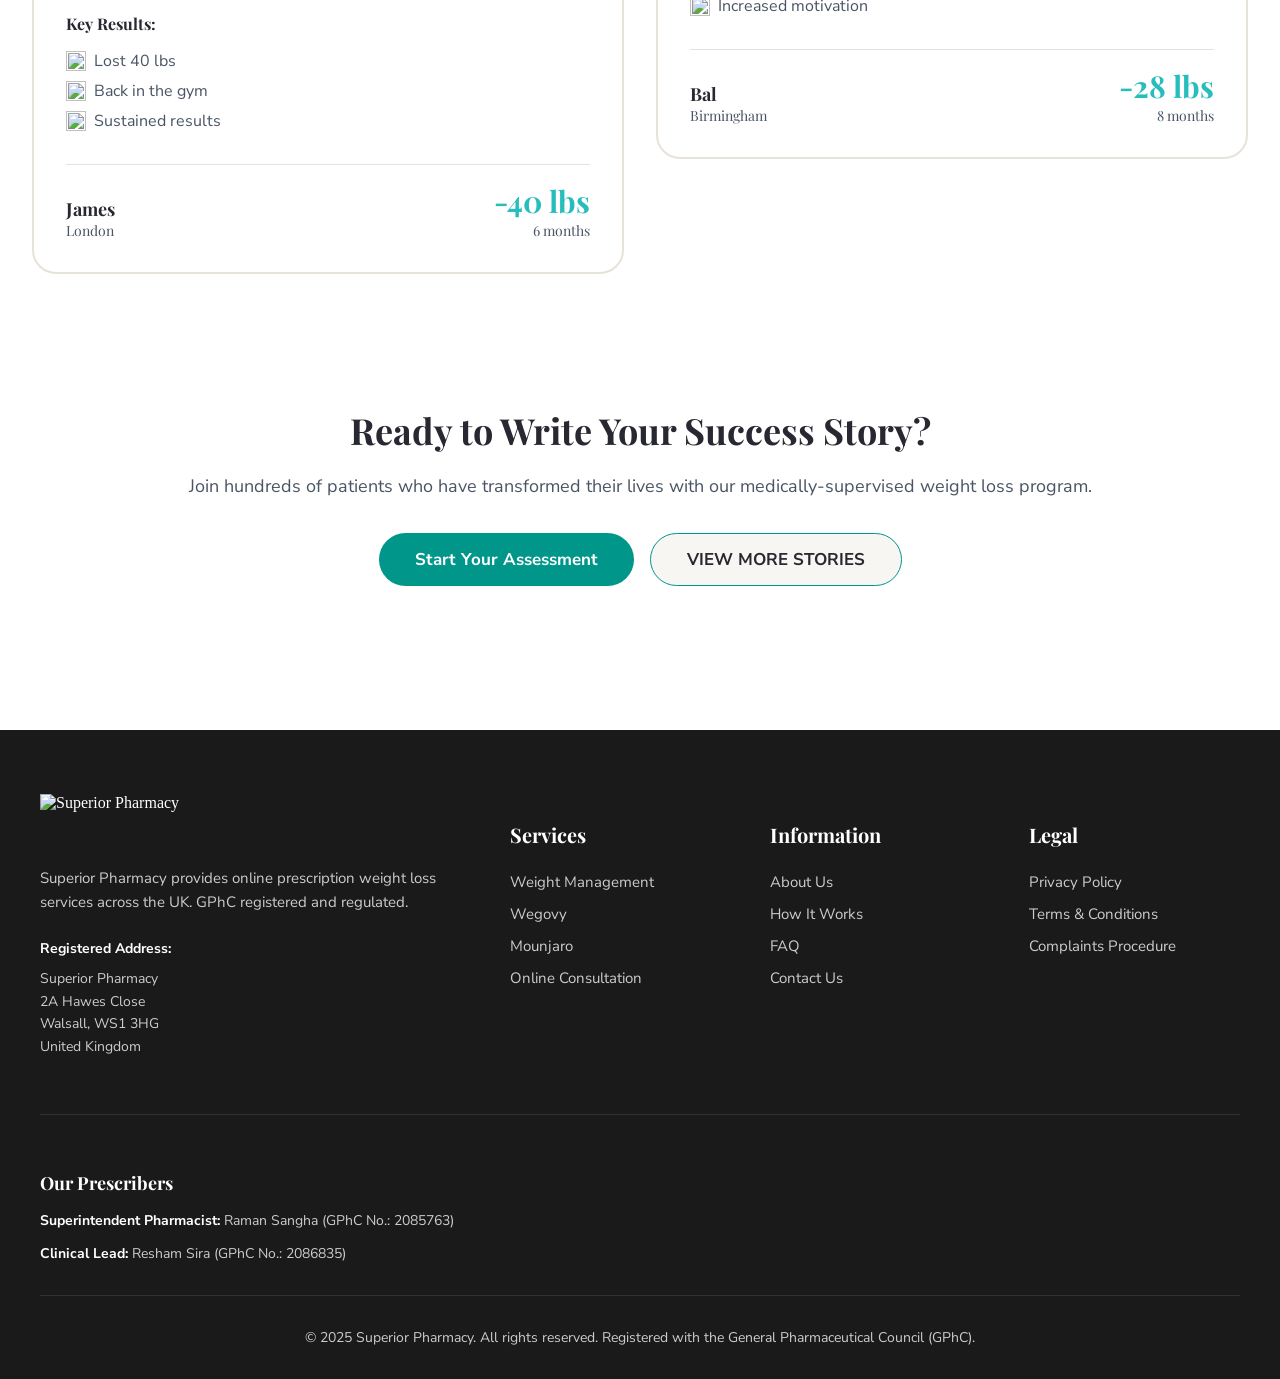
==== commit fe486165: "Initial commit from your app" ====
--- a/index.html
+++ b/index.html
@@ -337,14 +337,14 @@
               <span class="step-label">TODAY</span>
               <h3>Start Your Transformation</h3>
               <ul class="step-list">
-                <li>Personalized meal plans tailored to your lifestyle</li>
+                <li>Personalised meal plans tailored to your lifestyle</li>
                 <li>Simple habit-building techniques that stick</li>
                 <li>24/7 support from our expert community</li>
               </ul>
               <div class="step-testimonial">
                 <img src="https://c.animaapp.com/mgyq65e6VP2ypA/img/sarah-m--testimonial.png" alt="Sarah M." class="testimonial-avatar-small" />
                 <div>
-                  <p>"I never thought I could change my eating habits, but the personalized approach made it so much easier than I expected!"</p>
+                  <p>"I never thought I could change my eating habits, but the personalised approach made it so much easier than I expected!"</p>
                   <cite>— Sarah M.</cite>
                 </div>
               </div>
@@ -419,7 +419,7 @@
       <div class="section-container calculator-container">
         <div class="calculator-info">
           <h2>Calculate Your Weight Loss Journey</h2>
-          <p>Discover your personalized weight loss timeline with our medically-backed calculator. Get realistic expectations and professional guidance for sustainable results.</p>
+          <p>Discover your personalised weight loss timeline with our medically-backed calculator. Get realistic expectations and professional guidance for sustainable results.</p>
           <div class="calculator-image">
             <img src="https://c.animaapp.com/mgyq65e6VP2ypA/img/img.png" alt="Success story" />
             <div class="calculator-badge">
@@ -619,7 +619,7 @@
               </div>
               <div class="story-image after">
                 <img src="https://c.animaapp.com/mgyq65e6VP2ypA/img/20250601_111814.jpg" alt="James after weight loss" />
-                <span class="image-label after-label">After · 18 months</span>
+                <span class="image-label after-label">After · 6 months</span>
               </div>
             </div>
             <div class="story-content">
@@ -640,7 +640,7 @@
                 </div>
                 <div class="story-result">
                   <span class="result-number">-40 lbs</span>
-                  <span class="result-time">18 months</span>
+                  <span class="result-time">6 months</span>
                 </div>
               </div>
             </div>
--- a/responsive.css
+++ b/responsive.css
@@ -1633,7 +1633,7 @@
 
 .result-time {
   font-family: 'Playfair Display', serif;
-  font-size: 0.875rem;
+  font-size: 1rem;
   color: var(--text-gray);
 }
 
@@ -2625,11 +2625,11 @@
   position: absolute;
   bottom: 0.75rem;
   left: 0.75rem;
-  padding: 0.25rem 0.75rem;
-  border-radius: 0.25rem;
+  padding: 0.375rem 0.875rem;
+  border-radius: 0.375rem;
   font-family: 'Playfair Display', serif;
   font-weight: 700;
-  font-size: 0.875rem;
+  font-size: 1rem;
   color: var(--white);
 }
 
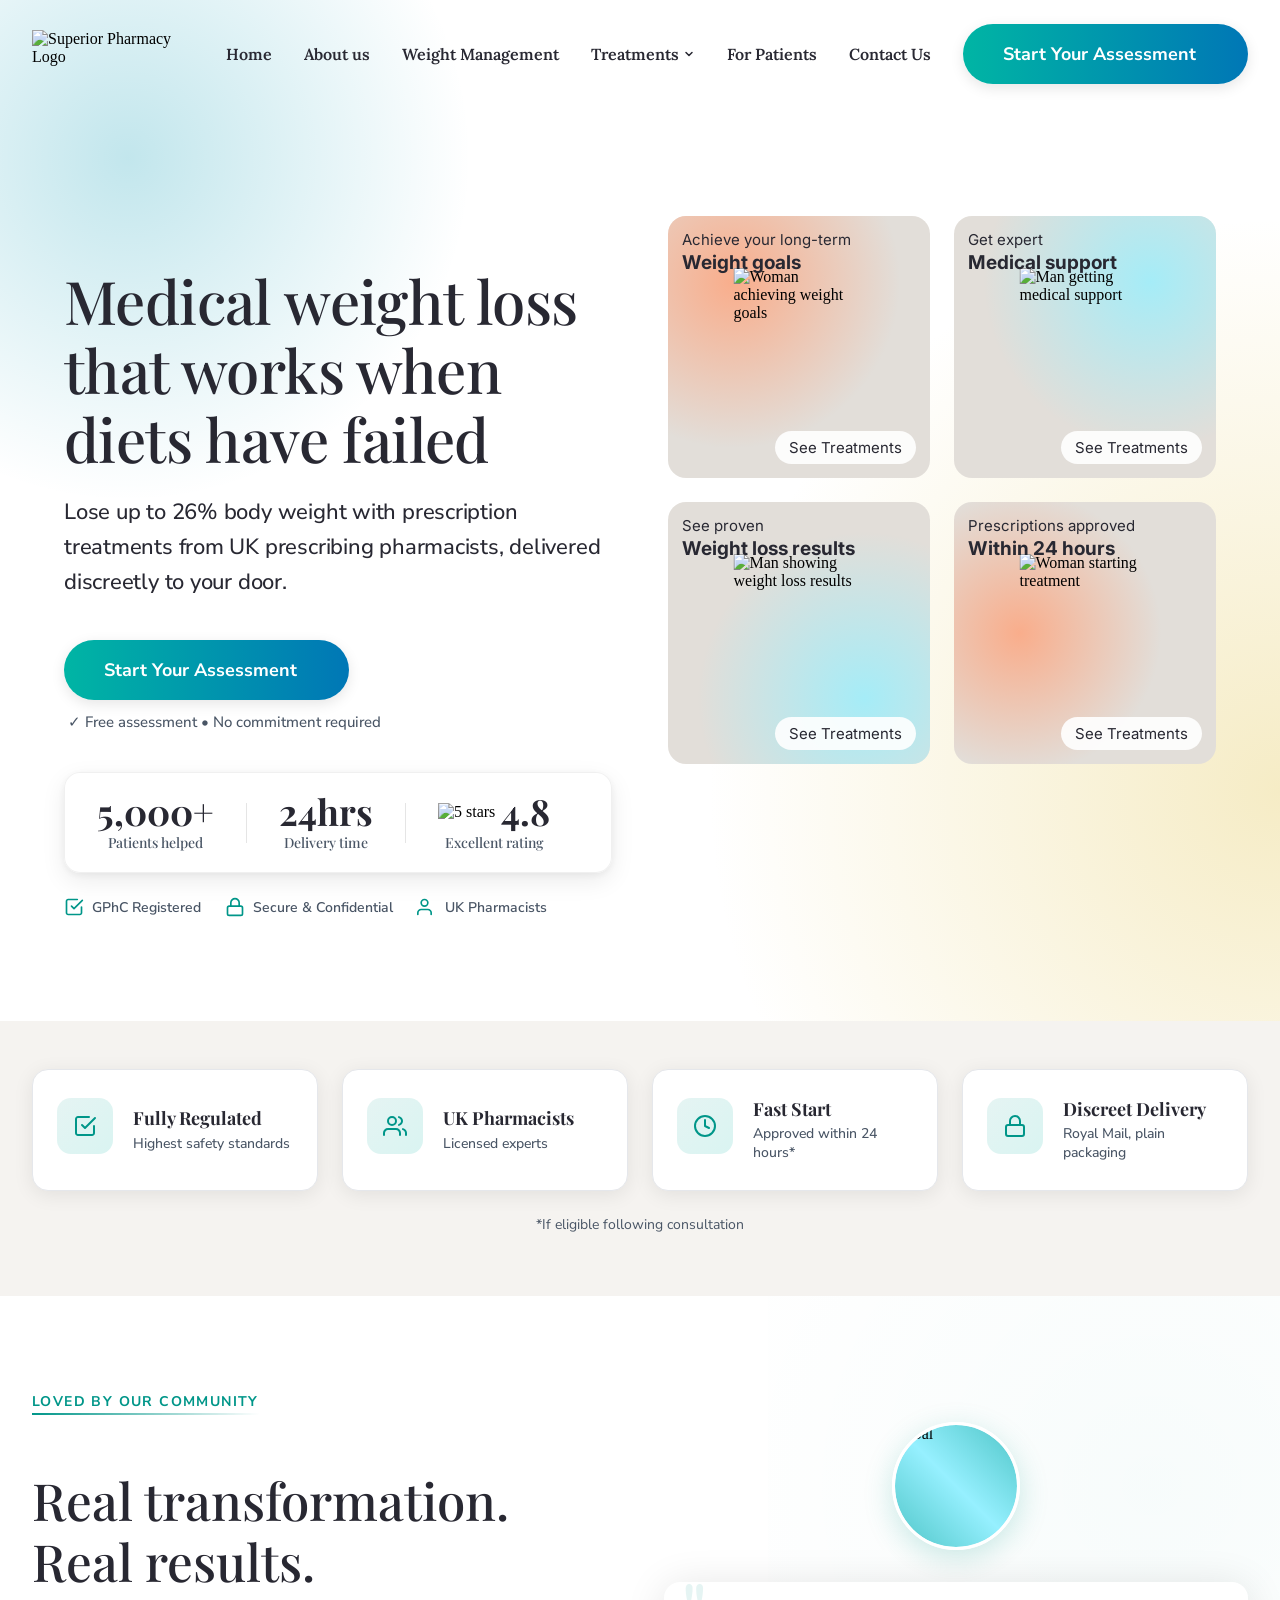
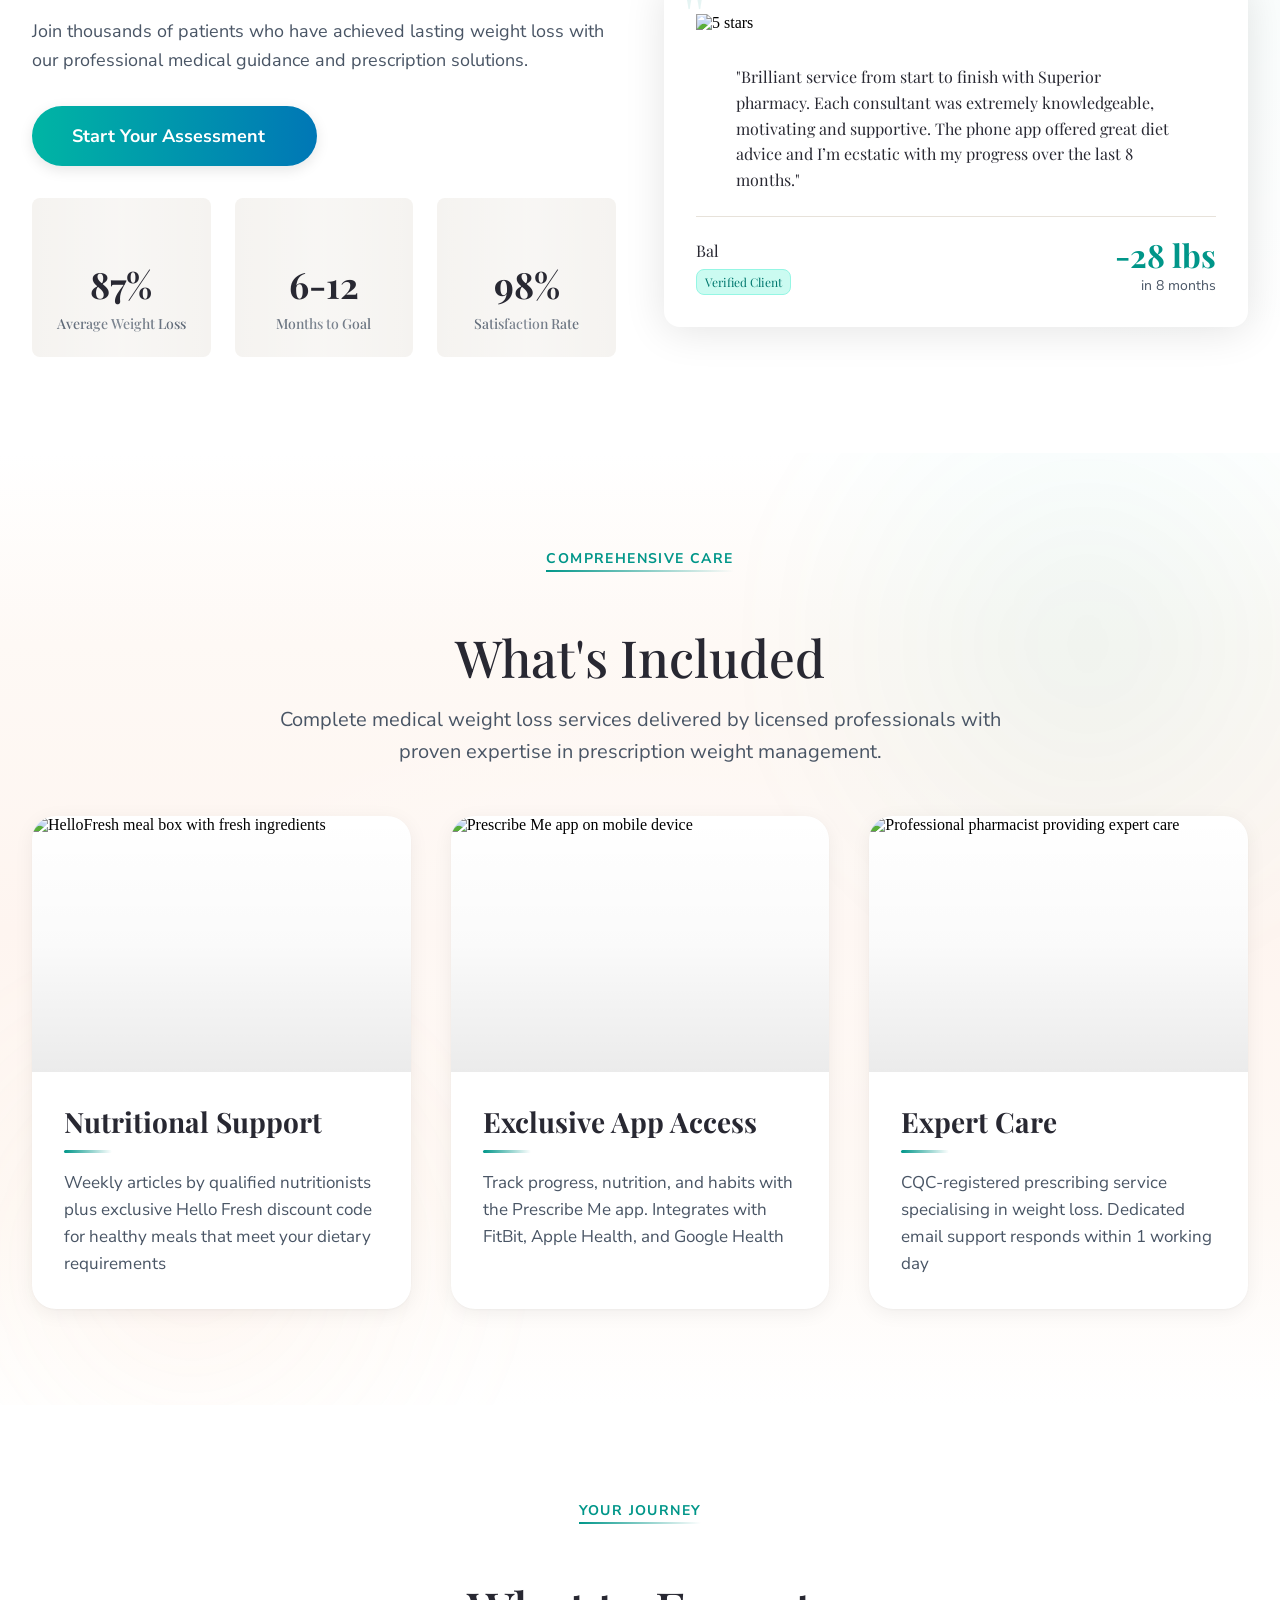
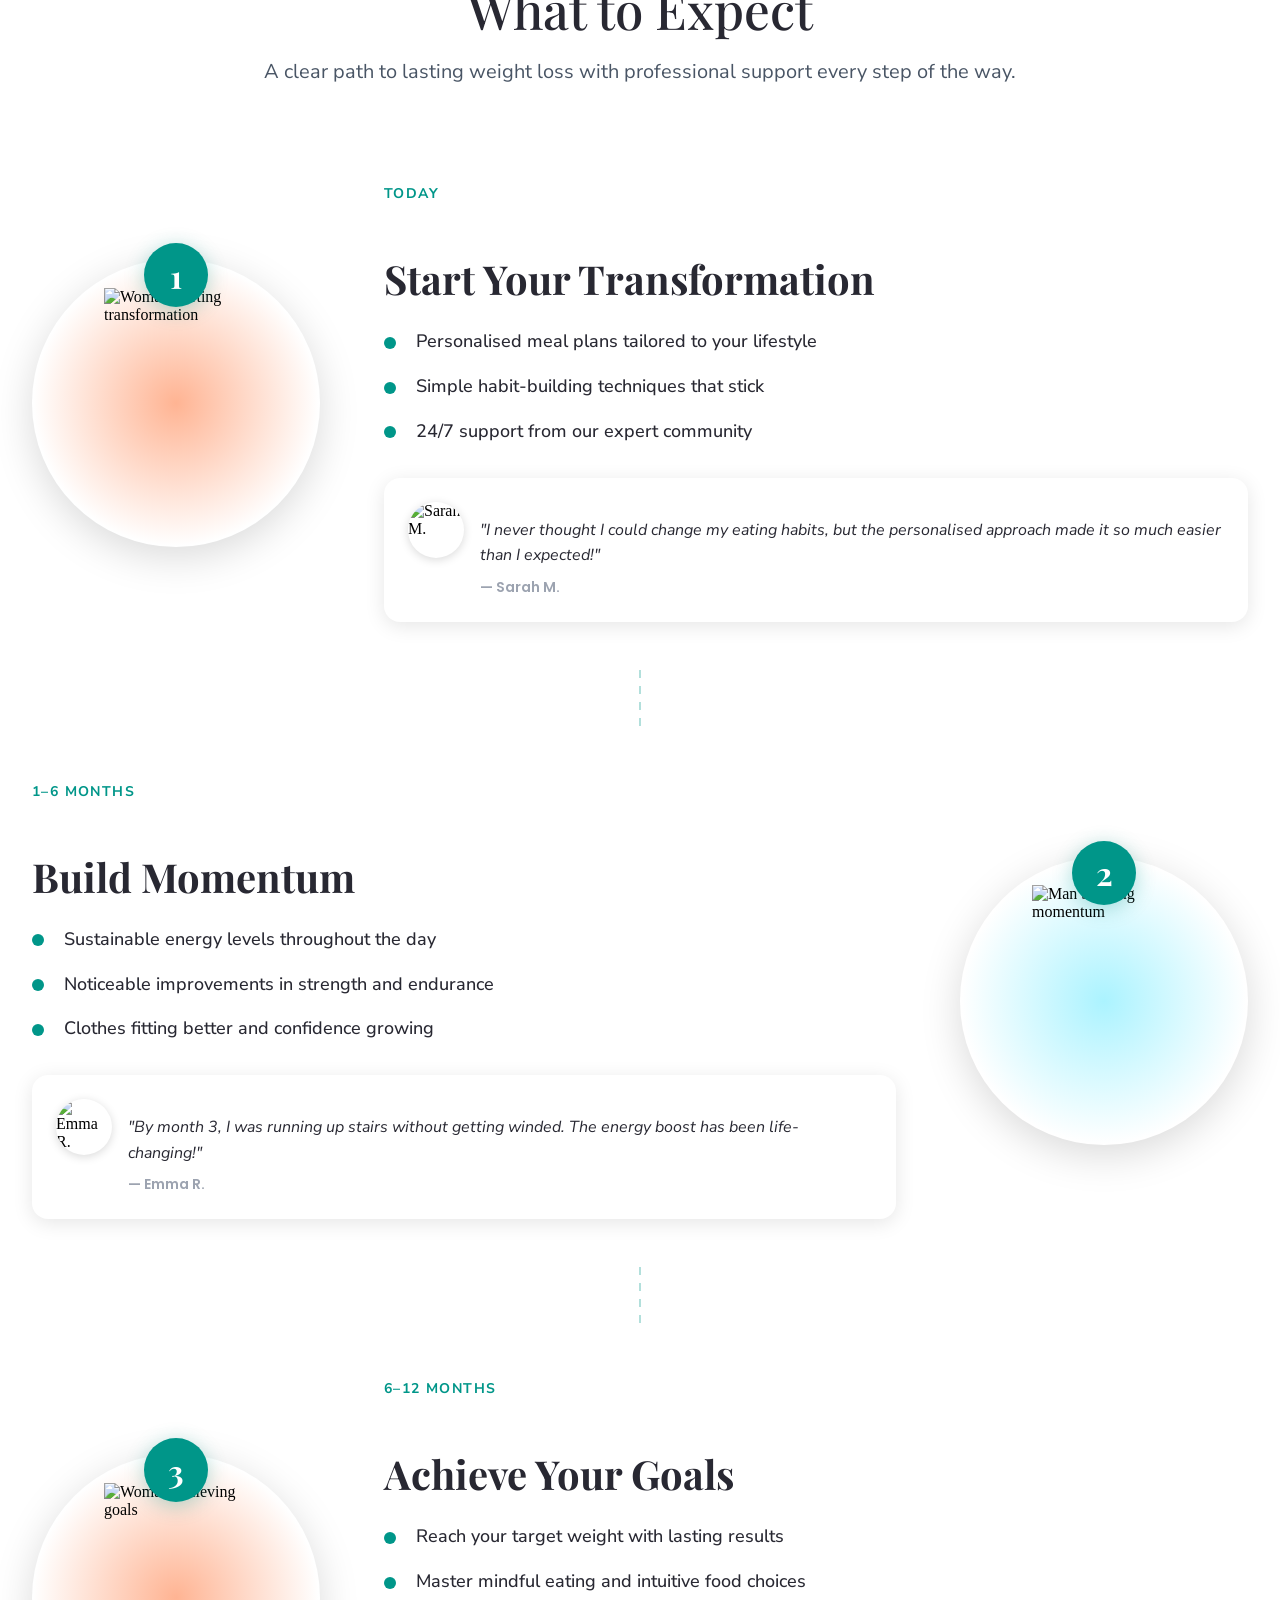
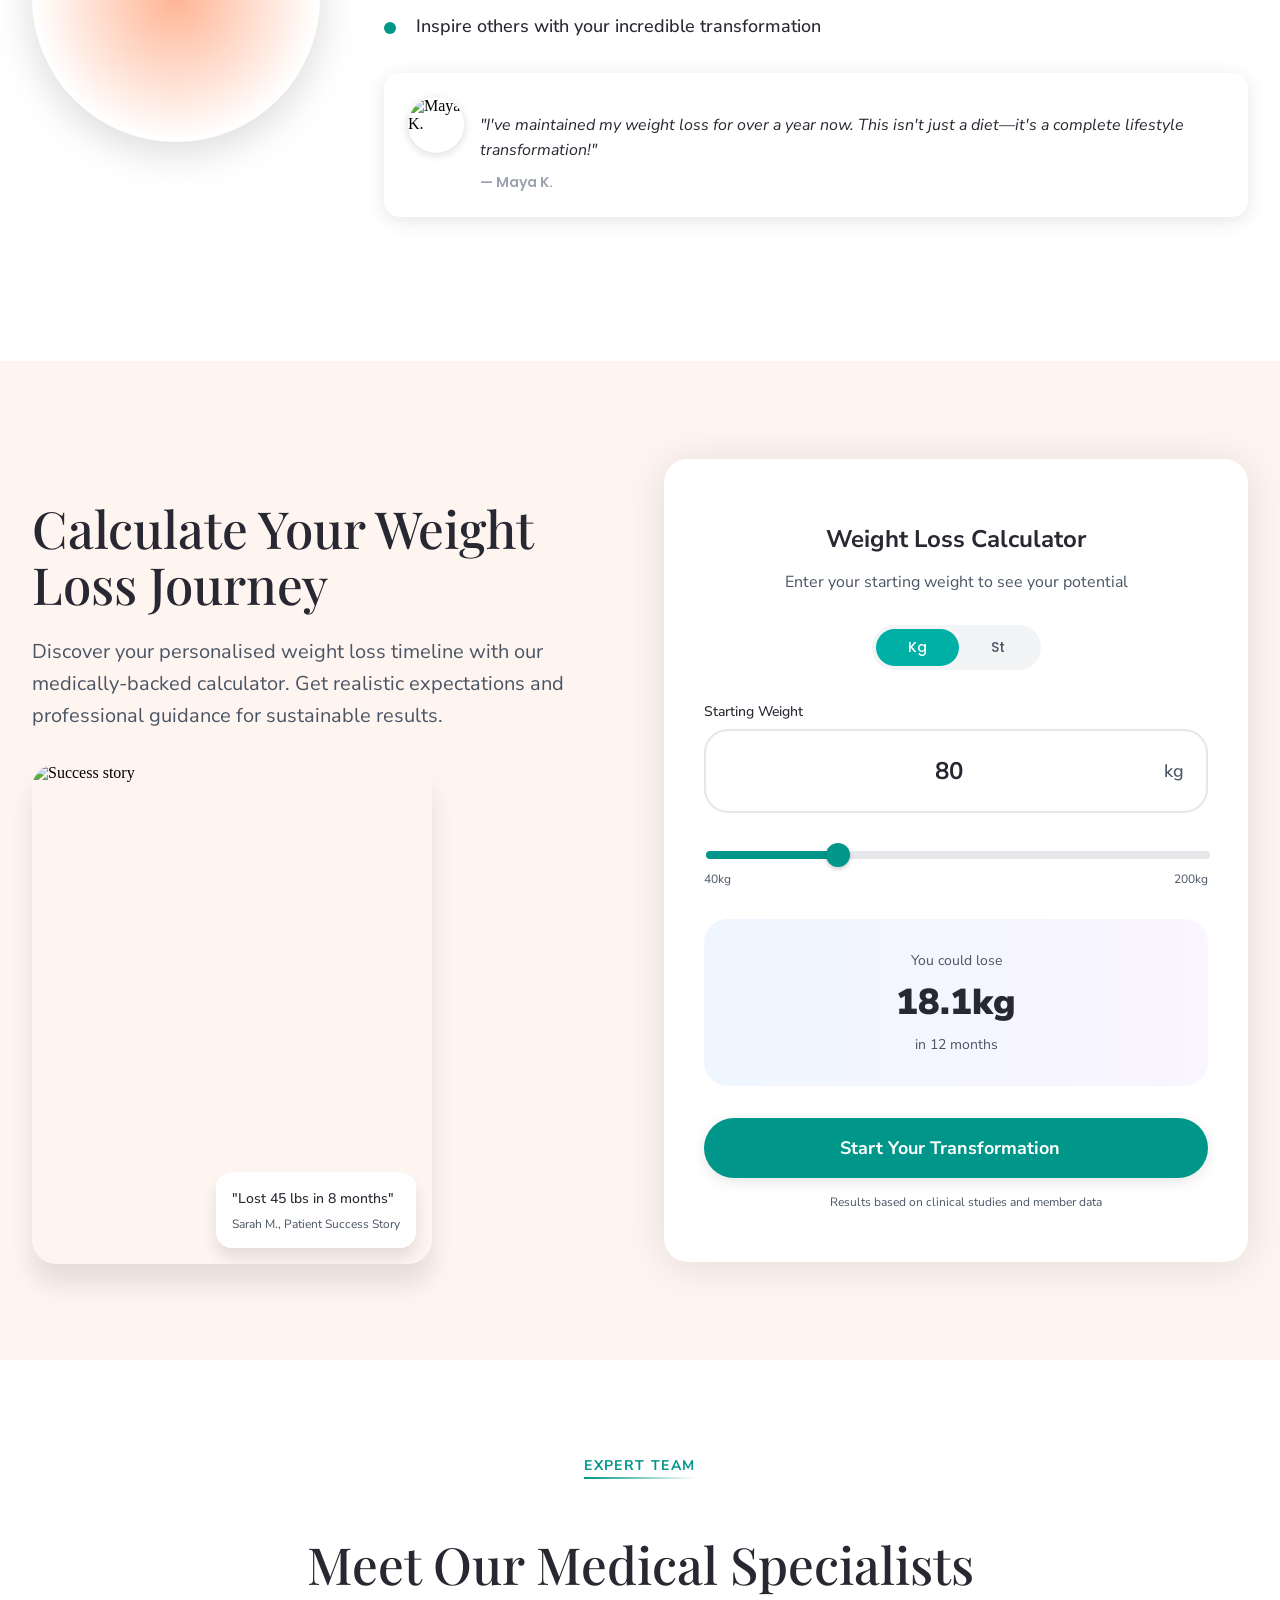
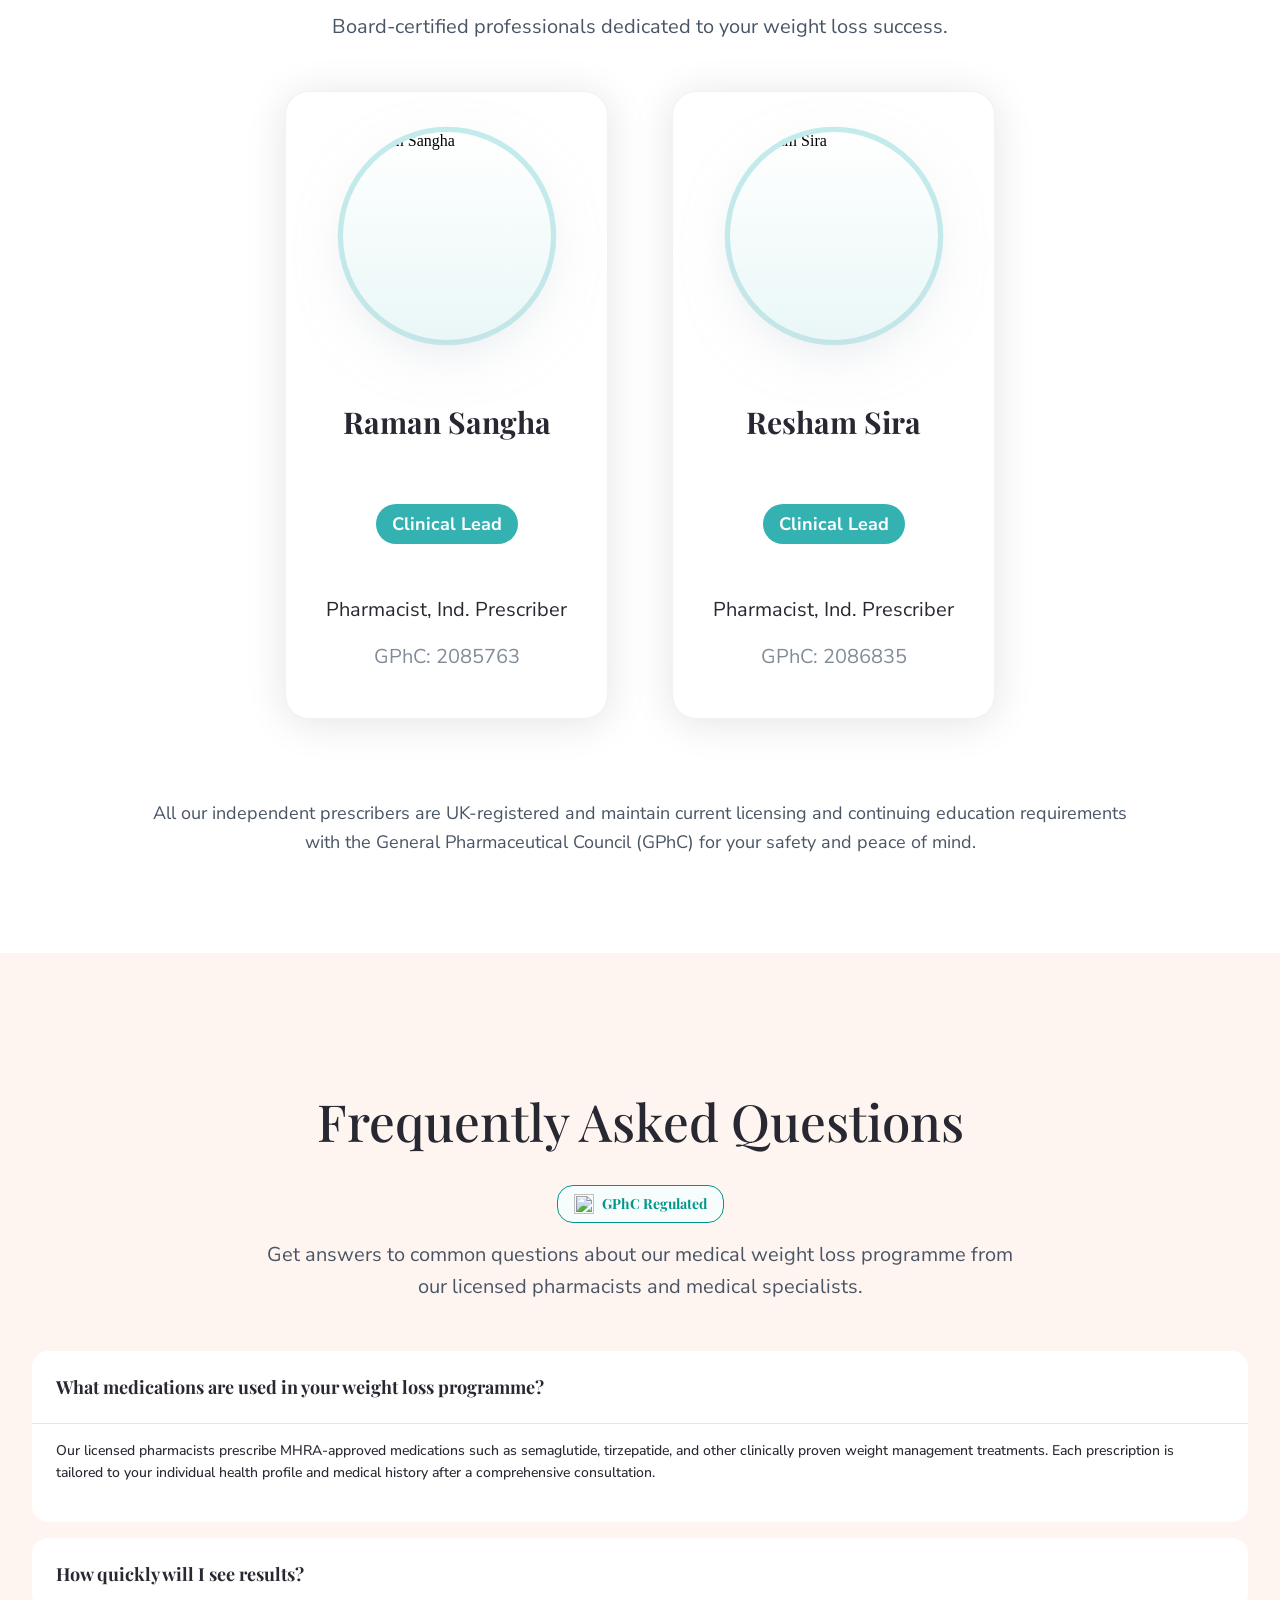
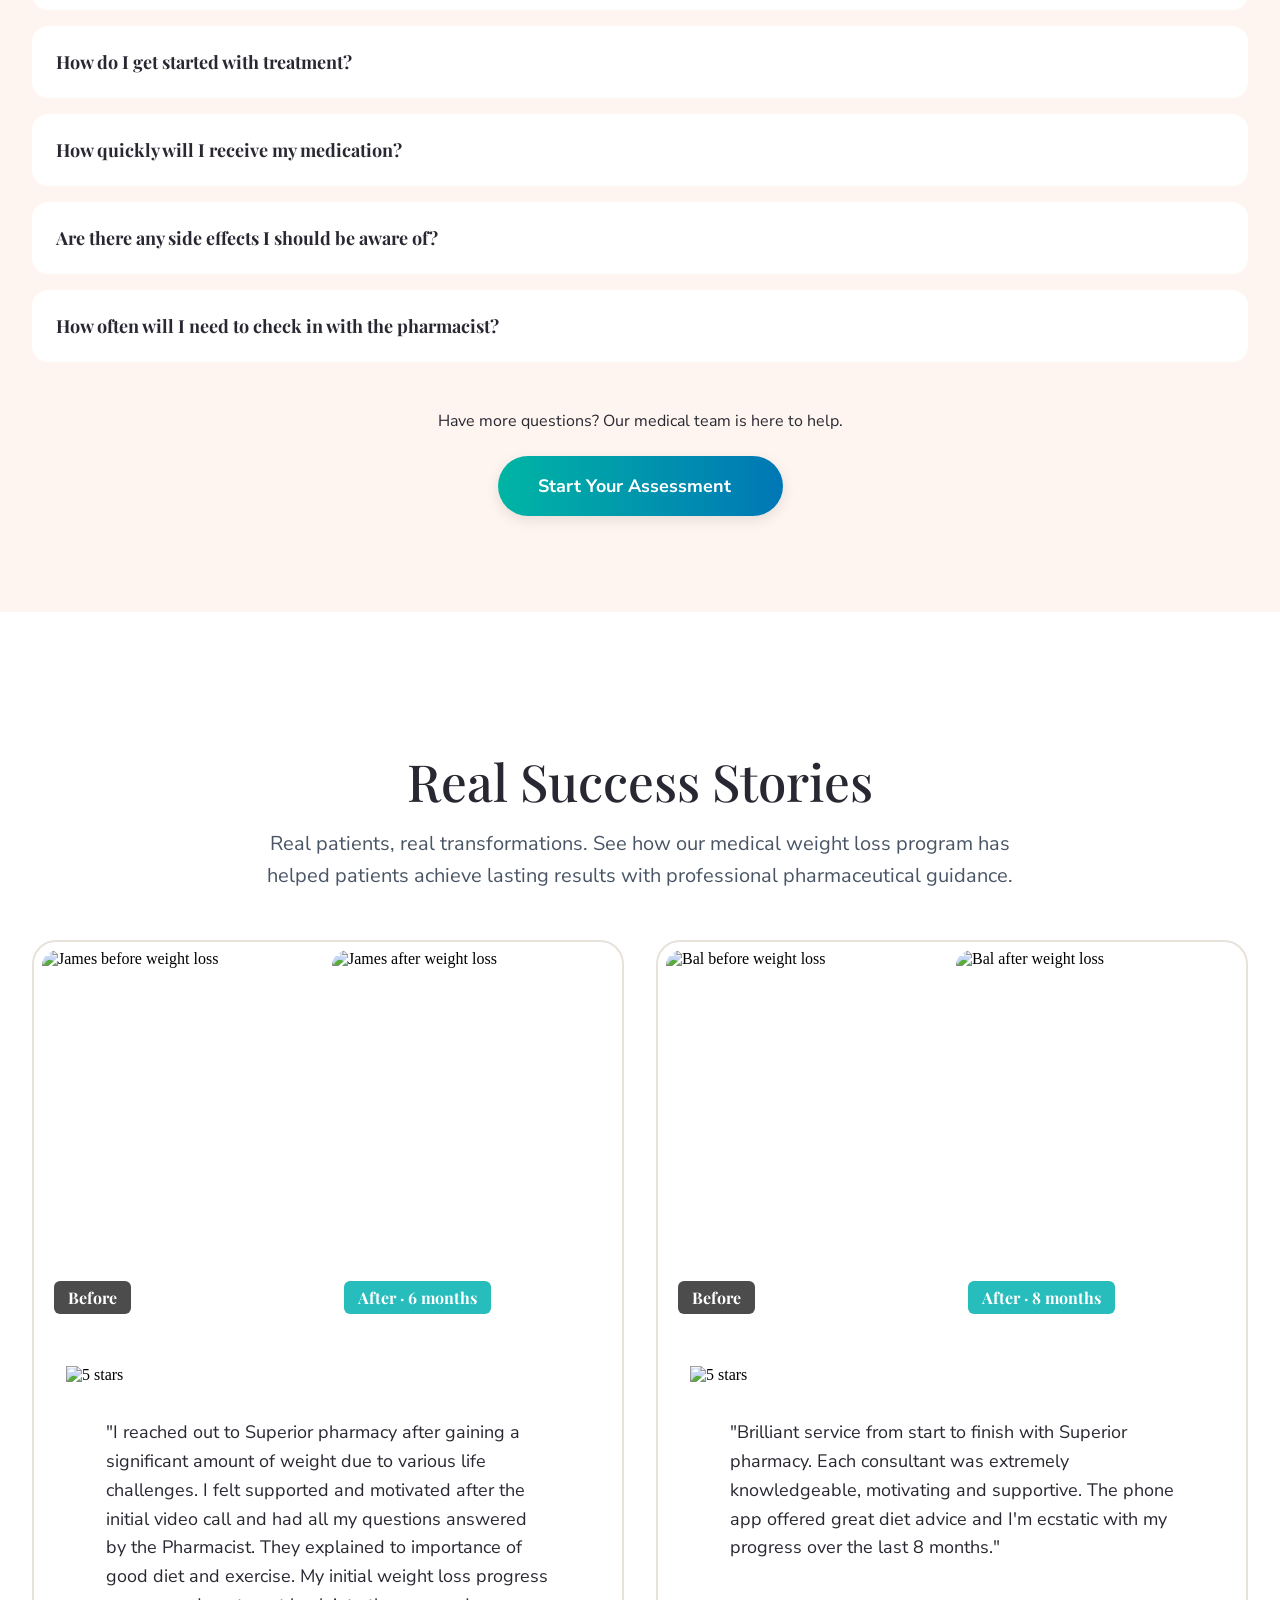
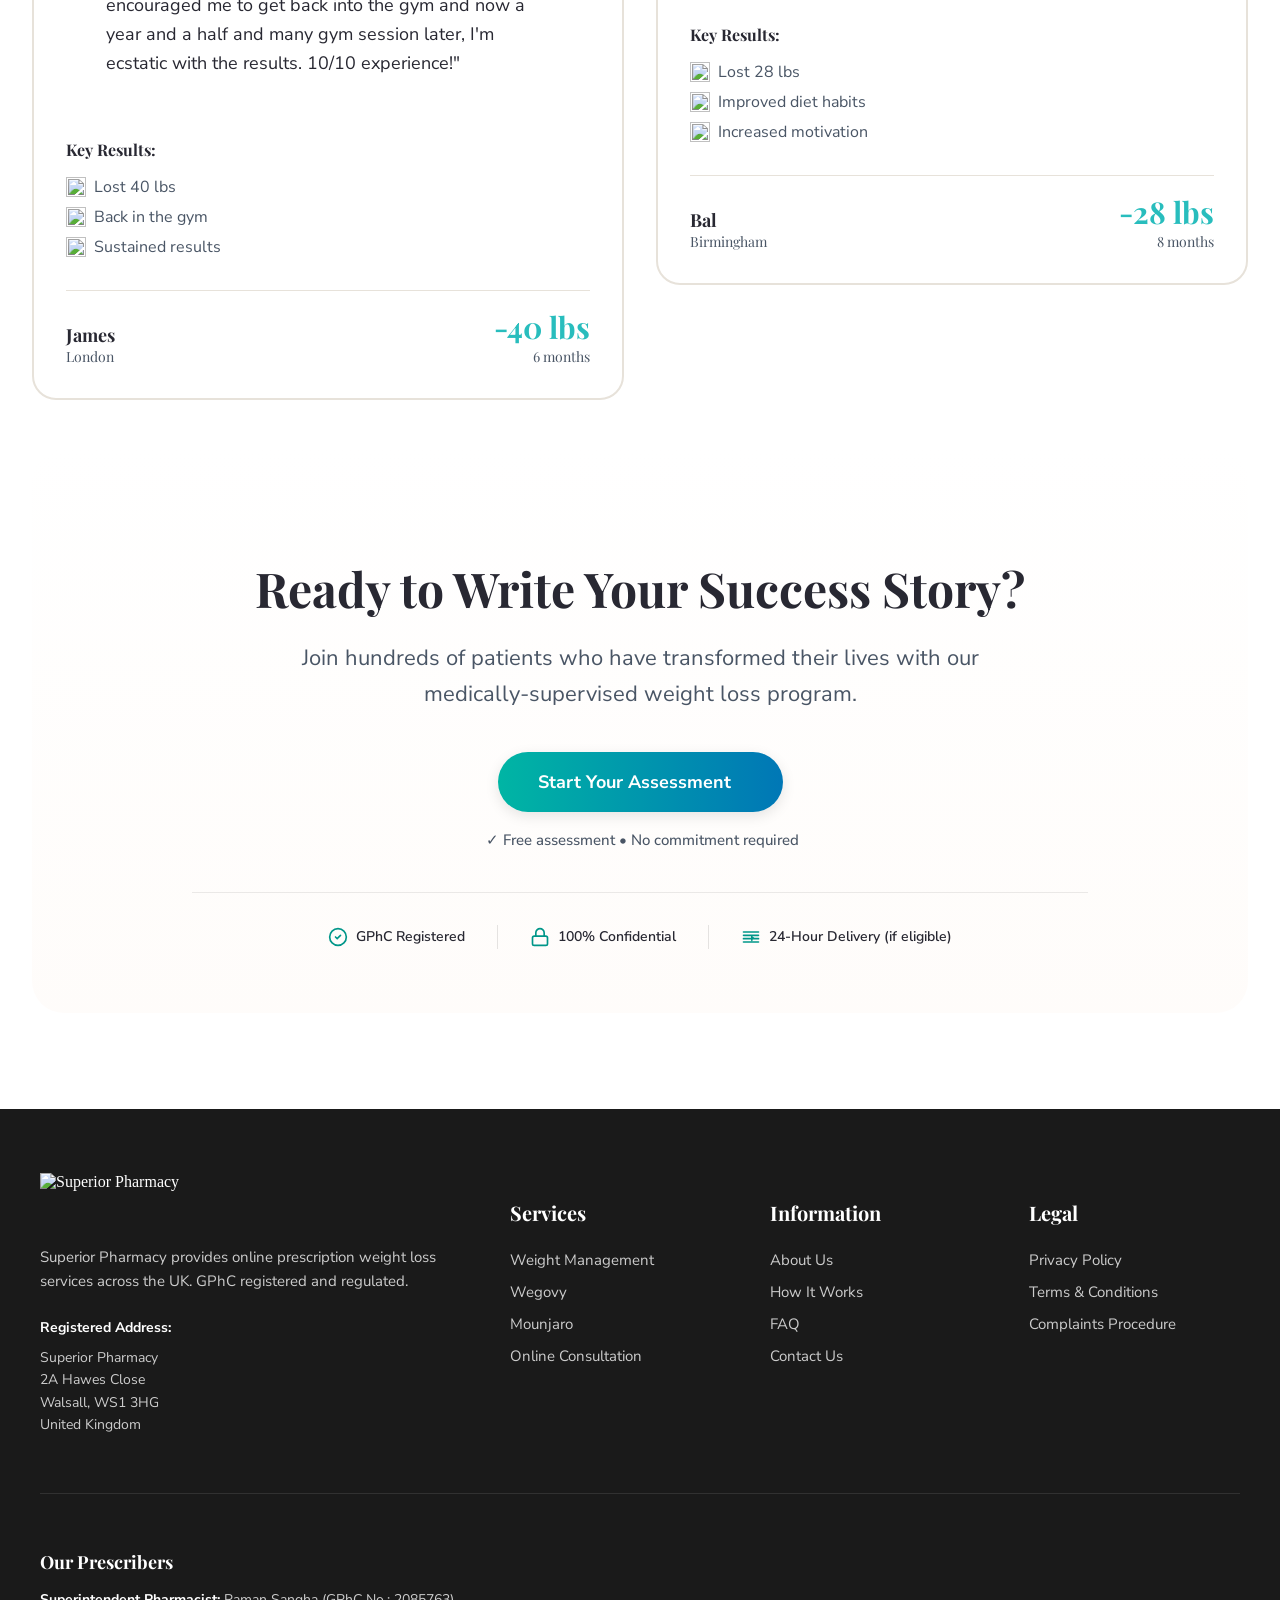
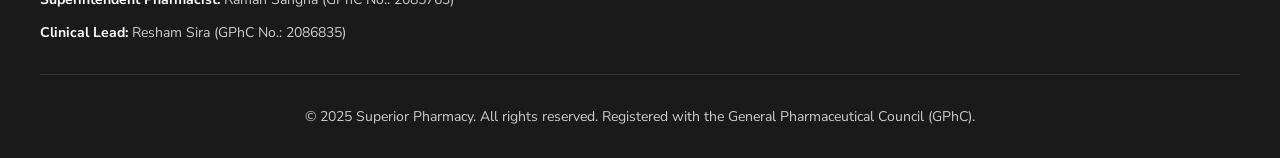
==== commit b1a2920d: "Initial commit from your app" ====
--- a/index.html
+++ b/index.html
@@ -96,22 +96,58 @@
           <p class="hero-subtitle">
             Lose up to 26% body weight with prescription treatments from UK prescribing pharmacists, delivered discreetly to your door.
           </p>
-          <button class="cta-button gradient-cta" onclick="window.location.href='https://superior-pharmacy-we-z3k8.bolt.host/'">
-            Start Your Assessment
-            <img src="https://c.animaapp.com/mgyq65e6VP2ypA/img/arrowright.svg" alt="" aria-hidden="true" />
-          </button>
-          <div class="trustpilot-inline">
-            <span class="trust-text">Excellent</span>
-            <img src="https://c.animaapp.com/mgyq65e6VP2ypA/img/link---4-0-2.svg" alt="5 stars" class="stars" />
-            <span class="trust-text">4.8 stars</span>
-            <span class="trust-reviews">• 1,247 verified reviews</span>
-          </div>
-          <div class="partner-logos">
-            <img src="https://c.animaapp.com/mgyq65e6VP2ypA/img/logo--1--1.png" alt="Partner logo 1" />
-            <div class="partner-logo-2">
-              <img src="https://c.animaapp.com/mgyq65e6VP2ypA/img/image-12-1.png" alt="Partner logo 2" />
-            </div>
-            <img src="https://c.animaapp.com/mgyq65e6VP2ypA/img/clip-path-group.png" alt="Partner logo 3" />
+          <div class="hero-cta-wrapper">
+            <button class="cta-button gradient-cta" onclick="window.location.href='https://superior-pharmacy-we-z3k8.bolt.host/'">
+              Start Your Assessment
+              <img src="https://c.animaapp.com/mgyq65e6VP2ypA/img/arrowright.svg" alt="" aria-hidden="true" />
+            </button>
+            <p class="cta-subtext">✓ Free assessment • No commitment required</p>
+          </div>
+          
+          <div class="hero-trust-section">
+            <div class="hero-trust-stats">
+              <div class="trust-stat-item">
+                <span class="stat-number">5,000+</span>
+                <span class="stat-label">Patients helped</span>
+              </div>
+              <div class="trust-stat-divider"></div>
+              <div class="trust-stat-item">
+                <span class="stat-number">24hrs</span>
+                <span class="stat-label">Delivery time</span>
+              </div>
+              <div class="trust-stat-divider"></div>
+              <div class="trust-stat-item">
+                <div class="stat-rating">
+                  <img src="https://c.animaapp.com/mgyq65e6VP2ypA/img/link---4-0-2.svg" alt="5 stars" class="mini-stars" />
+                  <span class="stat-number">4.8</span>
+                </div>
+                <span class="stat-label">Excellent rating</span>
+              </div>
+            </div>
+            
+            <div class="hero-trust-badges">
+              <div class="trust-badge-item">
+                <svg width="20" height="20" viewBox="0 0 24 24" fill="none" xmlns="http://www.w3.org/2000/svg">
+                  <path d="M9 11L12 14L22 4" stroke="currentColor" stroke-width="2" stroke-linecap="round" stroke-linejoin="round"/>
+                  <path d="M21 12V19C21 19.5304 20.7893 20.0391 20.4142 20.4142C20.0391 20.7893 19.5304 21 19 21H5C4.46957 21 3.96086 20.7893 3.58579 20.4142C3.21071 20.0391 3 19.5304 3 19V5C3 4.46957 3.21071 3.96086 3.58579 3.58579C3.96086 3.21071 4.46957 3 5 3H16" stroke="currentColor" stroke-width="2" stroke-linecap="round" stroke-linejoin="round"/>
+                </svg>
+                <span>GPhC Registered</span>
+              </div>
+              <div class="trust-badge-item">
+                <svg width="20" height="20" viewBox="0 0 24 24" fill="none" xmlns="http://www.w3.org/2000/svg">
+                  <rect x="3" y="11" width="18" height="11" rx="2" stroke="currentColor" stroke-width="2"/>
+                  <path d="M7 11V7C7 5.67392 7.52678 4.40215 8.46447 3.46447C9.40215 2.52678 10.6739 2 12 2C13.3261 2 14.5979 2.52678 15.5355 3.46447C16.4732 4.40215 17 5.67392 17 7V11" stroke="currentColor" stroke-width="2"/>
+                </svg>
+                <span>Secure & Confidential</span>
+              </div>
+              <div class="trust-badge-item">
+                <svg width="20" height="20" viewBox="0 0 24 24" fill="none" xmlns="http://www.w3.org/2000/svg">
+                  <path d="M17 21V19C17 17.9391 16.5786 16.9217 15.8284 16.1716C15.0783 15.4214 14.0609 15 13 15H5C3.93913 15 2.92172 15.4214 2.17157 16.1716C1.42143 16.9217 1 17.9391 1 19V21" stroke="currentColor" stroke-width="2" stroke-linecap="round" stroke-linejoin="round"/>
+                  <circle cx="9" cy="7" r="4" stroke="currentColor" stroke-width="2"/>
+                </svg>
+                <span>UK Pharmacists</span>
+              </div>
+            </div>
           </div>
         </div>
         
@@ -224,8 +260,11 @@
           <div class="testimonial-text">
             <span class="section-label">LOVED BY OUR COMMUNITY</span>
             <h2>Real transformation.<br />Real results.</h2>
-            <p>Join thousands of patients who have achieved lasting weight loss with our professional medical guidance and prescription solutionss.</p>
-            <button class="cta-button primary-cta" onclick="window.location.href='https://superior-pharmacy-we-z3k8.bolt.host/'">Start Your Assessment</button>
+            <p>Join thousands of patients who have achieved lasting weight loss with our professional medical guidance and prescription solutions.</p>
+            <button class="cta-button gradient-cta" onclick="window.location.href='https://superior-pharmacy-we-z3k8.bolt.host/'">
+              Start Your Assessment
+              <img src="https://c.animaapp.com/mgyq65e6VP2ypA/img/arrowright.svg" alt="" aria-hidden="true" />
+            </button>
             <div class="stats-grid">
               <div class="stat-card">
                 <img src="https://c.animaapp.com/mgyq65e6VP2ypA/img/container-2.svg" alt="" aria-hidden="true" />
@@ -594,10 +633,10 @@
         
         <div class="faq-cta">
           <p>Have more questions? Our medical team is here to help.</p>
-          <div class="button-group">
-            <button class="cta-button primary-cta" onclick="window.location.href='https://superior-pharmacy-we-z3k8.bolt.host/'">Schedule Consultation</button>
-            <button class="cta-button secondary-cta" onclick="window.location.href='https://superior-pharmacy-we-z3k8.bolt.host/'">Contact Our Team</button>
-          </div>
+          <button class="cta-button gradient-cta" onclick="window.location.href='https://superior-pharmacy-we-z3k8.bolt.host/'">
+            Start Your Assessment
+            <img src="https://c.animaapp.com/mgyq65e6VP2ypA/img/arrowright.svg" alt="" aria-hidden="true" />
+          </button>
         </div>
       </div>
     </section>
@@ -614,11 +653,11 @@
           <article class="story-card">
             <div class="story-images">
               <div class="story-image before">
-                <img src="https://c.animaapp.com/mgyq65e6VP2ypA/img/20221004_210609.jpg" alt="James before weight loss" />
+                <img src="https://c.animaapp.com/mgyq65e6VP2ypA/img/untitled-design-2025-11-11t134650-301.png" alt="James before weight loss" />
                 <span class="image-label before-label">Before</span>
               </div>
               <div class="story-image after">
-                <img src="https://c.animaapp.com/mgyq65e6VP2ypA/img/20250601_111814.jpg" alt="James after weight loss" />
+                <img src="https://c.animaapp.com/mgyq65e6VP2ypA/img/untitled-design-2025-11-11t134442-174.png" alt="James after weight loss" />
                 <span class="image-label after-label">After · 6 months</span>
               </div>
             </div>
@@ -685,9 +724,37 @@
         <div class="stories-cta">
           <h3>Ready to Write Your Success Story?</h3>
           <p>Join hundreds of patients who have transformed their lives with our medically-supervised weight loss program.</p>
-          <div class="button-group">
-            <button class="cta-button primary-cta" onclick="window.location.href='https://superior-pharmacy-we-z3k8.bolt.host/'">Start Your Assessment</button>
-            <button class="cta-button secondary-cta" onclick="window.location.href='https://superior-pharmacy-we-z3k8.bolt.host/'">VIEW MORE STORIES</button>
+          
+          <button class="cta-button gradient-cta" onclick="window.location.href='https://superior-pharmacy-we-z3k8.bolt.host/'">
+            Start Your Assessment
+            <img src="https://c.animaapp.com/mgyq65e6VP2ypA/img/arrowright.svg" alt="" aria-hidden="true" />
+          </button>
+          
+          <p class="cta-subtext">✓ Free assessment • No commitment required</p>
+          
+          <div class="stories-trust-badges">
+            <div class="stories-trust-item">
+              <svg width="20" height="20" viewBox="0 0 24 24" fill="none" xmlns="http://www.w3.org/2000/svg">
+                <circle cx="12" cy="12" r="10" stroke="currentColor" stroke-width="2"/>
+                <path d="M9 12L11 14L15 10" stroke="currentColor" stroke-width="2" stroke-linecap="round"/>
+              </svg>
+              <span>GPhC Registered</span>
+            </div>
+            <div class="stories-trust-divider"></div>
+            <div class="stories-trust-item">
+              <svg width="20" height="20" viewBox="0 0 24 24" fill="none" xmlns="http://www.w3.org/2000/svg">
+                <rect x="3" y="11" width="18" height="11" rx="2" stroke="currentColor" stroke-width="2"/>
+                <path d="M7 11V7C7 5.67392 7.52678 4.40215 8.46447 3.46447C9.40215 2.52678 10.6739 2 12 2C13.3261 2 14.5979 2.52678 15.5355 3.46447C16.4732 4.40215 17 5.67392 17 7V11" stroke="currentColor" stroke-width="2"/>
+              </svg>
+              <span>100% Confidential</span>
+            </div>
+            <div class="stories-trust-divider"></div>
+            <div class="stories-trust-item">
+              <svg width="20" height="20" viewBox="0 0 24 24" fill="none" xmlns="http://www.w3.org/2000/svg">
+                <path d="M13 16V12L16 14M21 10H3M21 6H3M21 14H3M21 18H3" stroke="currentColor" stroke-width="2" stroke-linecap="round"/>
+              </svg>
+              <span>24-Hour Delivery (if eligible)</span>
+            </div>
           </div>
         </div>
       </div>
--- a/responsive.css
+++ b/responsive.css
@@ -421,28 +421,30 @@
 
 .hero-subtitle {
   font-family: 'Nunito Sans', sans-serif;
-  font-size: clamp(1rem, 2vw, 1.25rem); /* Reduced font size for better hierarchy */
-  line-height: 1.5; /* Adjusted line-height for elegance */
-  color: #495565; /* Softer color for less visual dominance */
-  margin-bottom: 1.75rem; /* Slightly reduced margin */
-  font-weight: 400; /* Lighter font weight */
-  letter-spacing: 0; /* Reset letter spacing for a cleaner look */
+  font-size: clamp(1.125rem, 2vw, 1.375rem);
+  line-height: 1.6;
+  color: #282832;
+  margin-bottom: 2.5rem;
+  font-weight: 500;
+  letter-spacing: -0.01em;
+  max-width: 38rem;
 }
 
 .cta-button {
   display: inline-flex;
   align-items: center;
   justify-content: center;
-  gap: 0.625rem; /* Slightly increased gap */
-  padding: 0.875rem 2.25rem; /* Slightly increased padding for more presence */
+  gap: 0.75rem;
+  padding: 1.125rem 2.5rem;
   border: none;
   border-radius: var(--radius-full);
   font-family: 'Nunito Sans', sans-serif;
   font-weight: 700;
-  font-size: 1.0625rem; /* Slightly increased font size */
+  font-size: 1.125rem;
   cursor: pointer;
   transition: all 0.3s;
   white-space: nowrap;
+  box-shadow: 0 4px 14px rgba(0, 0, 0, 0.1);
 }
 
 .primary-cta {
@@ -457,6 +459,14 @@
   box-shadow: 0 4px 12px rgba(0, 150, 137, 0.3);
 }
 
+.hero-cta-wrapper {
+  display: flex;
+  flex-direction: column;
+  align-items: flex-start;
+  gap: 0.75rem;
+  margin-bottom: 2.5rem;
+}
+
 .gradient-cta {
   background: linear-gradient(90deg, #00b5a4 0%, #0077b6 100%);
   color: var(--white);
@@ -465,7 +475,16 @@
 .gradient-cta:hover,
 .gradient-cta:focus {
   transform: translateY(-2px);
-  box-shadow: 0 4px 12px rgba(0, 119, 182, 0.3);
+  box-shadow: 0 8px 20px rgba(0, 119, 182, 0.35);
+}
+
+.cta-subtext {
+  font-family: 'Nunito Sans', sans-serif;
+  font-size: 0.9375rem;
+  color: #495565;
+  font-weight: 500;
+  margin: 0;
+  padding-left: 0.25rem;
 }
 
 /* Navigation CTA - Use gradient style */
@@ -499,97 +518,89 @@
   width: 100%;
 }
 
-.trustpilot-inline {
-  display: inline-flex;
+/* Hero Trust Section */
+.hero-trust-section {
+  display: flex;
+  flex-direction: column;
+  gap: 1.5rem;
+}
+
+.hero-trust-stats {
+  display: flex;
   align-items: center;
-  gap: 0.75rem;
-  padding: 0.875rem 1.5rem; /* Reduced padding for a more compact look */
-  background: linear-gradient(135deg, #ffffff 0%, #fafafa 100%);
-  border-radius: 1.5rem; /* Adjusted border-radius */
+  gap: 2rem;
+  padding: 1.25rem 2rem;
+  background: rgba(255, 255, 255, 0.95);
+  backdrop-filter: blur(10px);
+  border-radius: 1rem;
   box-shadow: 
-    0 2px 6px rgba(0, 0, 0, 0.05),
-    0 6px 18px rgba(0, 0, 0, 0.07),
-    inset 0 1px 0 rgba(255, 255, 255, 0.8);
-  margin: 1.25rem 0 0.875rem; /* Adjusted margin for tighter grouping */
-  border: 1px solid rgba(0, 0, 0, 0.05); /* Lighter border */
-  position: relative;
-  overflow: hidden;
-  transition: all 0.3s ease;
-}
-
-.trustpilot-inline:hover {
-  transform: translateY(-2px);
-  box-shadow: 
-    0 4px 10px rgba(0, 0, 0, 0.07),
-    0 10px 28px rgba(0, 0, 0, 0.09),
-    inset 0 1px 0 rgba(255, 255, 255, 0.8);
-}
-
-.trustpilot-inline::before {
-  content: '';
-  position: absolute;
-  top: 0;
-  left: 0;
-  right: 0;
-  height: 1px; /* Much thinner line */
-  background: linear-gradient(90deg, 
-    transparent 0%, 
-    rgba(0, 150, 137, 0.15) 20%, /* Softer, more translucent color */
-    rgba(0, 150, 137, 0.25) 50%, /* Softer, more translucent color */
-    rgba(0, 150, 137, 0.15) 80%, 
-    transparent 100%
-  );
-  transition: all 0.3s ease;
-}
-
-.trustpilot-inline:hover::before {
-  height: 1.5px; /* Subtle height increase on hover */
-  background: linear-gradient(90deg, 
-    transparent 0%, 
-    rgba(0, 150, 137, 0.3) 20%, 
-    rgba(0, 150, 137, 0.5) 50%, 
-    rgba(0, 150, 137, 0.3) 80%, 
-    transparent 100%
-  );
-}
-
-.trust-text {
-  font-family: 'Nunito Sans', sans-serif;
-  font-weight: 700; /* Slightly less bold */
-  color: var(--text-dark);
-  font-size: 0.9375rem; /* Reduced font size */
-  letter-spacing: -0.01em;
-}
-
-.trust-reviews {
-  font-family: 'Nunito Sans', sans-serif;
-  color: var(--text-dark);
-  font-weight: 600; /* Slightly less bold */
-  font-size: 0.9375rem; /* Reduced font size */
-  letter-spacing: -0.01em;
-}
-
-.stars {
-  height: 1.375rem; /* Reduced star size */
+    0 2px 8px rgba(0, 0, 0, 0.06),
+    0 8px 24px rgba(0, 0, 0, 0.08);
+  border: 1px solid rgba(0, 0, 0, 0.06);
+}
+
+.trust-stat-item {
+  display: flex;
+  flex-direction: column;
+  gap: 0.25rem;
+}
+
+.stat-number {
+  font-family: 'Playfair Display', serif;
+  font-weight: 700;
+  font-size: 1.5rem;
+  color: var(--text-dark);
+  line-height: 1;
+}
+
+.stat-label {
+  font-family: 'Nunito Sans', sans-serif;
+  font-size: 0.8125rem;
+  color: #495565;
+  font-weight: 500;
+}
+
+.stat-rating {
+  display: flex;
+  align-items: center;
+  gap: 0.375rem;
+}
+
+.mini-stars {
+  height: 1rem;
   width: auto;
+}
+
+.trust-stat-divider {
+  width: 1px;
+  height: 2.5rem;
+  background: rgba(0, 0, 0, 0.1);
+}
+
+.hero-trust-badges {
+  display: flex;
+  align-items: center;
+  gap: 1.5rem;
+  flex-wrap: wrap;
+}
+
+.trust-badge-item {
+  display: flex;
+  align-items: center;
+  gap: 0.5rem;
+  font-family: 'Nunito Sans', sans-serif;
+  font-size: 0.875rem;
+  font-weight: 600;
+  color: #495565;
+}
+
+.trust-badge-item svg {
+  width: 1.25rem;
+  height: 1.25rem;
+  color: var(--primary-teal);
   flex-shrink: 0;
 }
 
-.partner-logos {
-  display: flex;
-  align-items: center;
-  gap: 1.25rem; /* Slightly reduced gap */
-  flex-wrap: wrap;
-  margin-top: 0.75rem; /* Adjusted margin-top for tighter grouping */
-  justify-content: flex-start;
-}
-
-.partner-logos img {
-  height: 2.25rem; /* Slightly reduced height for better balance */
-  width: auto;
-  object-fit: contain;
-  opacity: 0.9; /* Slightly increased opacity */
-}
 
 /* Hero Cards */
 .hero-cards {
@@ -644,7 +655,7 @@
 
 .card-text {
   position: absolute;
-  top: 1rem; /* Increased top padding to prevent overlap */
+  top: 0.875rem;
   left: 0.875rem;
   right: 0.875rem;
   display: flex;
@@ -656,7 +667,7 @@
 
 .card-subtitle {
   font-family: 'Inter', sans-serif;
-  font-size: clamp(0.6875rem, 1.6vw, 0.9375rem); /* Slightly increased font size */
+  font-size: clamp(0.6875rem, 1.6vw, 0.9375rem);
   color: var(--text-dark);
   line-height: 1.3;
 }
@@ -664,7 +675,7 @@
 .card-title {
   font-family: 'Inter', sans-serif;
   font-weight: 700;
-  font-size: clamp(0.8125rem, 2.1vw, 1.1875rem); /* Slightly increased font size */
+  font-size: clamp(0.8125rem, 2.1vw, 1.1875rem);
   color: var(--text-dark);
   line-height: 1.2;
 }
@@ -2569,11 +2580,8 @@
   margin-bottom: 1.5rem;
 }
 
-.button-group {
-  display: flex;
-  flex-wrap: wrap;
-  justify-content: center;
-  gap: 1rem;
+.faq-cta .cta-button {
+  display: inline-flex;
 }
 
 /* ===================================
@@ -2740,23 +2748,79 @@
 
 .stories-cta {
   text-align: center;
-  padding: 3rem 2rem;
+  padding: 4rem 2rem;
+  background: linear-gradient(180deg, rgba(255, 255, 255, 0) 0%, rgba(254, 249, 245, 0.5) 100%);
+  border-radius: 2rem;
+  margin-top: 3rem;
 }
 
 .stories-cta h3 {
   font-family: 'Playfair Display', serif;
   font-weight: 700;
-  font-size: 2.25rem;
-  color: var(--text-dark);
-  margin-bottom: 1rem;
+  font-size: 3rem;
+  color: var(--text-dark);
+  margin-bottom: 1.5rem;
+  line-height: 1.2;
 }
 
 .stories-cta p {
   font-family: 'Nunito Sans', sans-serif;
-  font-size: 1.125rem;
+  font-size: 1.375rem;
   line-height: 1.6;
   color: var(--text-gray);
-  margin-bottom: 2rem;
+  margin-bottom: 2.5rem;
+  max-width: 48rem;
+  margin-left: auto;
+  margin-right: auto;
+}
+
+.stories-cta .gradient-cta {
+  margin-bottom: 1rem;
+  padding: 1.125rem 2.5rem;
+  font-size: 1.125rem;
+}
+
+.stories-cta .cta-subtext {
+  font-family: 'Nunito Sans', sans-serif;
+  font-size: 0.9375rem;
+  color: #495565;
+  font-weight: 500;
+  margin-bottom: 2.5rem;
+}
+
+.stories-trust-badges {
+  display: flex;
+  justify-content: center;
+  align-items: center;
+  gap: 2rem;
+  flex-wrap: wrap;
+  padding-top: 2rem;
+  border-top: 1px solid rgba(0, 0, 0, 0.08);
+  max-width: 56rem;
+  margin: 0 auto;
+}
+
+.stories-trust-item {
+  display: flex;
+  align-items: center;
+  gap: 0.5rem;
+  font-family: 'Nunito Sans', sans-serif;
+  font-weight: 600;
+  font-size: 0.875rem;
+  color: var(--text-dark);
+}
+
+.stories-trust-item svg {
+  width: 1.25rem;
+  height: 1.25rem;
+  color: var(--primary-teal);
+  flex-shrink: 0;
+}
+
+.stories-trust-divider {
+  width: 1px;
+  height: 1.5rem;
+  background: rgba(0, 0, 0, 0.1);
 }
 
 /* ===================================
@@ -2982,7 +3046,47 @@
   }
   
   .hero-content {
-    padding: 5rem 1.25rem 1.5rem; /* Adjusted padding for mobile */
+    padding: 6rem 1.5rem 3rem;
+    gap: 2.5rem;
+  }
+  
+  /* Enhanced mobile background */
+  .hero-section {
+    background: linear-gradient(180deg, #eceae7 0%, #f5f3f0 100%);
+  }
+  
+  .hero-background::before {
+    width: 250%;
+    height: 180%;
+    opacity: 0.8;
+  }
+  
+  .hero-background::after {
+    width: 150%;
+    height: 120%;
+    opacity: 0.7;
+  }
+  
+  .stories-cta {
+    padding: 3rem 1.5rem;
+    margin-top: 2rem;
+  }
+  
+  .stories-cta h3 {
+    font-size: 2rem;
+  }
+  
+  .stories-cta p {
+    font-size: 1rem;
+  }
+  
+  .stories-trust-badges {
+    flex-direction: column;
+    gap: 1rem;
+  }
+  
+  .stories-trust-divider {
+    display: none;
   }
   
   .hero-benefits-bar {
@@ -3017,110 +3121,155 @@
   
   /* Enhanced Mobile Hero Typography */
   .hero-text h1 {
-    font-size: 1.875rem;
-    line-height: 1.15;
-    margin-bottom: 1rem;
+    font-size: 2.125rem;
+    line-height: 1.2;
+    margin-bottom: 1.25rem;
     font-weight: 600;
     letter-spacing: -0.02em;
+    color: #1a1a1a;
   }
   
   .hero-subtitle {
-    font-size: 0.9375rem; /* Further reduced for mobile for clear hierarchy */
-    line-height: 1.4; /* Adjusted line-height for mobile */
-    margin-bottom: 1.25rem; /* Adjusted margin for mobile */
-    font-weight: 400;
+    font-size: 1.0625rem;
+    line-height: 1.6;
+    margin-bottom: 2rem;
+    font-weight: 500;
     color: #495565;
-    letter-spacing: 0;
+    letter-spacing: -0.01em;
+  }
+  
+  .hero-cta-wrapper {
+    margin-bottom: 2.5rem;
   }
   
   .gradient-cta {
+    font-size: 1.0625rem;
+    padding: 1.125rem 2rem;
+    font-weight: 700;
+    box-shadow: 0 6px 20px rgba(0, 119, 182, 0.3);
+    width: 100%;
+  }
+  
+  .cta-subtext {
     font-size: 0.9375rem;
-    padding: 0.875rem 1.5rem;
+    text-align: center;
+    padding-left: 0;
+    padding-right: 0;
+    color: #495565;
+    font-weight: 600;
+    margin-left: auto;
+    margin-right: auto;
+    display: block;
+    width: 100%;
+  }
+  
+  /* Mobile Trust Stats - Redesigned as inline badges */
+  .hero-trust-stats {
+    flex-direction: row;
+    gap: 0.75rem;
+    padding: 1.25rem 1.5rem;
+    background: rgba(255, 255, 255, 0.98);
+    border-radius: 1rem;
+    box-shadow: 0 4px 20px rgba(0, 0, 0, 0.08);
+    flex-wrap: wrap;
+    justify-content: center;
+  }
+  
+  .trust-stat-item {
+    flex-direction: row;
+    gap: 0.5rem;
+    align-items: center;
+    padding: 0.5rem 1rem;
+    background: rgba(0, 150, 137, 0.05);
+    border-radius: 2rem;
+    border: 1px solid rgba(0, 150, 137, 0.15);
+  }
+  
+  .trust-stat-divider {
+    display: none;
+  }
+  
+  .stat-number {
+    font-size: 1.125rem;
     font-weight: 700;
-    box-shadow: 0 4px 14px rgba(0, 119, 182, 0.25);
-    margin-bottom: 1rem;
-  }
-  
-  /* Enhanced Trustpilot Badge */
-  .trustpilot-inline {
-    gap: 0.625rem;
-    margin: 1rem 0 0.875rem; /* Adjusted margin */
-    padding: 0.75rem 1.25rem; /* Reduced padding */
-    flex-wrap: nowrap;
-    justify-content: flex-start;
-    border-radius: 1.25rem; /* Adjusted for mobile */
-  }
-  
-  .trustpilot-inline .trust-text {
-    font-size: 0.875rem; /* Reduced font size */
-    font-weight: 700;
-  }
-  
-  .trustpilot-inline .stars {
-    height: 1.125rem; /* Reduced star size */
-  }
-  
-  .trustpilot-inline .trust-reviews {
-    font-size: 0.875rem; /* Reduced font size */
-    font-weight: 600;
-    color: var(--text-dark);
-  }
-  
-  /* Enhanced Partner Logos */
-  .partner-logos {
-    gap: 1.25rem;
-    margin-top: 0;
-    padding: 1rem;
-    background: rgba(255, 255, 255, 0.7);
-    border-radius: 0.75rem;
+  }
+  
+  .stat-label {
+    font-size: 0.75rem;
+    white-space: nowrap;
+  }
+  
+  .stat-rating {
+    gap: 0.25rem;
+  }
+  
+  .mini-stars {
+    height: 0.875rem;
+  }
+  
+  .hero-trust-badges {
+    gap: 0.75rem;
+    flex-wrap: wrap;
     justify-content: center;
   }
   
-  .partner-logos img {
-    height: 2.25rem;
-    filter: grayscale(0.3);
-    opacity: 0.9;
-  }
-  
-  .partner-logos img:active {
-    opacity: 1;
-  }
-  
+  .trust-badge-item {
+    font-size: 0.8125rem;
+    padding: 0.625rem 1rem;
+    background: rgba(255, 255, 255, 0.95);
+    border-radius: 2rem;
+    box-shadow: 0 2px 8px rgba(0, 0, 0, 0.06);
+    flex: 0 0 auto;
+  }
+  
+  .trust-badge-item svg {
+    width: 1rem;
+    height: 1rem;
+  }
+  
+  
+  /* Mobile Hero Cards - 2x2 grid */
   .hero-cards {
     grid-template-columns: repeat(2, 1fr);
-    gap: 0.875rem; /* Adjusted gap for mobile */
+    gap: 1rem;
+  }
+  
+  .hero-card {
+    aspect-ratio: 0.9;
   }
   
   .card-text {
-    top: 0.875rem; /* Adjusted top padding for mobile */
-    left: 0.75rem;
-    right: 0.75rem;
+    top: 1rem;
+    left: 1rem;
+    right: 1rem;
+    max-width: calc(100% - 2rem);
   }
   
   .card-subtitle {
-    font-size: 0.6875rem;
+    font-size: 0.75rem;
   }
   
   .card-title {
-    font-size: 0.8125rem;
+    font-size: 0.9375rem;
+    font-weight: 700;
   }
   
   .card-cta {
-    bottom: 0.75rem;
-    right: 0.75rem;
-    padding: 0.375rem 0.75rem;
-    font-size: 0.6875rem;
+    bottom: 1rem;
+    right: 1rem;
+    padding: 0.5rem 1rem;
+    font-size: 0.75rem;
   }
   
   .card-image {
-    height: 78%; /* Adjusted height for mobile to prevent overlap */
-  }
-  
-  .hero-benefits-bar {
-    grid-template-columns: 1fr;
-    gap: 1rem;
-    margin: 0 auto;
-    padding: 1.5rem 1.25rem 3rem;
+    position: absolute;
+    bottom: 0;
+    left: 50%;
+    transform: translateX(-50%);
+    height: 70%;
+    width: auto;
+    object-fit: contain;
+    max-width: 80%;
   }
   
   .hero-benefit-item {
@@ -3181,11 +3330,7 @@
     font-size: 1rem;
   }
   
-  .button-group {
-    flex-direction: column;
-  }
-  
-  .button-group .cta-button {
+  .faq-cta .cta-button {
     width: 100%;
   }
 }
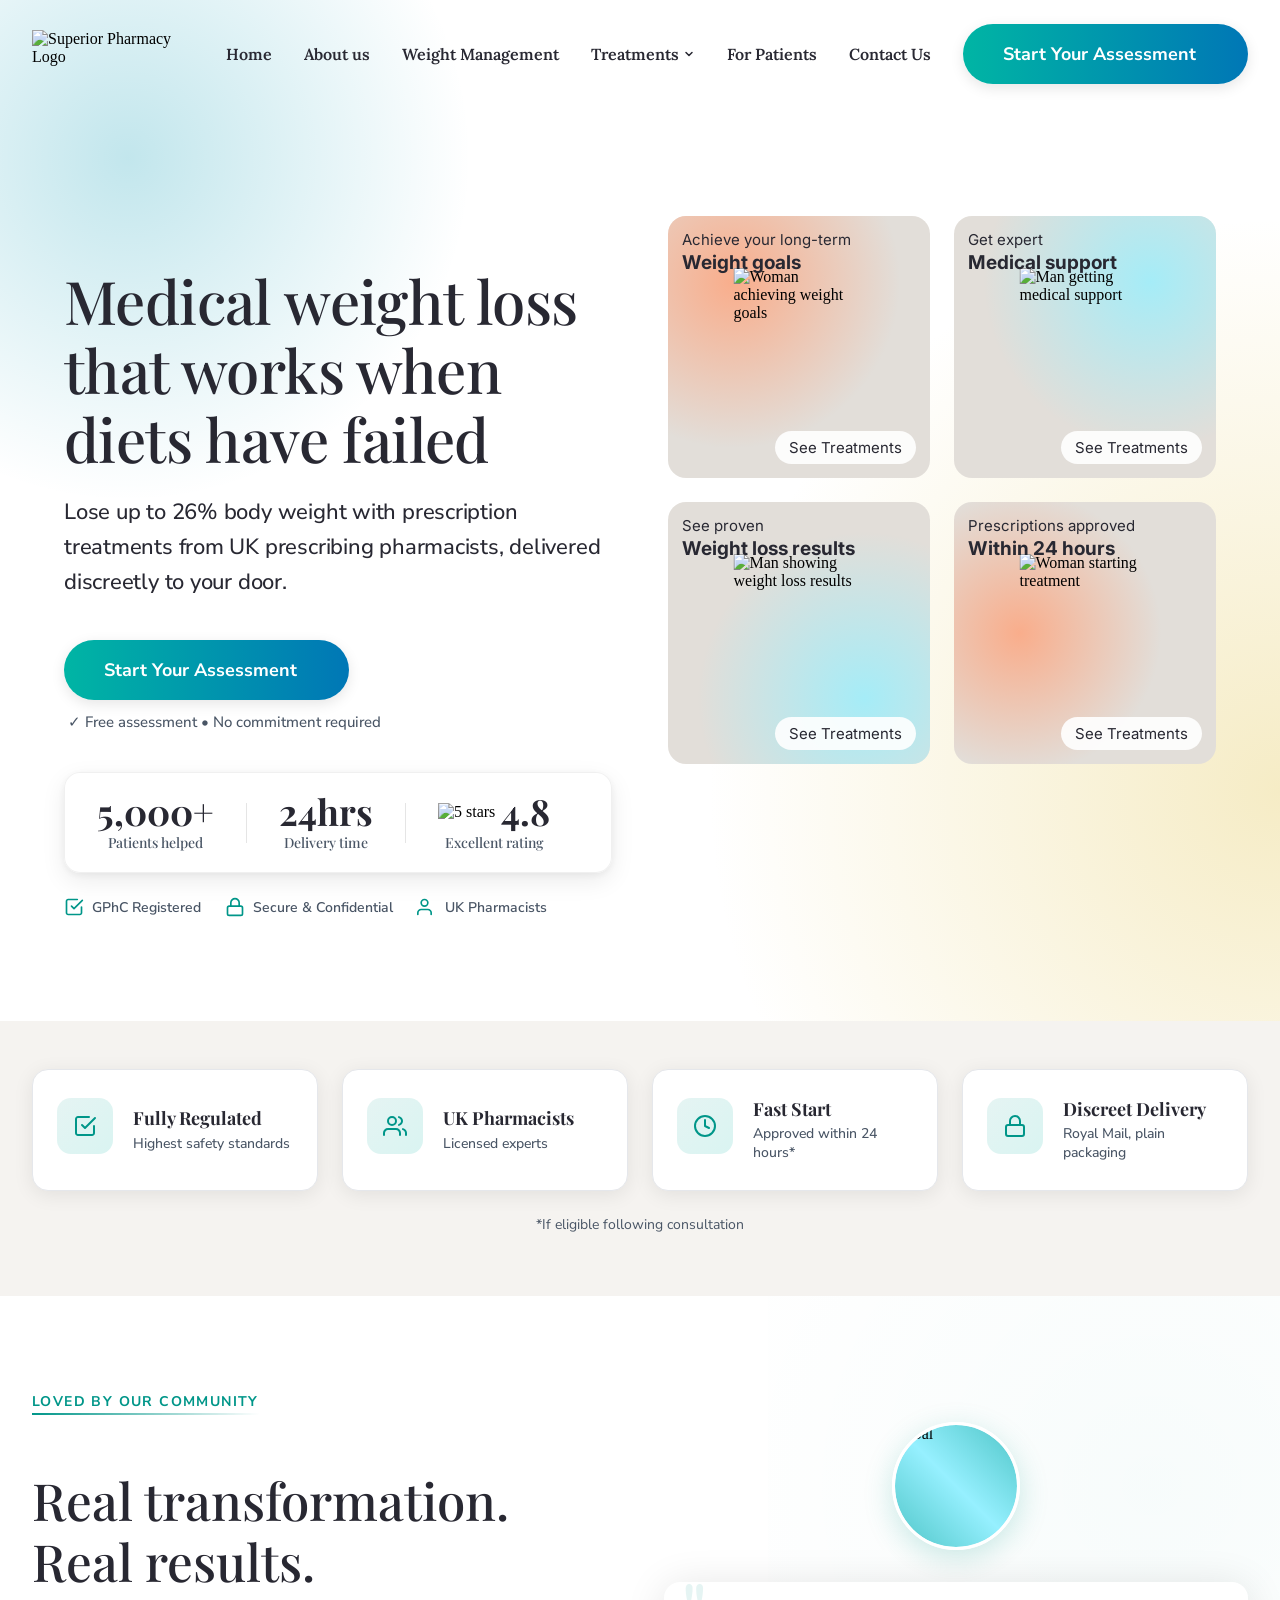
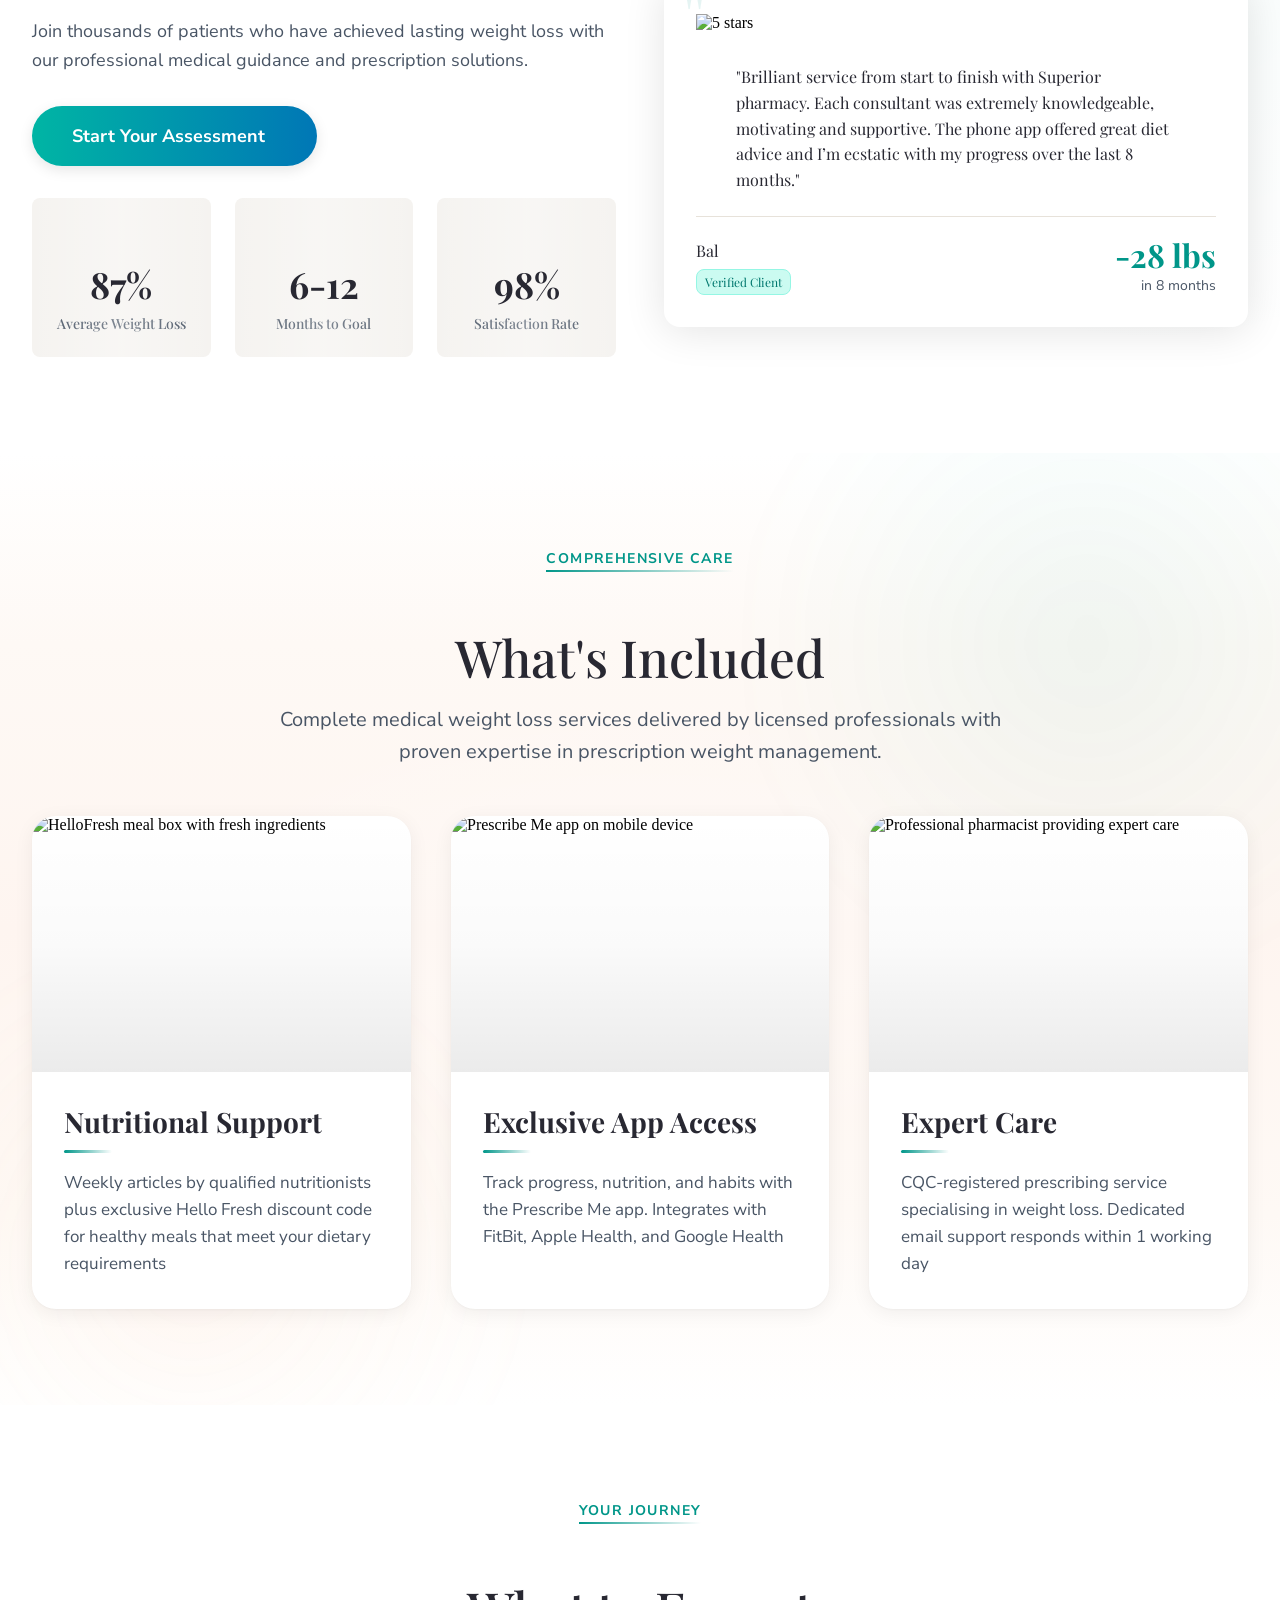
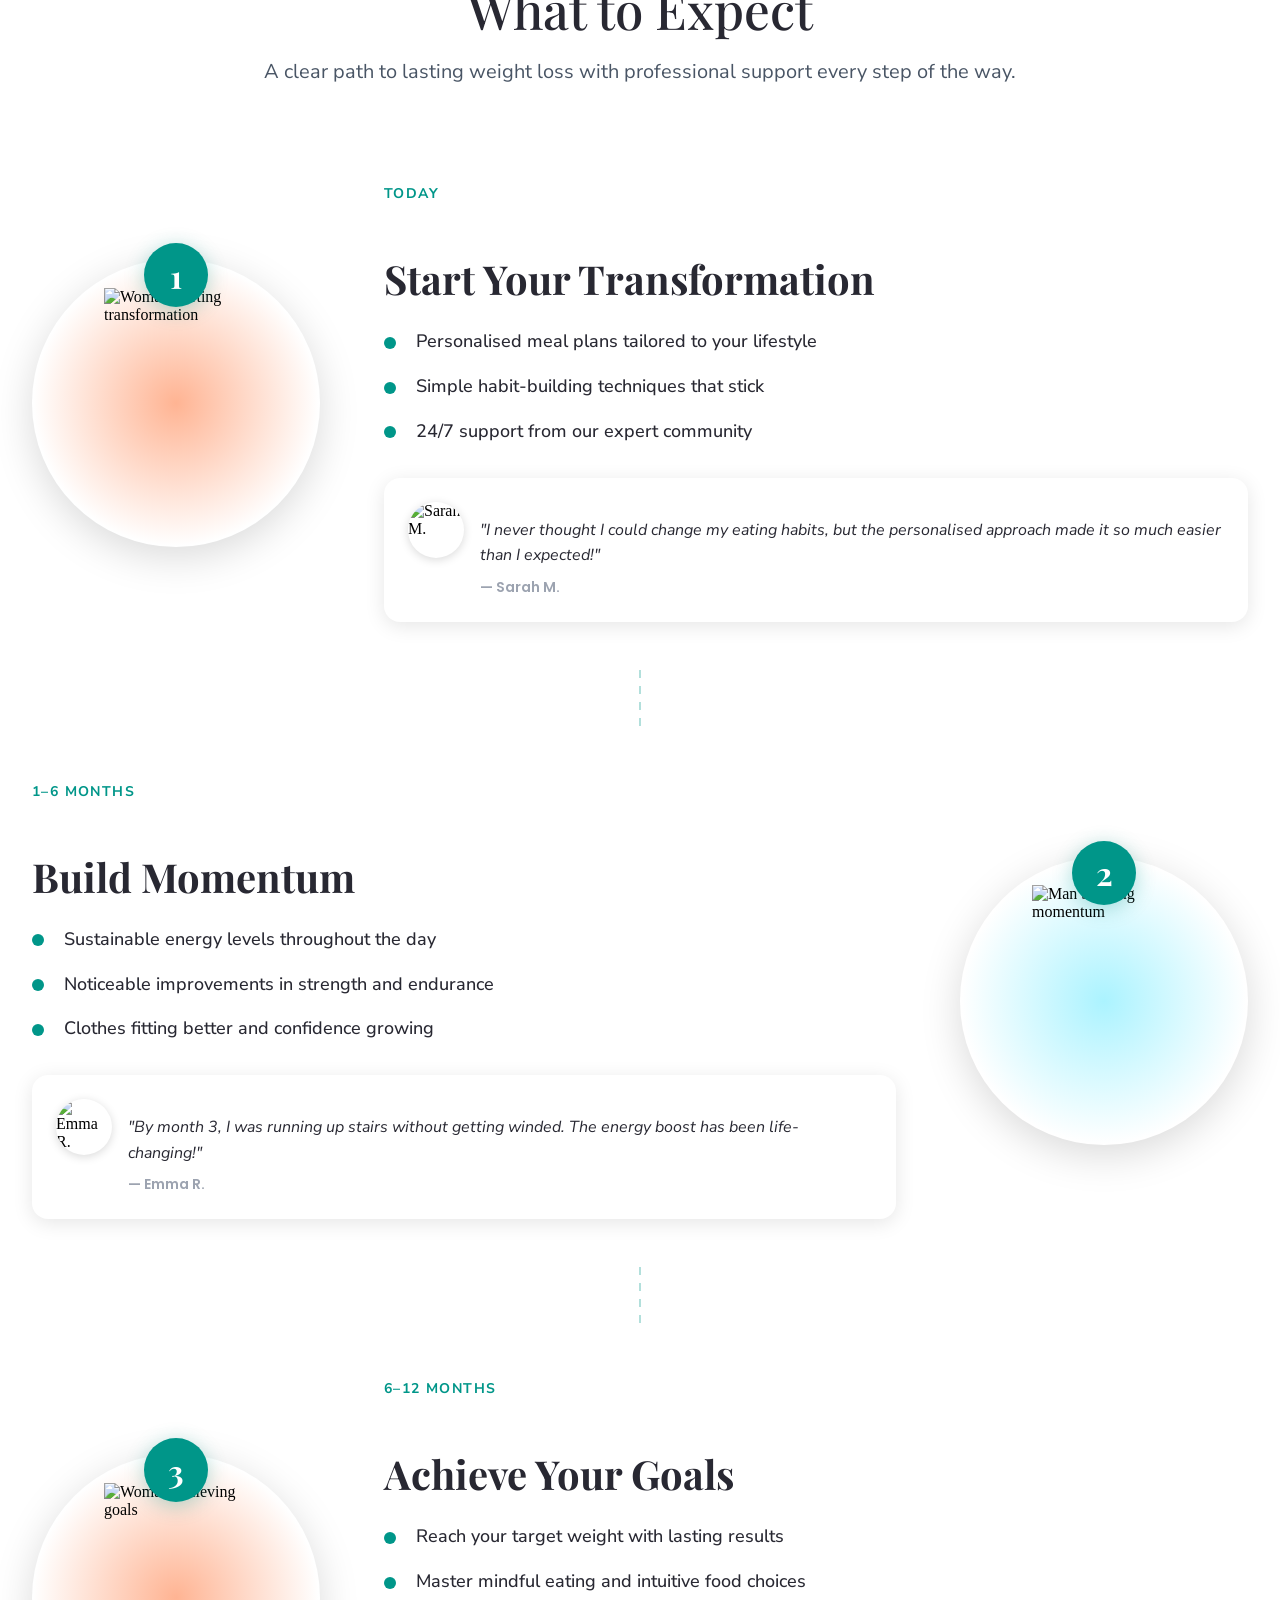
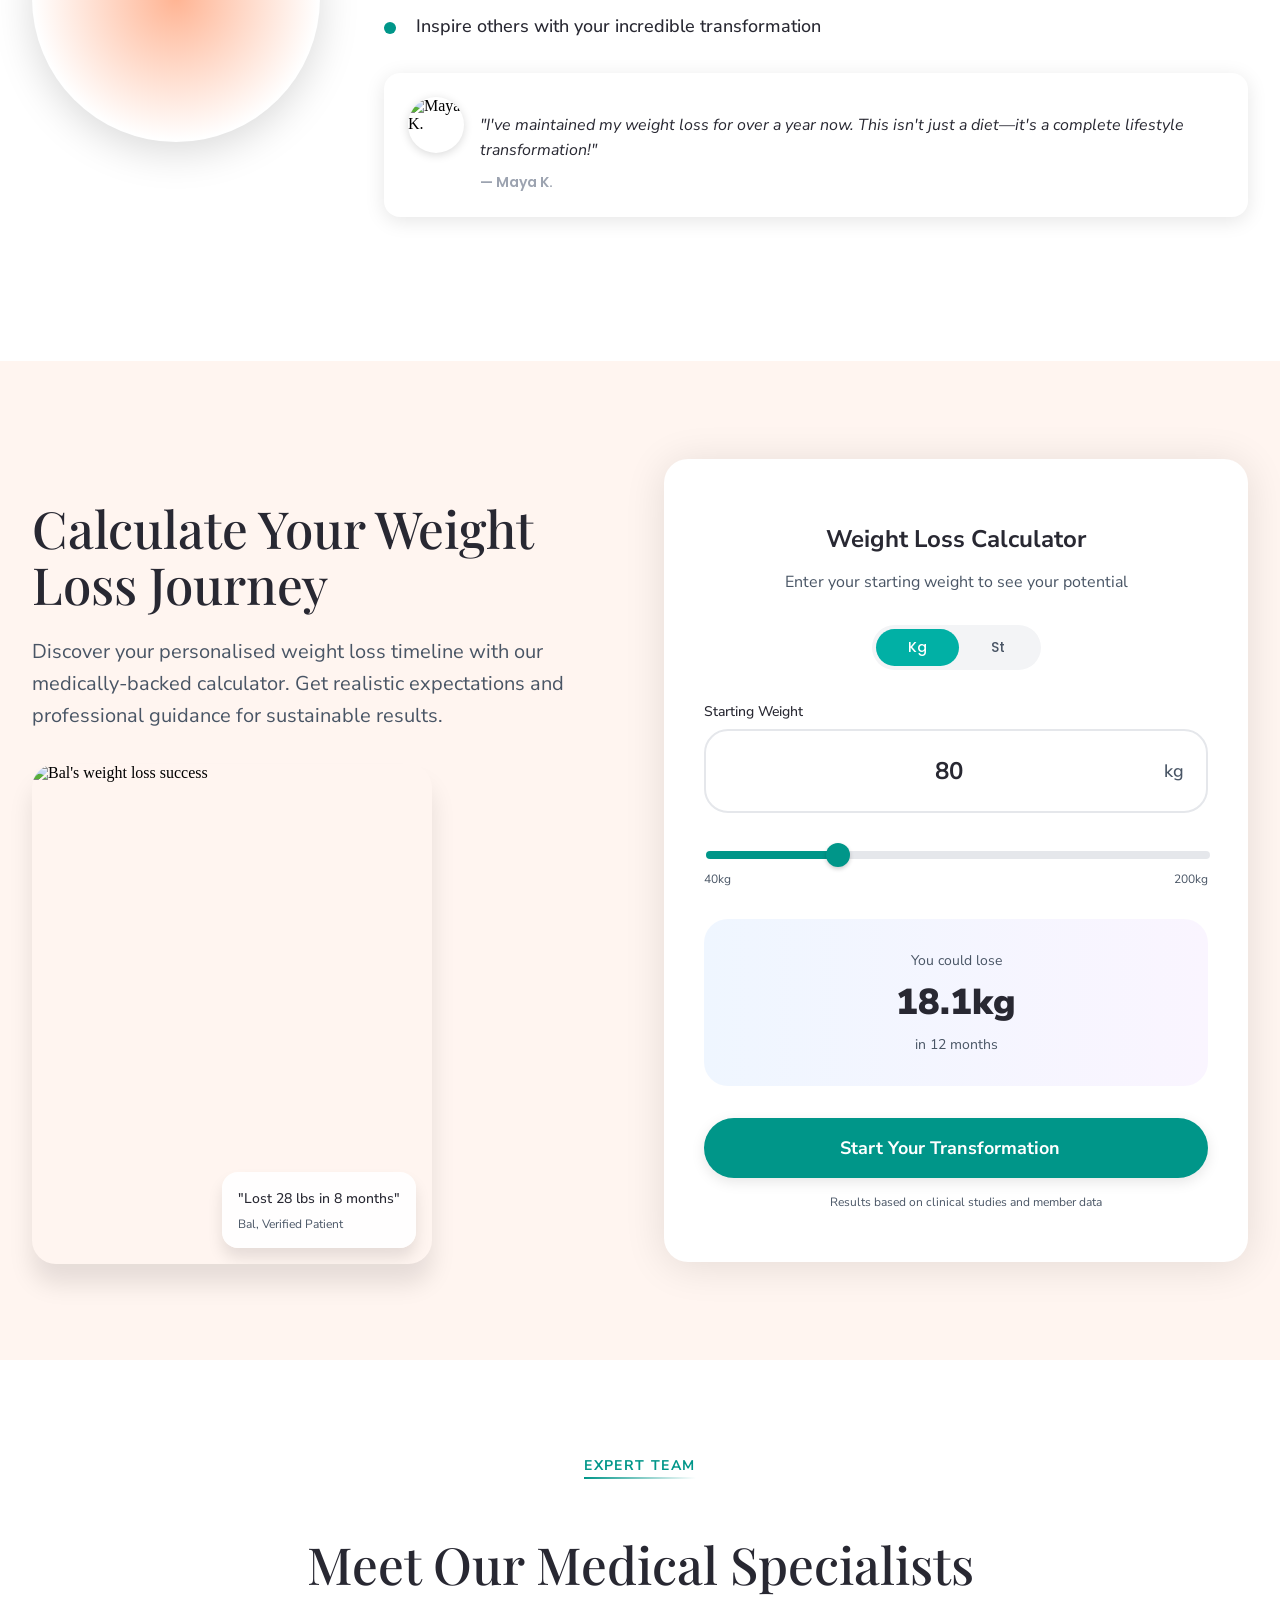
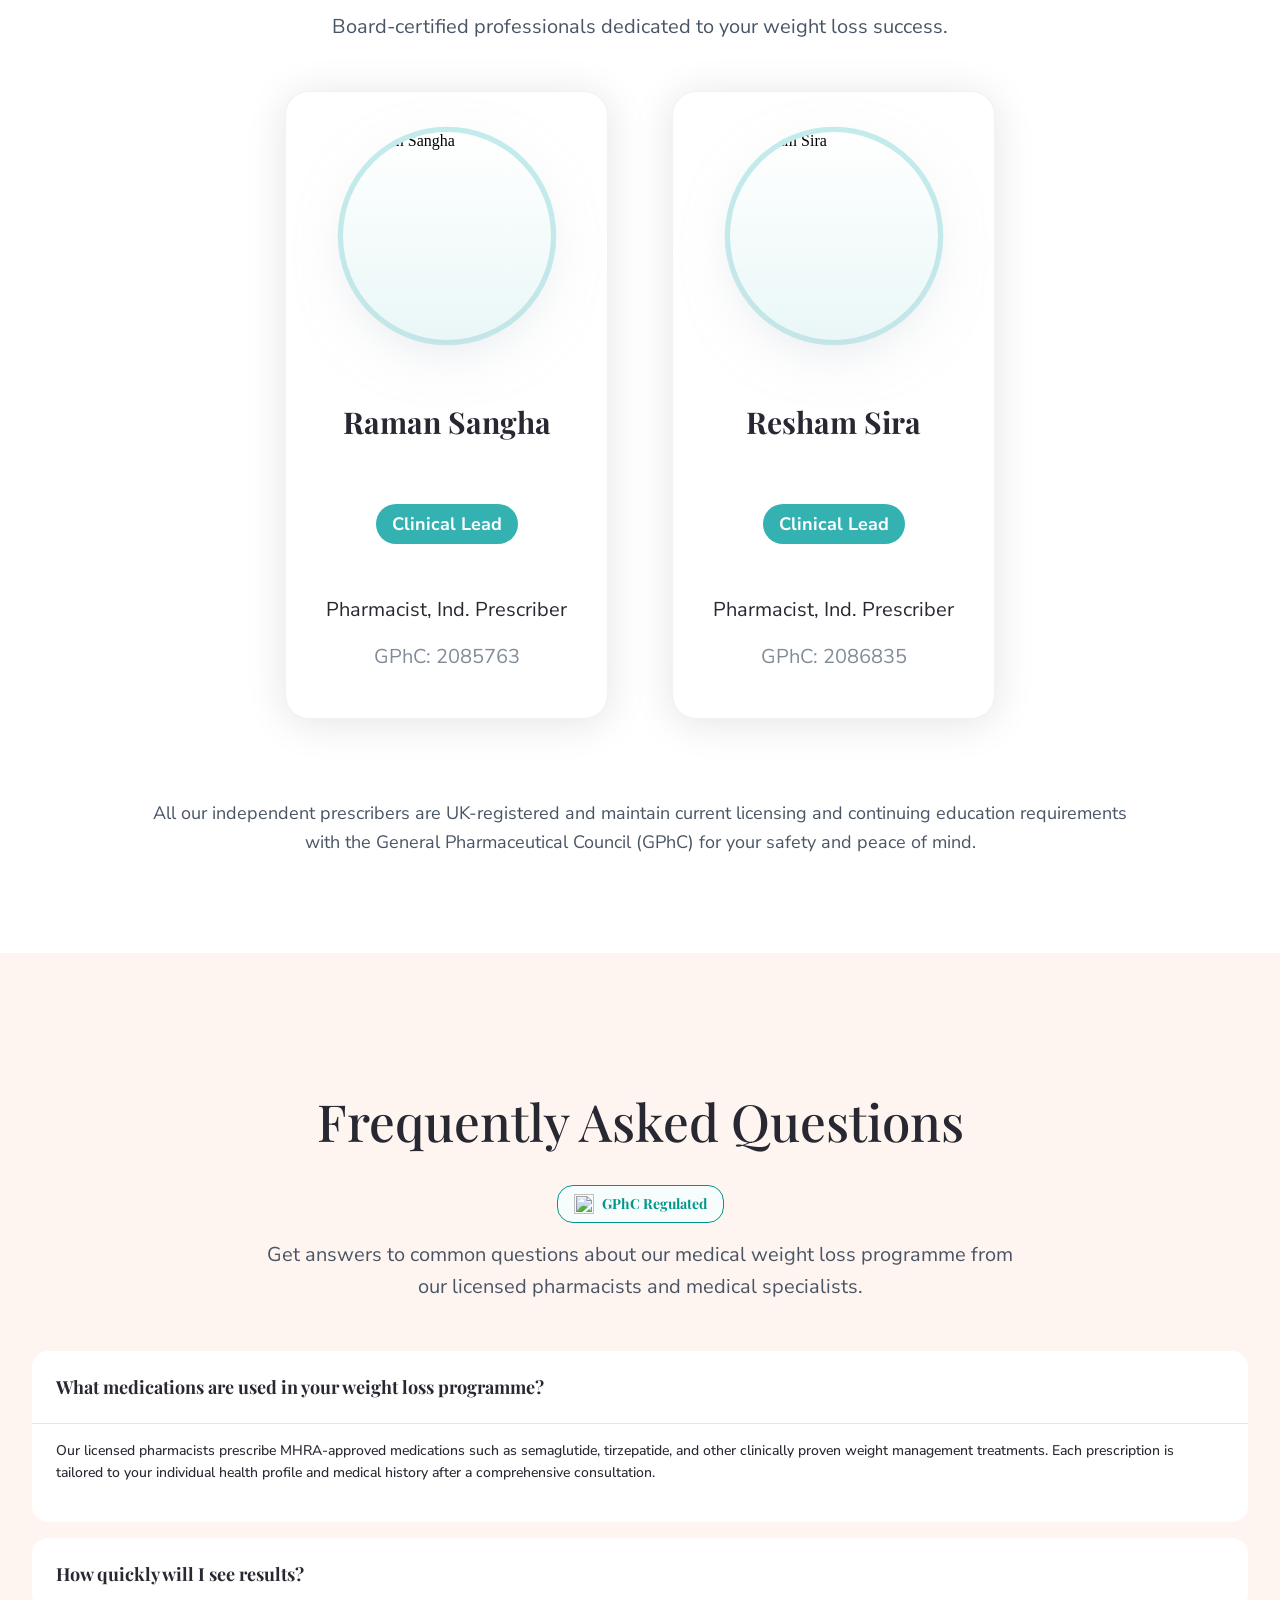
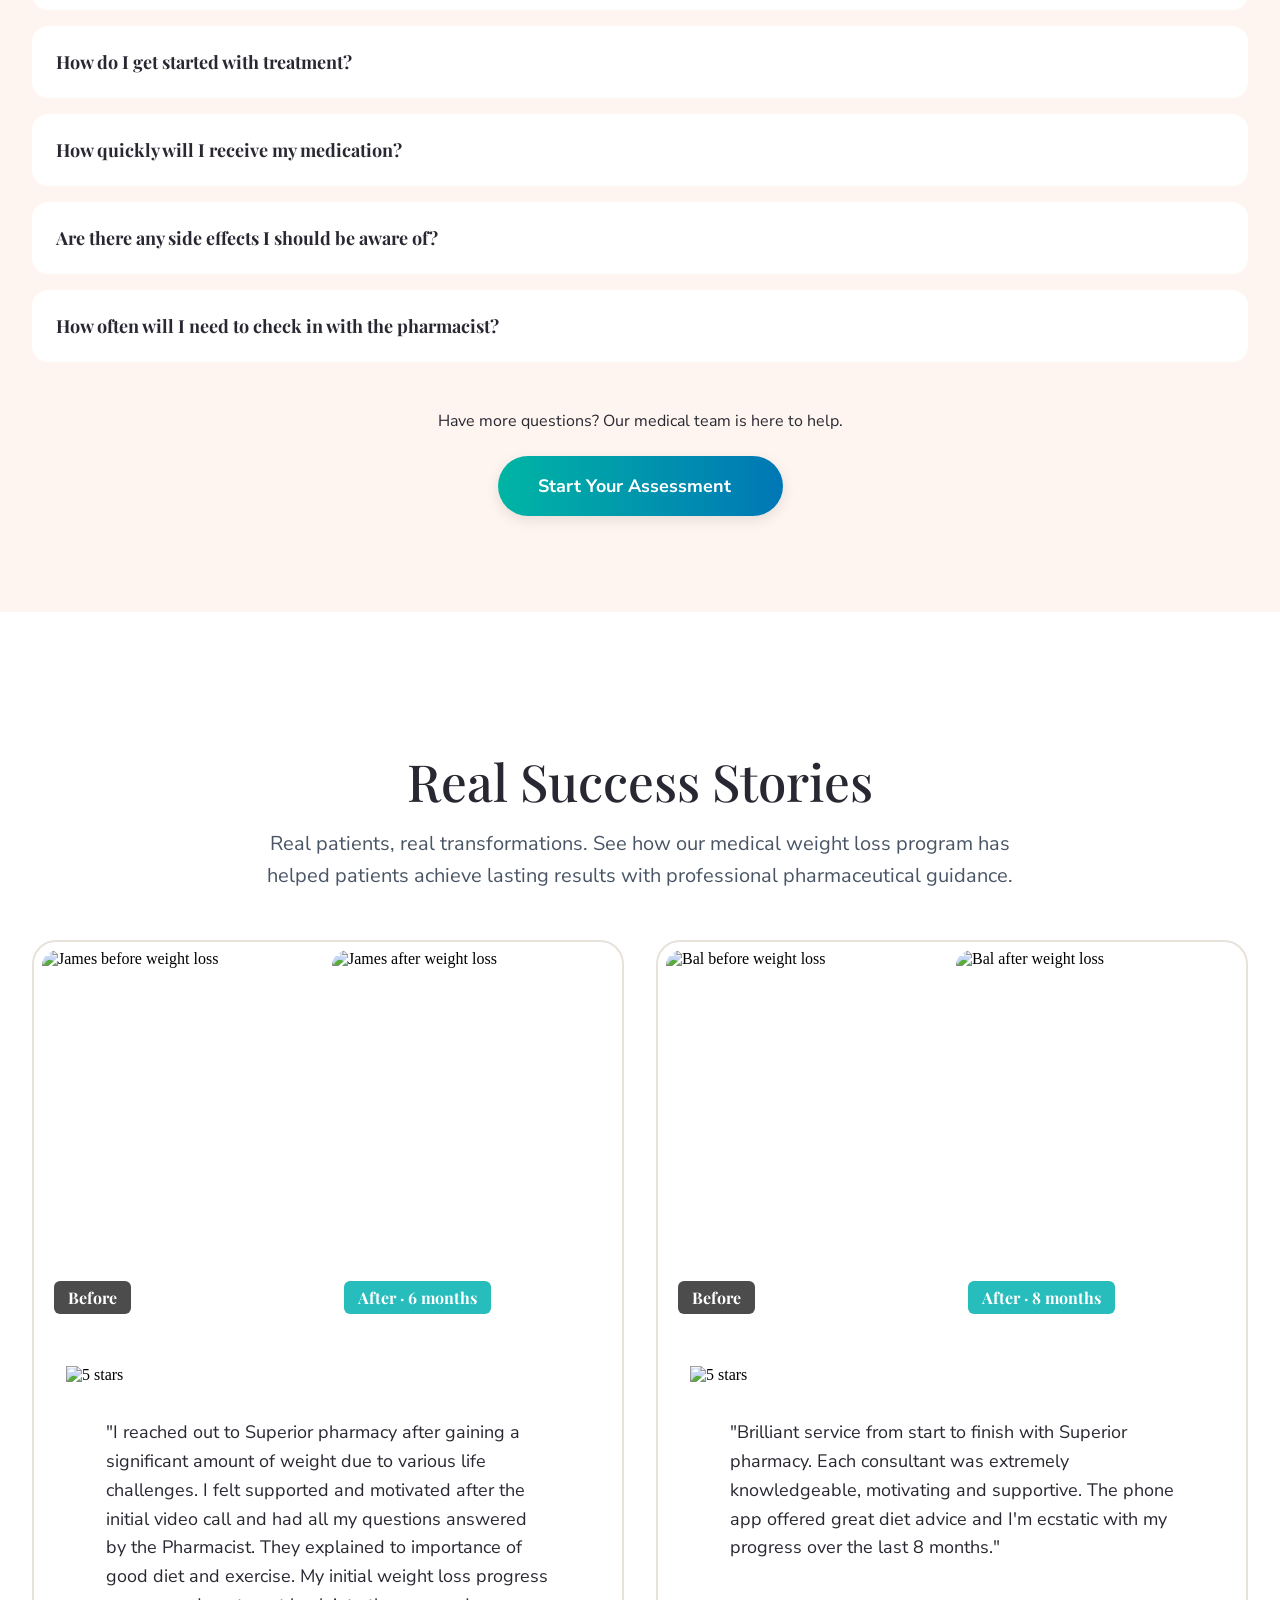
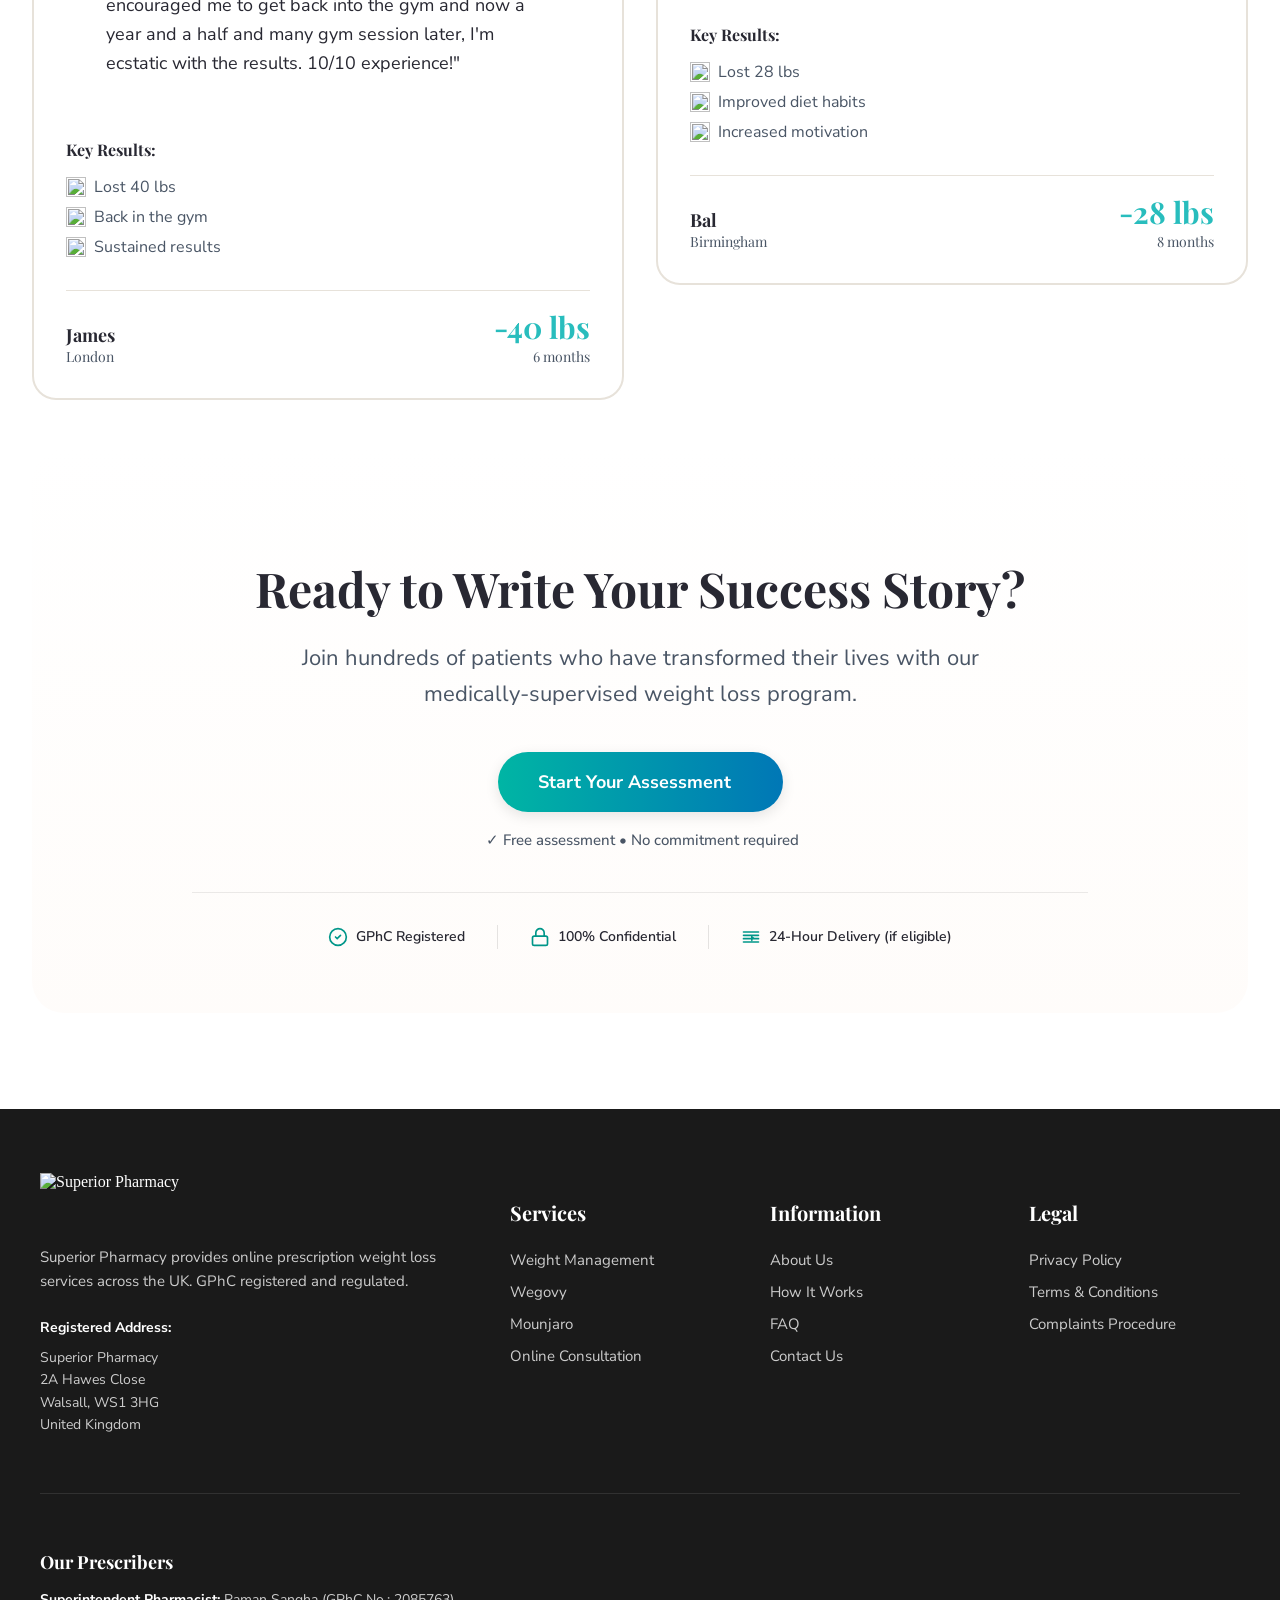
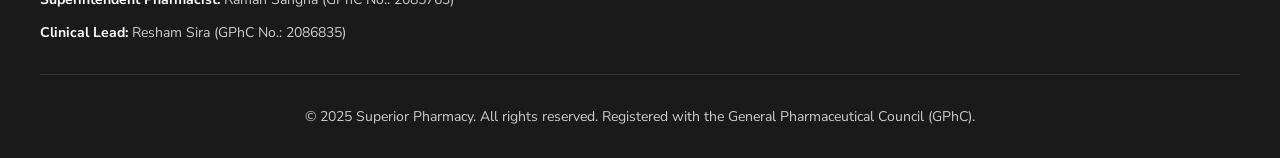
==== commit d4328f44: "Initial commit from your app" ====
--- a/index.html
+++ b/index.html
@@ -460,10 +460,10 @@
           <h2>Calculate Your Weight Loss Journey</h2>
           <p>Discover your personalised weight loss timeline with our medically-backed calculator. Get realistic expectations and professional guidance for sustainable results.</p>
           <div class="calculator-image">
-            <img src="https://c.animaapp.com/mgyq65e6VP2ypA/img/img.png" alt="Success story" />
+            <img src="https://c.animaapp.com/mgyq65e6VP2ypA/img/1000129504.jpg" alt="Bal's weight loss success" />
             <div class="calculator-badge">
-              <p>"Lost 45 lbs in 8 months"</p>
-              <span>Sarah M., Patient Success Story</span>
+              <p>"Lost 28 lbs in 8 months"</p>
+              <span>Bal, Verified Patient</span>
             </div>
           </div>
         </div>
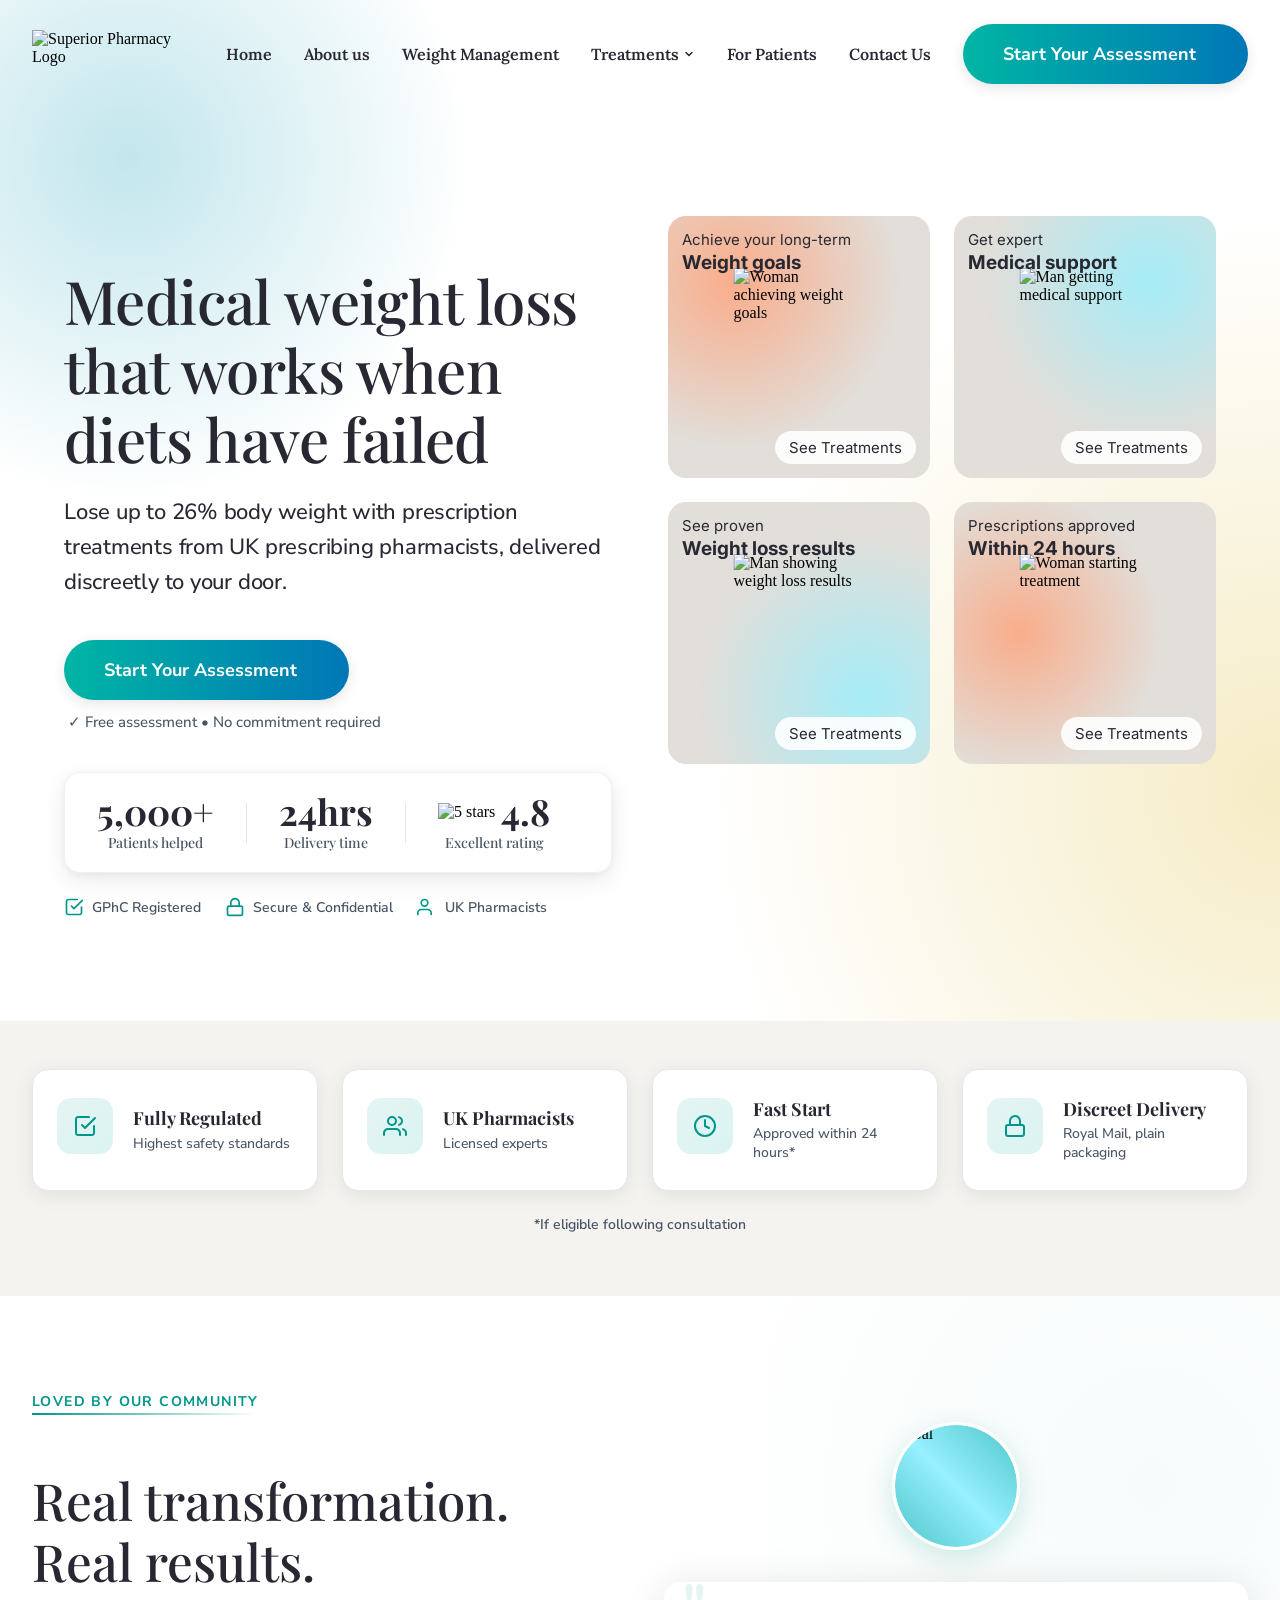
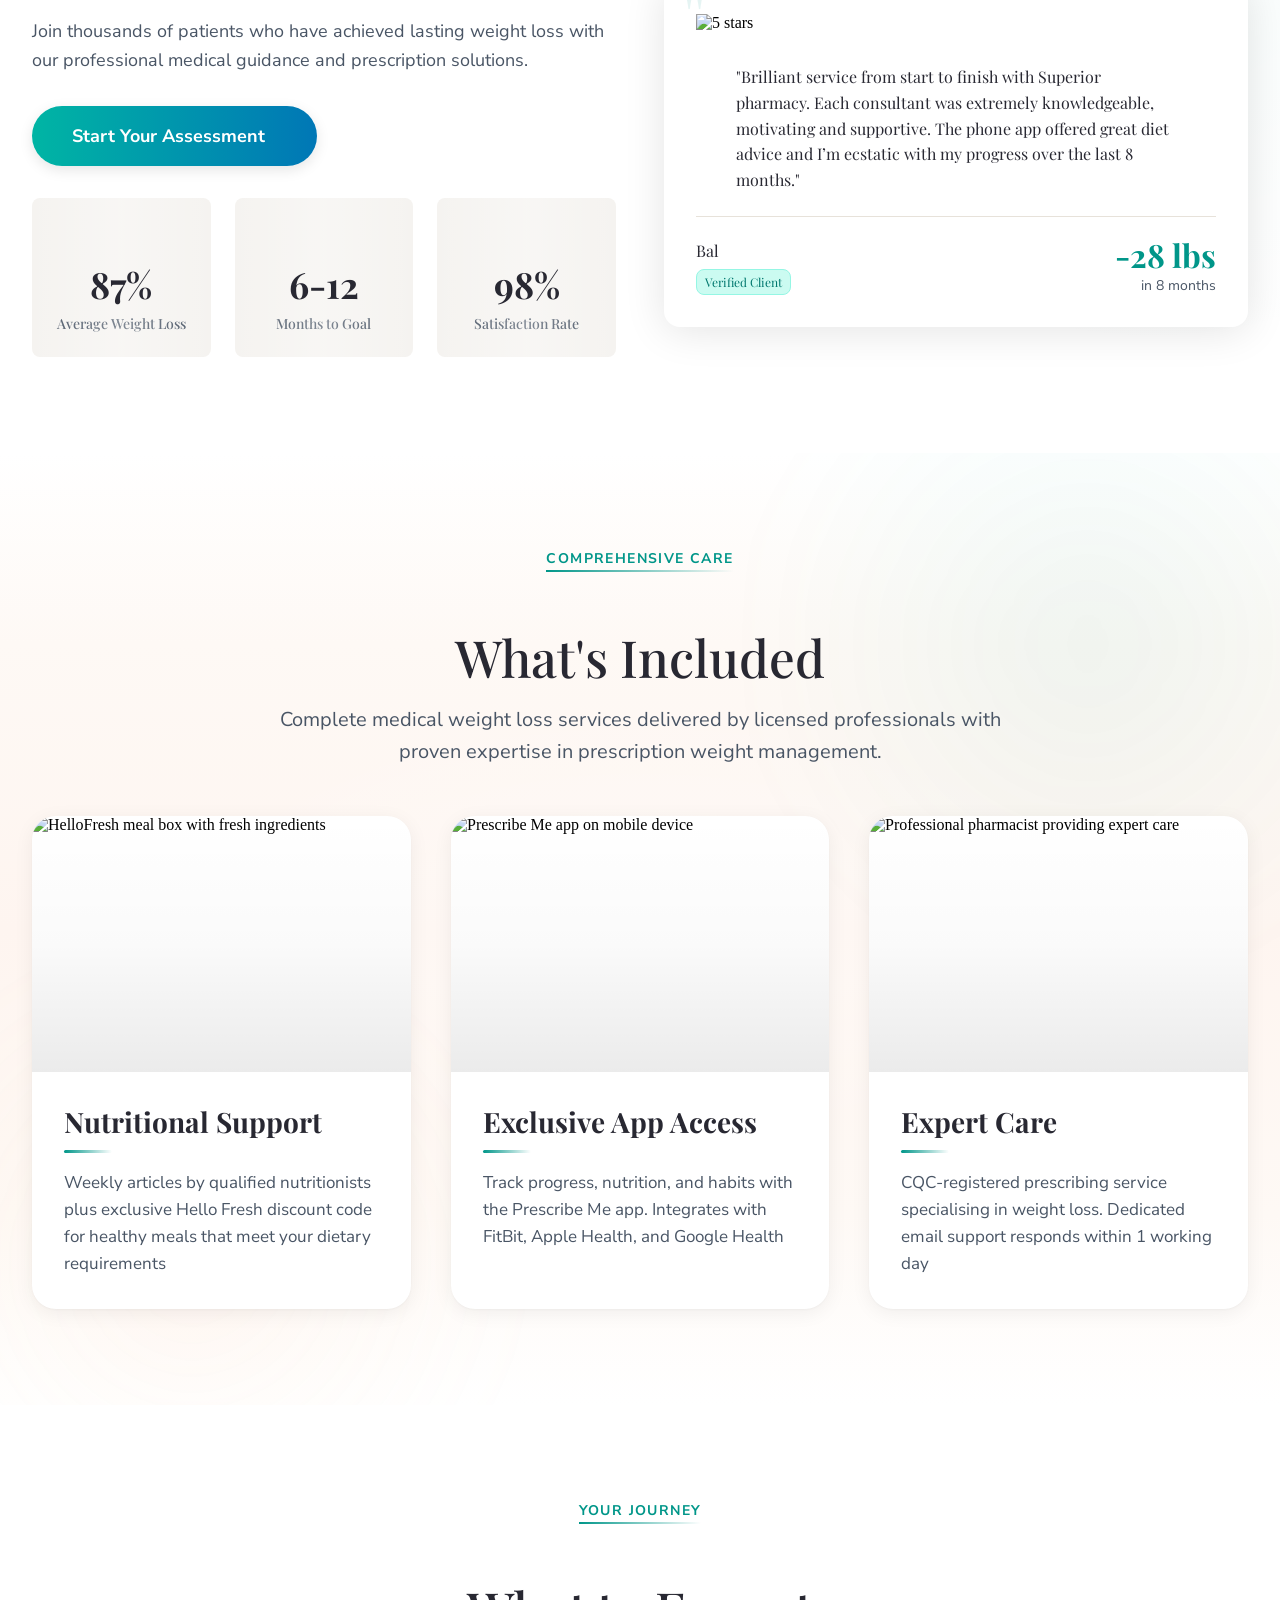
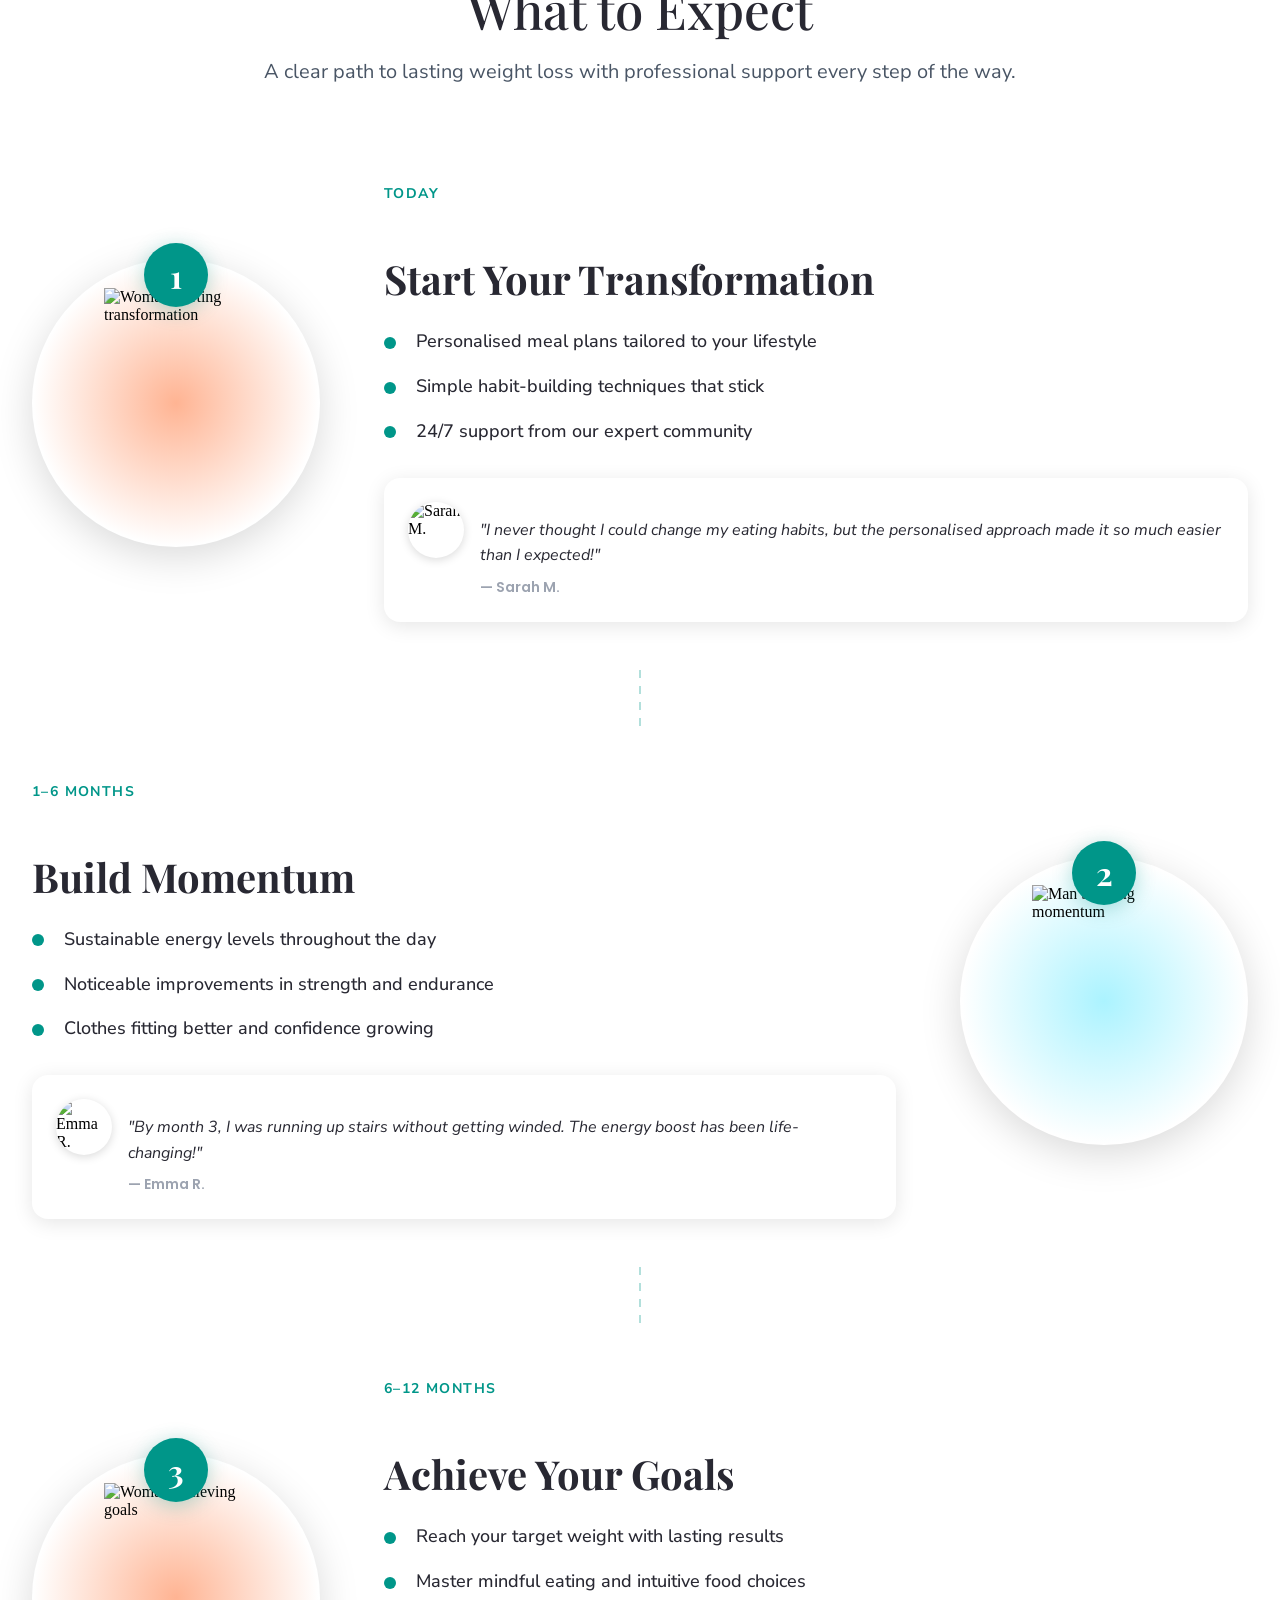
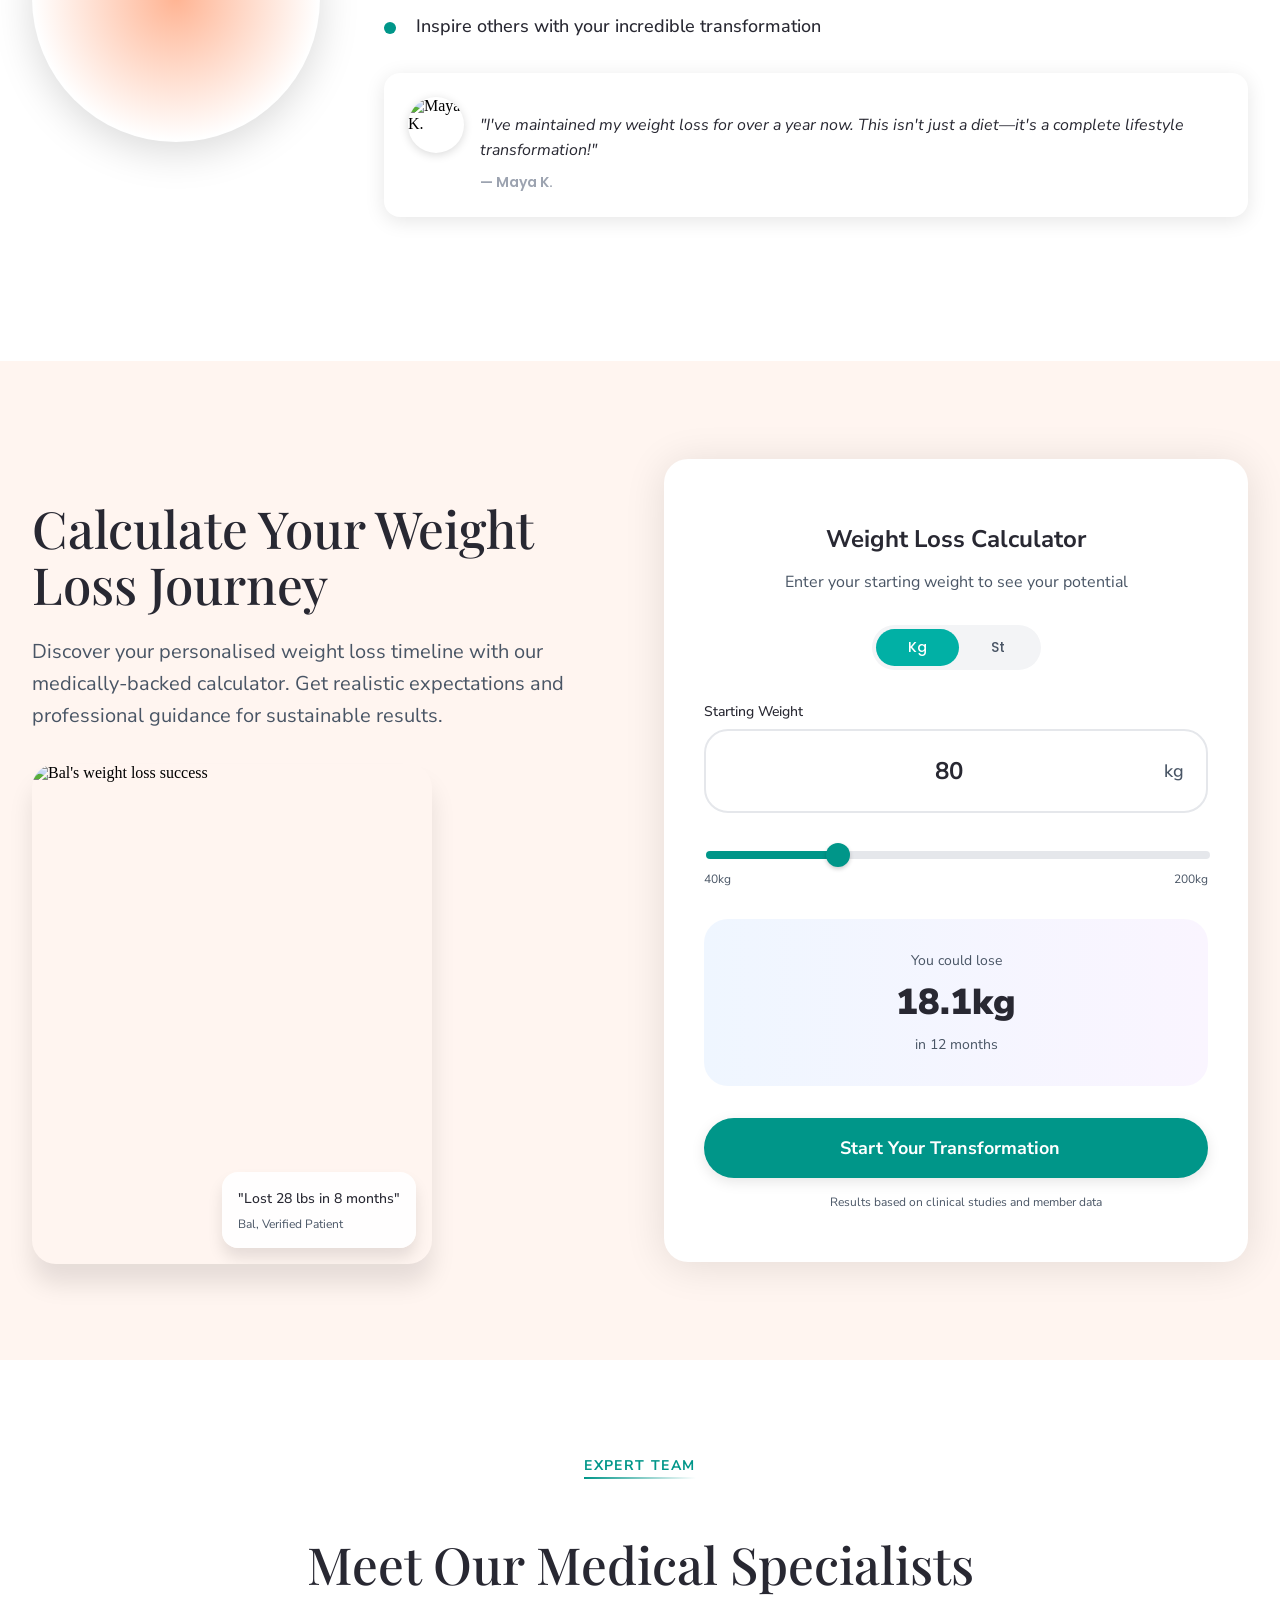
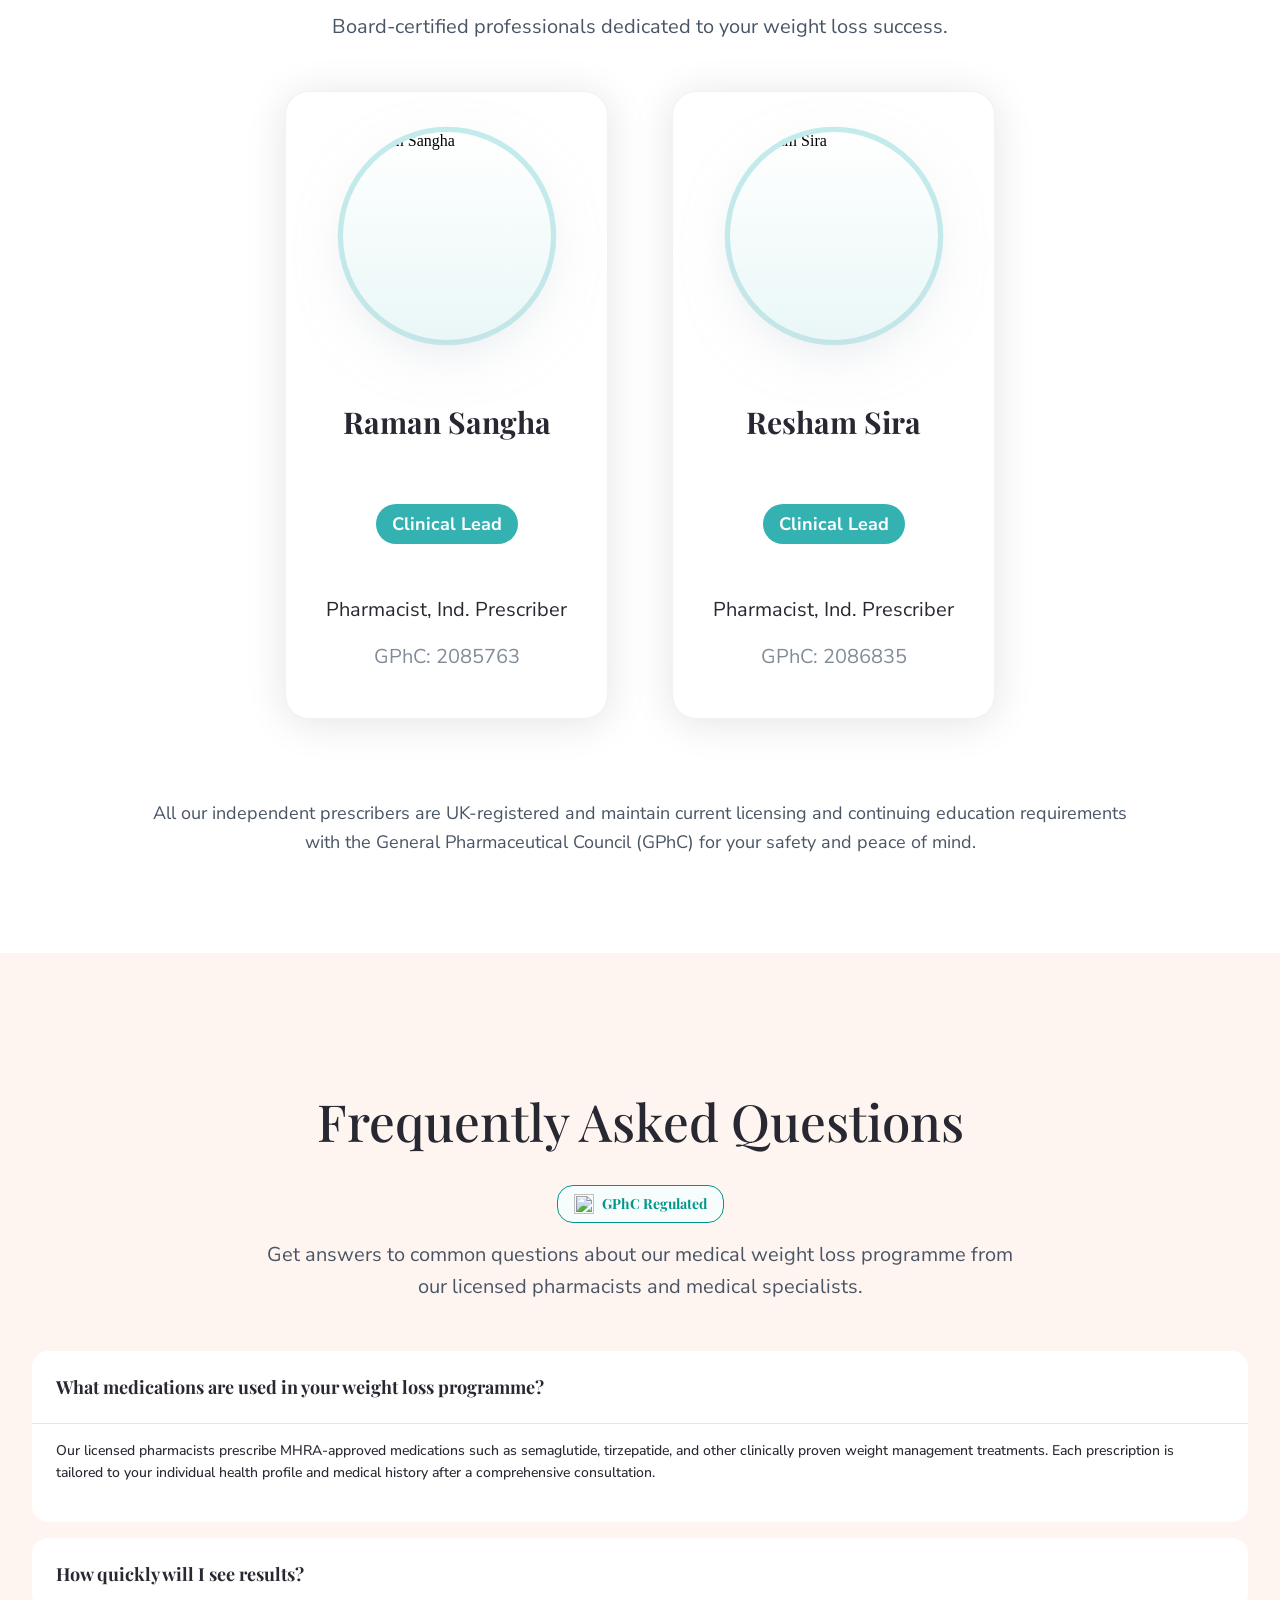
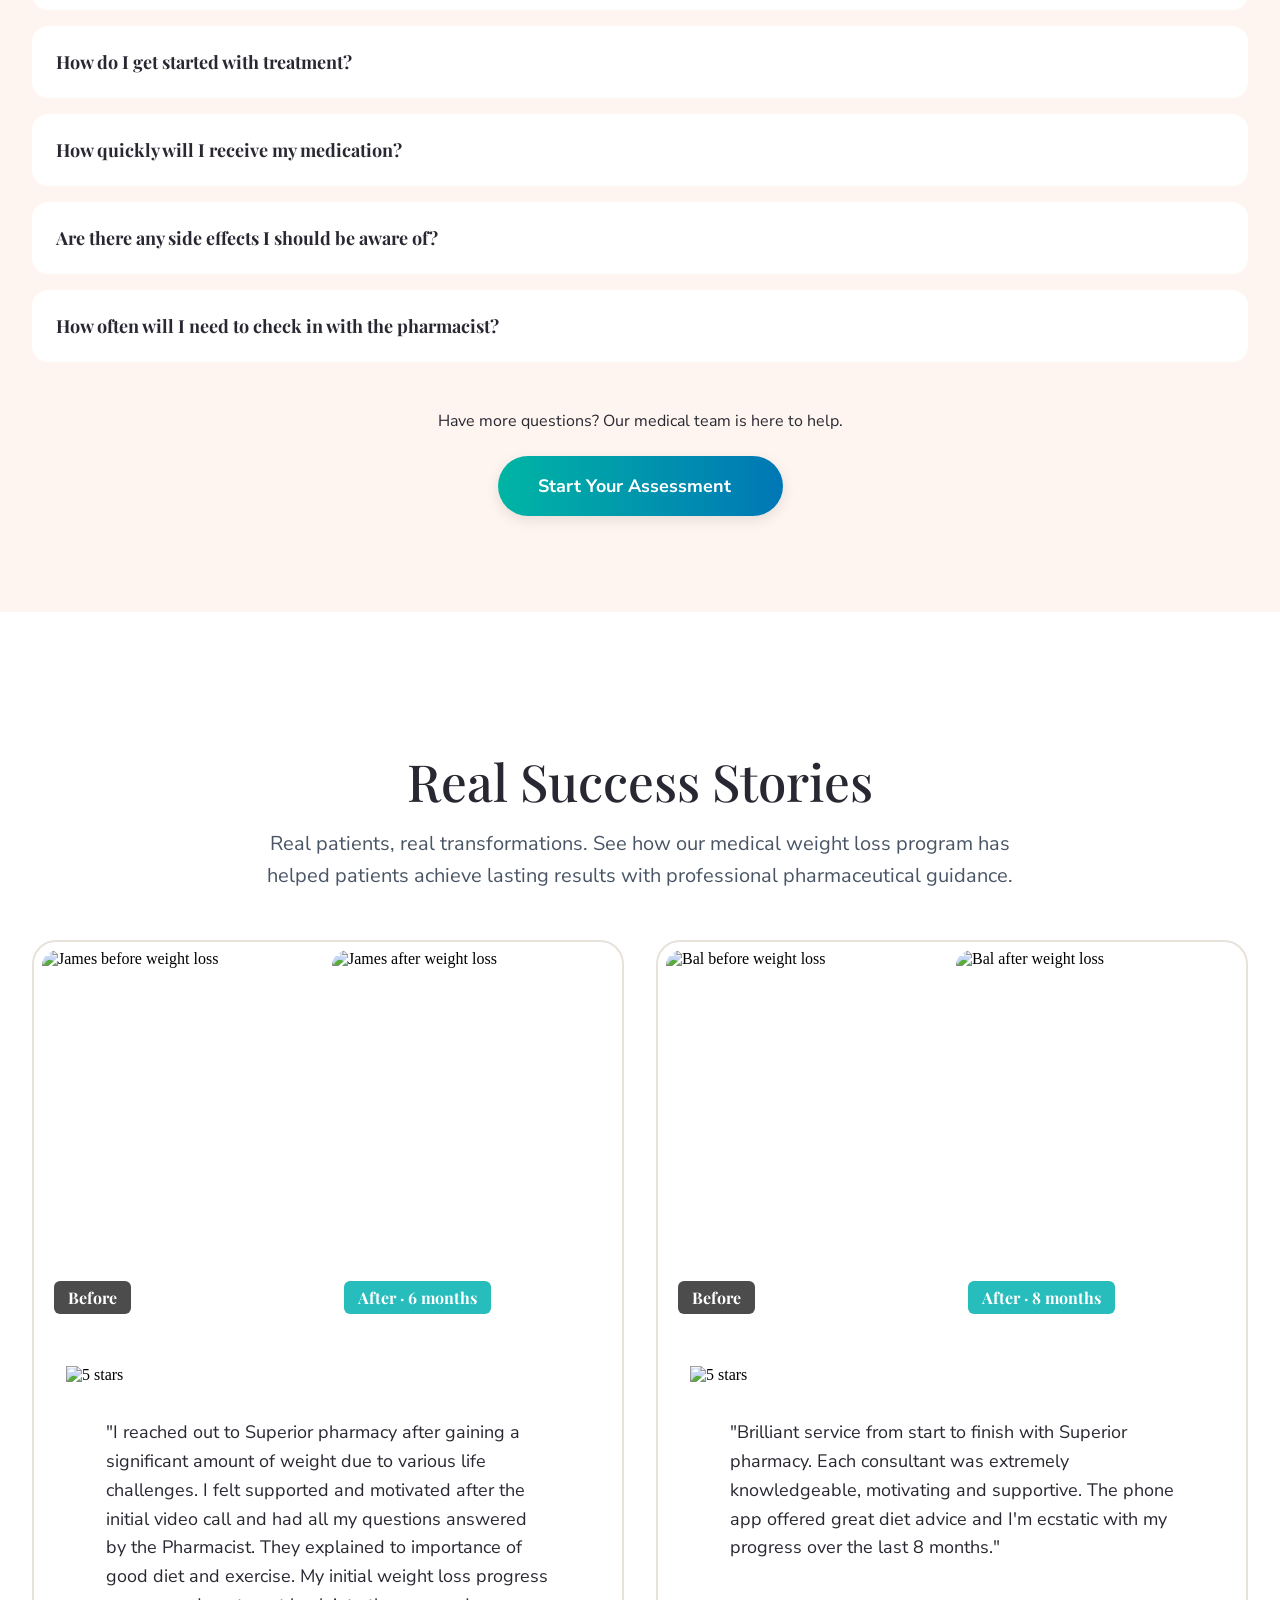
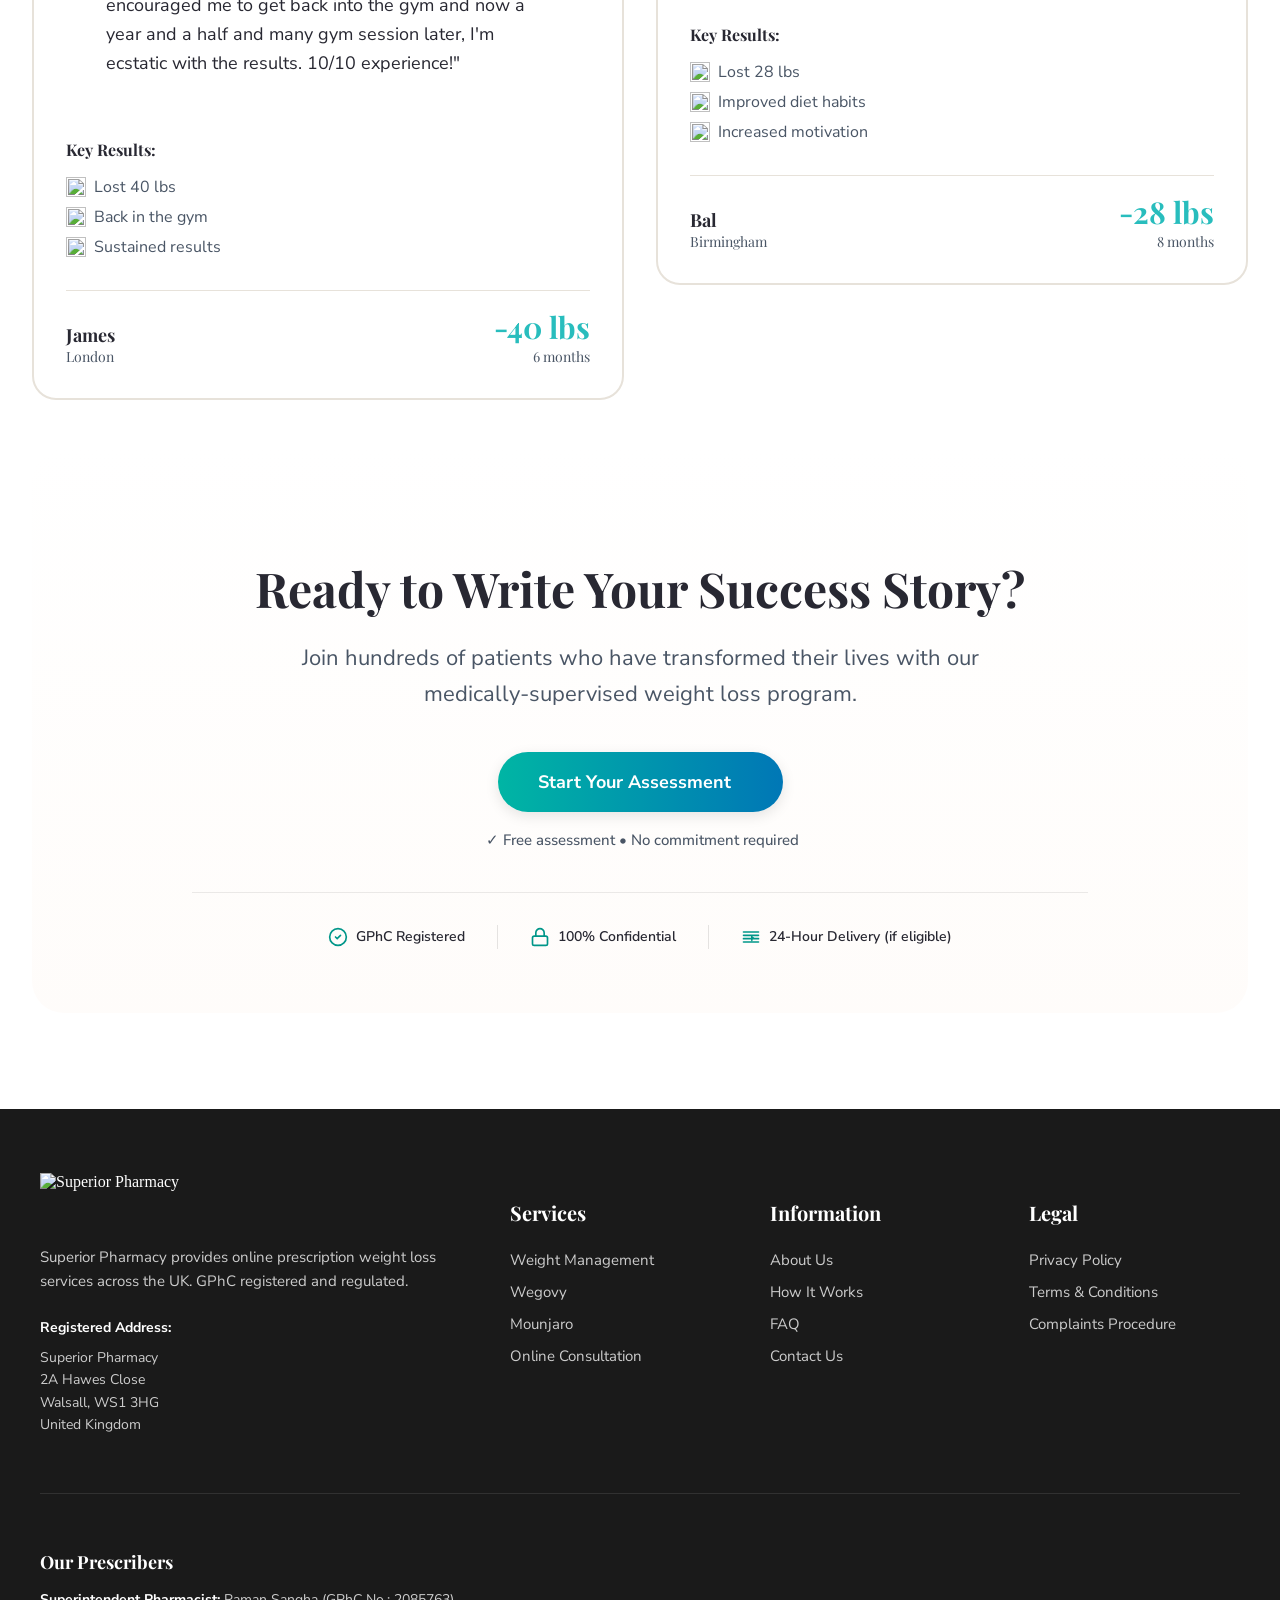
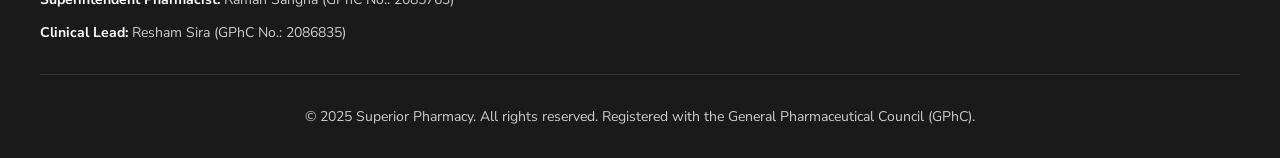
==== commit c30bea19: "Initial commit from your app" ====
--- a/index.html
+++ b/index.html
@@ -250,7 +250,7 @@
           </div>
         </div>
       </div>
-      <p style="font-family: 'Nunito Sans', sans-serif; font-size: 0.875rem; color: #495565; text-align: center; margin-top: 1.5rem; max-width: 1280px; margin-left: auto; margin-right: auto;">*If eligible following consultation</p>
+      <p style="font-family: 'Nunito Sans', sans-serif; font-size: 0.875rem; font-weight: 600; color: #495565; text-align: center; margin-top: 1.5rem; max-width: 1280px; margin-left: auto; margin-right: auto;">*If eligible following consultation</p>
     </section>
 
     <!-- Testimonial Section -->
--- a/responsive.css
+++ b/responsive.css
@@ -1159,7 +1159,8 @@
 
 @media (max-width: 768px) {
   .benefits-bar-section {
-    padding: 2rem 1.25rem;
+    padding: 1.5rem 1.25rem;
+    margin-top: -1rem;
   }
   
   .benefits-bar-container {
@@ -3046,8 +3047,8 @@
   }
   
   .hero-content {
-    padding: 6rem 1.5rem 3rem;
-    gap: 2.5rem;
+    padding: 6rem 1.5rem 2rem;
+    gap: 2rem;
   }
   
   /* Enhanced mobile background */
@@ -3239,10 +3240,25 @@
   }
   
   .card-text {
-    top: 1rem;
-    left: 1rem;
-    right: 1rem;
-    max-width: calc(100% - 2rem);
+    top: 0.625rem;
+    left: 0.875rem;
+    right: 0.875rem;
+    max-width: calc(100% - 1.75rem);
+  }
+  
+  /* Add semi-transparent background with fixed height for alignment */
+  .hero-card .card-text {
+    background: linear-gradient(180deg, rgba(255, 255, 255, 0.95) 0%, rgba(255, 255, 255, 0.85) 70%, transparent 100%);
+    padding: 0.75rem 0.875rem;
+    border-radius: 0.75rem 0.75rem 0 0;
+    top: 0;
+    left: 0;
+    right: 0;
+    max-width: 100%;
+    min-height: 5.5rem;
+    display: flex;
+    flex-direction: column;
+    justify-content: flex-start;
   }
   
   .card-subtitle {
@@ -3266,10 +3282,10 @@
     bottom: 0;
     left: 50%;
     transform: translateX(-50%);
-    height: 70%;
+    height: 65%;
     width: auto;
     object-fit: contain;
-    max-width: 80%;
+    max-width: 75%;
   }
   
   .hero-benefit-item {
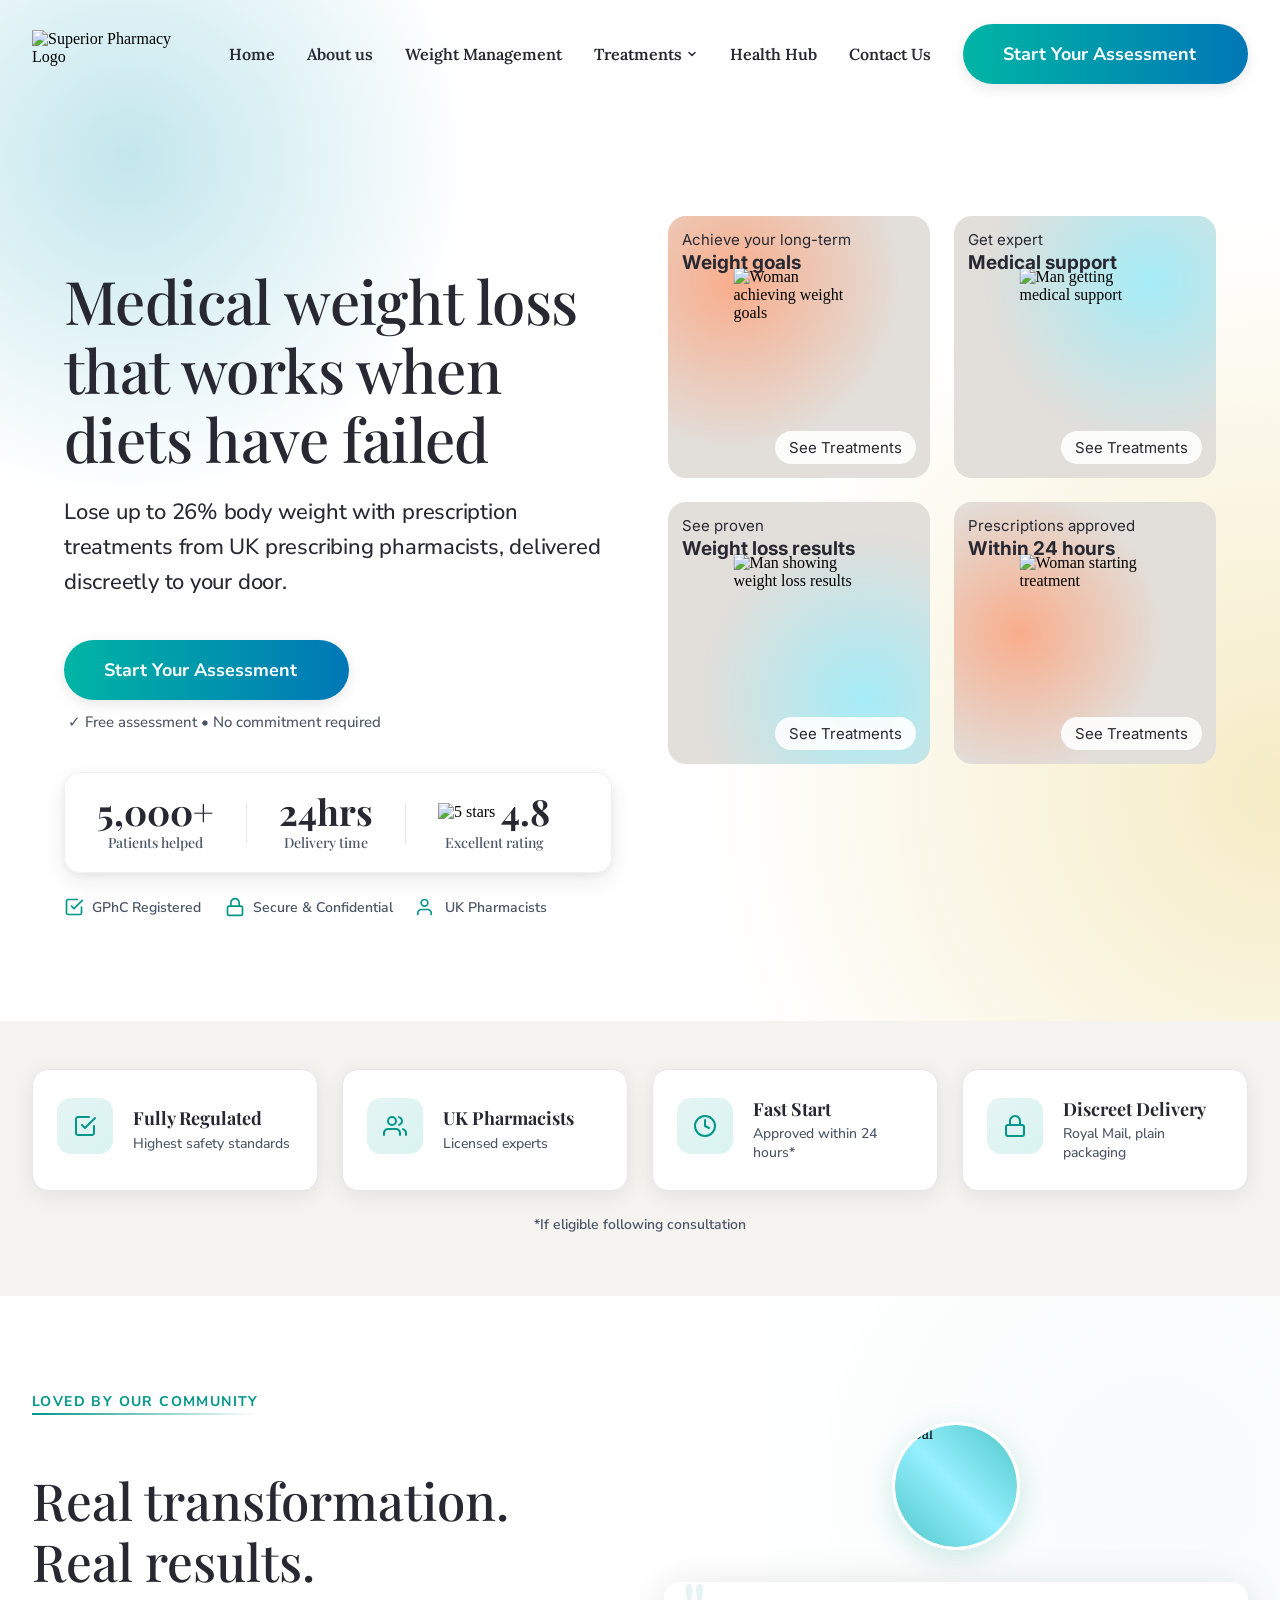
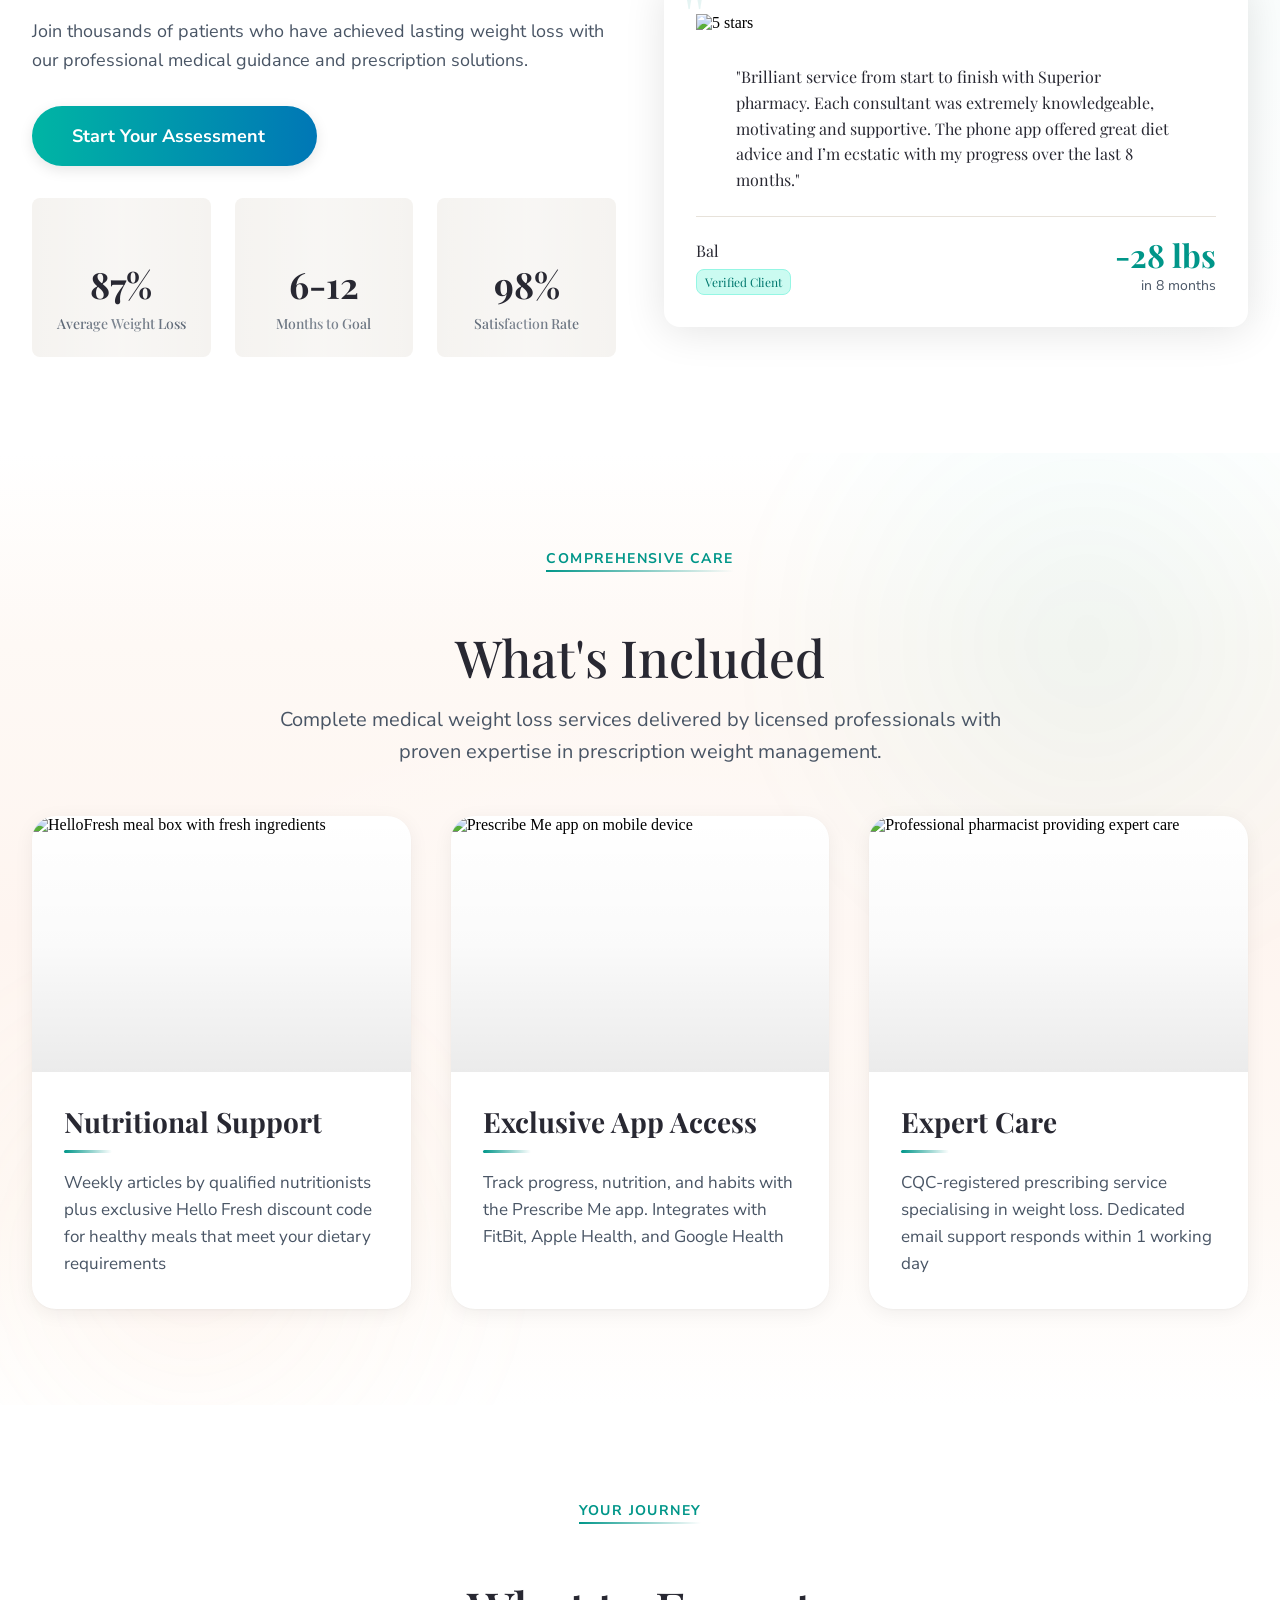
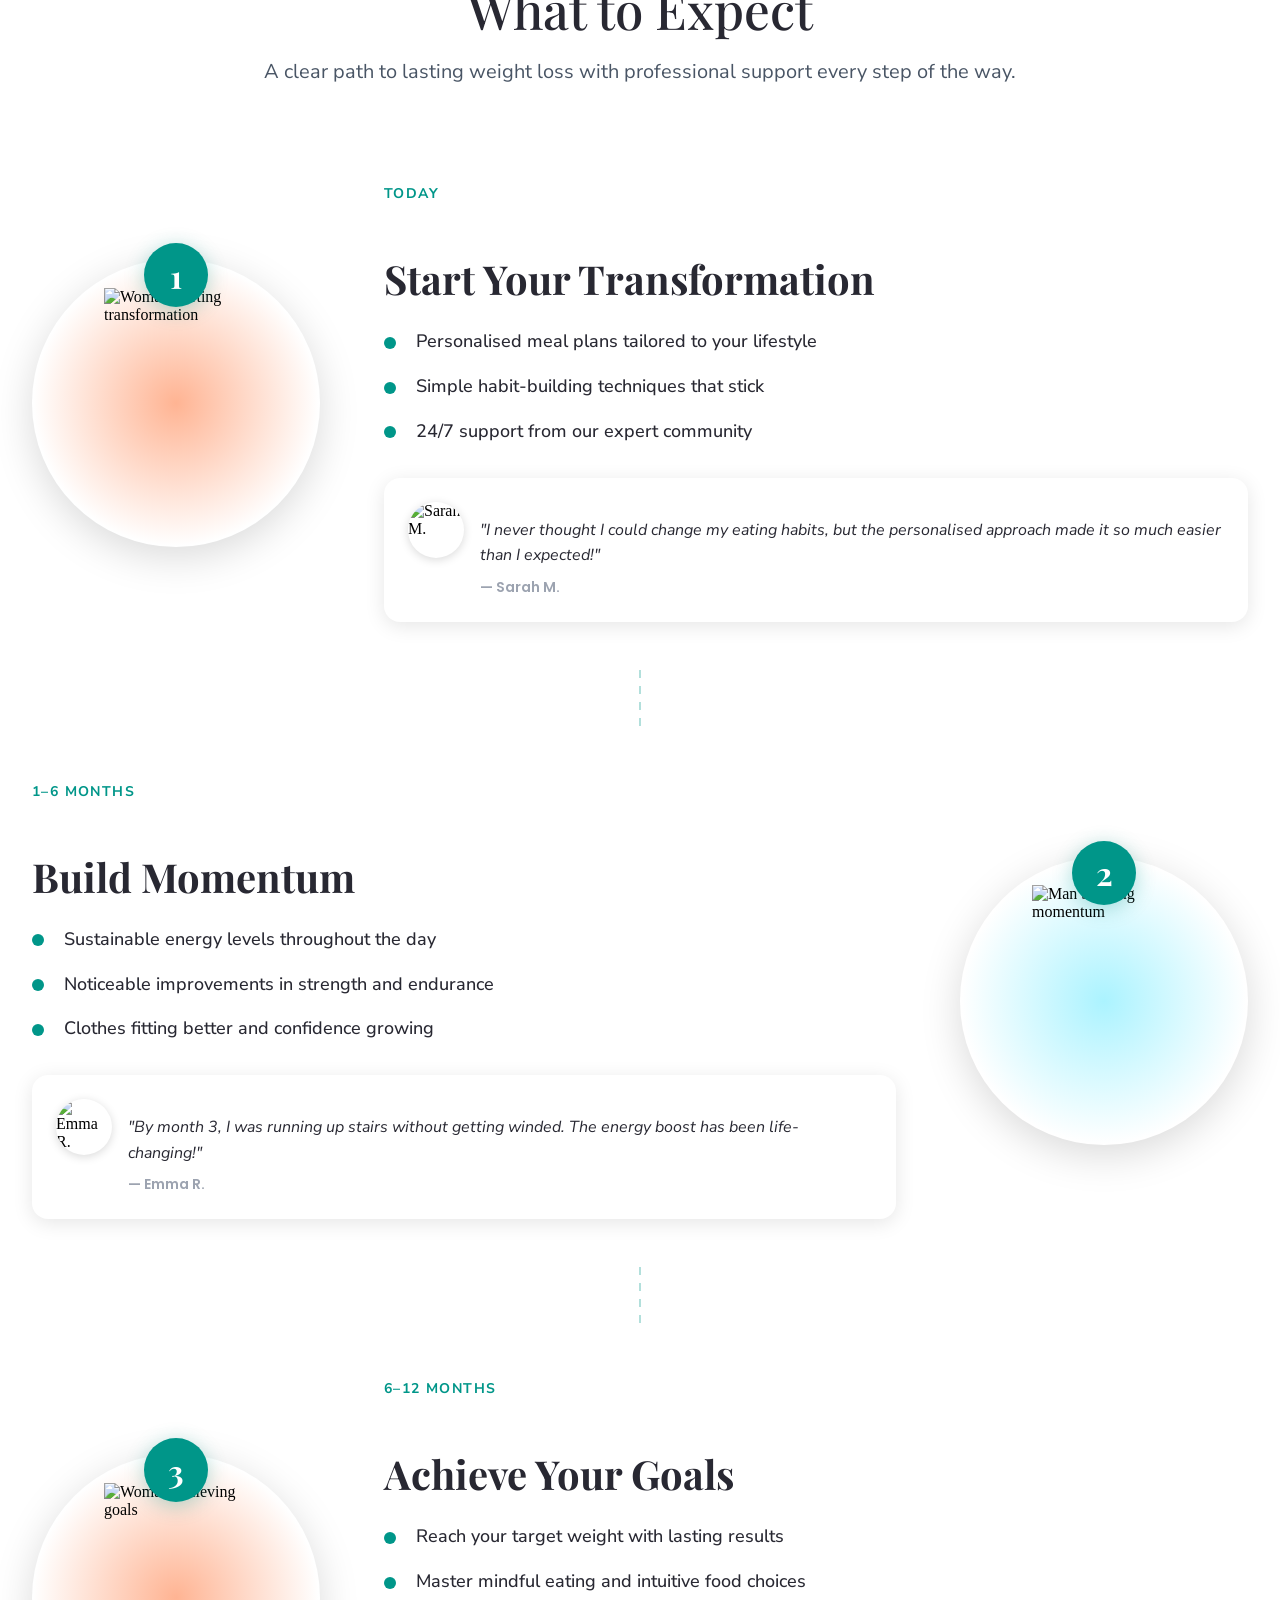
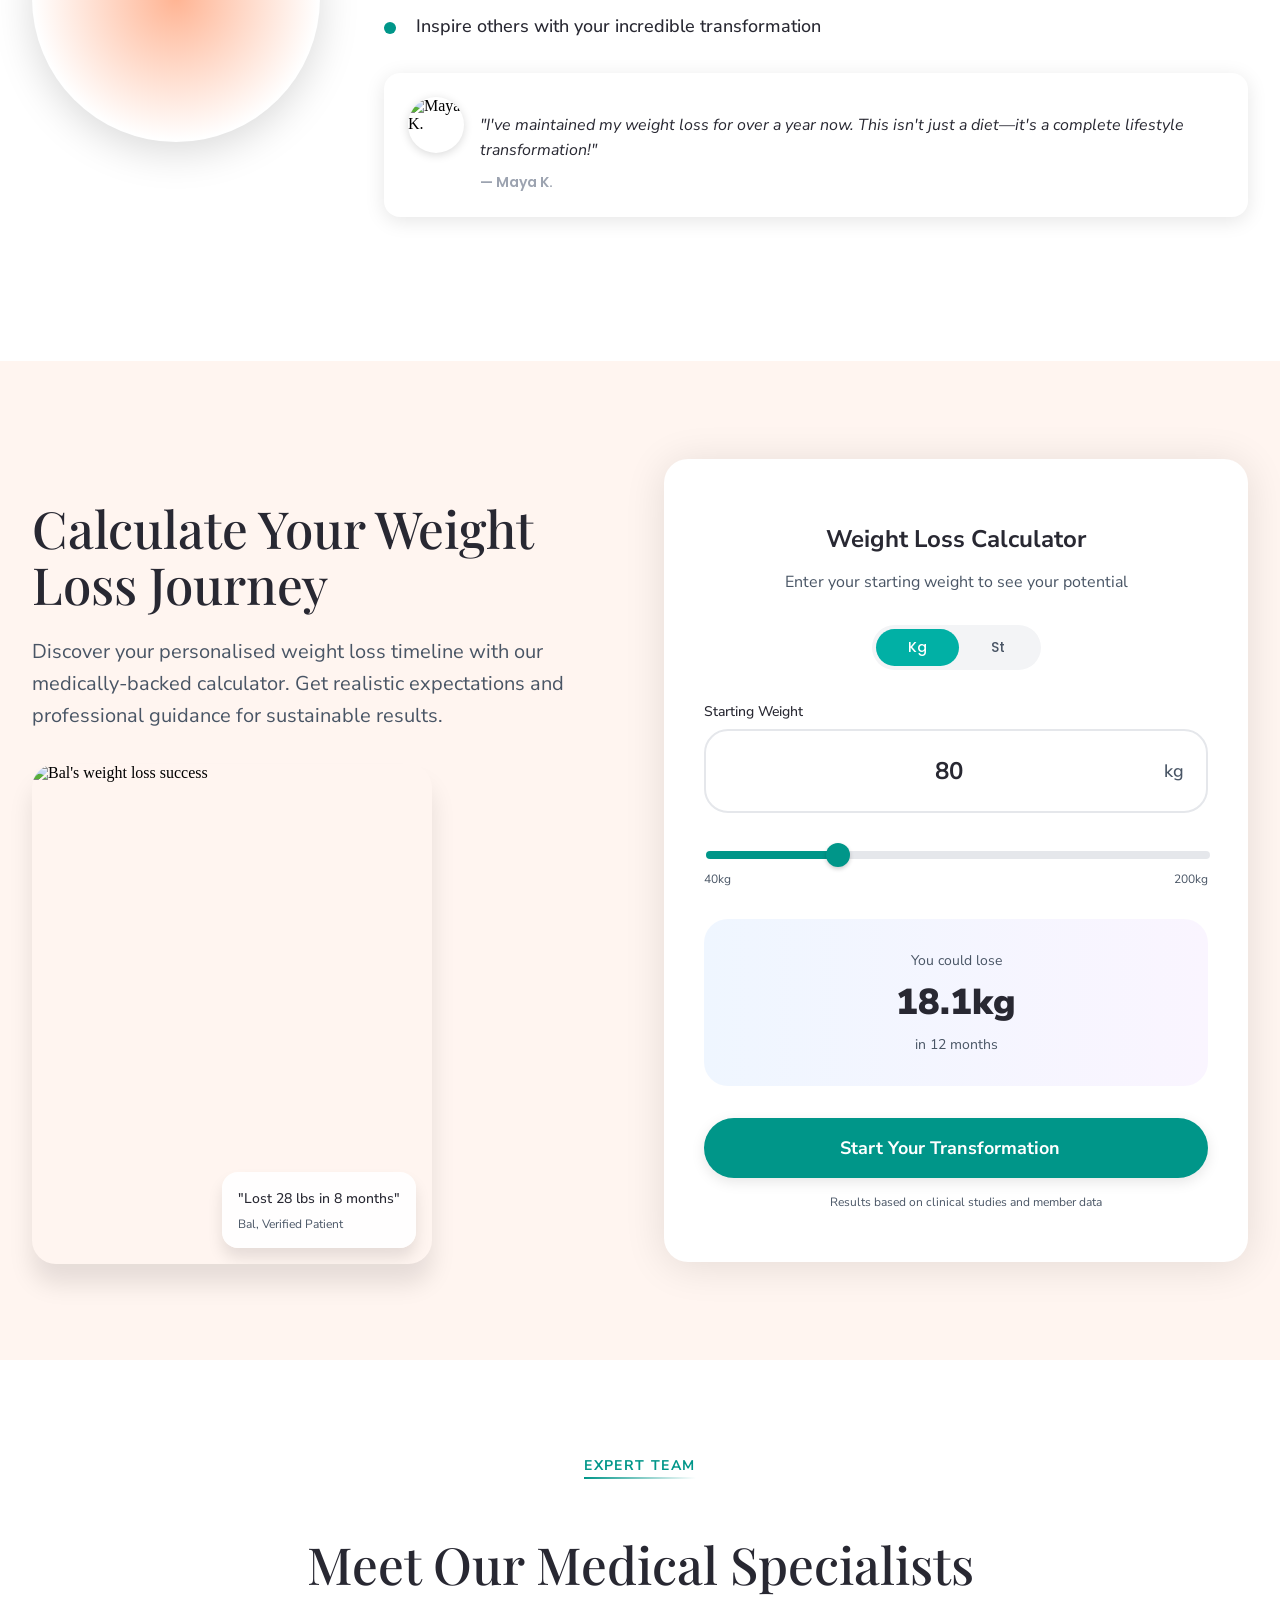
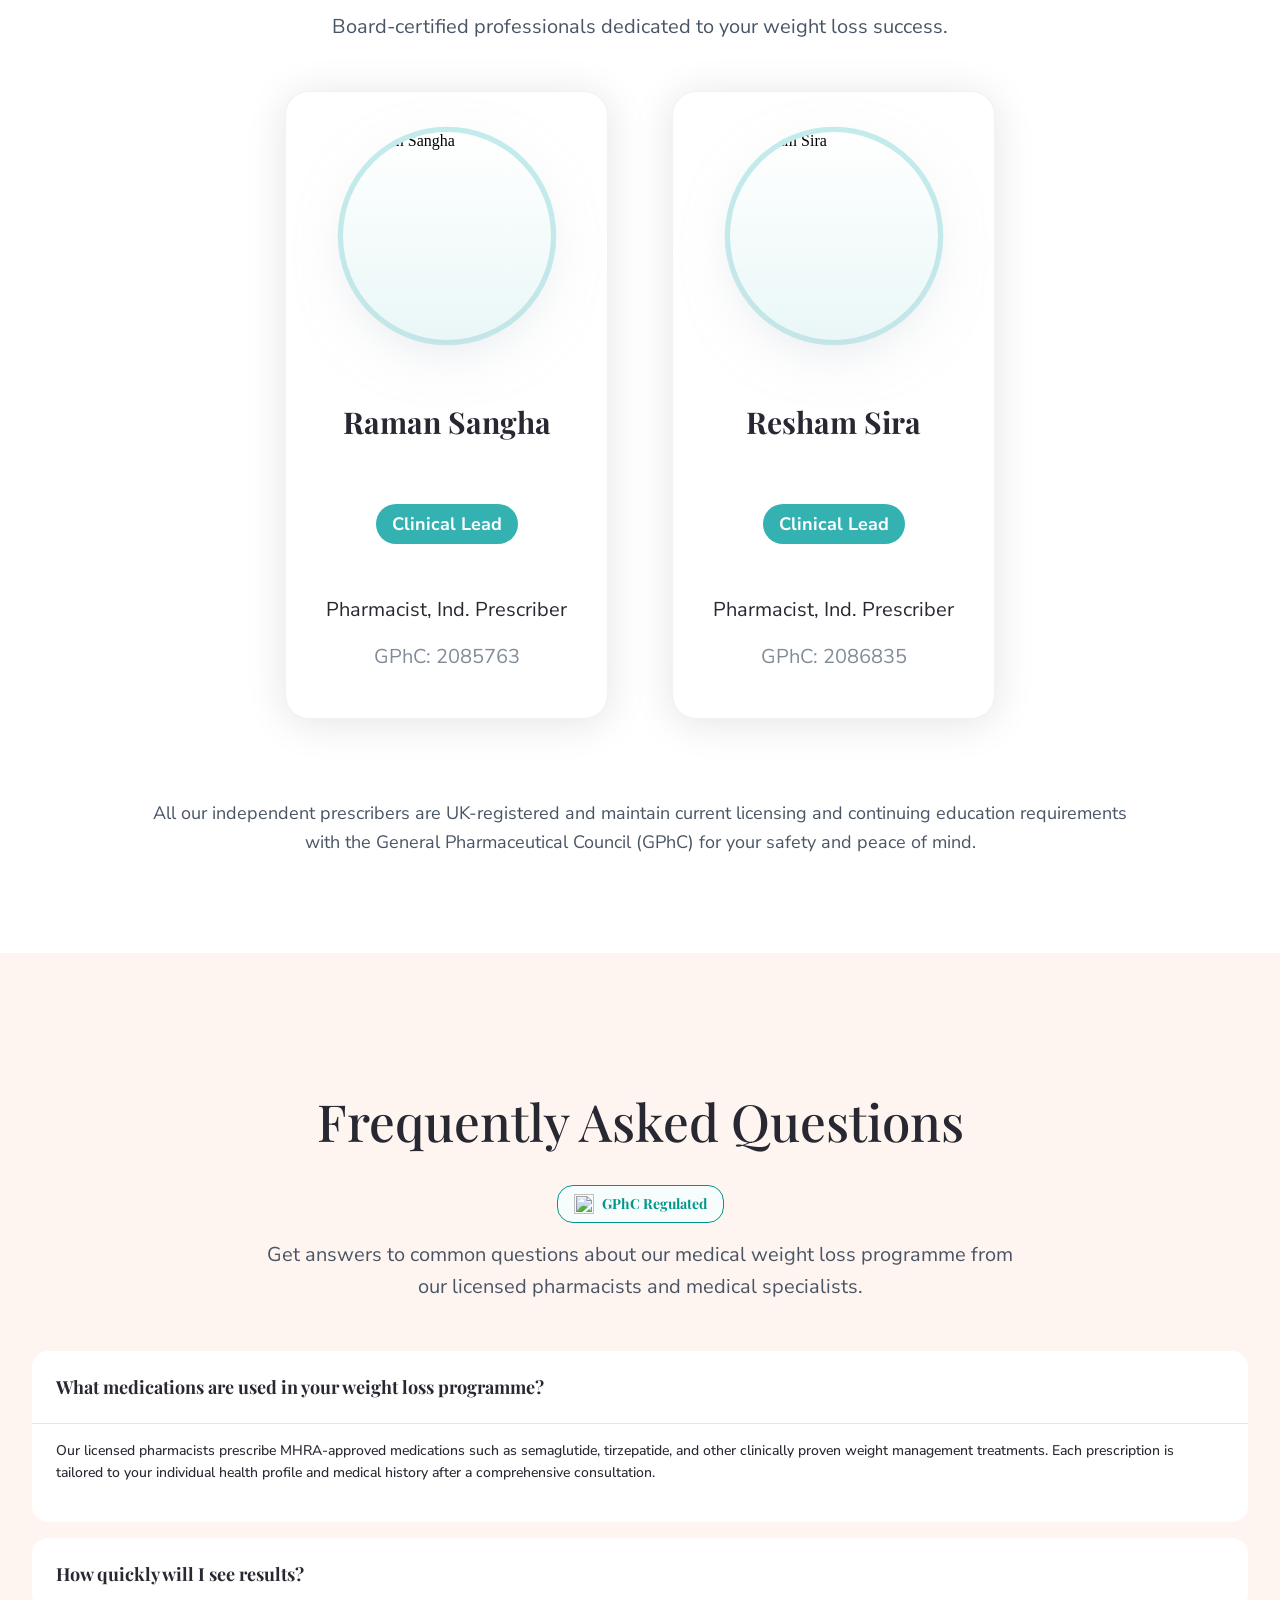
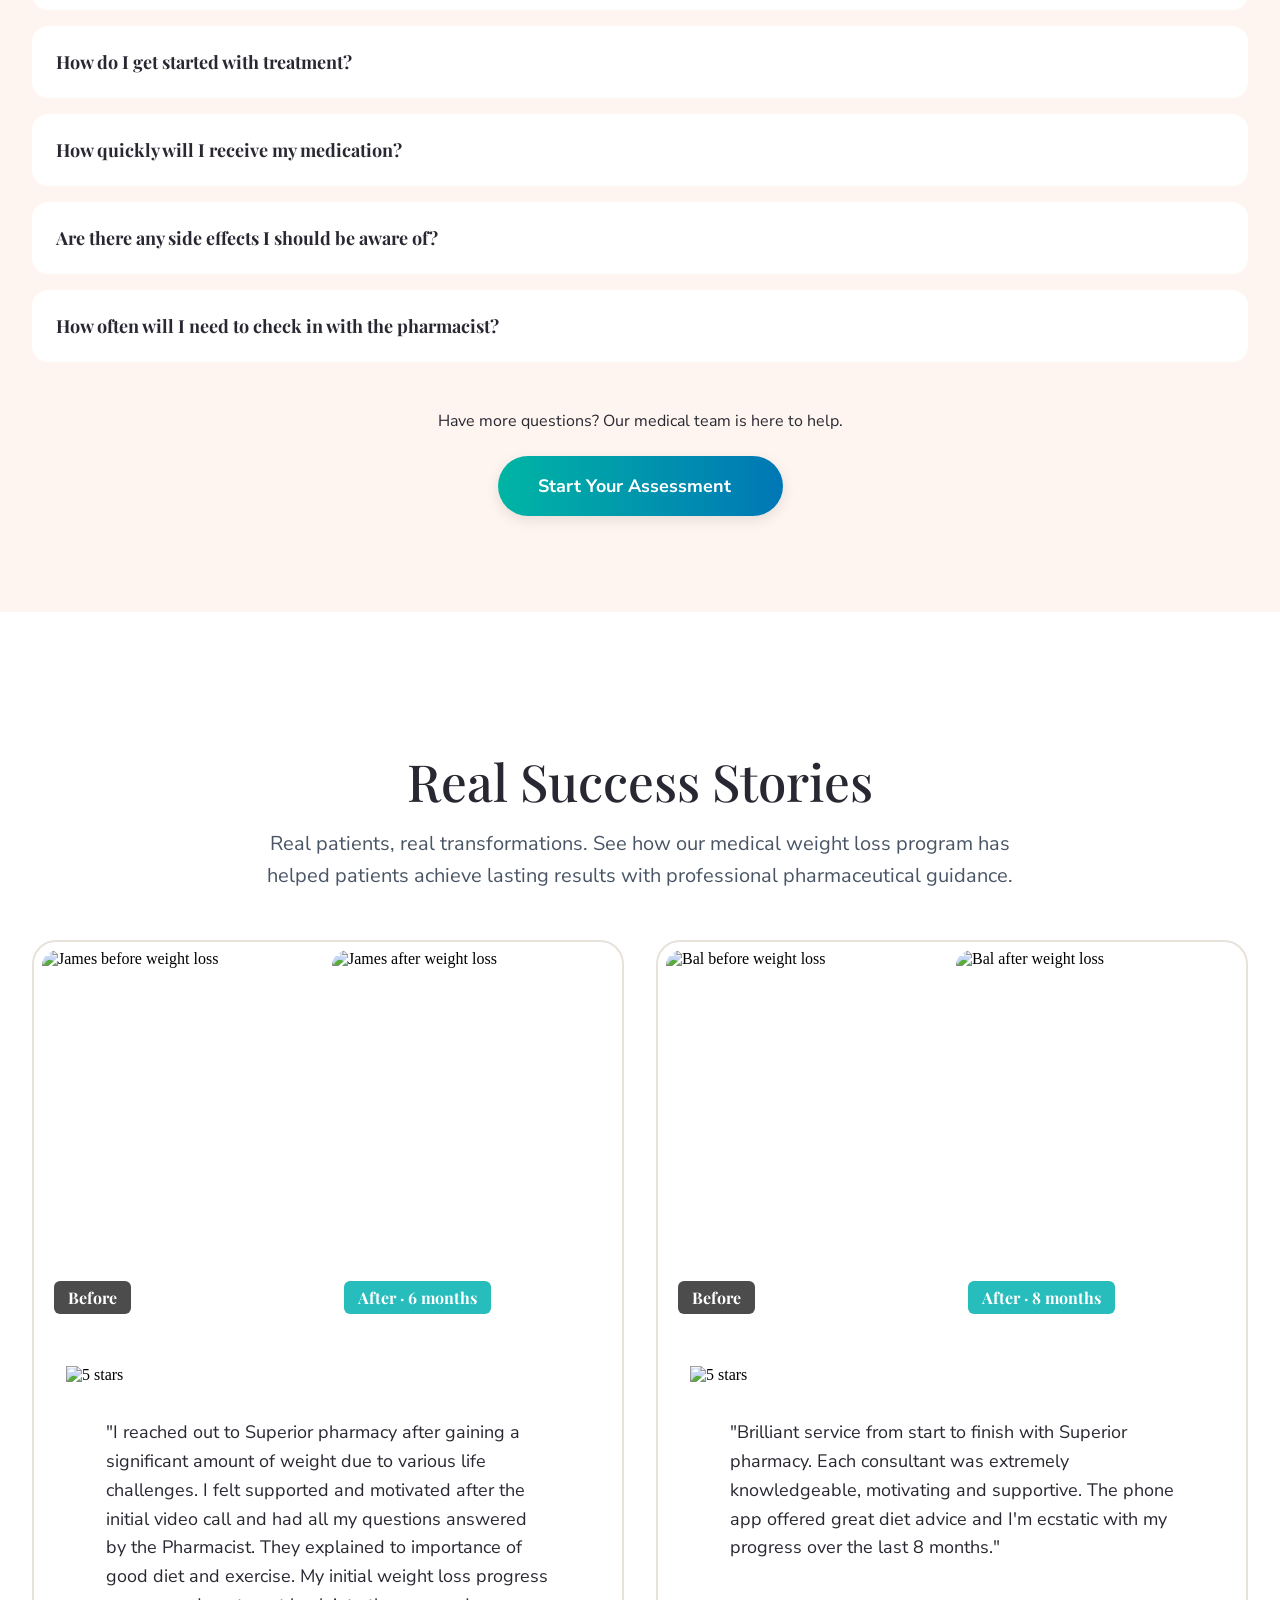
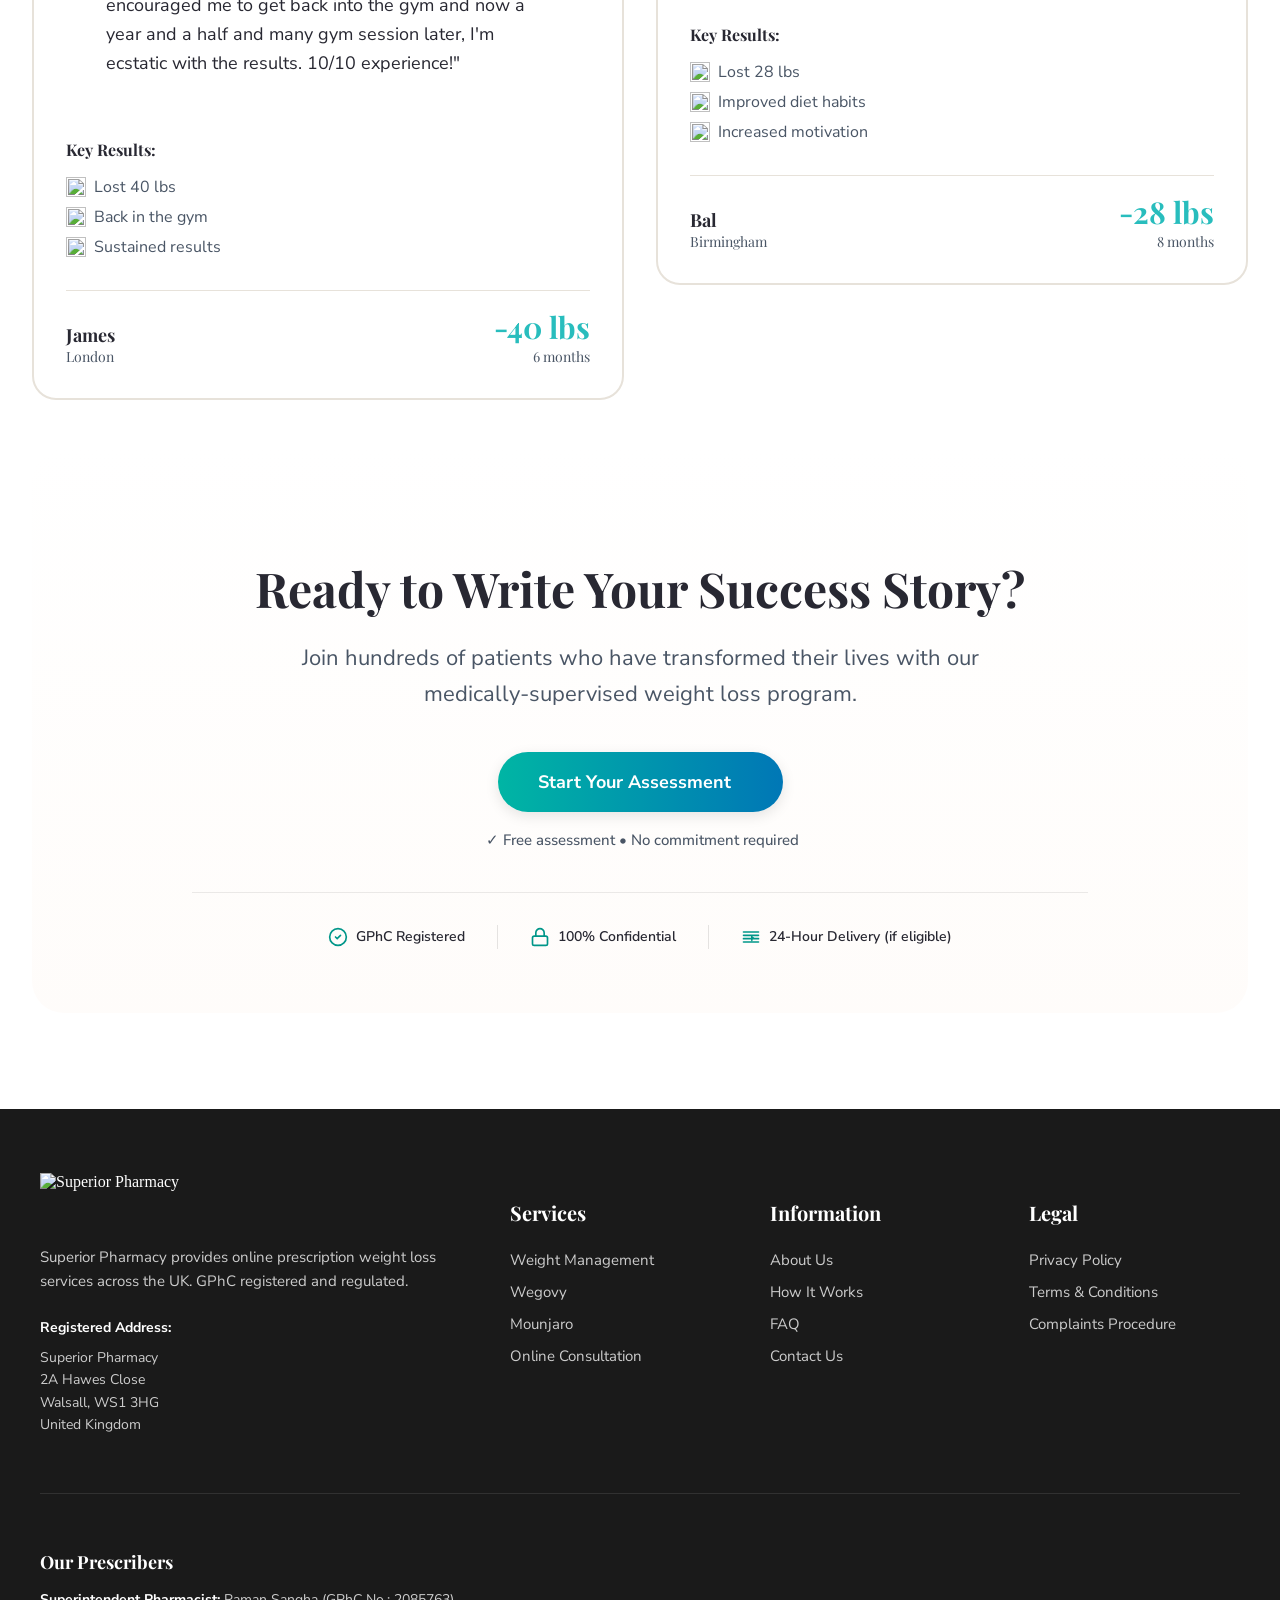
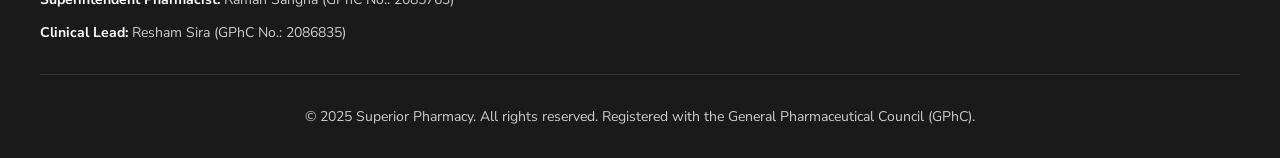
==== commit 36d775fe: "Initial commit from your app" ====
--- a/index.html
+++ b/index.html
@@ -45,10 +45,11 @@
             <div class="nav-dropdown-menu">
               <a href="all-treatments.html">All treatments</a>
               <a href="mounjaro.html">Mounjaro</a>
+              <a href="wegovy.html">Wegovy</a>
               <a href="#switching-providers">Switching Providers</a>
             </div>
           </div>
-          <a href="#patients">For Patients</a>
+          <a href="health-hub.html">Health Hub</a>
           <a href="contact.html">Contact Us</a>
         </div>
           
@@ -76,10 +77,11 @@
             <div class="mobile-dropdown-content">
               <a href="all-treatments.html">All treatments</a>
               <a href="mounjaro.html">Mounjaro</a>
+              <a href="wegovy.html">Wegovy</a>
               <a href="#switching-providers">Switching Providers</a>
             </div>
           </details>
-          <a href="#patients">For Patients</a>
+          <a href="health-hub.html">Health Hub</a>
           <a href="contact.html">Contact Us</a>
           <button class="cta-button primary-cta mobile-cta" onclick="window.location.href='https://superior-pharmacy-we-z3k8.bolt.host/'">
             Start Your Assessment
@@ -641,6 +643,8 @@
       </div>
     </section>
 
+    <!-- Removed Health Hub Section from here -->
+
     <!-- Success Stories Section -->
     <section class="success-stories-section">
       <div class="section-container">
@@ -745,7 +749,7 @@
               <svg width="20" height="20" viewBox="0 0 24 24" fill="none" xmlns="http://www.w3.org/2000/svg">
                 <rect x="3" y="11" width="18" height="11" rx="2" stroke="currentColor" stroke-width="2"/>
                 <path d="M7 11V7C7 5.67392 7.52678 4.40215 8.46447 3.46447C9.40215 2.52678 10.6739 2 12 2C13.3261 2 14.5979 2.52678 15.5355 3.46447C16.4732 4.40215 17 5.67392 17 7V11" stroke="currentColor" stroke-width="2"/>
-              </svg>
+            </svg>
               <span>100% Confidential</span>
             </div>
             <div class="stories-trust-divider"></div>
--- a/responsive.css
+++ b/responsive.css
@@ -3462,6 +3462,393 @@
   outline-offset: 4px;
 }
 
+/* Health Hub Section */
+.health-hub-section {
+  background: var(--bg-cream);
+  padding: 6rem 2rem;
+}
+
+.health-hub-grid {
+  display: grid;
+  grid-template-columns: 3fr 2fr;
+  gap: 2.5rem;
+  margin-top: 4rem;
+}
+
+.featured-article-card {
+  background: var(--white);
+  border-radius: 1.5rem;
+  overflow: hidden;
+  box-shadow: 0 4px 20px rgba(0, 0, 0, 0.06);
+  display: flex;
+  flex-direction: column;
+  transition: all 0.3s ease;
+}
+
+.featured-article-card:hover {
+  transform: translateY(-8px);
+  box-shadow: 0 20px 40px rgba(0, 0, 0, 0.12);
+}
+
+.featured-article-card .article-image {
+  width: 100%;
+  height: 20rem;
+  overflow: hidden;
+}
+
+.featured-article-card .article-image img {
+  width: 100%;
+  height: 100%;
+  object-fit: cover;
+  transition: transform 0.3s ease;
+}
+
+.featured-article-card:hover .article-image img {
+  transform: scale(1.05);
+}
+
+.featured-article-card .article-content {
+  padding: 2.5rem;
+  display: flex;
+  flex-direction: column;
+  flex: 1;
+}
+
+.featured-article-card .article-category {
+  display: inline-block;
+  padding: 0.5rem 1rem;
+  background: rgba(0, 150, 137, 0.08);
+  border-radius: 2rem;
+  font-family: 'Nunito Sans', sans-serif;
+  font-weight: 600;
+  font-size: 0.875rem;
+  color: var(--primary-teal);
+  margin-bottom: 1.5rem;
+  width: fit-content;
+}
+
+.featured-article-card h3 {
+  font-family: 'Playfair Display', serif;
+  font-weight: 700;
+  font-size: 2.25rem;
+  color: var(--text-dark);
+  margin-bottom: 1rem;
+  line-height: 1.3;
+}
+
+.featured-article-card p {
+  font-family: 'Nunito Sans', sans-serif;
+  font-size: 1.0625rem;
+  line-height: 1.6;
+  color: var(--text-gray);
+  margin-bottom: 2rem;
+  flex: 1;
+}
+
+.featured-article-card .article-footer {
+  display: flex;
+  align-items: center;
+  gap: 1rem;
+  flex-wrap: wrap;
+  padding-top: 1.5rem;
+  border-top: 1px solid var(--border-light);
+}
+
+.featured-article-card .article-author,
+.featured-article-card .article-date {
+  font-family: 'Nunito Sans', sans-serif;
+  font-size: 0.875rem;
+  color: var(--text-gray);
+  font-weight: 500;
+}
+
+.featured-article-card .read-more-btn {
+  display: inline-flex;
+  align-items: center;
+  gap: 0.5rem;
+  padding: 0.75rem 1.25rem;
+  background: var(--primary-teal);
+  color: var(--white);
+  border-radius: 2rem;
+  font-family: 'Nunito Sans', sans-serif;
+  font-weight: 600;
+  font-size: 0.9375rem;
+  text-decoration: none;
+  transition: all 0.3s ease;
+  margin-left: auto;
+}
+
+.featured-article-card .read-more-btn:hover {
+  background: #007d72;
+  transform: translateY(-2px);
+}
+
+.featured-article-card .read-more-btn img {
+  width: 1rem;
+  height: 1rem;
+  filter: brightness(0) invert(1);
+}
+
+.supporting-articles-grid {
+  display: flex;
+  flex-direction: column;
+  gap: 1.5rem;
+}
+
+.supporting-article-card {
+  background: var(--white);
+  border-radius: 1.5rem;
+  overflow: hidden;
+  box-shadow: 0 2px 10px rgba(0, 0, 0, 0.05);
+  display: flex;
+  transition: all 0.3s ease;
+}
+
+.supporting-article-card:hover {
+  transform: translateY(-4px);
+  box-shadow: 0 8px 20px rgba(0, 0, 0, 0.1);
+}
+
+.supporting-article-card.card-blue {
+  background: linear-gradient(135deg, rgba(150, 240, 255, 0.1) 0%, rgba(150, 240, 255, 0.05) 100%), var(--white);
+}
+
+.supporting-article-card.card-pink {
+  background: linear-gradient(135deg, rgba(255, 161, 120, 0.1) 0%, rgba(255, 161, 120, 0.05) 100%), var(--white);
+}
+
+.supporting-article-card.card-peach {
+  background: linear-gradient(135deg, rgba(231, 206, 107, 0.1) 0%, rgba(231, 206, 107, 0.05) 100%), var(--white);
+}
+
+.supporting-article-card .article-thumbnail {
+  width: 8rem;
+  height: 8rem;
+  flex-shrink: 0;
+  overflow: hidden;
+}
+
+.supporting-article-card .article-thumbnail img {
+  width: 100%;
+  height: 100%;
+  object-fit: cover;
+  transition: transform 0.3s ease;
+}
+
+.supporting-article-card:hover .article-thumbnail img {
+  transform: scale(1.08);
+}
+
+.supporting-article-card .article-content {
+  padding: 1.5rem;
+  display: flex;
+  flex-direction: column;
+  flex: 1;
+}
+
+.supporting-article-card .article-category {
+  display: inline-block;
+  padding: 0.375rem 0.75rem;
+  background: rgba(0, 150, 137, 0.05);
+  border-radius: 1.5rem;
+  font-family: 'Nunito Sans', sans-serif;
+  font-weight: 600;
+  font-size: 0.75rem;
+  color: var(--primary-teal);
+  margin-bottom: 0.75rem;
+  width: fit-content;
+}
+
+.supporting-article-card h4 {
+  font-family: 'Playfair Display', serif;
+  font-weight: 700;
+  font-size: 1.125rem;
+  color: var(--text-dark);
+  margin-bottom: 0.5rem;
+  line-height: 1.4;
+  flex: 1;
+}
+
+.supporting-article-card p {
+  font-family: 'Nunito Sans', sans-serif;
+  font-size: 0.875rem;
+  line-height: 1.5;
+  color: var(--text-gray);
+  margin-bottom: 1rem;
+}
+
+.supporting-article-card .article-meta {
+  display: flex;
+  justify-content: space-between;
+  align-items: center;
+  padding-top: 0.75rem;
+  border-top: 1px solid var(--border-light);
+}
+
+.supporting-article-card .read-time {
+  font-family: 'Nunito Sans', sans-serif;
+  font-size: 0.8125rem;
+  color: var(--text-gray);
+  font-weight: 500;
+}
+
+.supporting-article-card .read-more-link {
+  font-family: 'Nunito Sans', sans-serif;
+  font-size: 0.875rem;
+  color: var(--primary-teal);
+  font-weight: 600;
+  text-decoration: none;
+  transition: color 0.3s;
+}
+
+.supporting-article-card .read-more-link:hover {
+  color: #007d72;
+  text-decoration: underline;
+}
+
+.health-hub-cta {
+  text-align: center;
+  margin-top: 4rem;
+}
+
+/* Responsive Styles for Health Hub */
+@media (max-width: 1024px) {
+  .health-hub-grid {
+    grid-template-columns: 1fr;
+    gap: 2rem;
+  }
+  
+  .featured-article-card .article-image {
+    height: 16rem;
+  }
+  
+  .featured-article-card .article-content {
+    padding: 2rem;
+  }
+  
+  .featured-article-card h3 {
+    font-size: 1.875rem;
+  }
+  
+  .featured-article-card p {
+    font-size: 1rem;
+  }
+  
+  .supporting-articles-grid {
+    gap: 1rem;
+  }
+  
+  .supporting-article-card .article-thumbnail {
+    width: 7rem;
+    height: 7rem;
+  }
+  
+  .supporting-article-card .article-content {
+    padding: 1.25rem;
+  }
+  
+  .supporting-article-card h4 {
+    font-size: 1rem;
+  }
+  
+  .supporting-article-card p {
+    font-size: 0.8125rem;
+  }
+}
+
+@media (max-width: 768px) {
+  .health-hub-section {
+    padding: 4rem 1.5rem;
+  }
+  
+  .health-hub-grid {
+    margin-top: 3rem;
+  }
+  
+  .featured-article-card .article-image {
+    height: 14rem;
+  }
+  
+  .featured-article-card .article-content {
+    padding: 1.5rem;
+  }
+  
+  .featured-article-card .article-category {
+    font-size: 0.75rem;
+    margin-bottom: 1rem;
+  }
+  
+  .featured-article-card h3 {
+    font-size: 1.5rem;
+    margin-bottom: 0.75rem;
+  }
+  
+  .featured-article-card p {
+    font-size: 0.9375rem;
+    margin-bottom: 1.5rem;
+  }
+  
+  .featured-article-card .article-footer {
+    flex-direction: column;
+    align-items: flex-start;
+    gap: 0.75rem;
+  }
+  
+  .featured-article-card .read-more-btn {
+    width: 100%;
+    justify-content: center;
+    margin-left: 0;
+    font-size: 0.875rem;
+    padding: 0.875rem 1rem;
+  }
+  
+  .supporting-article-card {
+    flex-direction: column;
+  }
+  
+  .supporting-article-card .article-thumbnail {
+    width: 100%;
+    height: 10rem;
+  }
+  
+  .supporting-article-card .article-content {
+    padding: 1.5rem;
+  }
+  
+  .supporting-article-card .article-category {
+    font-size: 0.75rem;
+    margin-bottom: 0.75rem;
+  }
+  
+  .supporting-article-card h4 {
+    font-size: 1.125rem;
+    margin-bottom: 0.75rem;
+  }
+  
+  .supporting-article-card p {
+    font-size: 0.875rem;
+    margin-bottom: 1rem;
+  }
+  
+  .supporting-article-card .article-meta {
+    flex-direction: column;
+    align-items: flex-start;
+    gap: 0.5rem;
+  }
+  
+  .supporting-article-card .read-more-link {
+    font-size: 0.8125rem;
+  }
+  
+  .health-hub-cta {
+    margin-top: 3rem;
+  }
+  
+  .health-hub-cta .cta-button {
+    width: 100%;
+  }
+}
+
 /* Footer Styles */
 .site-footer {
   background: #1a1a1a;
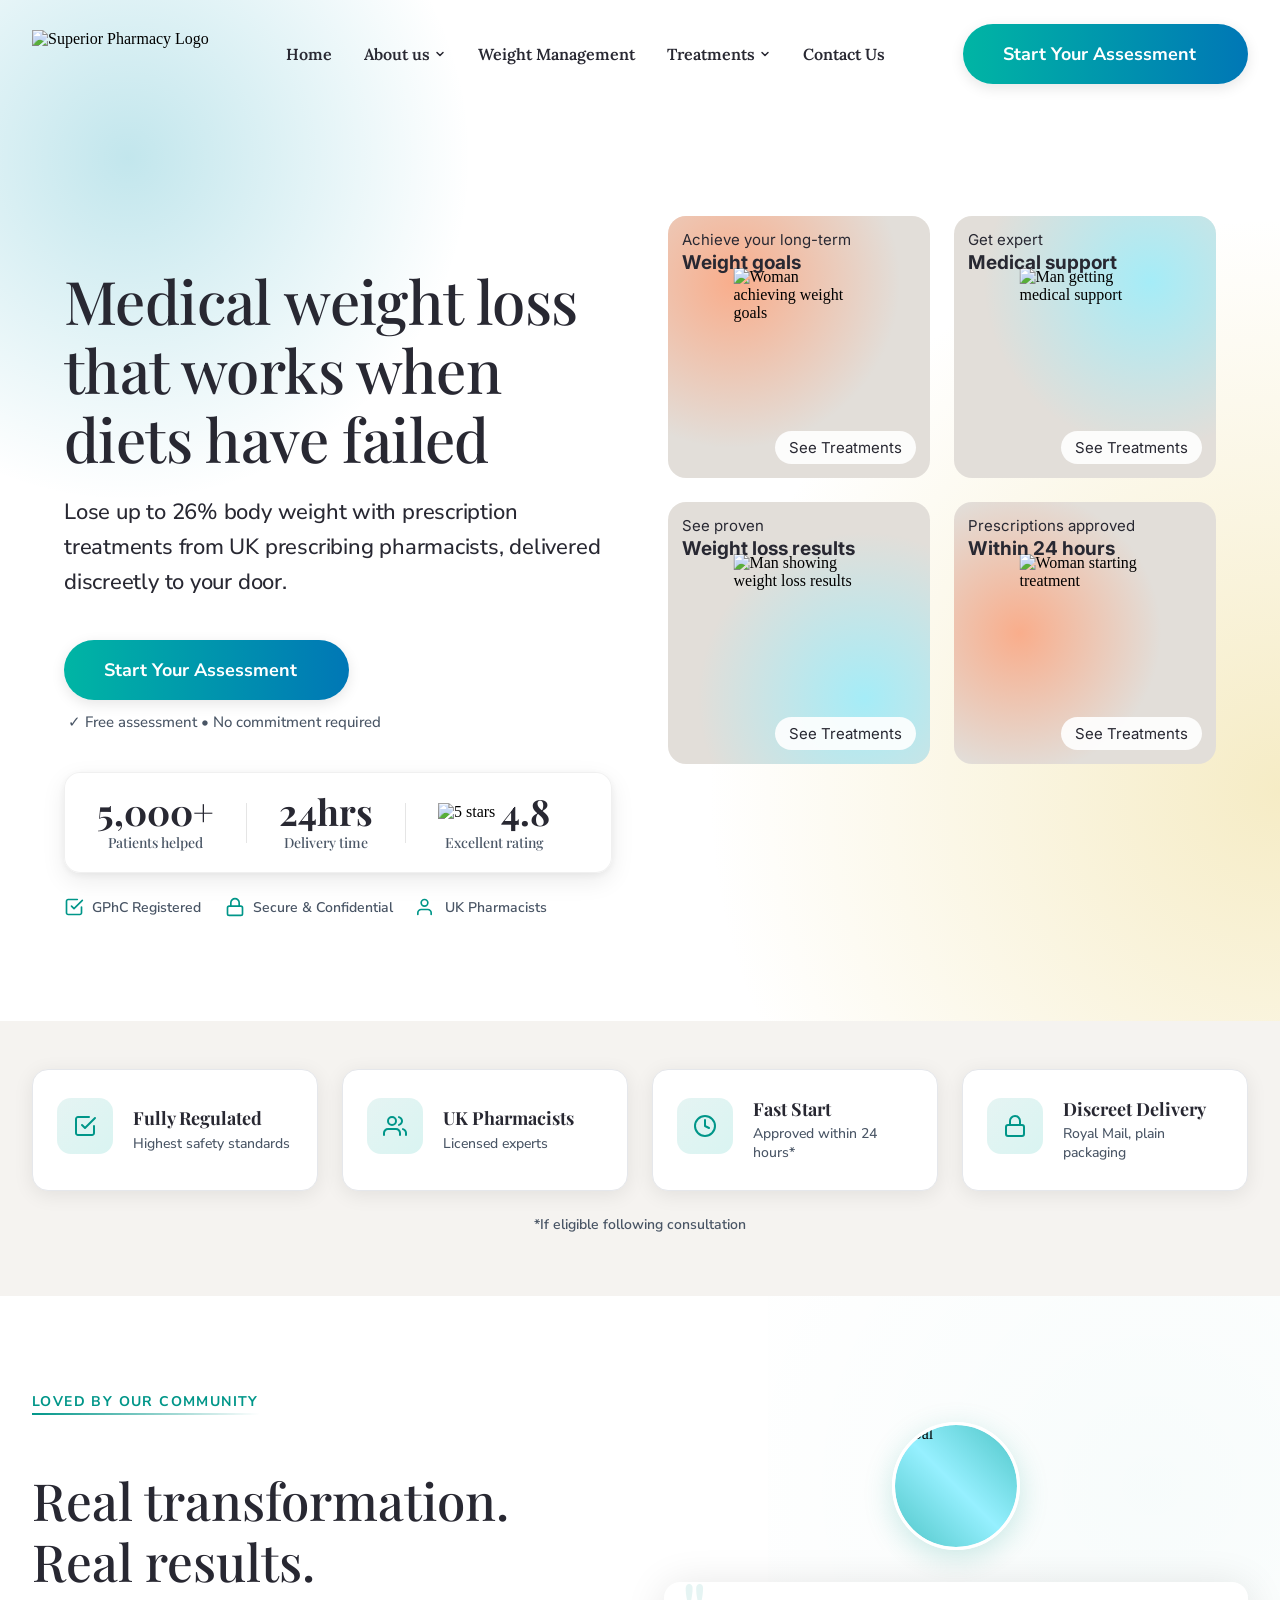
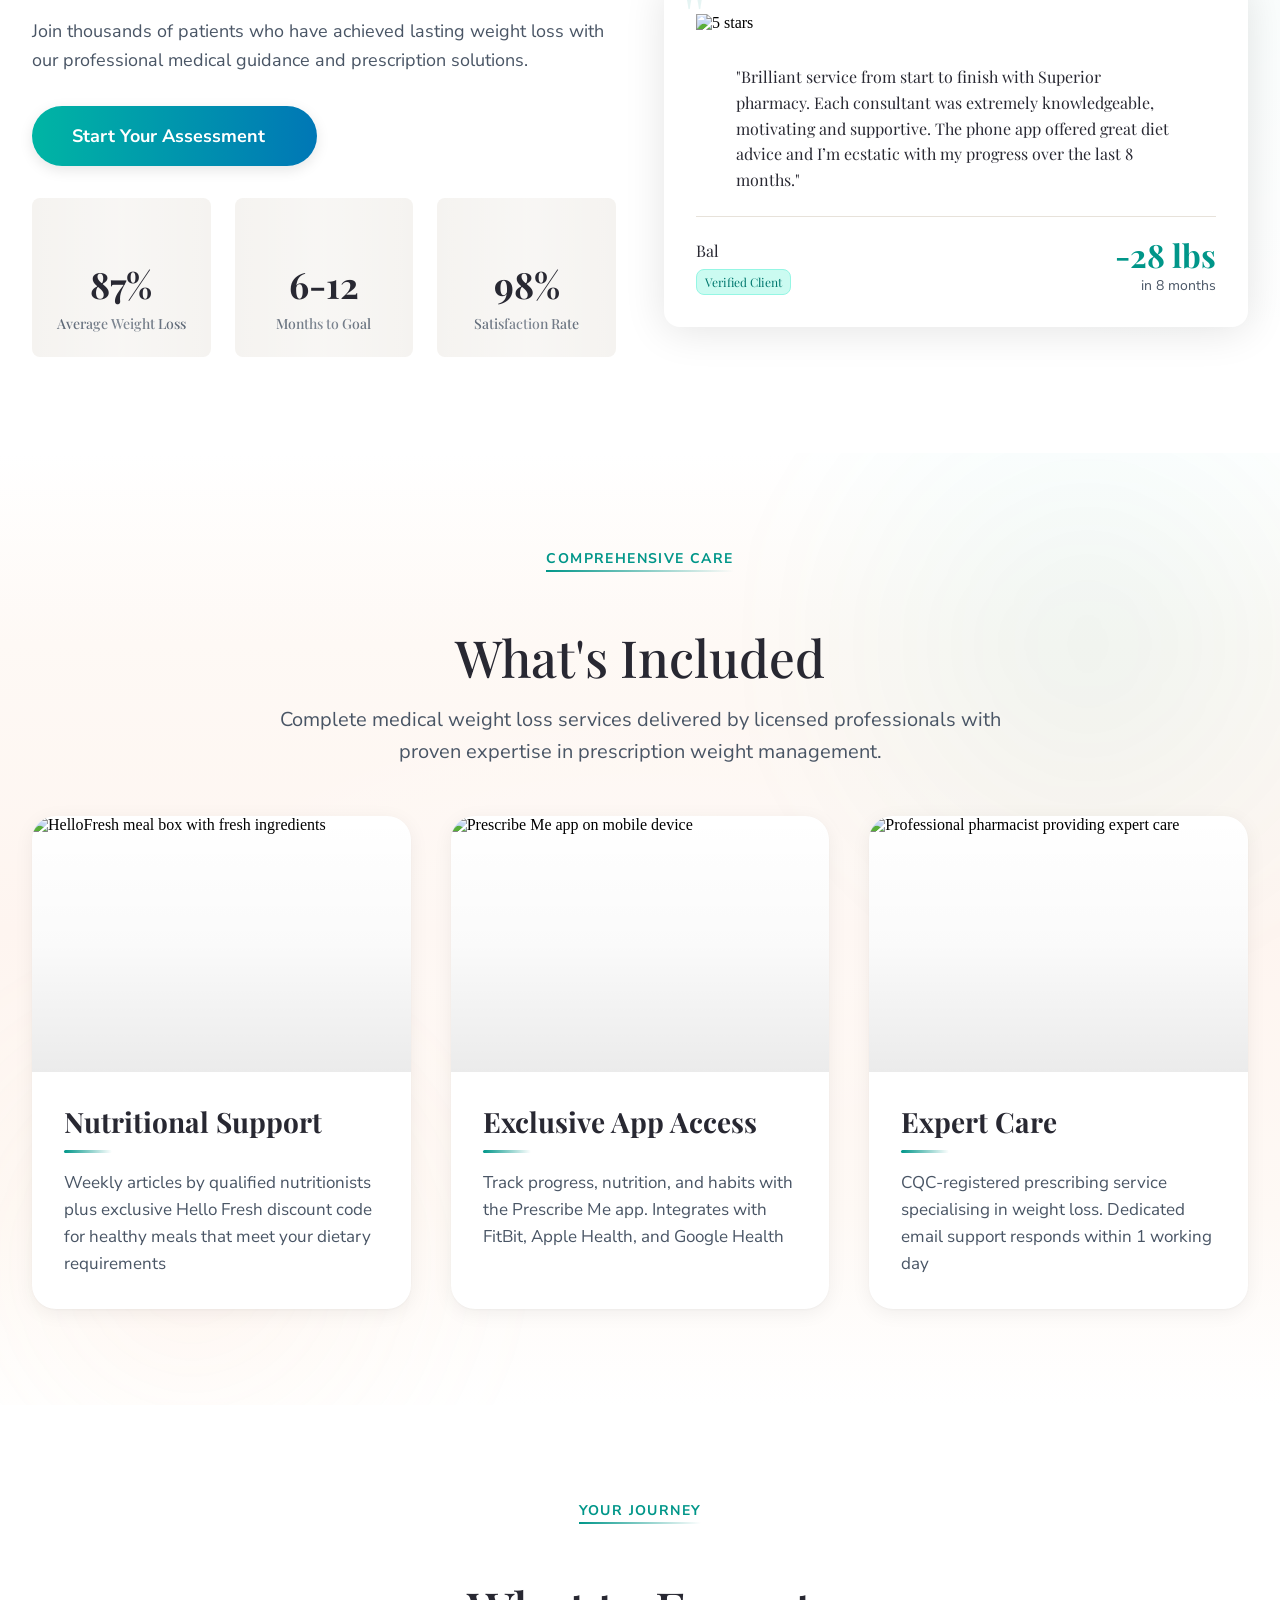
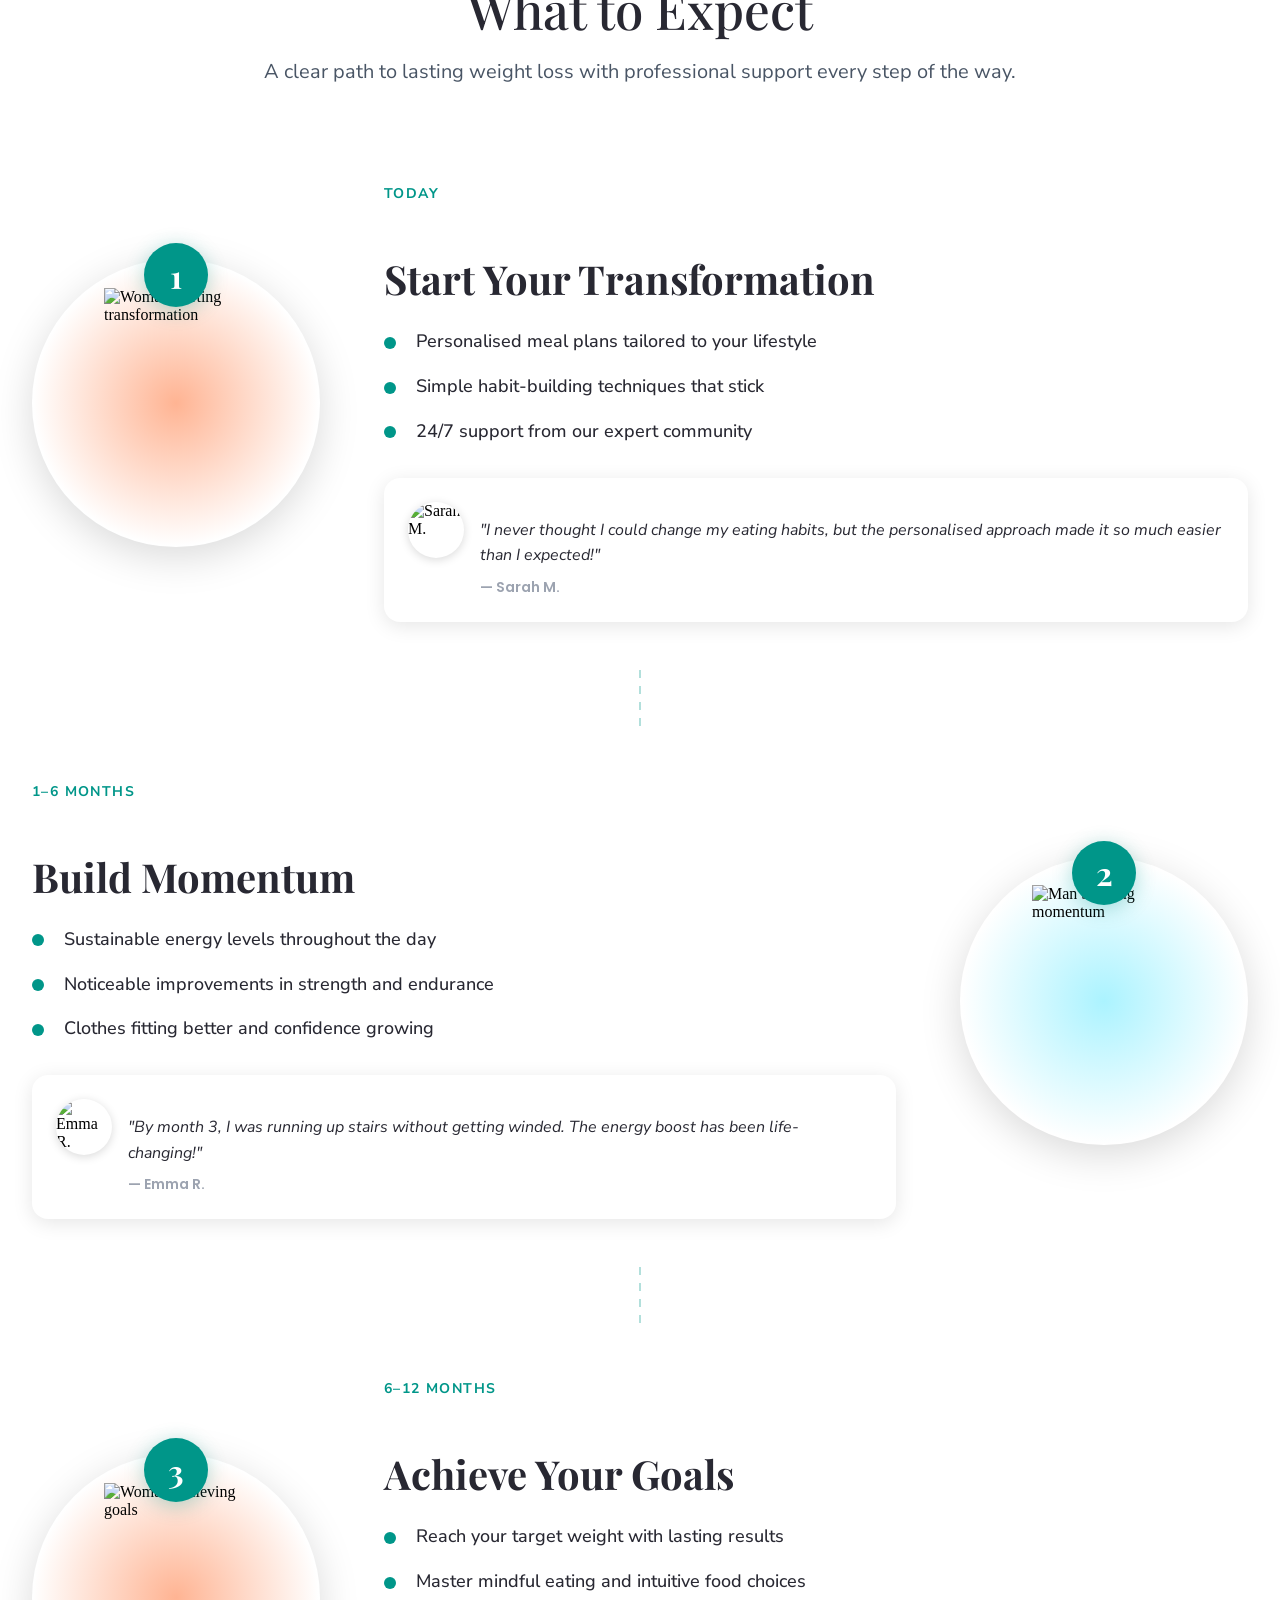
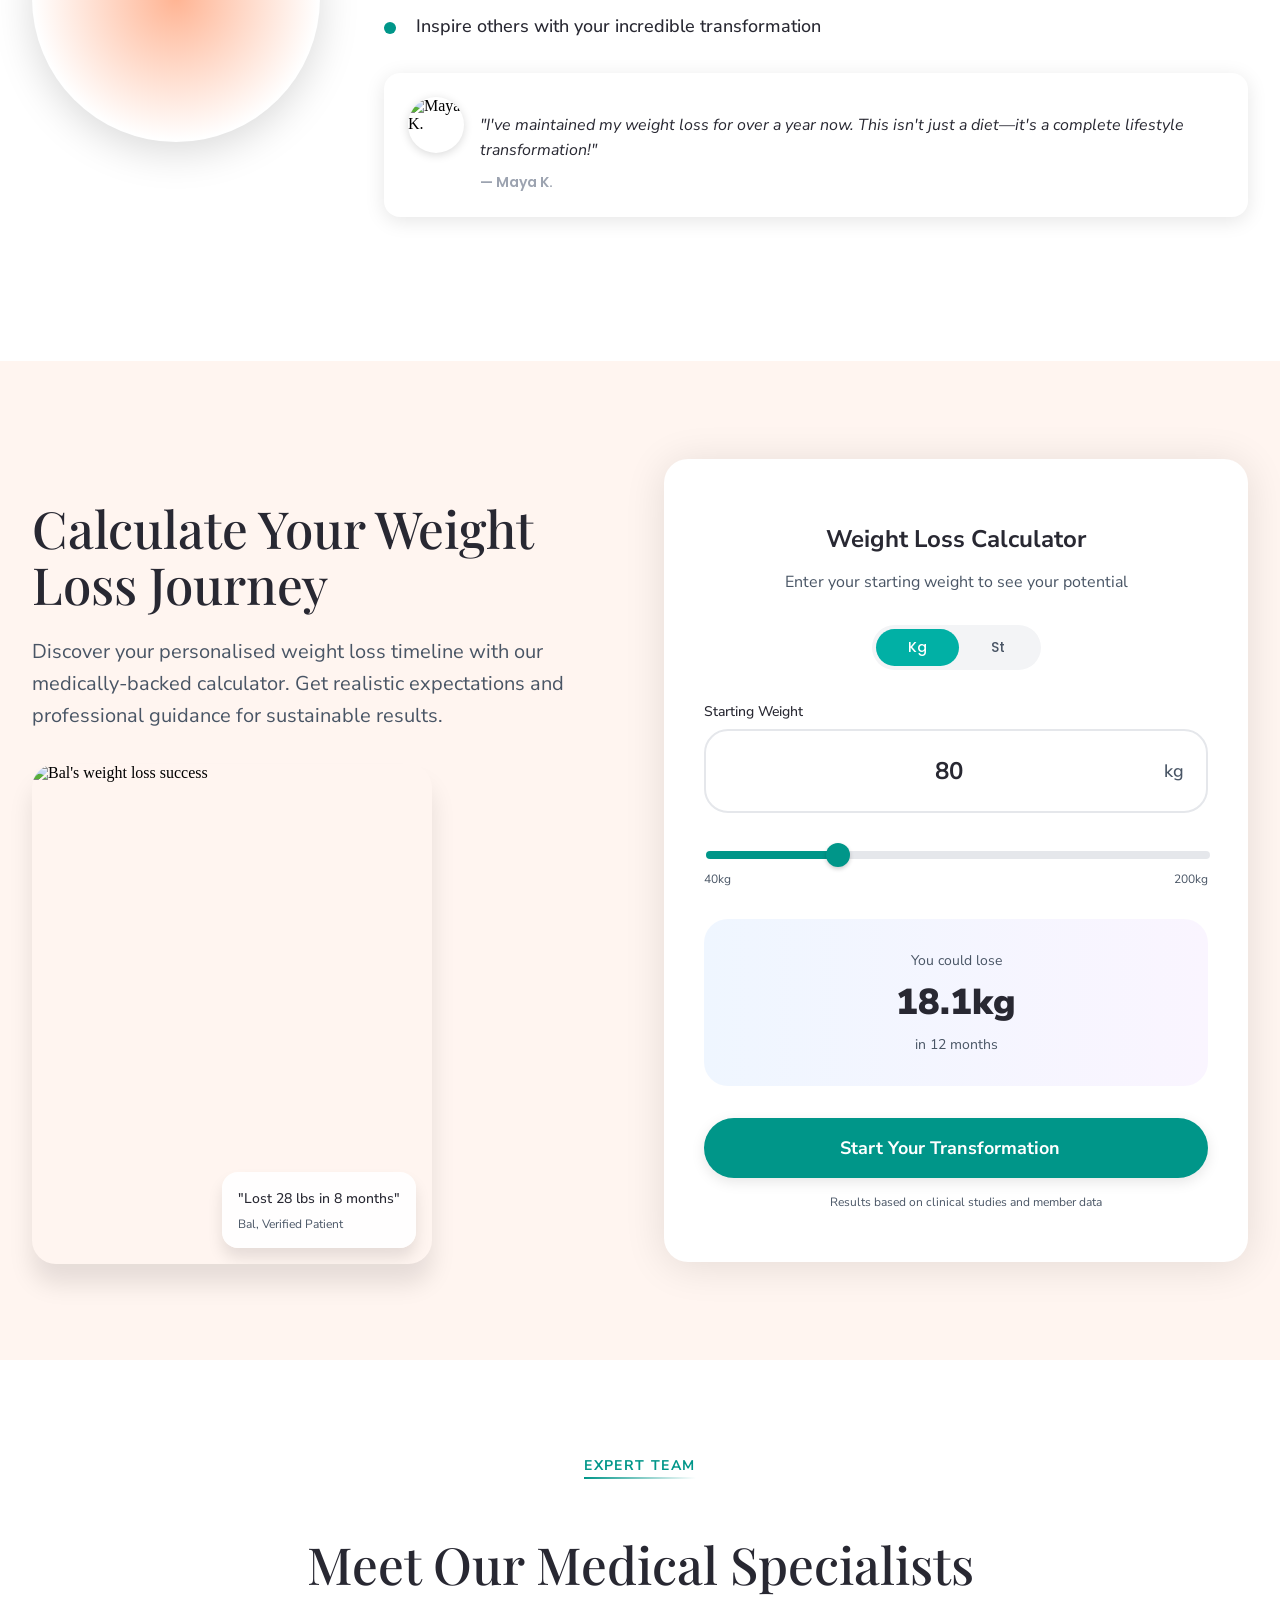
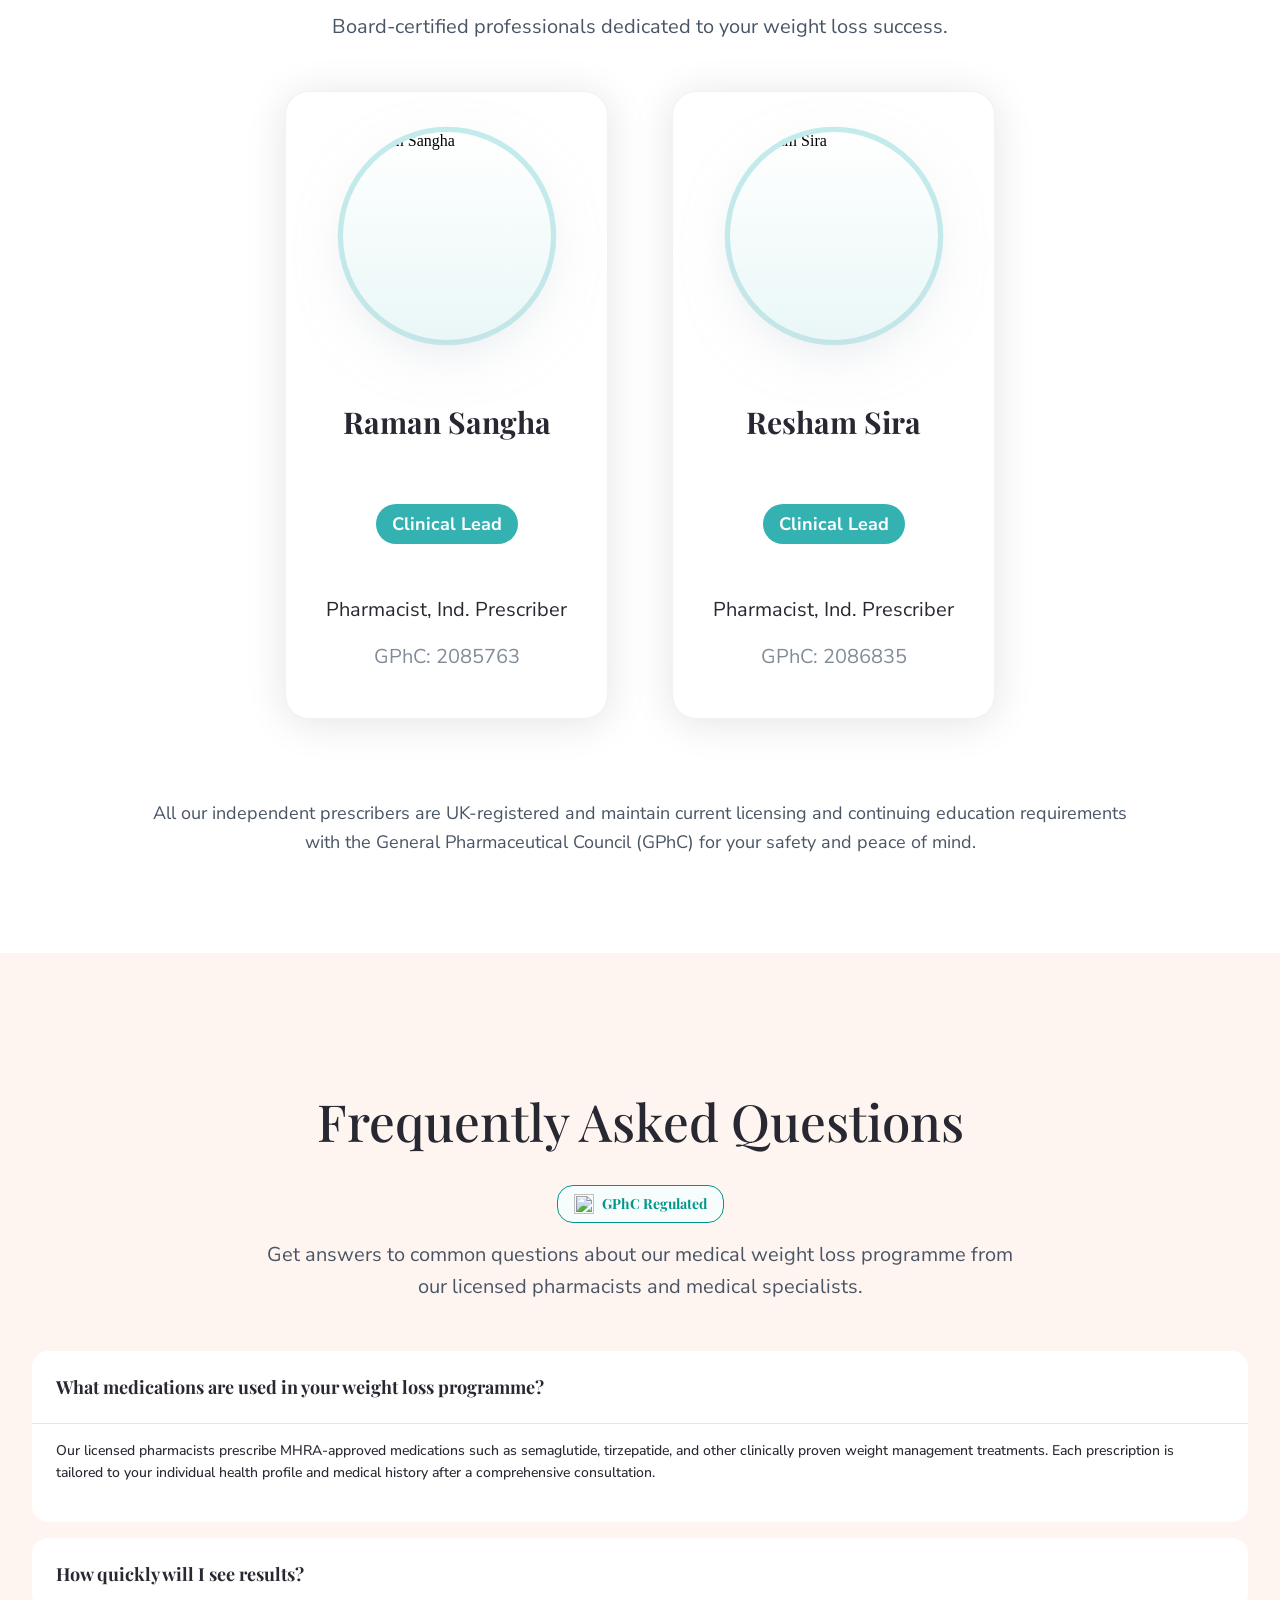
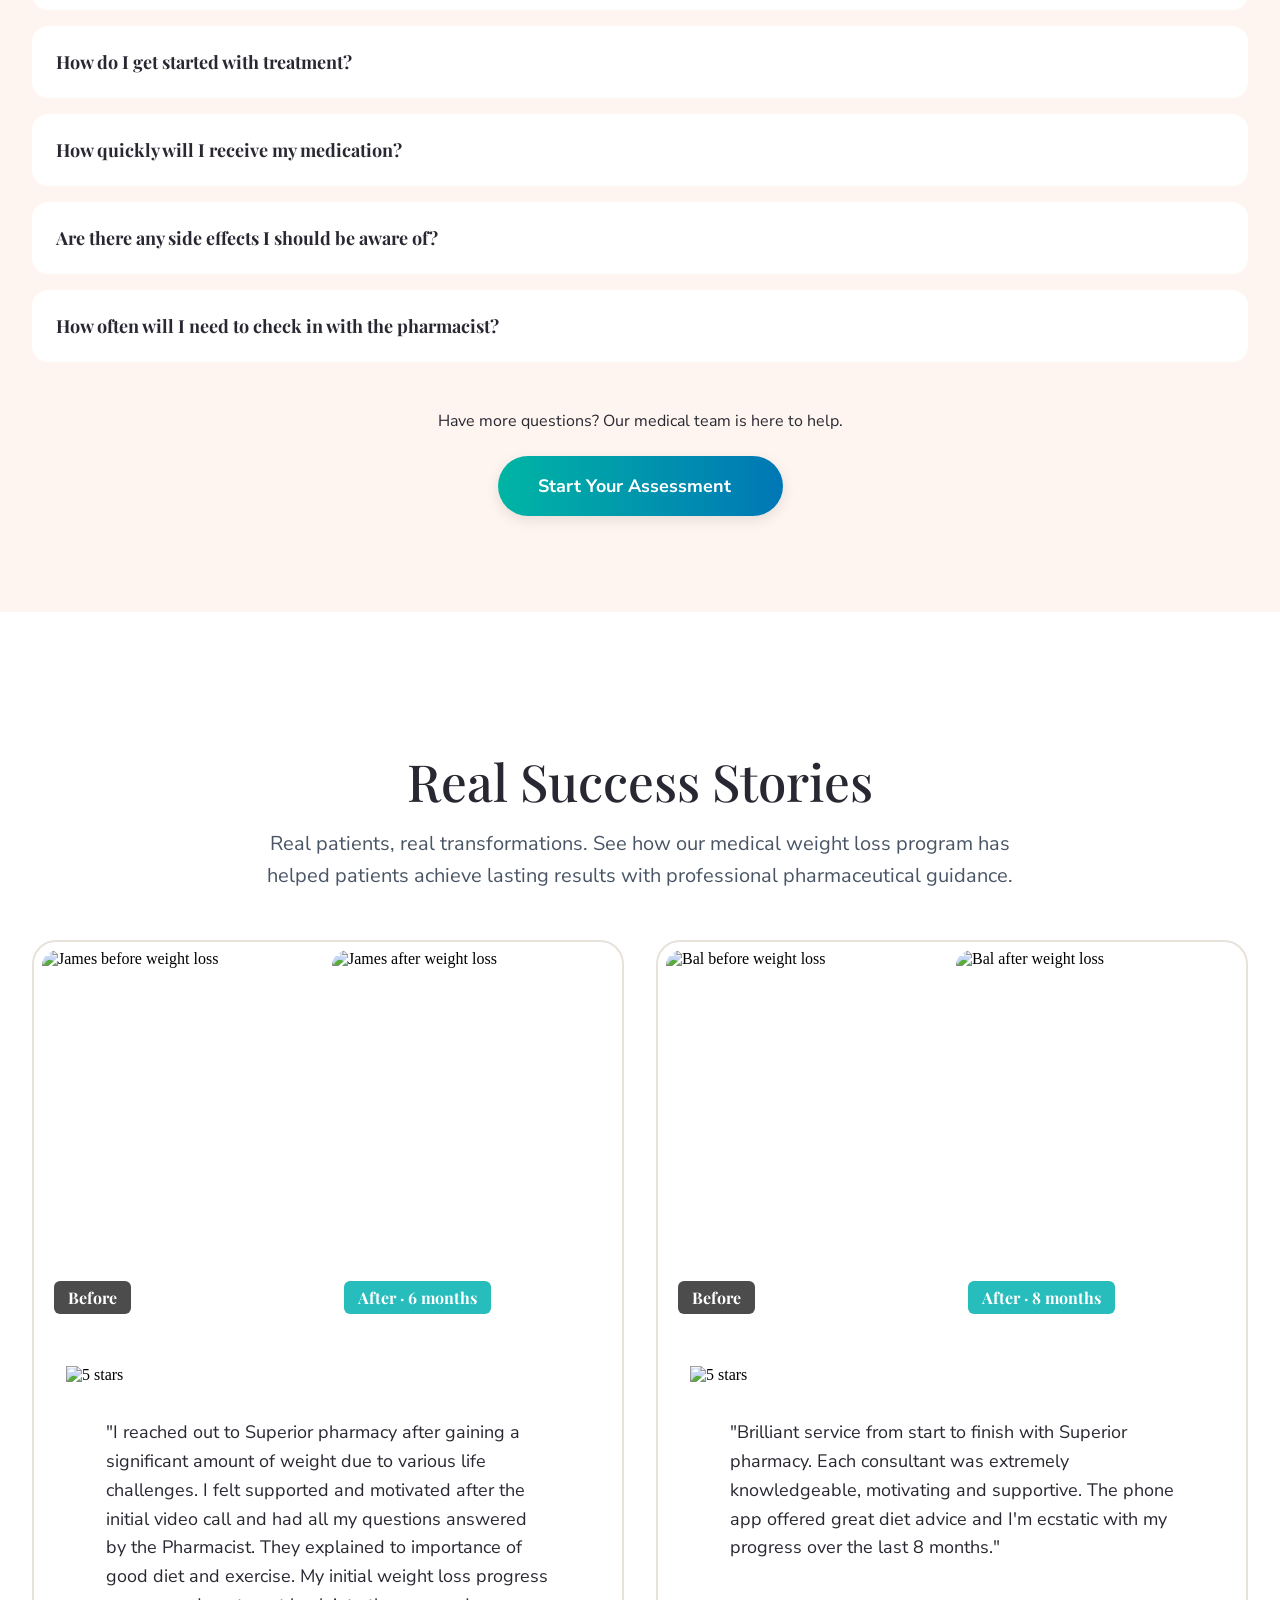
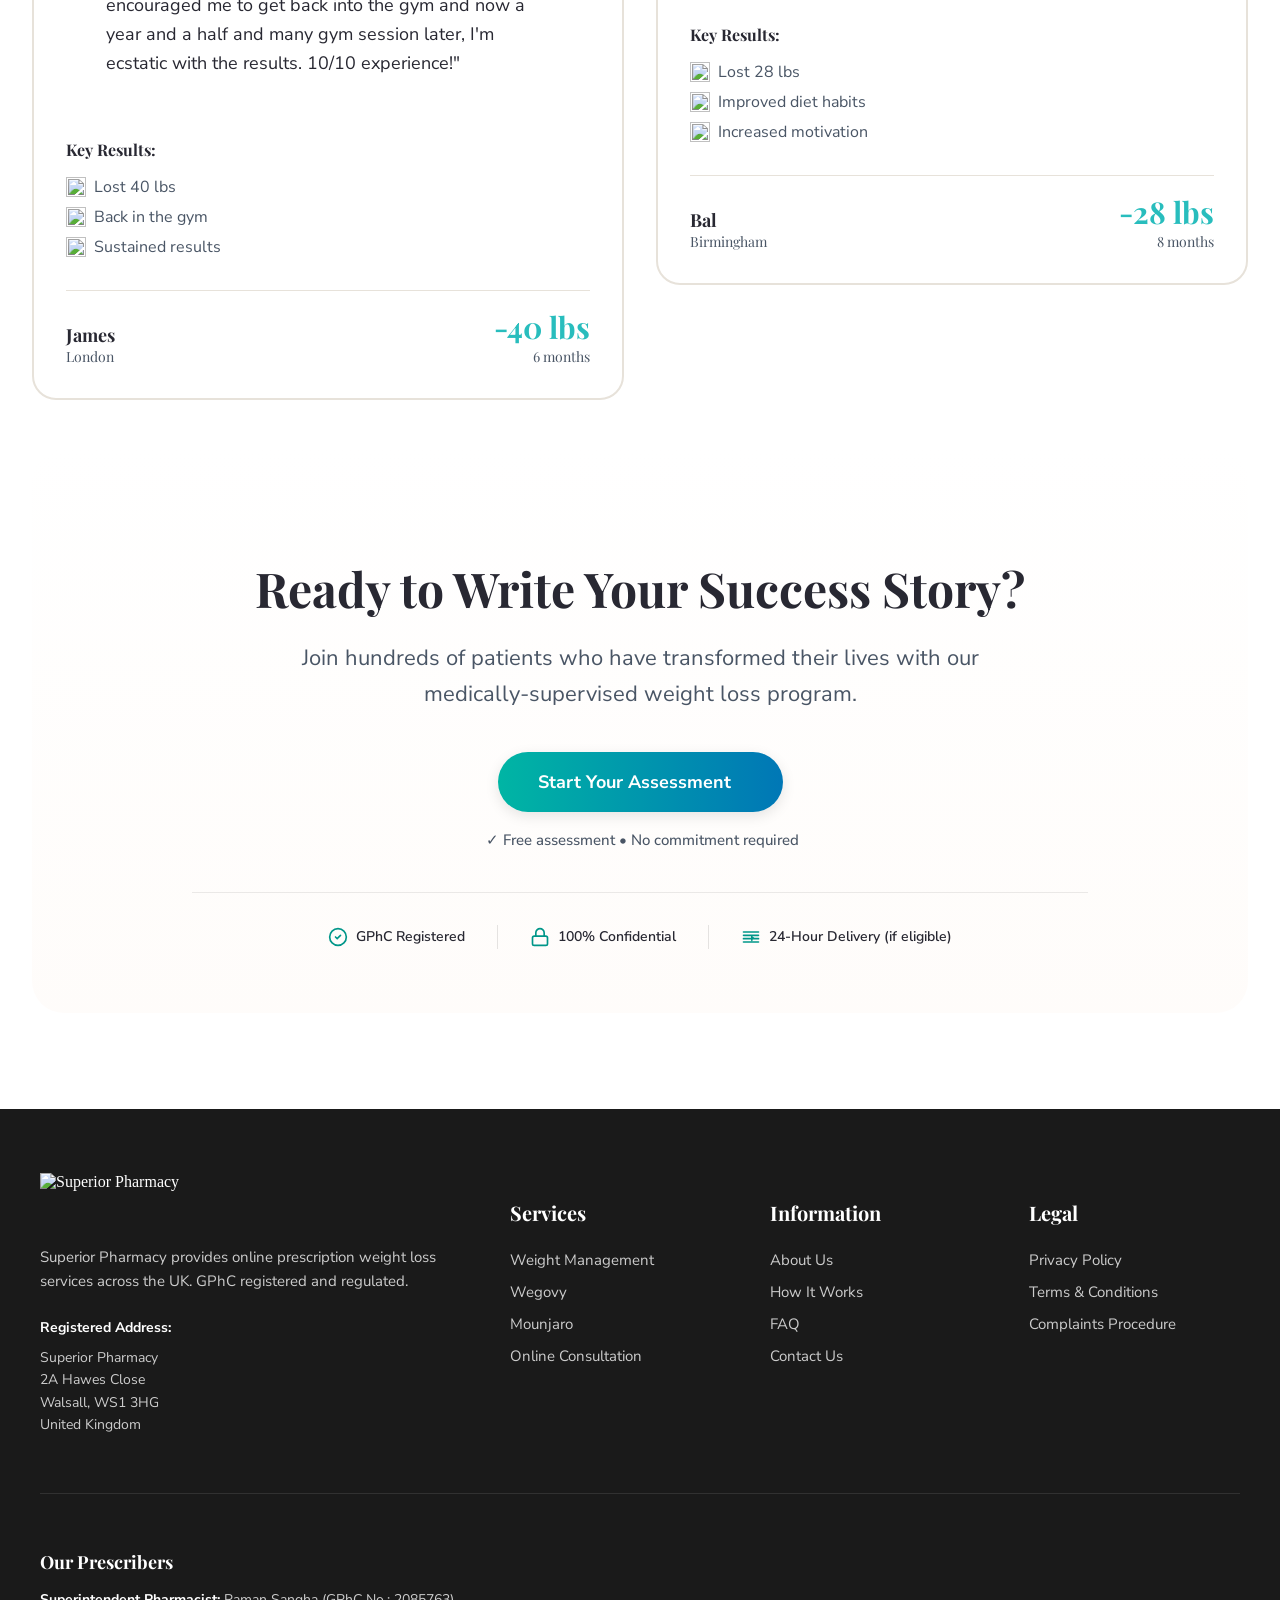
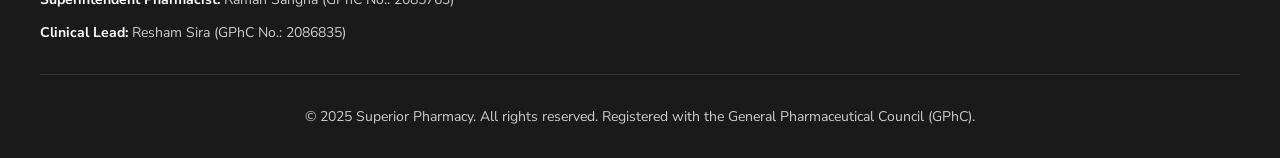
==== commit 13d203aa: "Initial commit from your app" ====
--- a/index.html
+++ b/index.html
@@ -33,7 +33,18 @@
           <!-- Desktop Navigation -->
         <div class="nav-links">
           <a href="index.html">Home</a>
-          <a href="about.html">About us</a>
+          <div class="nav-dropdown">
+            <button class="nav-dropdown-btn" aria-expanded="false" aria-haspopup="true">
+              About us
+              <svg width="12" height="12" viewBox="0 0 12 12" fill="none" xmlns="http://www.w3.org/2000/svg">
+                <path d="M3 4.5L6 7.5L9 4.5" stroke="currentColor" stroke-width="1.5" stroke-linecap="round" stroke-linejoin="round"/>
+              </svg>
+            </button>
+            <div class="nav-dropdown-menu">
+              <a href="about.html">About Us</a>
+              <a href="resources.html">Resources</a>
+            </div>
+          </div>
           <a href="weight-management.html">Weight Management</a>
           <div class="nav-dropdown">
             <button class="nav-dropdown-btn" aria-expanded="false" aria-haspopup="true">
@@ -49,7 +60,6 @@
               <a href="#switching-providers">Switching Providers</a>
             </div>
           </div>
-          <a href="health-hub.html">Health Hub</a>
           <a href="contact.html">Contact Us</a>
         </div>
           
@@ -70,7 +80,13 @@
         <div class="mobile-menu">
         <div class="mobile-menu-links">
           <a href="index.html">Home</a>
-          <a href="about.html">About us</a>
+          <details class="mobile-dropdown">
+            <summary>About us</summary>
+            <div class="mobile-dropdown-content">
+              <a href="about.html">About Us</a>
+              <a href="resources.html">Resources</a>
+            </div>
+          </details>
           <a href="weight-management.html">Weight Management</a>
           <details class="mobile-dropdown">
             <summary>Treatments</summary>
@@ -81,7 +97,6 @@
               <a href="#switching-providers">Switching Providers</a>
             </div>
           </details>
-          <a href="health-hub.html">Health Hub</a>
           <a href="contact.html">Contact Us</a>
           <button class="cta-button primary-cta mobile-cta" onclick="window.location.href='https://superior-pharmacy-we-z3k8.bolt.host/'">
             Start Your Assessment
